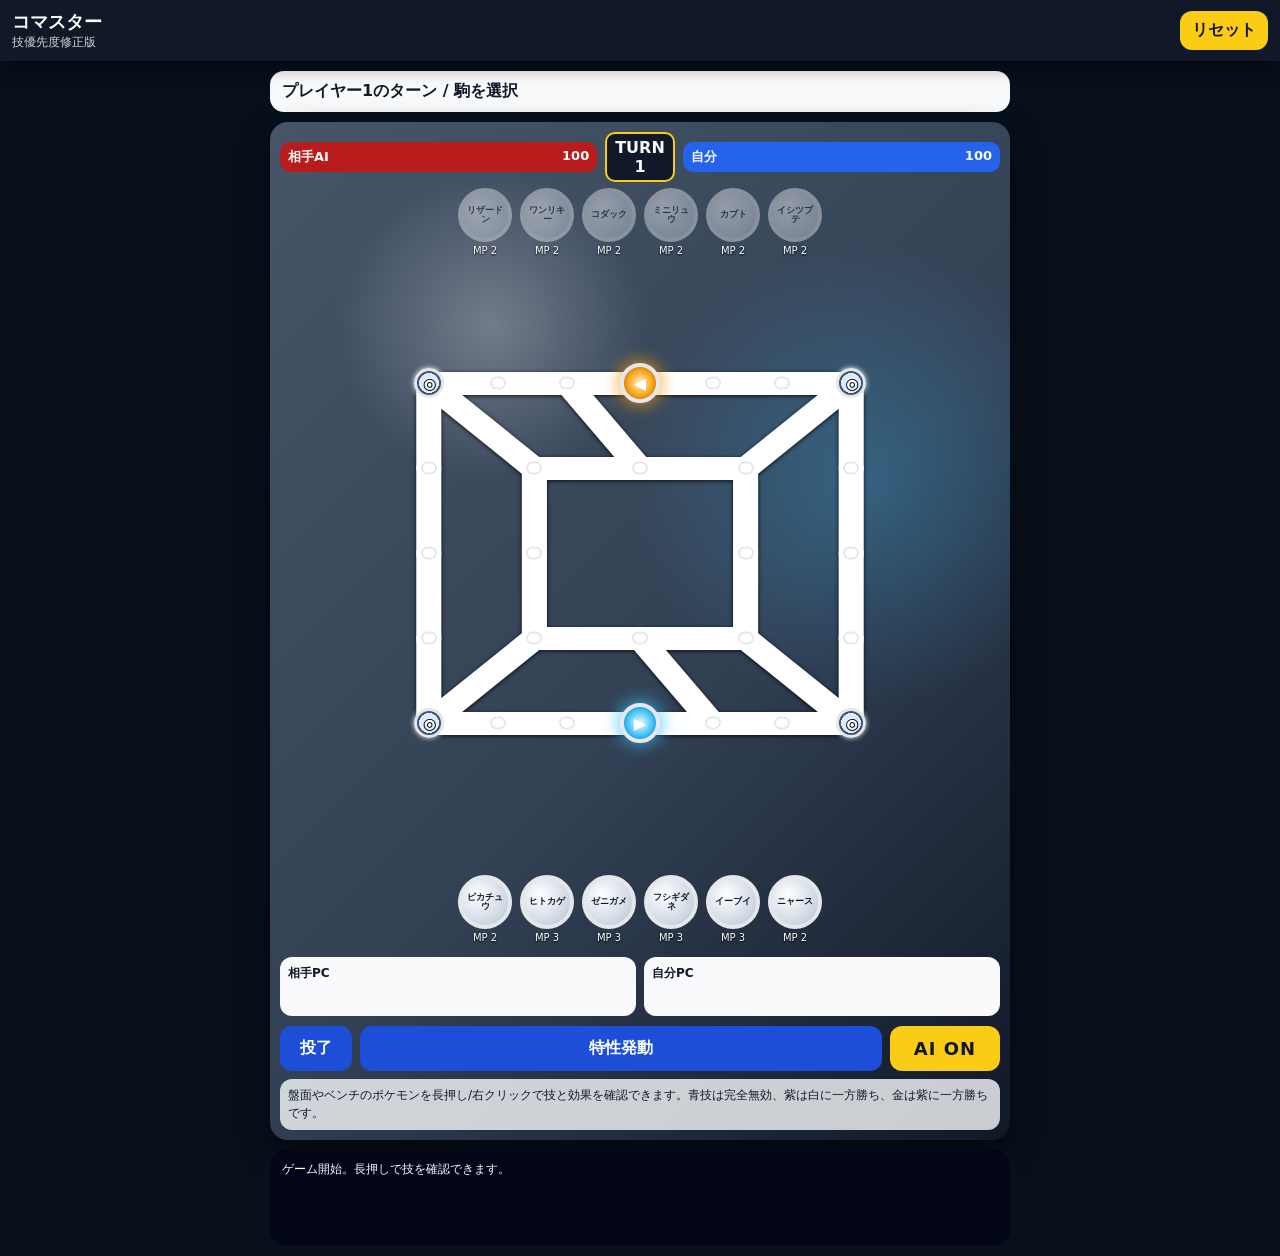
==== play.html @ 5769ec3e "Fix move priority effects and add long-press figure info" ====
<!doctype html>
<html lang="ja">
<head>
<meta charset="utf-8">
<meta name="viewport" content="width=device-width,initial-scale=1,viewport-fit=cover">
<title>コマスター オフライン</title>
<style>
*{box-sizing:border-box}body{margin:0;background:#07101b;color:#f8fafc;font-family:system-ui,-apple-system,BlinkMacSystemFont,"Segoe UI",sans-serif}button{font:inherit}header{position:sticky;top:0;z-index:10;display:flex;justify-content:space-between;align-items:center;gap:10px;padding:10px 12px;background:#111827;color:white;box-shadow:0 4px 18px #0008}h1{font-size:18px;margin:0}.sub{font-size:12px;opacity:.8}.reset{border:0;border-radius:12px;padding:9px 12px;background:#facc15;color:#111827;font-weight:900}.app{max-width:760px;margin:auto;padding:10px;display:grid;gap:10px}.status{background:#f8fafc;color:#111827;border-radius:14px;padding:10px 12px;font-weight:900}.field{border-radius:18px;overflow:hidden;padding:10px;background:radial-gradient(circle at 30% 20%,#ffffff44,transparent 16%),radial-gradient(circle at 80% 35%,#38bdf844,transparent 26%),linear-gradient(135deg,#475569,#334155 55%,#111827);box-shadow:0 10px 30px #0008}.scorebar{display:grid;grid-template-columns:1fr auto 1fr;gap:8px;align-items:center}.score{display:flex;justify-content:space-between;border-radius:10px;padding:6px 8px;font-size:13px;font-weight:900}.score.p2{background:#b91c1c}.score.p1{background:#2563eb}.turn{border:2px solid #facc15;background:#111827;border-radius:10px;text-align:center;padding:4px 8px;font-weight:900}.bench{min-height:70px;display:flex;justify-content:center;gap:8px;flex-wrap:wrap;padding:6px 0}.slot{width:54px}.benchBtn{width:54px;height:54px;border-radius:999px;border:4px solid #e5e7eb;background:radial-gradient(circle at 35% 35%,#fff,#cbd5e1 72%,#94a3b8);color:#111827;font-size:9px;font-weight:900;line-height:1.05;padding:4px}.benchBtn.active{outline:4px solid #facc15}.benchBtn:disabled{opacity:.45}.meta{text-align:center;font-size:10px;margin-top:3px;text-shadow:0 1px 2px #000}.board{position:relative;aspect-ratio:100/92;max-width:660px;margin:auto}.lines{position:absolute;inset:0;width:100%;height:100%;pointer-events:none;filter:drop-shadow(0 1px 2px #000c)}.edge{stroke:#fff;stroke-width:3.8;stroke-linecap:round}.node{position:absolute;transform:translate(-50%,-50%);width:13px;height:13px;border-radius:999px;background:#fff;border:2px solid #e5e7eb;box-shadow:0 0 5px #fff;z-index:2}.node.spawn{width:30px;height:30px;border-width:3px;background:radial-gradient(circle,#fff 0 28%,#dbeafe 29% 58%,#475569 59%)}.node.goal{width:40px;height:40px;border-width:4px;background:radial-gradient(circle,#fef3c7,#f59e0b 60%,#92400e);display:grid;place-items:center;color:#fff;font-weight:900;box-shadow:0 0 18px #f59e0b}.node.goal.player{background:radial-gradient(circle,#ecfeff,#38bdf8 60%,#075985);box-shadow:0 0 18px #38bdf8}.node.reach{outline:4px solid #60a5fa;outline-offset:3px}.node.attack{outline:4px solid #fb7185;outline-offset:3px}.fig{position:absolute;transform:translate(-50%,-50%);width:52px;height:52px;border-radius:999px;border:4px solid #cbd5e1;display:grid;place-items:center;text-align:center;padding:4px;color:#fff;font-size:9px;font-weight:900;line-height:1.02;box-shadow:0 10px 18px #0008,inset 0 -7px 10px #0005;z-index:4;touch-action:none}.fig.p1{background:linear-gradient(#60a5fa,#2563eb)}.fig.p2{background:linear-gradient(#fb7185,#dc2626)}.fig.sel{outline:5px solid #facc15}.fig.attackable{outline:5px solid #fb7185}.fig.waiting{filter:grayscale(.55);opacity:.75}.mp{position:absolute;right:-3px;bottom:-3px;min-width:21px;height:21px;border-radius:999px;background:#0ea5e9;border:2px solid #fff;display:grid;place-items:center;font-size:12px}.mark{position:absolute;left:-6px;top:-6px;border-radius:999px;background:#111827dd;border:1px solid #fff;padding:2px 4px;font-size:9px}.pcRows{display:grid;grid-template-columns:1fr 1fr;gap:8px;margin-top:8px}.pcBox{background:#f8fafc;color:#111827;border-radius:12px;padding:8px}.pcTitle{font-size:12px;font-weight:900}.chips{display:flex;gap:6px;flex-wrap:wrap;min-height:26px}.chips span{background:#e5e7eb;border-radius:999px;padding:4px 8px;font-size:11px;font-weight:900}.actions{display:grid;grid-template-columns:72px 1fr 110px;gap:8px;margin-top:10px}.action{border:0;border-radius:12px;padding:12px 8px;font-weight:900}.surrender,.ability{background:#1d4ed8;color:#fff}.ai{background:#facc15;color:#111827;font-size:18px;letter-spacing:1px}.hint{background:#f8fafccc;color:#111827;border-radius:12px;padding:8px;font-size:12px;line-height:1.45;margin-top:8px}.log{background:#020617;border-radius:16px;padding:12px;min-height:96px;white-space:pre-wrap;font:12px ui-monospace,SFMono-Regular,Menlo,Consolas,monospace;line-height:1.45}.overlay{position:fixed;inset:0;display:none;align-items:center;justify-content:center;padding:14px;z-index:50;background:#000b}.box{width:min(720px,100%);max-height:92vh;overflow:auto;background:#f8fafc;color:#111827;border-radius:22px;padding:14px;box-shadow:0 22px 60px #000b}.title{text-align:center;font-size:18px;font-weight:900;margin-bottom:10px}.wheels{display:grid;grid-template-columns:1fr 1fr;gap:10px}.card{background:#e5e7eb;border-radius:18px;padding:10px;text-align:center}.name{font-weight:900;margin-bottom:8px}.wwrap{position:relative;width:min(36vw,180px);aspect-ratio:1;margin:auto}.pointer{position:absolute;left:50%;top:-4px;transform:translateX(-50%);width:0;height:0;border-left:10px solid transparent;border-right:10px solid transparent;border-top:18px solid #111827;z-index:5}.wheel{position:absolute;inset:0;border-radius:999px;border:8px solid #111827;transition:transform 1.45s cubic-bezier(.12,.8,.18,1);box-shadow:inset 0 0 0 4px #fff,0 8px 18px #0004;overflow:hidden}.wheel:after{content:"";position:absolute;inset:38%;border-radius:999px;background:#111827;border:4px solid #fff;z-index:4}.wlabel{position:absolute;left:50%;top:50%;width:68px;margin-left:-34px;margin-top:-7px;padding:1px 3px;border-radius:999px;background:#ffffffbf;color:#111827;font-size:7px;font-weight:900;line-height:1.05;text-align:center;z-index:3;white-space:nowrap;overflow:hidden;text-overflow:ellipsis}.res{min-height:34px;font-size:13px;font-weight:900;margin-top:8px}.segs{text-align:left;margin-top:8px;font-size:11px;line-height:1.35}.seg{display:flex;align-items:center;gap:5px;border-top:1px solid #cbd5e1;padding:3px 0}.sw{width:10px;height:10px;border-radius:999px;border:1px solid #334155;flex:0 0 auto}.result{text-align:center;font-weight:900;margin:12px 0}.primary{width:100%;border:0;border-radius:14px;padding:12px;background:#facc15;color:#111827;font-weight:900}.infoBody{font-size:13px;line-height:1.5}.infoBody h3{margin:10px 0 5px}.infoMove{border-top:1px solid #cbd5e1;padding:6px 0}.locked .benchBtn,.locked .node,.locked .fig,.locked .reset{pointer-events:none}@media(max-width:480px){.slot{width:49px}.benchBtn{width:49px;height:49px;font-size:8px}.fig{width:46px;height:46px;font-size:8px}.wheels{grid-template-columns:1fr}.wwrap{width:170px}.wlabel{font-size:7px;width:62px;margin-left:-31px}.actions{grid-template-columns:64px 1fr 92px}.ai{font-size:15px}}
</style>
</head>
<body>
<header><div><h1>コマスター</h1><div class="sub">技優先度修正版</div></div><button id="reset" class="reset">リセット</button></header>
<main class="app"><div id="status" class="status"></div><section class="field"><div class="scorebar"><div class="score p2"><span>相手AI</span><span>100</span></div><div class="turn">TURN<br><span id="turnCount">1</span></div><div class="score p1"><span>自分</span><span>100</span></div></div><div id="topBench" class="bench"></div><div id="board" class="board"></div><div id="bottomBench" class="bench"></div><div class="pcRows"><div class="pcBox"><div class="pcTitle">相手PC</div><div id="p2pc" class="chips"></div></div><div class="pcBox"><div class="pcTitle">自分PC</div><div id="p1pc" class="chips"></div></div></div><div class="actions"><button class="action surrender" disabled>投了</button><button id="skipAction" class="action ability" disabled>特性発動</button><button id="aiBtn" class="action ai">AI ON</button></div><div class="hint">盤面やベンチのポケモンを長押し/右クリックで技と効果を確認できます。青技は完全無効、紫は白に一方勝ち、金は紫に一方勝ちです。</div></section><div id="log" class="log"></div></main>
<div id="ro" class="overlay"><div class="box"><div class="title">バトルルーレット</div><div class="wheels"><div class="card"><div id="an" class="name"></div><div class="wwrap"><div class="pointer"></div><div id="aw" class="wheel"></div></div><div id="ar" class="res"></div><div id="as" class="segs"></div></div><div class="card"><div id="dn" class="name"></div><div class="wwrap"><div class="pointer"></div><div id="dw" class="wheel"></div></div><div id="dr" class="res"></div><div id="ds" class="segs"></div></div></div><div id="br" class="result">ルーレット回転中...</div><button id="cont" class="primary" style="display:none">続ける</button></div></div>
<div id="info" class="overlay"><div class="box"><div class="title" id="infoTitle">フィギュア情報</div><div id="infoBody" class="infoBody"></div><button id="infoClose" class="primary">閉じる</button></div></div>
<script>
const NODES={ot1:[18,20],ot2:[28.5,20],ot3:[39,20],ot4:[50,20],ot5:[61,20],ot6:[71.5,20],ot7:[82,20],ol2:[18,34],ol3:[18,48],ol4:[18,62],or2:[82,34],or3:[82,48],or4:[82,62],it1:[34,34],it2:[50,34],it3:[66,34],im1:[34,48],im3:[66,48],ib1:[34,62],ib2:[50,62],ib3:[66,62],ob1:[18,76],ob2:[28.5,76],ob3:[39,76],ob4:[50,76],ob5:[61,76],ob6:[71.5,76],ob7:[82,76]};
const EDGES=[['ot1','ot2'],['ot2','ot3'],['ot3','ot4'],['ot4','ot5'],['ot5','ot6'],['ot6','ot7'],['ot1','ol2'],['ol2','ol3'],['ol3','ol4'],['ol4','ob1'],['ot7','or2'],['or2','or3'],['or3','or4'],['or4','ob7'],['ob1','ob2'],['ob2','ob3'],['ob3','ob4'],['ob4','ob5'],['ob5','ob6'],['ob6','ob7'],['it1','it2'],['it2','it3'],['it1','im1'],['im1','ib1'],['it3','im3'],['im3','ib3'],['ib1','ib2'],['ib2','ib3'],['ot1','it1'],['ot7','it3'],['ob1','ib1'],['ob7','ib3'],['ot3','it2'],['ob5','ib2']];
const SPAWN={p1:['ob1','ob7'],p2:['ot1','ot7']},TARGET={p1:'ot4',p2:'ob4'},CORNERS={p1:['ot1','ot7'],p2:['ob1','ob7']};function M(c,n,d,s,e){return{c,n,d,s,e:e||null}}
const F={pikachu:{n:'ピカチュウ',mp:2,r:'R',w:[M('gold','でんこうせっか',50,20),M('white','かみなり',100,12),M('purple','でんじは',2,20,{condition:'paralyze'}),M('white','でんきショック',30,40),M('miss','ミス',0,4)]},charmander:{n:'ヒトカゲ',mp:3,r:'UC',w:[M('white','ほのおのしっぽ',40,24),M('purple','えんまく',1,28,{wait:1}),M('white','ひっかく',10,32),M('miss','ミス',0,12)]},squirtle:{n:'ゼニガメ',mp:3,r:'UC',w:[M('miss','ミス',0,12),M('white','あわ',30,44),M('blue','からにこもる',0,40,{selfWait:1})]},bulbasaur:{n:'フシギダネ',mp:3,r:'UC',w:[M('purple','どくのこな',1,24,{condition:'poison'}),M('white','タネばくだん',50,20),M('purple','ねむりごな',1,24,{condition:'sleep'}),M('miss','ミス',0,28)]},eevee:{n:'イーブイ',mp:3,r:'R',w:[M('blue','かわす',0,8),M('white','たいあたり',30,24),M('white','きあいだめ',0,28,{focus:true,noKo:true,boost:2}),M('gold','でんこうせっか',20,16),M('blue','かわす',0,12),M('miss','ミス',0,8)]},meowth:{n:'ニャース',mp:2,r:'R',w:[M('purple','ねこだまし',3,32,{swap:true}),M('white','ひっかく',40,36),M('blue','かわす',0,20),M('miss','ミス',0,8)]},charizard:{n:'リザードン',mp:2,r:'EX',w:[M('miss','ミス',0,8),M('white','ほのおのうず',60,56,{chain:true}),M('miss','ミス',0,4),M('white','ドラゴンテール',100,28,{bench:true})]},machop:{n:'ワンリキー',mp:2,r:'C',w:[M('miss','ミス',0,8),M('white','きあいパンチ',40,56),M('miss','ミス',0,4),M('blue','かわす',0,28)]},psyduck:{n:'コダック',mp:2,r:'UC',w:[M('white','みずのはどう',60,24,{condition:'confuse'}),M('white','ちょうねんりき',40,32),M('purple','かなしばり',2,28,{wait:1}),M('miss','ミス',0,12)]},dratini:{n:'ミニリュウ',mp:2,r:'R',w:[M('white','りゅうのいかり',80,20),M('purple','つきとばす',2,24,{bench:true}),M('miss','ミス',0,8),M('white','フリーズテール',30,44,{condition:'frozen'})]},kabuto:{n:'カブト',mp:2,r:'UC',w:[M('miss','ミス',0,4),M('blue','まもる',0,16,{selfWait:1}),M('white','マッドショット',40,40,{mpMinus:1}),M('blue','まもる',0,16,{selfWait:1}),M('gold','アクアジェット',30,20)]},geodude:{n:'イシツブテ',mp:2,r:'C',w:[M('purple','じばく',3,24,{selfko:true}),M('white','ころがる',30,40,{chain:true}),M('white','いわおとし',40,24),M('miss','ミス',0,8)]}};
const DECKS={p1:['pikachu','charmander','squirtle','bulbasaur','eevee','meowth'],p2:['charizard','machop','psyduck','dratini','kabuto','geodude']};let seq=1,s,aiEnabled=true,aiTimer=null;const $=q=>document.querySelector(q);function turnLabel(id){return id==='p1'?'プレイヤー1':'AI'}function other(p){return p==='p1'?'p2':'p1'}function neigh(id){return EDGES.filter(e=>e[0]===id||e[1]===id).map(e=>e[0]===id?e[1]:e[0])}function freshStatus(){return{condition:null,mpMinus:0}}function piece(fig,owner){return{id:owner+'-'+seq++,owner,fig,n:F[fig].n,mp:F[fig].mp,pos:null,wait:0,status:freshStatus(),focusGuard:false}}function player(id){return{bench:DECKS[id].map(t=>piece(t,id)),field:[],pc:[]}}function all(){return[...s.p1.field,...s.p2.field]}function at(node){return all().find(p=>p.pos===node)}function byid(id){return[...s.p1.bench,...s.p2.bench,...s.p1.field,...s.p2.field,...s.p1.pc,...s.p2.pc].find(p=>p.id===id)}function addlog(t){s.log.unshift(t)}function clear(){s.sel=null;s.reach=[];s.attack=[]}
function init(){seq=1;s={p1:player('p1'),p2:player('p2'),turn:'p1',sel:null,reach:[],attack:[],pending:null,win:null,locked:false,turnCount:1,log:['ゲーム開始。長押しで技を確認できます。']};checkWaitWin();render()}function canAct(p){return p.wait<=0&&p.status.condition!=='sleep'&&p.status.condition!=='frozen'}function effectiveMp(p){if(!canAct(p))return 0;return Math.max(0,p.mp-(p.status.mpMinus||0)-(s.turnCount===1&&s.turn==='p1'?1:0))}function futureMp(p){return Math.max(0,p.mp-(p.status.mpMinus||0))}function occupiedExcept(target){return new Set(all().filter(p=>p.pos!==target).map(p=>p.pos))}function reachableMap(start,mp,blocked){const vis=new Map([[start,0]]),q=[start];while(q.length){const c=q.shift(),d=vis.get(c);if(d>=mp)continue;for(const n of neigh(c)){if(blocked.has(n)||vis.has(n))continue;vis.set(n,d+1);q.push(n)}}return vis}function reachableFrom(start,mp,blocked){const vis=reachableMap(start,mp,blocked);vis.delete(start);return[...vis.keys()]}function reachableMove(p){return reachableFrom(p.pos,effectiveMp(p),occupiedExcept(null))}function adjacentEnemies(p){return all().filter(o=>o.owner!==p.owner&&p.pos&&neigh(p.pos).includes(o.pos))}function entryTargets(p){return entryTargetsForPlayer(p,s.turn)}function entryTargetsForPlayer(p,playerId){const total=Math.max(0,p.mp-(s.turnCount===1&&playerId==='p1'?1:0));if(total<=0||p.wait>0)return[];const r=new Set();for(const sp of SPAWN[playerId]){if(at(sp))continue;r.add(sp);for(const n of reachableFrom(sp,total-1,occupiedExcept(null)))r.add(n)}return[...r]}function canPieceAct(p){return canAct(p)&&(reachableMove(p).length>0||adjacentEnemies(p).length>0)}function hasAnyMove(playerId){if(s[playerId].bench.some(p=>entryTargetsForPlayer(p,playerId).length>0))return true;return s[playerId].field.some(canPieceAct)}function checkWaitWin(){if(s.win)return;const current=s.turn;if(!hasAnyMove(current)){s.win=other(current);clear();addlog(turnLabel(current)+'は動けません。'+turnLabel(s.win)+'の勝利です！')}}function tickWait(owner){for(const p of [...s[owner].bench,...s[owner].field])if(p.wait>0)p.wait--}function end(){const prev=s.turn;s.pending=null;tickWait(prev);clear();s.turn=other(prev);s.turnCount++;checkWaitWin()}
function addWait(p,n=1){p.wait=Math.max(p.wait,p.owner===s.turn?n+1:n)}function selectBench(id){if(s.win||s.locked||s.pending||s.turn!=='p1')return;const p=s.p1.bench.find(x=>x.id===id);if(!p||p.wait>0)return addlog(p?p.n+'は待機中です。':'');const targets=entryTargets(p);if(!targets.length){addlog(p.n+'は今は出撃できません。');return}s.sel={type:'bench',id};s.reach=targets;s.attack=[];addlog(p.n+'を選択。出撃先を選んでください。');render()}function selectField(id){if(s.win||s.locked||s.pending||s.turn!=='p1')return;const p=s.p1.field.find(x=>x.id===id);if(!p)return;if(!canAct(p)){addlog(p.n+'は状態異常/ウェイトで動けません。');return}s.sel={type:'field',id};s.reach=reachableMove(p);s.attack=adjacentEnemies(p).map(o=>o.pos);addlog(p.n+'を選択。移動後に隣接敵を選択できます。');render()}function clickNode(n){if(s.win||s.locked)return;const t=at(n);if(s.pending&&s.pending.phase==='chooseEnemy'){if(t&&canChoosePendingEnemy(t))startBattleWith(t.id);return}if(t&&t.owner===s.turn&&s.turn==='p1'){selectField(t.id);return}if(!s.sel)return;if(s.sel.type==='bench'&&s.reach.includes(n)){deploy(n);return}if(s.sel.type==='field'&&s.reach.includes(n)&&!t){move(n);return}if(s.sel.type==='field'&&t&&t.owner!==s.turn){const a=byid(s.sel.id);if(a&&neigh(a.pos).includes(t.pos))startBattleWith(t.id);else addlog('まず敵の隣へ移動してください。')}}function clickFigure(p){if(s.win||s.locked)return;if(s.pending&&s.pending.phase==='chooseEnemy'){if(canChoosePendingEnemy(p))startBattleWith(p.id);else addlog('隣接している敵を選んでください。');return}if(p.owner===s.turn&&s.turn==='p1'){selectField(p.id);return}if(s.sel&&s.sel.type==='field'){const a=byid(s.sel.id);if(a&&neigh(a.pos).includes(p.pos)){startBattleWith(p.id);return}}addlog('まず移動して敵の隣に着いてください。')}
function deploy(n){const pl=s[s.turn],p=pl.bench.find(x=>x.id===s.sel.id);pl.bench=pl.bench.filter(x=>x.id!==p.id);p.pos=n;pl.field.push(p);addlog(turnLabel(p.owner)+'の'+p.n+'が出撃しました。');if(n===TARGET[p.owner]){s.win=p.owner;clear();addlog(turnLabel(p.owner)+'の勝利です！');render();return}resolveSurrounds();end();render()}function move(n){const p=byid(s.sel.id);p.pos=n;addlog(turnLabel(p.owner)+'の'+p.n+'が移動しました。');afterMove(p)}function afterMove(p){if(p.pos===TARGET[p.owner]){s.win=p.owner;clear();addlog(turnLabel(p.owner)+'の勝利です！');render();return}resolveSurrounds();if(!s[p.owner].field.includes(p)){end();render();return}const enemies=adjacentEnemies(p);if(enemies.length){s.pending={phase:'chooseEnemy',a:p.id};s.sel=null;s.reach=[];s.attack=enemies.map(e=>e.pos);addlog('隣接している敵を選ぶとバトルします。戦わない場合は「バトルしない」。');render();if(p.owner==='p2'&&aiEnabled)setTimeout(()=>aiChooseEnemy(),420);return}end();render()}function canChoosePendingEnemy(p){const a=byid(s.pending&&s.pending.a);return a&&p&&p.owner!==a.owner&&neigh(a.pos).includes(p.pos)}function startBattleWith(defid){const a=s.pending?byid(s.pending.a):byid(s.sel&&s.sel.id),d=byid(defid);if(!a||!d||!neigh(a.pos).includes(d.pos)){addlog('隣接していないのでバトルできません。');return}s.pending={phase:'battle',a:a.id,d:d.id};clear();startBattle()}
function removeField(p){s[p.owner].field=s[p.owner].field.filter(x=>x.id!==p.id);p.pos=null}function resetOnBench(p){p.status=freshStatus();p.focusGuard=false}function sendToBench(p){removeField(p);resetOnBench(p);addWait(p);s[p.owner].bench.push(p);addlog(p.n+'はベンチへ戻されました。状態異常は消えました。')}function pc(p){const pl=s[p.owner];removeField(p);resetOnBench(p);if(pl.pc.length>=2){const out=pl.pc.shift();resetOnBench(out);addWait(out);pl.bench.push(out);addlog(out.n+'がPCからベンチへ戻りました。')}pl.pc.push(p);addlog(turnLabel(p.owner)+'の'+p.n+'はPCへ送られました。')}function resolveSurrounds(){let changed=true;while(changed){changed=false;for(const p of [...all()]){const ns=neigh(p.pos);if(ns.length&&ns.every(n=>{const o=at(n);return o&&o.owner!==p.owner})){addlog(p.n+'は包囲されました。');pc(p);changed=true;break}}}}
function cloneSeg(x){return{c:x.c,n:x.n,d:x.d,s:x.s,e:x.e?{...x.e}:null,boost:1}}function spinRaw(w){let total=w.reduce((a,b)=>a+b.s,0),r=Math.random()*total,acc=0;for(const seg of w){const st=acc/total*360;acc+=seg.s;const en=acc/total*360;if((r-=seg.s)<=0)return{seg:cloneSeg(seg),center:(st+en)/2,chain:[]}}const last=w[w.length-1];return{seg:cloneSeg(last),center:350,chain:[]}}function spinFor(p){let r=spinRaw(F[p.fig].w);if(p.status.condition==='paralyze'&&(r.seg.c==='white'||r.seg.c==='gold')){addlog(p.n+'はマヒで技がミスになりました。');r.seg={c:'miss',n:'ミス',d:0,s:r.seg.s,e:null,boost:1}}if(p.status.condition==='confuse'){const old=r.seg.n;r=spinRaw(F[p.fig].w);addlog(p.n+'は混乱してルーレットを回し直しました。'+old+' → '+r.seg.n)}return r}function resolveMoveSpin(p){let r=spinFor(p);if(r.seg.e&&r.seg.e.focus){p.focusGuard=true;addlog(p.n+'のきあいだめ。負けても気絶せず、次の攻撃を強化します。');const next=spinFor(p);next.chain=[r.seg.n];if(next.seg.c==='white'||next.seg.c==='gold'){next.seg.boost=r.seg.e.boost||2;addlog(next.seg.n+'のダメージが'+next.seg.boost+'倍になります。')}else next.seg.noKo=true;return next}return r}
function baseValue(seg,p){let v=seg.d||0;if(seg.boost)v*=seg.boost;if(p.status.condition==='poison'&&(seg.c==='white'||seg.c==='gold'))v=Math.max(0,v-20);if(p.status.condition==='burn'&&(seg.c==='white'||seg.c==='gold'))v=Math.max(0,v-10);return v}function isDamage(seg){return seg.c==='white'||seg.c==='gold'}function isKoAttack(seg,p){return isDamage(seg)&&baseValue(seg,p)>0}function compare(a,b,ap,bp){const A=a.c,B=b.c,av=baseValue(a,ap),bv=baseValue(b,bp);if(A==='blue'||B==='blue')return{winner:'draw',ko:false,blue:true,mode:'blue-null'};if(A==='miss'&&B==='miss')return{winner:'draw',ko:false,mode:'null'};if(A==='miss')return{winner:'def',ko:isKoAttack(b,bp),mode:'oneway'};if(B==='miss')return{winner:'atk',ko:isKoAttack(a,ap),mode:'oneway'};if(A==='gold'&&B==='purple')return{winner:'atk',ko:isKoAttack(a,ap),mode:'oneway'};if(B==='gold'&&A==='purple')return{winner:'def',ko:isKoAttack(b,bp),mode:'oneway'};if(A==='purple'||B==='purple'){if(A==='purple'&&B==='purple'){if(av===bv)return{winner:'draw',ko:false,mode:'null'};return{winner:av>bv?'atk':'def',ko:false,mode:'oneway'}}return{winner:A==='purple'?'atk':'def',ko:false,mode:'oneway'}}if(av===bv)return{winner:'draw',ko:false,mode:'damage-draw'};const win=av>bv?'atk':'def';return{winner:win,ko:isKoAttack(win==='atk'?a:b,win==='atk'?ap:bp),mode:'damage'}}const condJP={paralyze:'マヒ',poison:'どく',sleep:'ねむり',frozen:'こおり',burn:'やけど',confuse:'混乱'};function setCondition(p,c){p.status.condition=c;addlog(p.n+'は'+condJP[c]+'になりました。')}function applySelfOnly(seg,user){if(seg.e&&seg.e.selfWait){addWait(user,seg.e.selfWait);addlog(user.n+'にウェイトがつきました。')}}function applyMoveEffect(seg,user,target,context){const e=seg.e;if(!e)return false;let handled=false;if(e.selfWait){addWait(user,e.selfWait);addlog(user.n+'にウェイトがつきました。')}if(e.condition&&target){setCondition(target,e.condition);handled=true}if(e.wait&&target){addWait(target,e.wait);addlog(target.n+'にウェイトがつきました。');handled=true}if(e.mpMinus&&target){target.status.mpMinus=Math.max(target.status.mpMinus,e.mpMinus);addlog(target.n+'にMP-'+e.mpMinus+'がつきました。');handled=true}if(e.swap&&target&&user.pos&&target.pos){const a=user.pos;user.pos=target.pos;target.pos=a;addlog(user.n+'と'+target.n+'の場所が入れ替わりました。');handled=true}if(e.bench&&target&&s[target.owner].field.includes(target)){sendToBench(target);handled=true}if(e.selfko&&target){addlog(seg.n+'！両方PCへ送られます。');pc(user);if(s[target.owner].field.includes(target))pc(target);handled=true}if(e.chain&&context&&context.winner){addlog(seg.n+'の追加効果。連続スピンは簡易処理中です。')}return handled}function wakeOnAttacked(p){if(p.status.condition==='sleep'||p.status.condition==='frozen'){addlog(p.n+'は攻撃されて'+condJP[p.status.condition]+'が解けました。');p.status.condition=null}}
function segText(t,p){if(t.c==='miss')return t.n;if(t.c==='blue')return t.n+' [青]';if(t.c==='purple')return t.n+' [紫 ★'+t.d+']';if(t.c==='gold')return t.n+' [金 '+baseValue(t,p)+']';return t.n+' [白 '+baseValue(t,p)+']'}function colorOf(c){return{miss:'#ef4444',white:'#f8fafc',gold:'#facc15',purple:'#a855f7',blue:'#38bdf8'}[c]||'#fff'}function gradient(w){let total=w.reduce((a,b)=>a+b.s,0),acc=0,parts=[];for(const seg of w){const st=acc/total*360;acc+=seg.s;const en=acc/total*360;parts.push(colorOf(seg.c)+' '+st+'deg '+en+'deg')}return'conic-gradient('+parts.join(',')+')'}function labelHtml(w){let total=w.reduce((a,b)=>a+b.s,0),acc=0,out='';for(const seg of w){const st=acc/total*360;acc+=seg.s;const c=(st+acc/total*360)/2;out+='<span class="wlabel" style="transform:rotate('+c+'deg) translateY(-58px) rotate('+(-c)+'deg)">'+seg.n+'</span>'}return out}function effText(e){if(!e)return'追加効果なし';let a=[];if(e.focus)a.push('再スピン/負けても気絶しない/次ダメージ強化');if(e.condition)a.push(condJP[e.condition]+'付与');if(e.wait)a.push('相手にウェイト');if(e.selfWait)a.push('自分にウェイト');if(e.mpMinus)a.push('相手にMP-'+e.mpMinus);if(e.bench)a.push('相手をベンチへ戻す');if(e.swap)a.push('場所を入れ替え');if(e.selfko)a.push('両方PC');if(e.chain)a.push('連続スピン');return a.join('・')}function segList(w,p){return w.map(seg=>'<div class="seg"><span class="sw" style="background:'+colorOf(seg.c)+'"></span><span>'+segText(cloneSeg(seg),p)+' / '+seg.s+(seg.e?' / '+effText(seg.e):'')+'</span></div>').join('')}
function startBattle(){const a=byid(s.pending&&s.pending.a),d=byid(s.pending&&s.pending.d);if(!a||!d||!neigh(a.pos).includes(d.pos)){addlog('隣接していないのでバトルできません。');end();render();return}const as=resolveMoveSpin(a),ds=resolveMoveSpin(d),out=compare(as.seg,ds.seg,a,d);s.locked=true;render();showRoulette(a,d,as,ds,out,()=>{addlog(a.n+': '+segText(as.seg,a)+' / '+d.n+': '+segText(ds.seg,d));if(out.blue){applySelfOnly(as.seg,a);applySelfOnly(ds.seg,d);addlog('青技が最優先。相手の技と効果はすべて無効です。')}else if(out.winner==='draw'){addlog('無効試合です。どちらの相手向け効果も発動しません。');if(out.mode==='damage-draw'){applySelfOnly(as.seg,a);applySelfOnly(ds.seg,d)}}else{const atkWins=out.winner==='atk',winP=atkWins?a:d,loseP=atkWins?d:a,winSeg=atkWins?as.seg:ds.seg,loseSeg=atkWins?ds.seg:as.seg;if(out.mode==='damage'){wakeOnAttacked(d);wakeOnAttacked(a)}else{wakeOnAttacked(loseP)}applyMoveEffect(winSeg,winP,loseP,{winner:true});if(out.mode==='damage'&&isDamage(loseSeg)){applySelfOnly(loseSeg,loseP)}if(out.ko&&s[loseP.owner].field.includes(loseP)){if(loseP.focusGuard||loseSeg.noKo){addlog(loseP.n+'は技効果で気絶しません。')}else if(!(winSeg.e&&(winSeg.e.bench||winSeg.e.selfko))){addlog(winP.n+'の勝ちです。');pc(loseP)}}else addlog(winP.n+'の判定勝ちです。')}a.focusGuard=false;d.focusGuard=false;s.pending=null;resolveSurrounds();s.locked=false;end();render()})}function showRoulette(a,d,as,ds,out,apply){const aw=$('#aw'),dw=$('#dw'),btn=$('#cont');$('#an').textContent=a.n+' / MP'+a.mp+' / '+F[a.fig].r;$('#dn').textContent=d.n+' / MP'+d.mp+' / '+F[d.fig].r;$('#ar').textContent='';$('#dr').textContent='';$('#as').innerHTML=segList(F[a.fig].w,a);$('#ds').innerHTML=segList(F[d.fig].w,d);$('#br').textContent='ルーレット回転中...';btn.style.display='none';aw.style.transition='none';dw.style.transition='none';aw.style.transform='rotate(0deg)';dw.style.transform='rotate(0deg)';aw.style.background=gradient(F[a.fig].w);dw.style.background=gradient(F[d.fig].w);aw.innerHTML=labelHtml(F[a.fig].w);dw.innerHTML=labelHtml(F[d.fig].w);$('#ro').style.display='flex';setTimeout(()=>{aw.style.transition='transform 1.45s cubic-bezier(.12,.8,.18,1)';dw.style.transition='transform 1.45s cubic-bezier(.12,.8,.18,1)';aw.style.transform='rotate('+(1440+360-as.center)+'deg)';dw.style.transform='rotate('+(1440+360-ds.center)+'deg)'},50);setTimeout(()=>{$('#ar').textContent=(as.chain&&as.chain.length?as.chain.join('→')+'→':'')+segText(as.seg,a);$('#dr').textContent=(ds.chain&&ds.chain.length?ds.chain.join('→')+'→':'')+segText(ds.seg,d);$('#br').textContent=out.blue?'青技で完全無効':out.winner==='draw'?'無効試合':out.winner==='atk'?a.n+'の判定勝ち':d.n+'の判定勝ち';btn.style.display='block';btn.onclick=()=>{$('#ro').style.display='none';apply()};if(a.owner==='p2'&&aiEnabled)setTimeout(()=>{if($('#ro').style.display==='flex')btn.click()},850)},1650)}
function shortestDist(from,to){if(from===to)return 0;const vis=new Map([[from,0]]),q=[from];while(q.length){const c=q.shift(),d=vis.get(c);for(const n of neigh(c)){if(vis.has(n))continue;if(n===to)return d+1;vis.set(n,d+1);q.push(n)}}return 99}function segProbList(p){const w=F[p.fig].w,total=w.reduce((a,b)=>a+b.s,0);return w.map(x=>({seg:cloneSeg(x),prob:x.s/total}))}function battleScore(a,d){let score=0;for(const A of segProbList(a))for(const D of segProbList(d)){const o=compare(A.seg,D.seg,a,d),p=A.prob*D.prob;if(o.blue)score+=0;else if(o.winner==='atk')score+=p*(o.ko?140:42);else if(o.winner==='def')score-=p*(o.ko?155:38)}score+=(F[a.fig].r==='EX'?12:0)-(F[d.fig].r==='EX'?8:0);return score}function mpCornerThreat(p,owner,node=p.pos){return p&&p.mp>=3&&CORNERS[owner].includes(node)}function nextWinThreatFor(owner){for(const p of s[owner].field){if(!canAct(p)||!p.pos)continue;if(reachableMove(p).includes(TARGET[owner]))return 100000;if(futureMp(p)>=shortestDist(p.pos,TARGET[owner]))return mpCornerThreat(p,owner)?22000:7000}for(const p of s[owner].bench){if(entryTargetsForPlayer(p,owner).includes(TARGET[owner]))return 100000;for(const n of entryTargetsForPlayer(p,owner))if(p.mp>=shortestDist(n,TARGET[owner]))return mpCornerThreat(p,owner,n)?18000:5000}return 0}function boardEval(owner){const enemy=other(owner);let v=0;for(const p of s[owner].field){v+=80-shortestDist(p.pos,TARGET[owner])*14;if(mpCornerThreat(p,owner))v+=9000;if(SPAWN[enemy].includes(p.pos))v+=850;if(['it1','it2','it3','im1','im3','ib1','ib2','ib3'].includes(p.pos))v+=160}for(const p of s[enemy].field){v-=70-shortestDist(p.pos,TARGET[enemy])*12;if(mpCornerThreat(p,enemy))v-=9500;if(SPAWN[owner].includes(p.pos))v-=750}v+=s[enemy].pc.length*500-s[owner].pc.length*520;v+=s[owner].field.length*90-s[enemy].field.length*90;return v}function surroundGainForMove(p,node){const old=p.pos;p.pos=node;let gain=0;for(const e of s[other(p.owner)].field){const ns=neigh(e.pos);if(ns.length&&ns.every(n=>{const o=at(n);return o&&o.owner===p.owner}))gain+=2200}p.pos=old;return gain}function dangerAt(p,node){const old=p.pos;p.pos=node;let risk=0;for(const e of s[other(p.owner)].field)if(neigh(e.pos).includes(node))risk=Math.max(risk,battleScore(e,p));p.pos=old;return Math.max(0,risk)*12}
function genPlans(owner){let plans=[];for(const p of s[owner].field){if(!canAct(p))continue;for(const e of adjacentEnemies(p))plans.push({type:'battle',p,d:e});for(const n of reachableMove(p))plans.push({type:'move',p,n})}for(const p of s[owner].bench)for(const n of entryTargetsForPlayer(p,owner))plans.push({type:'deploy',p,n});return plans}function withPlan(plan,fn){if(plan.type==='move'){const old=plan.p.pos;plan.p.pos=plan.n;const r=fn();plan.p.pos=old;return r}if(plan.type==='deploy'){const pl=s[plan.p.owner],oldPos=plan.p.pos;pl.bench=pl.bench.filter(x=>x.id!==plan.p.id);pl.field.push(plan.p);plan.p.pos=plan.n;const r=fn();pl.field=pl.field.filter(x=>x.id!==plan.p.id);pl.bench.push(plan.p);plan.p.pos=oldPos;return r}return fn()}function planBaseScore(plan,owner){const enemy=other(owner);if((plan.type==='move'||plan.type==='deploy')&&plan.n===TARGET[owner])return 999999;if(plan.type==='battle'){let sc=battleScore(plan.p,plan.d)+450;if(mpCornerThreat(plan.d,enemy))sc+=7000;if(reachableMove(plan.d).includes(TARGET[enemy]))sc+=15000;return sc}return withPlan(plan,()=>{let sc=boardEval(owner);if(mpCornerThreat(plan.p,owner,plan.p.pos))sc+=18000;if(futureMp(plan.p)>=shortestDist(plan.p.pos,TARGET[owner]))sc+=6000;if(SPAWN[enemy].includes(plan.p.pos))sc+=1200;sc+=surroundGainForMove(plan.p,plan.p.pos);sc-=dangerAt(plan.p,plan.p.pos);const myThreat=nextWinThreatFor(owner),enemyThreat=nextWinThreatFor(enemy);sc+=myThreat*.7;sc-=enemyThreat*.9;return sc})}function scorePlan(plan,owner,depth=1){let base=planBaseScore(plan,owner);if(base>900000)return base;return withPlan(plan,()=>{const enemy=other(owner);const myWin=nextWinThreatFor(owner),enemyWin=nextWinThreatFor(enemy);if(myWin>=100000)return base+90000;if(enemyWin>=100000&&myWin<100000)base-=85000;if(myWin>enemyWin)base+=12000;if(depth<=0)return base;let oppBest=-999999;for(const op of genPlans(enemy)){oppBest=Math.max(oppBest,planBaseScore(op,enemy));if(oppBest>900000)break}base-=oppBest*.62;return base})}function chooseAiPlan(){const plans=genPlans('p2');let best=null;for(const p of plans){const sc=scorePlan(p,'p2',1);if(!best||sc>best.score)best={...p,score:sc}}return best}
function aiTurn(){if(!aiEnabled||s.turn!=='p2'||s.win||s.locked||s.pending)return;const plan=chooseAiPlan();if(!plan){addlog('AIは動けません。');end();render();return}if(plan.type==='deploy'){s.sel={type:'bench',id:plan.p.id};addlog('AI思考: '+plan.p.n+'を出撃。評価 '+Math.round(plan.score));deploy(plan.n);return}if(plan.type==='battle'){s.pending={phase:'battle',a:plan.p.id,d:plan.d.id};addlog('AI思考: '+plan.p.n+'で'+plan.d.n+'にバトル。評価 '+Math.round(plan.score));startBattle();return}if(plan.type==='move'){s.sel={type:'field',id:plan.p.id};plan.p.pos=plan.n;addlog('AI思考: '+plan.p.n+'が移動。評価 '+Math.round(plan.score));afterMove(plan.p);return}}function aiChooseEnemy(){if(!s.pending||s.pending.phase!=='chooseEnemy'||s.turn!=='p2')return;const a=byid(s.pending.a);let best=null;for(const e of adjacentEnemies(a)){const sc=battleScore(a,e)+(mpCornerThreat(e,'p1')?9000:0);if(!best||sc>best.sc)best={e,sc}}if(best&&best.sc>-35){addlog('AIは'+best.e.n+'にバトルを仕掛けます。');startBattleWith(best.e.id)}else{addlog('AIはバトルしないを選びました。');end();render()}}function scheduleAi(){clearTimeout(aiTimer);if(aiEnabled&&s.turn==='p2'&&!s.win&&!s.locked&&!s.pending)aiTimer=setTimeout(aiTurn,650)}
function statusMarks(p){let m='';if(p.wait>0)m+='待';if(p.status.condition==='paralyze')m+='麻';if(p.status.condition==='poison')m+='毒';if(p.status.condition==='sleep')m+='眠';if(p.status.condition==='frozen')m+='氷';if(p.status.condition==='burn')m+='火';if(p.status.condition==='confuse')m+='混';if(p.status.mpMinus)m+='M-';return m}function showPieceInfo(p){const data=F[p.fig];$('#infoTitle').textContent=p.n+' の情報';$('#infoBody').innerHTML='<p><b>所有:</b> '+turnLabel(p.owner)+' / <b>MP:</b> '+p.mp+' / <b>レア:</b> '+data.r+'</p><p><b>現在位置:</b> '+(p.pos||'ベンチ')+' / <b>状態:</b> '+(statusMarks(p)||'なし')+'</p><h3>技</h3>'+data.w.map(seg=>'<div class="infoMove"><b style="color:'+colorOf(seg.c)+'">●</b> '+segText(cloneSeg(seg),p)+'<br><span>範囲: '+seg.s+' / 効果: '+effText(seg.e)+'</span></div>').join('')+'<h3>優先度メモ</h3><p>青: 完全無効。紫: 白に一方勝ち。金: 紫に一方勝ち。白/金同士: 数値勝負。</p>';$('#info').style.display='flex'}function bindLongPress(el,p){let t=null,moved=false;const open=e=>{e.preventDefault();e.stopPropagation();showPieceInfo(p)};el.oncontextmenu=open;el.addEventListener('pointerdown',e=>{moved=false;t=setTimeout(()=>open(e),560)});el.addEventListener('pointermove',()=>{moved=true;if(t)clearTimeout(t)});['pointerup','pointercancel','pointerleave'].forEach(ev=>el.addEventListener(ev,()=>{if(t)clearTimeout(t)}))}
function render(){document.body.classList.toggle('locked',s.locked);$('#turnCount').textContent=s.turnCount;renderStatus();renderBoard();renderBenches();renderPc();renderActions();$('#log').textContent=s.log.slice(0,18).join('\n');scheduleAi()}function renderStatus(){const selected=s.sel?byid(s.sel.id):null;$('#status').textContent=s.win?turnLabel(s.win)+'の勝利です！':s.locked?'バトル中...':s.pending&&s.pending.phase==='chooseEnemy'?'隣接敵を選択中 / バトルしないも選べます':s.turn==='p2'?'AI思考中...':selected?turnLabel(s.turn)+'のターン / 選択中: '+selected.n:turnLabel(s.turn)+'のターン / 駒を選択'}function renderActions(){const b=$('#skipAction');if(s.pending&&s.pending.phase==='chooseEnemy'&&s.turn==='p1'){b.disabled=false;b.textContent='バトルしない'}else{b.disabled=true;b.textContent='特性発動'}$('#aiBtn').textContent=aiEnabled?'AI ON':'AI OFF'}function renderBoard(){const b=$('#board');b.innerHTML='';let svg='<svg class="lines" viewBox="0 0 100 100" preserveAspectRatio="none">';for(const [a,c] of EDGES)svg+='<line class="edge" x1="'+NODES[a][0]+'" y1="'+NODES[a][1]+'" x2="'+NODES[c][0]+'" y2="'+NODES[c][1]+'" />';svg+='</svg>';b.insertAdjacentHTML('beforeend',svg);for(const id of Object.keys(NODES)){const [x,y]=NODES[id];const bt=document.createElement('button');bt.className='node';if(SPAWN.p1.includes(id)||SPAWN.p2.includes(id))bt.classList.add('spawn');if(id==='ot4'||id==='ob4'){bt.classList.add('goal');if(id==='ob4')bt.classList.add('player')}if(s.reach.includes(id))bt.classList.add('reach');if(s.attack.includes(id))bt.classList.add('attack');bt.style.left=x+'%';bt.style.top=y+'%';bt.textContent=id==='ot4'?'◀':id==='ob4'?'▶':(SPAWN.p1.includes(id)||SPAWN.p2.includes(id))?'◎':'';bt.onclick=()=>clickNode(id);b.append(bt)}for(const p of all()){const [x,y]=NODES[p.pos];const el=document.createElement('div');el.className='fig '+p.owner+(s.sel&&s.sel.id===p.id?' sel':'')+(s.attack.includes(p.pos)?' attackable':'')+(!canAct(p)?' waiting':'');el.style.left=x+'%';el.style.top=y+'%';el.innerHTML='<span>'+p.n+'</span><span class="mp">'+effectiveMp(p)+'</span>'+(statusMarks(p)?'<span class="mark">'+statusMarks(p)+'</span>':'');el.onclick=()=>clickFigure(p);bindLongPress(el,p);b.append(el)}}function renderBenchRow(elId,owner){const row=$(elId);row.innerHTML='';for(const p of s[owner].bench){const slot=document.createElement('div');slot.className='slot';const btn=document.createElement('button');btn.className='benchBtn'+(s.sel&&s.sel.id===p.id?' active':'');btn.disabled=owner!==s.turn||s.turn!=='p1'||p.wait>0||!!s.win||s.locked||!!s.pending;btn.textContent=p.n;btn.onclick=()=>selectBench(p.id);bindLongPress(btn,p);const meta=document.createElement('div');meta.className='meta';meta.textContent='MP '+p.mp+(p.wait?' / 待機':'');slot.append(btn,meta);row.append(slot)}}function renderBenches(){renderBenchRow('#topBench','p2');renderBenchRow('#bottomBench','p1')}function renderPc(){for(const id of ['p1','p2']){const box=$('#'+id+'pc');box.innerHTML='';for(const p of s[id].pc){const chip=document.createElement('span');chip.textContent=p.n;box.append(chip)}}}
$('#reset').onclick=init;$('#skipAction').onclick=()=>{if(s.pending&&s.pending.phase==='chooseEnemy'&&s.turn==='p1'){addlog('バトルしないを選びました。');end();render()}};$('#aiBtn').onclick=()=>{aiEnabled=!aiEnabled;addlog(aiEnabled?'AIをONにしました。':'AIをOFFにしました。');render()};$('#infoClose').onclick=()=>$('#info').style.display='none';init();
</script>
</body>
</html>
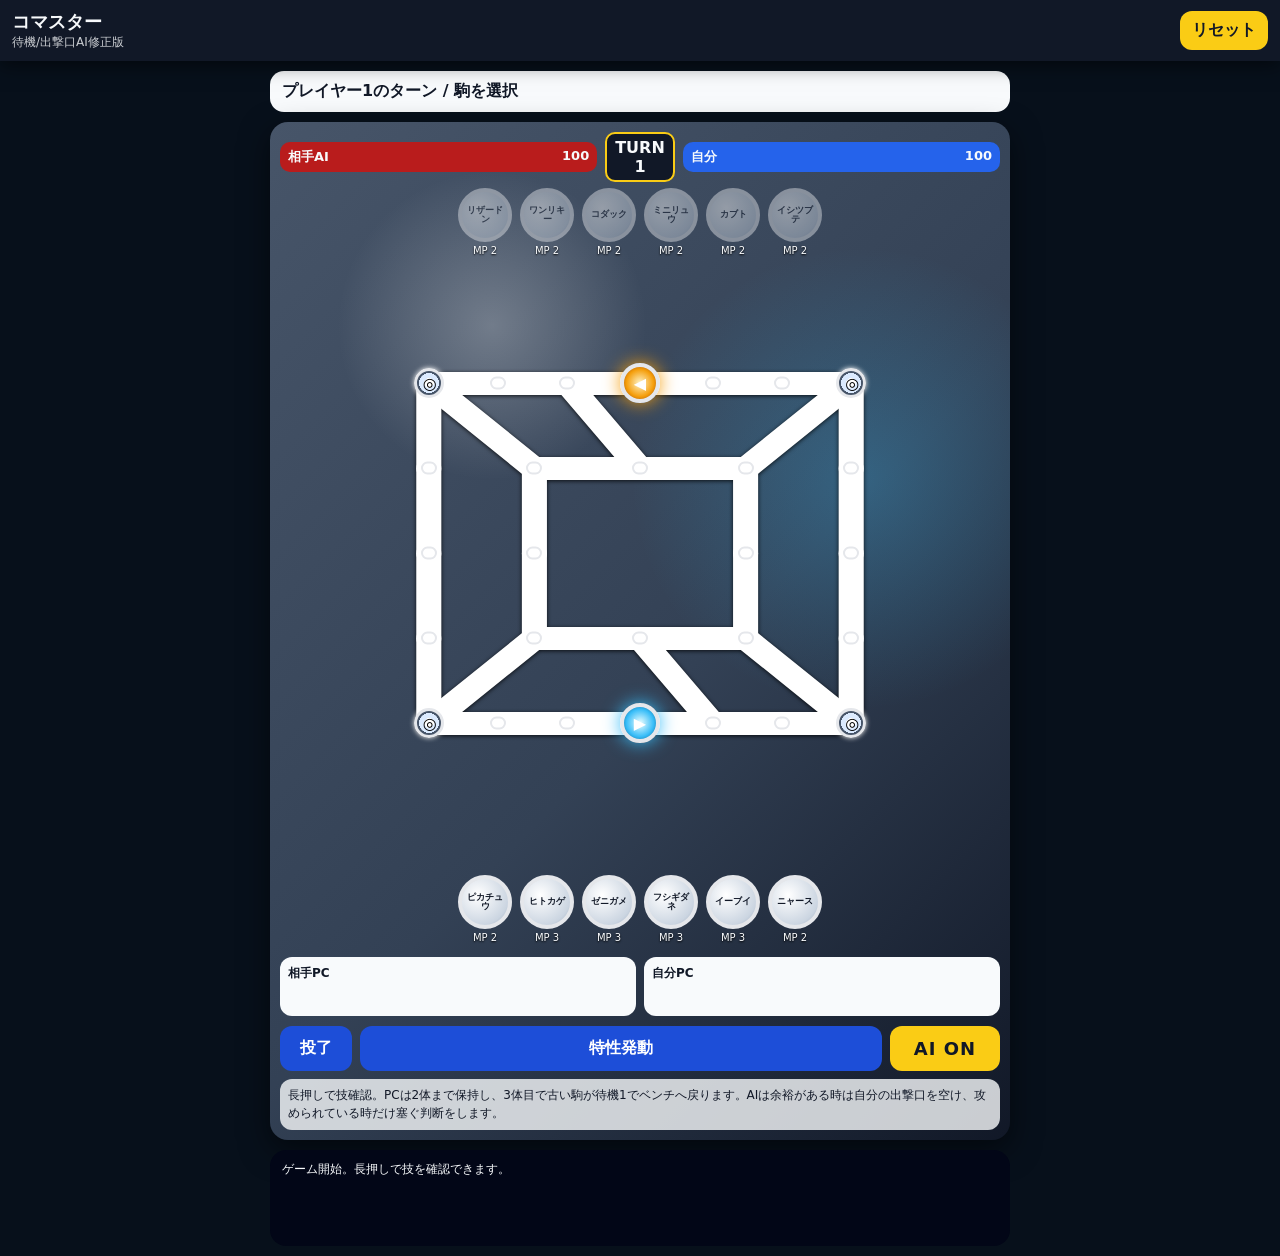
==== commit 77726897: "Fix PC wait timing and conditional entry point AI" ====
--- a/play.html
+++ b/play.html
@@ -5,12 +5,12 @@
 <meta name="viewport" content="width=device-width,initial-scale=1,viewport-fit=cover">
 <title>コマスター オフライン</title>
 <style>
-*{box-sizing:border-box}body{margin:0;background:#07101b;color:#f8fafc;font-family:system-ui,-apple-system,BlinkMacSystemFont,"Segoe UI",sans-serif}button{font:inherit}header{position:sticky;top:0;z-index:10;display:flex;justify-content:space-between;align-items:center;gap:10px;padding:10px 12px;background:#111827;color:white;box-shadow:0 4px 18px #0008}h1{font-size:18px;margin:0}.sub{font-size:12px;opacity:.8}.reset{border:0;border-radius:12px;padding:9px 12px;background:#facc15;color:#111827;font-weight:900}.app{max-width:760px;margin:auto;padding:10px;display:grid;gap:10px}.status{background:#f8fafc;color:#111827;border-radius:14px;padding:10px 12px;font-weight:900}.field{border-radius:18px;overflow:hidden;padding:10px;background:radial-gradient(circle at 30% 20%,#ffffff44,transparent 16%),radial-gradient(circle at 80% 35%,#38bdf844,transparent 26%),linear-gradient(135deg,#475569,#334155 55%,#111827);box-shadow:0 10px 30px #0008}.scorebar{display:grid;grid-template-columns:1fr auto 1fr;gap:8px;align-items:center}.score{display:flex;justify-content:space-between;border-radius:10px;padding:6px 8px;font-size:13px;font-weight:900}.score.p2{background:#b91c1c}.score.p1{background:#2563eb}.turn{border:2px solid #facc15;background:#111827;border-radius:10px;text-align:center;padding:4px 8px;font-weight:900}.bench{min-height:70px;display:flex;justify-content:center;gap:8px;flex-wrap:wrap;padding:6px 0}.slot{width:54px}.benchBtn{width:54px;height:54px;border-radius:999px;border:4px solid #e5e7eb;background:radial-gradient(circle at 35% 35%,#fff,#cbd5e1 72%,#94a3b8);color:#111827;font-size:9px;font-weight:900;line-height:1.05;padding:4px}.benchBtn.active{outline:4px solid #facc15}.benchBtn:disabled{opacity:.45}.meta{text-align:center;font-size:10px;margin-top:3px;text-shadow:0 1px 2px #000}.board{position:relative;aspect-ratio:100/92;max-width:660px;margin:auto}.lines{position:absolute;inset:0;width:100%;height:100%;pointer-events:none;filter:drop-shadow(0 1px 2px #000c)}.edge{stroke:#fff;stroke-width:3.8;stroke-linecap:round}.node{position:absolute;transform:translate(-50%,-50%);width:13px;height:13px;border-radius:999px;background:#fff;border:2px solid #e5e7eb;box-shadow:0 0 5px #fff;z-index:2}.node.spawn{width:30px;height:30px;border-width:3px;background:radial-gradient(circle,#fff 0 28%,#dbeafe 29% 58%,#475569 59%)}.node.goal{width:40px;height:40px;border-width:4px;background:radial-gradient(circle,#fef3c7,#f59e0b 60%,#92400e);display:grid;place-items:center;color:#fff;font-weight:900;box-shadow:0 0 18px #f59e0b}.node.goal.player{background:radial-gradient(circle,#ecfeff,#38bdf8 60%,#075985);box-shadow:0 0 18px #38bdf8}.node.reach{outline:4px solid #60a5fa;outline-offset:3px}.node.attack{outline:4px solid #fb7185;outline-offset:3px}.fig{position:absolute;transform:translate(-50%,-50%);width:52px;height:52px;border-radius:999px;border:4px solid #cbd5e1;display:grid;place-items:center;text-align:center;padding:4px;color:#fff;font-size:9px;font-weight:900;line-height:1.02;box-shadow:0 10px 18px #0008,inset 0 -7px 10px #0005;z-index:4;touch-action:none}.fig.p1{background:linear-gradient(#60a5fa,#2563eb)}.fig.p2{background:linear-gradient(#fb7185,#dc2626)}.fig.sel{outline:5px solid #facc15}.fig.attackable{outline:5px solid #fb7185}.fig.waiting{filter:grayscale(.55);opacity:.75}.mp{position:absolute;right:-3px;bottom:-3px;min-width:21px;height:21px;border-radius:999px;background:#0ea5e9;border:2px solid #fff;display:grid;place-items:center;font-size:12px}.mark{position:absolute;left:-6px;top:-6px;border-radius:999px;background:#111827dd;border:1px solid #fff;padding:2px 4px;font-size:9px}.pcRows{display:grid;grid-template-columns:1fr 1fr;gap:8px;margin-top:8px}.pcBox{background:#f8fafc;color:#111827;border-radius:12px;padding:8px}.pcTitle{font-size:12px;font-weight:900}.chips{display:flex;gap:6px;flex-wrap:wrap;min-height:26px}.chips span{background:#e5e7eb;border-radius:999px;padding:4px 8px;font-size:11px;font-weight:900}.actions{display:grid;grid-template-columns:72px 1fr 110px;gap:8px;margin-top:10px}.action{border:0;border-radius:12px;padding:12px 8px;font-weight:900}.surrender,.ability{background:#1d4ed8;color:#fff}.ai{background:#facc15;color:#111827;font-size:18px;letter-spacing:1px}.hint{background:#f8fafccc;color:#111827;border-radius:12px;padding:8px;font-size:12px;line-height:1.45;margin-top:8px}.log{background:#020617;border-radius:16px;padding:12px;min-height:96px;white-space:pre-wrap;font:12px ui-monospace,SFMono-Regular,Menlo,Consolas,monospace;line-height:1.45}.overlay{position:fixed;inset:0;display:none;align-items:center;justify-content:center;padding:14px;z-index:50;background:#000b}.box{width:min(720px,100%);max-height:92vh;overflow:auto;background:#f8fafc;color:#111827;border-radius:22px;padding:14px;box-shadow:0 22px 60px #000b}.title{text-align:center;font-size:18px;font-weight:900;margin-bottom:10px}.wheels{display:grid;grid-template-columns:1fr 1fr;gap:10px}.card{background:#e5e7eb;border-radius:18px;padding:10px;text-align:center}.name{font-weight:900;margin-bottom:8px}.wwrap{position:relative;width:min(36vw,180px);aspect-ratio:1;margin:auto}.pointer{position:absolute;left:50%;top:-4px;transform:translateX(-50%);width:0;height:0;border-left:10px solid transparent;border-right:10px solid transparent;border-top:18px solid #111827;z-index:5}.wheel{position:absolute;inset:0;border-radius:999px;border:8px solid #111827;transition:transform 1.45s cubic-bezier(.12,.8,.18,1);box-shadow:inset 0 0 0 4px #fff,0 8px 18px #0004;overflow:hidden}.wheel:after{content:"";position:absolute;inset:38%;border-radius:999px;background:#111827;border:4px solid #fff;z-index:4}.wlabel{position:absolute;left:50%;top:50%;width:68px;margin-left:-34px;margin-top:-7px;padding:1px 3px;border-radius:999px;background:#ffffffbf;color:#111827;font-size:7px;font-weight:900;line-height:1.05;text-align:center;z-index:3;white-space:nowrap;overflow:hidden;text-overflow:ellipsis}.res{min-height:34px;font-size:13px;font-weight:900;margin-top:8px}.segs{text-align:left;margin-top:8px;font-size:11px;line-height:1.35}.seg{display:flex;align-items:center;gap:5px;border-top:1px solid #cbd5e1;padding:3px 0}.sw{width:10px;height:10px;border-radius:999px;border:1px solid #334155;flex:0 0 auto}.result{text-align:center;font-weight:900;margin:12px 0}.primary{width:100%;border:0;border-radius:14px;padding:12px;background:#facc15;color:#111827;font-weight:900}.infoBody{font-size:13px;line-height:1.5}.infoBody h3{margin:10px 0 5px}.infoMove{border-top:1px solid #cbd5e1;padding:6px 0}.locked .benchBtn,.locked .node,.locked .fig,.locked .reset{pointer-events:none}@media(max-width:480px){.slot{width:49px}.benchBtn{width:49px;height:49px;font-size:8px}.fig{width:46px;height:46px;font-size:8px}.wheels{grid-template-columns:1fr}.wwrap{width:170px}.wlabel{font-size:7px;width:62px;margin-left:-31px}.actions{grid-template-columns:64px 1fr 92px}.ai{font-size:15px}}
+*{box-sizing:border-box}body{margin:0;background:#07101b;color:#f8fafc;font-family:system-ui,-apple-system,BlinkMacSystemFont,"Segoe UI",sans-serif}button{font:inherit}header{position:sticky;top:0;z-index:10;display:flex;justify-content:space-between;align-items:center;padding:10px 12px;background:#111827;box-shadow:0 4px 18px #0008}h1{font-size:18px;margin:0}.sub{font-size:12px;opacity:.8}.reset{border:0;border-radius:12px;padding:9px 12px;background:#facc15;color:#111827;font-weight:900}.app{max-width:760px;margin:auto;padding:10px;display:grid;gap:10px}.status{background:#f8fafc;color:#111827;border-radius:14px;padding:10px 12px;font-weight:900}.field{border-radius:18px;overflow:hidden;padding:10px;background:radial-gradient(circle at 30% 20%,#ffffff44,transparent 16%),radial-gradient(circle at 80% 35%,#38bdf844,transparent 26%),linear-gradient(135deg,#475569,#334155 55%,#111827);box-shadow:0 10px 30px #0008}.scorebar{display:grid;grid-template-columns:1fr auto 1fr;gap:8px;align-items:center}.score{display:flex;justify-content:space-between;border-radius:10px;padding:6px 8px;font-size:13px;font-weight:900}.score.p2{background:#b91c1c}.score.p1{background:#2563eb}.turn{border:2px solid #facc15;background:#111827;border-radius:10px;text-align:center;padding:4px 8px;font-weight:900}.bench{min-height:70px;display:flex;justify-content:center;gap:8px;flex-wrap:wrap;padding:6px 0}.slot{width:54px}.benchBtn{width:54px;height:54px;border-radius:999px;border:4px solid #e5e7eb;background:radial-gradient(circle at 35% 35%,#fff,#cbd5e1 72%,#94a3b8);color:#111827;font-size:9px;font-weight:900;line-height:1.05;padding:4px;touch-action:none}.benchBtn.active{outline:4px solid #facc15}.benchBtn:disabled{opacity:.45}.meta{text-align:center;font-size:10px;margin-top:3px;text-shadow:0 1px 2px #000}.board{position:relative;aspect-ratio:100/92;max-width:660px;margin:auto}.lines{position:absolute;inset:0;width:100%;height:100%;pointer-events:none;filter:drop-shadow(0 1px 2px #000c)}.edge{stroke:#fff;stroke-width:3.8;stroke-linecap:round}.node{position:absolute;transform:translate(-50%,-50%);width:13px;height:13px;border-radius:999px;background:#fff;border:2px solid #e5e7eb;box-shadow:0 0 5px #fff;z-index:2}.node.spawn{width:30px;height:30px;border-width:3px;background:radial-gradient(circle,#fff 0 28%,#dbeafe 29% 58%,#475569 59%)}.node.goal{width:40px;height:40px;border-width:4px;background:radial-gradient(circle,#fef3c7,#f59e0b 60%,#92400e);display:grid;place-items:center;color:#fff;font-weight:900;box-shadow:0 0 18px #f59e0b}.node.goal.player{background:radial-gradient(circle,#ecfeff,#38bdf8 60%,#075985);box-shadow:0 0 18px #38bdf8}.node.reach{outline:4px solid #60a5fa;outline-offset:3px}.node.attack{outline:4px solid #fb7185;outline-offset:3px}.fig{position:absolute;transform:translate(-50%,-50%);width:52px;height:52px;border-radius:999px;border:4px solid #cbd5e1;display:grid;place-items:center;text-align:center;padding:4px;color:#fff;font-size:9px;font-weight:900;line-height:1.02;box-shadow:0 10px 18px #0008,inset 0 -7px 10px #0005;z-index:4;touch-action:none}.fig.p1{background:linear-gradient(#60a5fa,#2563eb)}.fig.p2{background:linear-gradient(#fb7185,#dc2626)}.fig.sel{outline:5px solid #facc15}.fig.attackable{outline:5px solid #fb7185}.fig.waiting{filter:grayscale(.55);opacity:.75}.mp{position:absolute;right:-3px;bottom:-3px;min-width:21px;height:21px;border-radius:999px;background:#0ea5e9;border:2px solid #fff;display:grid;place-items:center;font-size:12px}.mark{position:absolute;left:-6px;top:-6px;border-radius:999px;background:#111827dd;border:1px solid #fff;padding:2px 4px;font-size:9px}.pcRows{display:grid;grid-template-columns:1fr 1fr;gap:8px;margin-top:8px}.pcBox{background:#f8fafc;color:#111827;border-radius:12px;padding:8px}.pcTitle{font-size:12px;font-weight:900}.chips{display:flex;gap:6px;flex-wrap:wrap;min-height:26px}.chips span{background:#e5e7eb;border-radius:999px;padding:4px 8px;font-size:11px;font-weight:900}.actions{display:grid;grid-template-columns:72px 1fr 110px;gap:8px;margin-top:10px}.action{border:0;border-radius:12px;padding:12px 8px;font-weight:900}.surrender,.ability{background:#1d4ed8;color:#fff}.ai{background:#facc15;color:#111827;font-size:18px;letter-spacing:1px}.hint{background:#f8fafccc;color:#111827;border-radius:12px;padding:8px;font-size:12px;line-height:1.45;margin-top:8px}.log{background:#020617;border-radius:16px;padding:12px;min-height:96px;white-space:pre-wrap;font:12px ui-monospace,SFMono-Regular,Menlo,Consolas,monospace;line-height:1.45}.overlay{position:fixed;inset:0;display:none;align-items:center;justify-content:center;padding:14px;z-index:50;background:#000b}.box{width:min(720px,100%);max-height:92vh;overflow:auto;background:#f8fafc;color:#111827;border-radius:22px;padding:14px;box-shadow:0 22px 60px #000b}.title{text-align:center;font-size:18px;font-weight:900;margin-bottom:10px}.wheels{display:grid;grid-template-columns:1fr 1fr;gap:10px}.card{background:#e5e7eb;border-radius:18px;padding:10px;text-align:center}.name{font-weight:900;margin-bottom:8px}.wwrap{position:relative;width:min(36vw,180px);aspect-ratio:1;margin:auto}.pointer{position:absolute;left:50%;top:-4px;transform:translateX(-50%);width:0;height:0;border-left:10px solid transparent;border-right:10px solid transparent;border-top:18px solid #111827;z-index:5}.wheel{position:absolute;inset:0;border-radius:999px;border:8px solid #111827;transition:transform 1.45s cubic-bezier(.12,.8,.18,1);box-shadow:inset 0 0 0 4px #fff,0 8px 18px #0004;overflow:hidden}.wheel:after{content:"";position:absolute;inset:38%;border-radius:999px;background:#111827;border:4px solid #fff;z-index:4}.wlabel{position:absolute;left:50%;top:50%;width:68px;margin-left:-34px;margin-top:-7px;padding:1px 3px;border-radius:999px;background:#ffffffbf;color:#111827;font-size:7px;font-weight:900;line-height:1.05;text-align:center;z-index:3;white-space:nowrap;overflow:hidden;text-overflow:ellipsis}.res{min-height:34px;font-size:13px;font-weight:900;margin-top:8px}.segs{text-align:left;margin-top:8px;font-size:11px;line-height:1.35}.seg{display:flex;align-items:center;gap:5px;border-top:1px solid #cbd5e1;padding:3px 0}.sw{width:10px;height:10px;border-radius:999px;border:1px solid #334155;flex:0 0 auto}.result{text-align:center;font-weight:900;margin:12px 0}.primary{width:100%;border:0;border-radius:14px;padding:12px;background:#facc15;color:#111827;font-weight:900}.infoBody{font-size:13px;line-height:1.5}.infoBody h3{margin:10px 0 5px}.infoMove{border-top:1px solid #cbd5e1;padding:6px 0}.locked .benchBtn,.locked .node,.locked .fig,.locked .reset{pointer-events:none}@media(max-width:480px){.slot{width:49px}.benchBtn{width:49px;height:49px;font-size:8px}.fig{width:46px;height:46px;font-size:8px}.wheels{grid-template-columns:1fr}.wwrap{width:170px}.wlabel{font-size:7px;width:62px;margin-left:-31px}.actions{grid-template-columns:64px 1fr 92px}.ai{font-size:15px}}
 </style>
 </head>
 <body>
-<header><div><h1>コマスター</h1><div class="sub">技優先度修正版</div></div><button id="reset" class="reset">リセット</button></header>
-<main class="app"><div id="status" class="status"></div><section class="field"><div class="scorebar"><div class="score p2"><span>相手AI</span><span>100</span></div><div class="turn">TURN<br><span id="turnCount">1</span></div><div class="score p1"><span>自分</span><span>100</span></div></div><div id="topBench" class="bench"></div><div id="board" class="board"></div><div id="bottomBench" class="bench"></div><div class="pcRows"><div class="pcBox"><div class="pcTitle">相手PC</div><div id="p2pc" class="chips"></div></div><div class="pcBox"><div class="pcTitle">自分PC</div><div id="p1pc" class="chips"></div></div></div><div class="actions"><button class="action surrender" disabled>投了</button><button id="skipAction" class="action ability" disabled>特性発動</button><button id="aiBtn" class="action ai">AI ON</button></div><div class="hint">盤面やベンチのポケモンを長押し/右クリックで技と効果を確認できます。青技は完全無効、紫は白に一方勝ち、金は紫に一方勝ちです。</div></section><div id="log" class="log"></div></main>
+<header><div><h1>コマスター</h1><div class="sub">待機/出撃口AI修正版</div></div><button id="reset" class="reset">リセット</button></header>
+<main class="app"><div id="status" class="status"></div><section class="field"><div class="scorebar"><div class="score p2"><span>相手AI</span><span>100</span></div><div class="turn">TURN<br><span id="turnCount">1</span></div><div class="score p1"><span>自分</span><span>100</span></div></div><div id="topBench" class="bench"></div><div id="board" class="board"></div><div id="bottomBench" class="bench"></div><div class="pcRows"><div class="pcBox"><div class="pcTitle">相手PC</div><div id="p2pc" class="chips"></div></div><div class="pcBox"><div class="pcTitle">自分PC</div><div id="p1pc" class="chips"></div></div></div><div class="actions"><button class="action surrender" disabled>投了</button><button id="skipAction" class="action ability" disabled>特性発動</button><button id="aiBtn" class="action ai">AI ON</button></div><div class="hint">長押しで技確認。PCは2体まで保持し、3体目で古い駒が待機1でベンチへ戻ります。AIは余裕がある時は自分の出撃口を空け、攻められている時だけ塞ぐ判断をします。</div></section><div id="log" class="log"></div></main>
 <div id="ro" class="overlay"><div class="box"><div class="title">バトルルーレット</div><div class="wheels"><div class="card"><div id="an" class="name"></div><div class="wwrap"><div class="pointer"></div><div id="aw" class="wheel"></div></div><div id="ar" class="res"></div><div id="as" class="segs"></div></div><div class="card"><div id="dn" class="name"></div><div class="wwrap"><div class="pointer"></div><div id="dw" class="wheel"></div></div><div id="dr" class="res"></div><div id="ds" class="segs"></div></div></div><div id="br" class="result">ルーレット回転中...</div><button id="cont" class="primary" style="display:none">続ける</button></div></div>
 <div id="info" class="overlay"><div class="box"><div class="title" id="infoTitle">フィギュア情報</div><div id="infoBody" class="infoBody"></div><button id="infoClose" class="primary">閉じる</button></div></div>
 <script>
@@ -18,19 +18,20 @@
 const EDGES=[['ot1','ot2'],['ot2','ot3'],['ot3','ot4'],['ot4','ot5'],['ot5','ot6'],['ot6','ot7'],['ot1','ol2'],['ol2','ol3'],['ol3','ol4'],['ol4','ob1'],['ot7','or2'],['or2','or3'],['or3','or4'],['or4','ob7'],['ob1','ob2'],['ob2','ob3'],['ob3','ob4'],['ob4','ob5'],['ob5','ob6'],['ob6','ob7'],['it1','it2'],['it2','it3'],['it1','im1'],['im1','ib1'],['it3','im3'],['im3','ib3'],['ib1','ib2'],['ib2','ib3'],['ot1','it1'],['ot7','it3'],['ob1','ib1'],['ob7','ib3'],['ot3','it2'],['ob5','ib2']];
 const SPAWN={p1:['ob1','ob7'],p2:['ot1','ot7']},TARGET={p1:'ot4',p2:'ob4'},CORNERS={p1:['ot1','ot7'],p2:['ob1','ob7']};function M(c,n,d,s,e){return{c,n,d,s,e:e||null}}
 const F={pikachu:{n:'ピカチュウ',mp:2,r:'R',w:[M('gold','でんこうせっか',50,20),M('white','かみなり',100,12),M('purple','でんじは',2,20,{condition:'paralyze'}),M('white','でんきショック',30,40),M('miss','ミス',0,4)]},charmander:{n:'ヒトカゲ',mp:3,r:'UC',w:[M('white','ほのおのしっぽ',40,24),M('purple','えんまく',1,28,{wait:1}),M('white','ひっかく',10,32),M('miss','ミス',0,12)]},squirtle:{n:'ゼニガメ',mp:3,r:'UC',w:[M('miss','ミス',0,12),M('white','あわ',30,44),M('blue','からにこもる',0,40,{selfWait:1})]},bulbasaur:{n:'フシギダネ',mp:3,r:'UC',w:[M('purple','どくのこな',1,24,{condition:'poison'}),M('white','タネばくだん',50,20),M('purple','ねむりごな',1,24,{condition:'sleep'}),M('miss','ミス',0,28)]},eevee:{n:'イーブイ',mp:3,r:'R',w:[M('blue','かわす',0,8),M('white','たいあたり',30,24),M('white','きあいだめ',0,28,{focus:true,noKo:true,boost:2}),M('gold','でんこうせっか',20,16),M('blue','かわす',0,12),M('miss','ミス',0,8)]},meowth:{n:'ニャース',mp:2,r:'R',w:[M('purple','ねこだまし',3,32,{swap:true}),M('white','ひっかく',40,36),M('blue','かわす',0,20),M('miss','ミス',0,8)]},charizard:{n:'リザードン',mp:2,r:'EX',w:[M('miss','ミス',0,8),M('white','ほのおのうず',60,56,{chain:true}),M('miss','ミス',0,4),M('white','ドラゴンテール',100,28,{bench:true})]},machop:{n:'ワンリキー',mp:2,r:'C',w:[M('miss','ミス',0,8),M('white','きあいパンチ',40,56),M('miss','ミス',0,4),M('blue','かわす',0,28)]},psyduck:{n:'コダック',mp:2,r:'UC',w:[M('white','みずのはどう',60,24,{condition:'confuse'}),M('white','ちょうねんりき',40,32),M('purple','かなしばり',2,28,{wait:1}),M('miss','ミス',0,12)]},dratini:{n:'ミニリュウ',mp:2,r:'R',w:[M('white','りゅうのいかり',80,20),M('purple','つきとばす',2,24,{bench:true}),M('miss','ミス',0,8),M('white','フリーズテール',30,44,{condition:'frozen'})]},kabuto:{n:'カブト',mp:2,r:'UC',w:[M('miss','ミス',0,4),M('blue','まもる',0,16,{selfWait:1}),M('white','マッドショット',40,40,{mpMinus:1}),M('blue','まもる',0,16,{selfWait:1}),M('gold','アクアジェット',30,20)]},geodude:{n:'イシツブテ',mp:2,r:'C',w:[M('purple','じばく',3,24,{selfko:true}),M('white','ころがる',30,40,{chain:true}),M('white','いわおとし',40,24),M('miss','ミス',0,8)]}};
-const DECKS={p1:['pikachu','charmander','squirtle','bulbasaur','eevee','meowth'],p2:['charizard','machop','psyduck','dratini','kabuto','geodude']};let seq=1,s,aiEnabled=true,aiTimer=null;const $=q=>document.querySelector(q);function turnLabel(id){return id==='p1'?'プレイヤー1':'AI'}function other(p){return p==='p1'?'p2':'p1'}function neigh(id){return EDGES.filter(e=>e[0]===id||e[1]===id).map(e=>e[0]===id?e[1]:e[0])}function freshStatus(){return{condition:null,mpMinus:0}}function piece(fig,owner){return{id:owner+'-'+seq++,owner,fig,n:F[fig].n,mp:F[fig].mp,pos:null,wait:0,status:freshStatus(),focusGuard:false}}function player(id){return{bench:DECKS[id].map(t=>piece(t,id)),field:[],pc:[]}}function all(){return[...s.p1.field,...s.p2.field]}function at(node){return all().find(p=>p.pos===node)}function byid(id){return[...s.p1.bench,...s.p2.bench,...s.p1.field,...s.p2.field,...s.p1.pc,...s.p2.pc].find(p=>p.id===id)}function addlog(t){s.log.unshift(t)}function clear(){s.sel=null;s.reach=[];s.attack=[]}
-function init(){seq=1;s={p1:player('p1'),p2:player('p2'),turn:'p1',sel:null,reach:[],attack:[],pending:null,win:null,locked:false,turnCount:1,log:['ゲーム開始。長押しで技を確認できます。']};checkWaitWin();render()}function canAct(p){return p.wait<=0&&p.status.condition!=='sleep'&&p.status.condition!=='frozen'}function effectiveMp(p){if(!canAct(p))return 0;return Math.max(0,p.mp-(p.status.mpMinus||0)-(s.turnCount===1&&s.turn==='p1'?1:0))}function futureMp(p){return Math.max(0,p.mp-(p.status.mpMinus||0))}function occupiedExcept(target){return new Set(all().filter(p=>p.pos!==target).map(p=>p.pos))}function reachableMap(start,mp,blocked){const vis=new Map([[start,0]]),q=[start];while(q.length){const c=q.shift(),d=vis.get(c);if(d>=mp)continue;for(const n of neigh(c)){if(blocked.has(n)||vis.has(n))continue;vis.set(n,d+1);q.push(n)}}return vis}function reachableFrom(start,mp,blocked){const vis=reachableMap(start,mp,blocked);vis.delete(start);return[...vis.keys()]}function reachableMove(p){return reachableFrom(p.pos,effectiveMp(p),occupiedExcept(null))}function adjacentEnemies(p){return all().filter(o=>o.owner!==p.owner&&p.pos&&neigh(p.pos).includes(o.pos))}function entryTargets(p){return entryTargetsForPlayer(p,s.turn)}function entryTargetsForPlayer(p,playerId){const total=Math.max(0,p.mp-(s.turnCount===1&&playerId==='p1'?1:0));if(total<=0||p.wait>0)return[];const r=new Set();for(const sp of SPAWN[playerId]){if(at(sp))continue;r.add(sp);for(const n of reachableFrom(sp,total-1,occupiedExcept(null)))r.add(n)}return[...r]}function canPieceAct(p){return canAct(p)&&(reachableMove(p).length>0||adjacentEnemies(p).length>0)}function hasAnyMove(playerId){if(s[playerId].bench.some(p=>entryTargetsForPlayer(p,playerId).length>0))return true;return s[playerId].field.some(canPieceAct)}function checkWaitWin(){if(s.win)return;const current=s.turn;if(!hasAnyMove(current)){s.win=other(current);clear();addlog(turnLabel(current)+'は動けません。'+turnLabel(s.win)+'の勝利です！')}}function tickWait(owner){for(const p of [...s[owner].bench,...s[owner].field])if(p.wait>0)p.wait--}function end(){const prev=s.turn;s.pending=null;tickWait(prev);clear();s.turn=other(prev);s.turnCount++;checkWaitWin()}
-function addWait(p,n=1){p.wait=Math.max(p.wait,p.owner===s.turn?n+1:n)}function selectBench(id){if(s.win||s.locked||s.pending||s.turn!=='p1')return;const p=s.p1.bench.find(x=>x.id===id);if(!p||p.wait>0)return addlog(p?p.n+'は待機中です。':'');const targets=entryTargets(p);if(!targets.length){addlog(p.n+'は今は出撃できません。');return}s.sel={type:'bench',id};s.reach=targets;s.attack=[];addlog(p.n+'を選択。出撃先を選んでください。');render()}function selectField(id){if(s.win||s.locked||s.pending||s.turn!=='p1')return;const p=s.p1.field.find(x=>x.id===id);if(!p)return;if(!canAct(p)){addlog(p.n+'は状態異常/ウェイトで動けません。');return}s.sel={type:'field',id};s.reach=reachableMove(p);s.attack=adjacentEnemies(p).map(o=>o.pos);addlog(p.n+'を選択。移動後に隣接敵を選択できます。');render()}function clickNode(n){if(s.win||s.locked)return;const t=at(n);if(s.pending&&s.pending.phase==='chooseEnemy'){if(t&&canChoosePendingEnemy(t))startBattleWith(t.id);return}if(t&&t.owner===s.turn&&s.turn==='p1'){selectField(t.id);return}if(!s.sel)return;if(s.sel.type==='bench'&&s.reach.includes(n)){deploy(n);return}if(s.sel.type==='field'&&s.reach.includes(n)&&!t){move(n);return}if(s.sel.type==='field'&&t&&t.owner!==s.turn){const a=byid(s.sel.id);if(a&&neigh(a.pos).includes(t.pos))startBattleWith(t.id);else addlog('まず敵の隣へ移動してください。')}}function clickFigure(p){if(s.win||s.locked)return;if(s.pending&&s.pending.phase==='chooseEnemy'){if(canChoosePendingEnemy(p))startBattleWith(p.id);else addlog('隣接している敵を選んでください。');return}if(p.owner===s.turn&&s.turn==='p1'){selectField(p.id);return}if(s.sel&&s.sel.type==='field'){const a=byid(s.sel.id);if(a&&neigh(a.pos).includes(p.pos)){startBattleWith(p.id);return}}addlog('まず移動して敵の隣に着いてください。')}
+const DECKS={p1:['pikachu','charmander','squirtle','bulbasaur','eevee','meowth'],p2:['charizard','machop','psyduck','dratini','kabuto','geodude']};
+let seq=1,s,aiEnabled=true,aiTimer=null;const $=q=>document.querySelector(q);function turnLabel(id){return id==='p1'?'プレイヤー1':'AI'}function other(p){return p==='p1'?'p2':'p1'}function neigh(id){return EDGES.filter(e=>e[0]===id||e[1]===id).map(e=>e[0]===id?e[1]:e[0])}function freshStatus(){return{condition:null,mpMinus:0}}function piece(fig,owner){return{id:owner+'-'+seq++,owner,fig,n:F[fig].n,mp:F[fig].mp,pos:null,wait:0,status:freshStatus(),focusGuard:false}}function player(id){return{bench:DECKS[id].map(t=>piece(t,id)),field:[],pc:[]}}function all(){return[...s.p1.field,...s.p2.field]}function at(node){return all().find(p=>p.pos===node)}function byid(id){return[...s.p1.bench,...s.p2.bench,...s.p1.field,...s.p2.field,...s.p1.pc,...s.p2.pc].find(p=>p.id===id)}function addlog(t){s.log.unshift(t)}function clear(){s.sel=null;s.reach=[];s.attack=[]}
+function init(){seq=1;s={p1:player('p1'),p2:player('p2'),turn:'p1',sel:null,reach:[],attack:[],pending:null,win:null,locked:false,turnCount:1,log:['ゲーム開始。長押しで技を確認できます。']};checkWaitWin();render()}function canAct(p){return p.wait<=0&&p.status.condition!=='sleep'&&p.status.condition!=='frozen'}function futureMp(p){return Math.max(0,p.mp-(p.status.mpMinus||0))}function effectiveMp(p){if(!canAct(p))return 0;return Math.max(0,futureMp(p)-(s.turnCount===1&&s.turn==='p1'?1:0))}function occupiedExcept(){return new Set(all().map(p=>p.pos))}function reachableMap(start,mp,blocked){const vis=new Map([[start,0]]),q=[start];while(q.length){const c=q.shift(),d=vis.get(c);if(d>=mp)continue;for(const n of neigh(c)){if(blocked.has(n)||vis.has(n))continue;vis.set(n,d+1);q.push(n)}}return vis}function reachableFrom(start,mp,blocked){const vis=reachableMap(start,mp,blocked);vis.delete(start);return[...vis.keys()]}function reachableMove(p){const b=occupiedExcept();b.delete(p.pos);return reachableFrom(p.pos,effectiveMp(p),b)}function adjacentEnemies(p){return all().filter(o=>o.owner!==p.owner&&p.pos&&neigh(p.pos).includes(o.pos))}function entryTargets(p){return entryTargetsForPlayer(p,s.turn)}function entryTargetsForPlayer(p,playerId){const total=Math.max(0,p.mp-(s.turnCount===1&&playerId==='p1'?1:0));if(total<=0||p.wait>0)return[];const r=new Set();for(const sp of SPAWN[playerId]){if(at(sp))continue;r.add(sp);const b=occupiedExcept();for(const n of reachableFrom(sp,total-1,b))r.add(n)}return[...r]}function canPieceAct(p){return canAct(p)&&(reachableMove(p).length>0||adjacentEnemies(p).length>0)}function hasAnyMove(playerId){return s[playerId].bench.some(p=>entryTargetsForPlayer(p,playerId).length>0)||s[playerId].field.some(canPieceAct)}function checkWaitWin(){if(s.win)return;const current=s.turn;if(!hasAnyMove(current)){s.win=other(current);clear();addlog(turnLabel(current)+'は動けません。'+turnLabel(s.win)+'の勝利です！')}}function tickWait(owner){for(const p of [...s[owner].bench,...s[owner].field])if(p.wait>0)p.wait--}function end(){const prev=s.turn;s.pending=null;tickWait(prev);clear();s.turn=other(prev);s.turnCount++;checkWaitWin()}
+function addWait(p,n=1){p.wait=Math.max(p.wait,p.owner===s.turn?n+1:n)}function addBenchWait(p,n=1){p.wait=Math.max(p.wait,n)}function selectBench(id){if(s.win||s.locked||s.pending||s.turn!=='p1')return;const p=s.p1.bench.find(x=>x.id===id);if(!p||p.wait>0)return addlog(p?p.n+'は待機中です。':'');const targets=entryTargets(p);if(!targets.length){addlog(p.n+'は今は出撃できません。');return}s.sel={type:'bench',id};s.reach=targets;s.attack=[];addlog(p.n+'を選択。出撃先を選んでください。');render()}function selectField(id){if(s.win||s.locked||s.pending||s.turn!=='p1')return;const p=s.p1.field.find(x=>x.id===id);if(!p)return;if(!canAct(p)){addlog(p.n+'は状態異常/ウェイトで動けません。');return}s.sel={type:'field',id};s.reach=reachableMove(p);s.attack=adjacentEnemies(p).map(o=>o.pos);addlog(p.n+'を選択。移動後に隣接敵を選択できます。');render()}function clickNode(n){if(s.win||s.locked)return;const t=at(n);if(s.pending&&s.pending.phase==='chooseEnemy'){if(t&&canChoosePendingEnemy(t))startBattleWith(t.id);return}if(t&&t.owner===s.turn&&s.turn==='p1'){selectField(t.id);return}if(!s.sel)return;if(s.sel.type==='bench'&&s.reach.includes(n)){deploy(n);return}if(s.sel.type==='field'&&s.reach.includes(n)&&!t){move(n);return}if(s.sel.type==='field'&&t&&t.owner!==s.turn){const a=byid(s.sel.id);if(a&&neigh(a.pos).includes(t.pos))startBattleWith(t.id);else addlog('まず敵の隣へ移動してください。')}}function clickFigure(p){if(s.win||s.locked)return;if(s.pending&&s.pending.phase==='chooseEnemy'){if(canChoosePendingEnemy(p))startBattleWith(p.id);else addlog('隣接している敵を選んでください。');return}if(p.owner===s.turn&&s.turn==='p1'){selectField(p.id);return}if(s.sel&&s.sel.type==='field'){const a=byid(s.sel.id);if(a&&neigh(a.pos).includes(p.pos)){startBattleWith(p.id);return}}addlog('まず移動して敵の隣に着いてください。')}
 function deploy(n){const pl=s[s.turn],p=pl.bench.find(x=>x.id===s.sel.id);pl.bench=pl.bench.filter(x=>x.id!==p.id);p.pos=n;pl.field.push(p);addlog(turnLabel(p.owner)+'の'+p.n+'が出撃しました。');if(n===TARGET[p.owner]){s.win=p.owner;clear();addlog(turnLabel(p.owner)+'の勝利です！');render();return}resolveSurrounds();end();render()}function move(n){const p=byid(s.sel.id);p.pos=n;addlog(turnLabel(p.owner)+'の'+p.n+'が移動しました。');afterMove(p)}function afterMove(p){if(p.pos===TARGET[p.owner]){s.win=p.owner;clear();addlog(turnLabel(p.owner)+'の勝利です！');render();return}resolveSurrounds();if(!s[p.owner].field.includes(p)){end();render();return}const enemies=adjacentEnemies(p);if(enemies.length){s.pending={phase:'chooseEnemy',a:p.id};s.sel=null;s.reach=[];s.attack=enemies.map(e=>e.pos);addlog('隣接している敵を選ぶとバトルします。戦わない場合は「バトルしない」。');render();if(p.owner==='p2'&&aiEnabled)setTimeout(()=>aiChooseEnemy(),420);return}end();render()}function canChoosePendingEnemy(p){const a=byid(s.pending&&s.pending.a);return a&&p&&p.owner!==a.owner&&neigh(a.pos).includes(p.pos)}function startBattleWith(defid){const a=s.pending?byid(s.pending.a):byid(s.sel&&s.sel.id),d=byid(defid);if(!a||!d||!neigh(a.pos).includes(d.pos)){addlog('隣接していないのでバトルできません。');return}s.pending={phase:'battle',a:a.id,d:d.id};clear();startBattle()}
-function removeField(p){s[p.owner].field=s[p.owner].field.filter(x=>x.id!==p.id);p.pos=null}function resetOnBench(p){p.status=freshStatus();p.focusGuard=false}function sendToBench(p){removeField(p);resetOnBench(p);addWait(p);s[p.owner].bench.push(p);addlog(p.n+'はベンチへ戻されました。状態異常は消えました。')}function pc(p){const pl=s[p.owner];removeField(p);resetOnBench(p);if(pl.pc.length>=2){const out=pl.pc.shift();resetOnBench(out);addWait(out);pl.bench.push(out);addlog(out.n+'がPCからベンチへ戻りました。')}pl.pc.push(p);addlog(turnLabel(p.owner)+'の'+p.n+'はPCへ送られました。')}function resolveSurrounds(){let changed=true;while(changed){changed=false;for(const p of [...all()]){const ns=neigh(p.pos);if(ns.length&&ns.every(n=>{const o=at(n);return o&&o.owner!==p.owner})){addlog(p.n+'は包囲されました。');pc(p);changed=true;break}}}}
+function removeField(p){s[p.owner].field=s[p.owner].field.filter(x=>x.id!==p.id);p.pos=null}function resetOnBench(p){p.status=freshStatus();p.focusGuard=false}function sendToBench(p){removeField(p);resetOnBench(p);addBenchWait(p);s[p.owner].bench.push(p);addlog(p.n+'はベンチへ戻されました。状態異常は消えました。')}function pc(p){const pl=s[p.owner];removeField(p);resetOnBench(p);if(pl.pc.length>=2){const out=pl.pc.shift();resetOnBench(out);addBenchWait(out);pl.bench.push(out);addlog(out.n+'がPCから待機1でベンチへ戻りました。')}pl.pc.push(p);addlog(turnLabel(p.owner)+'の'+p.n+'はPCへ送られました。')}function resolveSurrounds(){let changed=true;while(changed){changed=false;for(const p of [...all()]){const ns=neigh(p.pos);if(ns.length&&ns.every(n=>{const o=at(n);return o&&o.owner!==p.owner})){addlog(p.n+'は包囲されました。');pc(p);changed=true;break}}}}
 function cloneSeg(x){return{c:x.c,n:x.n,d:x.d,s:x.s,e:x.e?{...x.e}:null,boost:1}}function spinRaw(w){let total=w.reduce((a,b)=>a+b.s,0),r=Math.random()*total,acc=0;for(const seg of w){const st=acc/total*360;acc+=seg.s;const en=acc/total*360;if((r-=seg.s)<=0)return{seg:cloneSeg(seg),center:(st+en)/2,chain:[]}}const last=w[w.length-1];return{seg:cloneSeg(last),center:350,chain:[]}}function spinFor(p){let r=spinRaw(F[p.fig].w);if(p.status.condition==='paralyze'&&(r.seg.c==='white'||r.seg.c==='gold')){addlog(p.n+'はマヒで技がミスになりました。');r.seg={c:'miss',n:'ミス',d:0,s:r.seg.s,e:null,boost:1}}if(p.status.condition==='confuse'){const old=r.seg.n;r=spinRaw(F[p.fig].w);addlog(p.n+'は混乱してルーレットを回し直しました。'+old+' → '+r.seg.n)}return r}function resolveMoveSpin(p){let r=spinFor(p);if(r.seg.e&&r.seg.e.focus){p.focusGuard=true;addlog(p.n+'のきあいだめ。負けても気絶せず、次の攻撃を強化します。');const next=spinFor(p);next.chain=[r.seg.n];if(next.seg.c==='white'||next.seg.c==='gold'){next.seg.boost=r.seg.e.boost||2;addlog(next.seg.n+'のダメージが'+next.seg.boost+'倍になります。')}else next.seg.noKo=true;return next}return r}
 function baseValue(seg,p){let v=seg.d||0;if(seg.boost)v*=seg.boost;if(p.status.condition==='poison'&&(seg.c==='white'||seg.c==='gold'))v=Math.max(0,v-20);if(p.status.condition==='burn'&&(seg.c==='white'||seg.c==='gold'))v=Math.max(0,v-10);return v}function isDamage(seg){return seg.c==='white'||seg.c==='gold'}function isKoAttack(seg,p){return isDamage(seg)&&baseValue(seg,p)>0}function compare(a,b,ap,bp){const A=a.c,B=b.c,av=baseValue(a,ap),bv=baseValue(b,bp);if(A==='blue'||B==='blue')return{winner:'draw',ko:false,blue:true,mode:'blue-null'};if(A==='miss'&&B==='miss')return{winner:'draw',ko:false,mode:'null'};if(A==='miss')return{winner:'def',ko:isKoAttack(b,bp),mode:'oneway'};if(B==='miss')return{winner:'atk',ko:isKoAttack(a,ap),mode:'oneway'};if(A==='gold'&&B==='purple')return{winner:'atk',ko:isKoAttack(a,ap),mode:'oneway'};if(B==='gold'&&A==='purple')return{winner:'def',ko:isKoAttack(b,bp),mode:'oneway'};if(A==='purple'||B==='purple'){if(A==='purple'&&B==='purple'){if(av===bv)return{winner:'draw',ko:false,mode:'null'};return{winner:av>bv?'atk':'def',ko:false,mode:'oneway'}}return{winner:A==='purple'?'atk':'def',ko:false,mode:'oneway'}}if(av===bv)return{winner:'draw',ko:false,mode:'damage-draw'};const win=av>bv?'atk':'def';return{winner:win,ko:isKoAttack(win==='atk'?a:b,win==='atk'?ap:bp),mode:'damage'}}const condJP={paralyze:'マヒ',poison:'どく',sleep:'ねむり',frozen:'こおり',burn:'やけど',confuse:'混乱'};function setCondition(p,c){p.status.condition=c;addlog(p.n+'は'+condJP[c]+'になりました。')}function applySelfOnly(seg,user){if(seg.e&&seg.e.selfWait){addWait(user,seg.e.selfWait);addlog(user.n+'にウェイトがつきました。')}}function applyMoveEffect(seg,user,target,context){const e=seg.e;if(!e)return false;let handled=false;if(e.selfWait){addWait(user,e.selfWait);addlog(user.n+'にウェイトがつきました。')}if(e.condition&&target){setCondition(target,e.condition);handled=true}if(e.wait&&target){addWait(target,e.wait);addlog(target.n+'にウェイトがつきました。');handled=true}if(e.mpMinus&&target){target.status.mpMinus=Math.max(target.status.mpMinus,e.mpMinus);addlog(target.n+'にMP-'+e.mpMinus+'がつきました。');handled=true}if(e.swap&&target&&user.pos&&target.pos){const a=user.pos;user.pos=target.pos;target.pos=a;addlog(user.n+'と'+target.n+'の場所が入れ替わりました。');handled=true}if(e.bench&&target&&s[target.owner].field.includes(target)){sendToBench(target);handled=true}if(e.selfko&&target){addlog(seg.n+'！両方PCへ送られます。');pc(user);if(s[target.owner].field.includes(target))pc(target);handled=true}if(e.chain&&context&&context.winner){addlog(seg.n+'の追加効果。連続スピンは簡易処理中です。')}return handled}function wakeOnAttacked(p){if(p.status.condition==='sleep'||p.status.condition==='frozen'){addlog(p.n+'は攻撃されて'+condJP[p.status.condition]+'が解けました。');p.status.condition=null}}
 function segText(t,p){if(t.c==='miss')return t.n;if(t.c==='blue')return t.n+' [青]';if(t.c==='purple')return t.n+' [紫 ★'+t.d+']';if(t.c==='gold')return t.n+' [金 '+baseValue(t,p)+']';return t.n+' [白 '+baseValue(t,p)+']'}function colorOf(c){return{miss:'#ef4444',white:'#f8fafc',gold:'#facc15',purple:'#a855f7',blue:'#38bdf8'}[c]||'#fff'}function gradient(w){let total=w.reduce((a,b)=>a+b.s,0),acc=0,parts=[];for(const seg of w){const st=acc/total*360;acc+=seg.s;const en=acc/total*360;parts.push(colorOf(seg.c)+' '+st+'deg '+en+'deg')}return'conic-gradient('+parts.join(',')+')'}function labelHtml(w){let total=w.reduce((a,b)=>a+b.s,0),acc=0,out='';for(const seg of w){const st=acc/total*360;acc+=seg.s;const c=(st+acc/total*360)/2;out+='<span class="wlabel" style="transform:rotate('+c+'deg) translateY(-58px) rotate('+(-c)+'deg)">'+seg.n+'</span>'}return out}function effText(e){if(!e)return'追加効果なし';let a=[];if(e.focus)a.push('再スピン/負けても気絶しない/次ダメージ強化');if(e.condition)a.push(condJP[e.condition]+'付与');if(e.wait)a.push('相手にウェイト');if(e.selfWait)a.push('自分にウェイト');if(e.mpMinus)a.push('相手にMP-'+e.mpMinus);if(e.bench)a.push('相手をベンチへ戻す');if(e.swap)a.push('場所を入れ替え');if(e.selfko)a.push('両方PC');if(e.chain)a.push('連続スピン');return a.join('・')}function segList(w,p){return w.map(seg=>'<div class="seg"><span class="sw" style="background:'+colorOf(seg.c)+'"></span><span>'+segText(cloneSeg(seg),p)+' / '+seg.s+(seg.e?' / '+effText(seg.e):'')+'</span></div>').join('')}
 function startBattle(){const a=byid(s.pending&&s.pending.a),d=byid(s.pending&&s.pending.d);if(!a||!d||!neigh(a.pos).includes(d.pos)){addlog('隣接していないのでバトルできません。');end();render();return}const as=resolveMoveSpin(a),ds=resolveMoveSpin(d),out=compare(as.seg,ds.seg,a,d);s.locked=true;render();showRoulette(a,d,as,ds,out,()=>{addlog(a.n+': '+segText(as.seg,a)+' / '+d.n+': '+segText(ds.seg,d));if(out.blue){applySelfOnly(as.seg,a);applySelfOnly(ds.seg,d);addlog('青技が最優先。相手の技と効果はすべて無効です。')}else if(out.winner==='draw'){addlog('無効試合です。どちらの相手向け効果も発動しません。');if(out.mode==='damage-draw'){applySelfOnly(as.seg,a);applySelfOnly(ds.seg,d)}}else{const atkWins=out.winner==='atk',winP=atkWins?a:d,loseP=atkWins?d:a,winSeg=atkWins?as.seg:ds.seg,loseSeg=atkWins?ds.seg:as.seg;if(out.mode==='damage'){wakeOnAttacked(d);wakeOnAttacked(a)}else{wakeOnAttacked(loseP)}applyMoveEffect(winSeg,winP,loseP,{winner:true});if(out.mode==='damage'&&isDamage(loseSeg)){applySelfOnly(loseSeg,loseP)}if(out.ko&&s[loseP.owner].field.includes(loseP)){if(loseP.focusGuard||loseSeg.noKo){addlog(loseP.n+'は技効果で気絶しません。')}else if(!(winSeg.e&&(winSeg.e.bench||winSeg.e.selfko))){addlog(winP.n+'の勝ちです。');pc(loseP)}}else addlog(winP.n+'の判定勝ちです。')}a.focusGuard=false;d.focusGuard=false;s.pending=null;resolveSurrounds();s.locked=false;end();render()})}function showRoulette(a,d,as,ds,out,apply){const aw=$('#aw'),dw=$('#dw'),btn=$('#cont');$('#an').textContent=a.n+' / MP'+a.mp+' / '+F[a.fig].r;$('#dn').textContent=d.n+' / MP'+d.mp+' / '+F[d.fig].r;$('#ar').textContent='';$('#dr').textContent='';$('#as').innerHTML=segList(F[a.fig].w,a);$('#ds').innerHTML=segList(F[d.fig].w,d);$('#br').textContent='ルーレット回転中...';btn.style.display='none';aw.style.transition='none';dw.style.transition='none';aw.style.transform='rotate(0deg)';dw.style.transform='rotate(0deg)';aw.style.background=gradient(F[a.fig].w);dw.style.background=gradient(F[d.fig].w);aw.innerHTML=labelHtml(F[a.fig].w);dw.innerHTML=labelHtml(F[d.fig].w);$('#ro').style.display='flex';setTimeout(()=>{aw.style.transition='transform 1.45s cubic-bezier(.12,.8,.18,1)';dw.style.transition='transform 1.45s cubic-bezier(.12,.8,.18,1)';aw.style.transform='rotate('+(1440+360-as.center)+'deg)';dw.style.transform='rotate('+(1440+360-ds.center)+'deg)'},50);setTimeout(()=>{$('#ar').textContent=(as.chain&&as.chain.length?as.chain.join('→')+'→':'')+segText(as.seg,a);$('#dr').textContent=(ds.chain&&ds.chain.length?ds.chain.join('→')+'→':'')+segText(ds.seg,d);$('#br').textContent=out.blue?'青技で完全無効':out.winner==='draw'?'無効試合':out.winner==='atk'?a.n+'の判定勝ち':d.n+'の判定勝ち';btn.style.display='block';btn.onclick=()=>{$('#ro').style.display='none';apply()};if(a.owner==='p2'&&aiEnabled)setTimeout(()=>{if($('#ro').style.display==='flex')btn.click()},850)},1650)}
-function shortestDist(from,to){if(from===to)return 0;const vis=new Map([[from,0]]),q=[from];while(q.length){const c=q.shift(),d=vis.get(c);for(const n of neigh(c)){if(vis.has(n))continue;if(n===to)return d+1;vis.set(n,d+1);q.push(n)}}return 99}function segProbList(p){const w=F[p.fig].w,total=w.reduce((a,b)=>a+b.s,0);return w.map(x=>({seg:cloneSeg(x),prob:x.s/total}))}function battleScore(a,d){let score=0;for(const A of segProbList(a))for(const D of segProbList(d)){const o=compare(A.seg,D.seg,a,d),p=A.prob*D.prob;if(o.blue)score+=0;else if(o.winner==='atk')score+=p*(o.ko?140:42);else if(o.winner==='def')score-=p*(o.ko?155:38)}score+=(F[a.fig].r==='EX'?12:0)-(F[d.fig].r==='EX'?8:0);return score}function mpCornerThreat(p,owner,node=p.pos){return p&&p.mp>=3&&CORNERS[owner].includes(node)}function nextWinThreatFor(owner){for(const p of s[owner].field){if(!canAct(p)||!p.pos)continue;if(reachableMove(p).includes(TARGET[owner]))return 100000;if(futureMp(p)>=shortestDist(p.pos,TARGET[owner]))return mpCornerThreat(p,owner)?22000:7000}for(const p of s[owner].bench){if(entryTargetsForPlayer(p,owner).includes(TARGET[owner]))return 100000;for(const n of entryTargetsForPlayer(p,owner))if(p.mp>=shortestDist(n,TARGET[owner]))return mpCornerThreat(p,owner,n)?18000:5000}return 0}function boardEval(owner){const enemy=other(owner);let v=0;for(const p of s[owner].field){v+=80-shortestDist(p.pos,TARGET[owner])*14;if(mpCornerThreat(p,owner))v+=9000;if(SPAWN[enemy].includes(p.pos))v+=850;if(['it1','it2','it3','im1','im3','ib1','ib2','ib3'].includes(p.pos))v+=160}for(const p of s[enemy].field){v-=70-shortestDist(p.pos,TARGET[enemy])*12;if(mpCornerThreat(p,enemy))v-=9500;if(SPAWN[owner].includes(p.pos))v-=750}v+=s[enemy].pc.length*500-s[owner].pc.length*520;v+=s[owner].field.length*90-s[enemy].field.length*90;return v}function surroundGainForMove(p,node){const old=p.pos;p.pos=node;let gain=0;for(const e of s[other(p.owner)].field){const ns=neigh(e.pos);if(ns.length&&ns.every(n=>{const o=at(n);return o&&o.owner===p.owner}))gain+=2200}p.pos=old;return gain}function dangerAt(p,node){const old=p.pos;p.pos=node;let risk=0;for(const e of s[other(p.owner)].field)if(neigh(e.pos).includes(node))risk=Math.max(risk,battleScore(e,p));p.pos=old;return Math.max(0,risk)*12}
-function genPlans(owner){let plans=[];for(const p of s[owner].field){if(!canAct(p))continue;for(const e of adjacentEnemies(p))plans.push({type:'battle',p,d:e});for(const n of reachableMove(p))plans.push({type:'move',p,n})}for(const p of s[owner].bench)for(const n of entryTargetsForPlayer(p,owner))plans.push({type:'deploy',p,n});return plans}function withPlan(plan,fn){if(plan.type==='move'){const old=plan.p.pos;plan.p.pos=plan.n;const r=fn();plan.p.pos=old;return r}if(plan.type==='deploy'){const pl=s[plan.p.owner],oldPos=plan.p.pos;pl.bench=pl.bench.filter(x=>x.id!==plan.p.id);pl.field.push(plan.p);plan.p.pos=plan.n;const r=fn();pl.field=pl.field.filter(x=>x.id!==plan.p.id);pl.bench.push(plan.p);plan.p.pos=oldPos;return r}return fn()}function planBaseScore(plan,owner){const enemy=other(owner);if((plan.type==='move'||plan.type==='deploy')&&plan.n===TARGET[owner])return 999999;if(plan.type==='battle'){let sc=battleScore(plan.p,plan.d)+450;if(mpCornerThreat(plan.d,enemy))sc+=7000;if(reachableMove(plan.d).includes(TARGET[enemy]))sc+=15000;return sc}return withPlan(plan,()=>{let sc=boardEval(owner);if(mpCornerThreat(plan.p,owner,plan.p.pos))sc+=18000;if(futureMp(plan.p)>=shortestDist(plan.p.pos,TARGET[owner]))sc+=6000;if(SPAWN[enemy].includes(plan.p.pos))sc+=1200;sc+=surroundGainForMove(plan.p,plan.p.pos);sc-=dangerAt(plan.p,plan.p.pos);const myThreat=nextWinThreatFor(owner),enemyThreat=nextWinThreatFor(enemy);sc+=myThreat*.7;sc-=enemyThreat*.9;return sc})}function scorePlan(plan,owner,depth=1){let base=planBaseScore(plan,owner);if(base>900000)return base;return withPlan(plan,()=>{const enemy=other(owner);const myWin=nextWinThreatFor(owner),enemyWin=nextWinThreatFor(enemy);if(myWin>=100000)return base+90000;if(enemyWin>=100000&&myWin<100000)base-=85000;if(myWin>enemyWin)base+=12000;if(depth<=0)return base;let oppBest=-999999;for(const op of genPlans(enemy)){oppBest=Math.max(oppBest,planBaseScore(op,enemy));if(oppBest>900000)break}base-=oppBest*.62;return base})}function chooseAiPlan(){const plans=genPlans('p2');let best=null;for(const p of plans){const sc=scorePlan(p,'p2',1);if(!best||sc>best.score)best={...p,score:sc}}return best}
+function shortestDist(from,to){if(from===to)return 0;const vis=new Map([[from,0]]),q=[from];while(q.length){const c=q.shift(),d=vis.get(c);for(const n of neigh(c)){if(vis.has(n))continue;if(n===to)return d+1;vis.set(n,d+1);q.push(n)}}return 99}function segProbList(p){const w=F[p.fig].w,total=w.reduce((a,b)=>a+b.s,0);return w.map(x=>({seg:cloneSeg(x),prob:x.s/total}))}function battleScore(a,d){let score=0;for(const A of segProbList(a))for(const D of segProbList(d)){const o=compare(A.seg,D.seg,a,d),p=A.prob*D.prob;if(o.blue)score+=0;else if(o.winner==='atk')score+=p*(o.ko?140:42);else if(o.winner==='def')score-=p*(o.ko?155:38)}score+=(F[a.fig].r==='EX'?12:0)-(F[d.fig].r==='EX'?8:0);return score}function activeMp(p){return canAct(p)?futureMp(p):0}function mpCornerThreat(p,owner,node=p.pos){return p&&activeMp(p)>=3&&CORNERS[owner].includes(node)&&activeMp(p)>=shortestDist(node,TARGET[owner])}function nextWinThreatFor(owner){for(const p of s[owner].field){if(!canAct(p)||!p.pos)continue;if(reachableMove(p).includes(TARGET[owner]))return 100000;if(activeMp(p)>=shortestDist(p.pos,TARGET[owner]))return mpCornerThreat(p,owner)?22000:7000}for(const p of s[owner].bench){if(entryTargetsForPlayer(p,owner).includes(TARGET[owner]))return 100000;for(const n of entryTargetsForPlayer(p,owner))if(p.mp>=shortestDist(n,TARGET[owner]))return mpCornerThreat(p,owner,n)?18000:5000}return 0}function defensePressure(owner){const enemy=other(owner),goal=TARGET[enemy];let v=0;for(const e of s[enemy].field){const d=shortestDist(e.pos,goal);if(d<=1)v+=2200;else if(d<=2)v+=900;if(activeMp(e)>=d)v+=2200}const th=nextWinThreatFor(enemy);if(th>=100000)v+=7000;else if(th>0)v+=1100;return v}function entryPointScore(owner,node){const enemy=other(owner);let sc=0;if(SPAWN[owner].includes(node)){const pressure=defensePressure(owner);sc+=pressure>1800?Math.min(2200,600+pressure*.18):-900}if(SPAWN[enemy].includes(node)){const ready=s[enemy].bench.filter(p=>p.wait<=0).length;sc+=260+s[enemy].pc.length*430+ready*45;if(nextWinThreatFor(owner)>0)sc+=420}return sc}function boardEval(owner){const enemy=other(owner);let v=0;for(const p of s[owner].field){v+=80-shortestDist(p.pos,TARGET[owner])*14;if(mpCornerThreat(p,owner))v+=9000;if(['it1','it2','it3','im1','im3','ib1','ib2','ib3'].includes(p.pos))v+=160;v+=entryPointScore(owner,p.pos)}for(const p of s[enemy].field){v-=70-shortestDist(p.pos,TARGET[enemy])*12;if(mpCornerThreat(p,enemy))v-=9500;v-=entryPointScore(enemy,p.pos)}v+=s[enemy].pc.length*500-s[owner].pc.length*520;v+=s[owner].field.length*90-s[enemy].field.length*90;return v}function surroundGainForMove(p,node){const old=p.pos;p.pos=node;let gain=0;for(const e of s[other(p.owner)].field){const ns=neigh(e.pos);if(ns.length&&ns.every(n=>{const o=at(n);return o&&o.owner===p.owner}))gain+=2200}p.pos=old;return gain}function dangerAt(p,node){const old=p.pos;p.pos=node;let risk=0;for(const e of s[other(p.owner)].field)if(neigh(e.pos).includes(node))risk=Math.max(risk,battleScore(e,p));p.pos=old;return Math.max(0,risk)*12}
+function genPlans(owner){let plans=[];for(const p of s[owner].field){if(!canAct(p))continue;for(const e of adjacentEnemies(p))plans.push({type:'battle',p,d:e});for(const n of reachableMove(p))plans.push({type:'move',p,n})}for(const p of s[owner].bench)for(const n of entryTargetsForPlayer(p,owner))plans.push({type:'deploy',p,n});return plans}function withPlan(plan,fn){if(plan.type==='move'){const old=plan.p.pos;plan.p.pos=plan.n;const r=fn();plan.p.pos=old;return r}if(plan.type==='deploy'){const pl=s[plan.p.owner],oldPos=plan.p.pos;pl.bench=pl.bench.filter(x=>x.id!==plan.p.id);pl.field.push(plan.p);plan.p.pos=plan.n;const r=fn();pl.field=pl.field.filter(x=>x.id!==plan.p.id);pl.bench.push(plan.p);plan.p.pos=oldPos;return r}return fn()}function planBaseScore(plan,owner){const enemy=other(owner);if((plan.type==='move'||plan.type==='deploy')&&plan.n===TARGET[owner])return 999999;if(plan.type==='battle'){let sc=battleScore(plan.p,plan.d)+450;if(mpCornerThreat(plan.d,enemy))sc+=7000;if(reachableMove(plan.d).includes(TARGET[enemy]))sc+=15000;return sc}return withPlan(plan,()=>{let sc=boardEval(owner);if(mpCornerThreat(plan.p,owner,plan.p.pos))sc+=18000;if(activeMp(plan.p)>=shortestDist(plan.p.pos,TARGET[owner]))sc+=6000;sc+=surroundGainForMove(plan.p,plan.p.pos);sc-=dangerAt(plan.p,plan.p.pos);const myThreat=nextWinThreatFor(owner),enemyThreat=nextWinThreatFor(enemy);sc+=myThreat*.7;sc-=enemyThreat*.9;return sc})}function scorePlan(plan,owner,depth=1){let base=planBaseScore(plan,owner);if(base>900000)return base;return withPlan(plan,()=>{const enemy=other(owner);const myWin=nextWinThreatFor(owner),enemyWin=nextWinThreatFor(enemy);if(myWin>=100000)return base+90000;if(enemyWin>=100000&&myWin<100000)base-=85000;if(myWin>enemyWin)base+=12000;if(depth<=0)return base;let oppBest=-999999;for(const op of genPlans(enemy)){oppBest=Math.max(oppBest,planBaseScore(op,enemy));if(oppBest>900000)break}base-=oppBest*.62;return base})}function chooseAiPlan(){const plans=genPlans('p2');let best=null;for(const p of plans){const sc=scorePlan(p,'p2',1);if(!best||sc>best.score)best={...p,score:sc}}return best}
 function aiTurn(){if(!aiEnabled||s.turn!=='p2'||s.win||s.locked||s.pending)return;const plan=chooseAiPlan();if(!plan){addlog('AIは動けません。');end();render();return}if(plan.type==='deploy'){s.sel={type:'bench',id:plan.p.id};addlog('AI思考: '+plan.p.n+'を出撃。評価 '+Math.round(plan.score));deploy(plan.n);return}if(plan.type==='battle'){s.pending={phase:'battle',a:plan.p.id,d:plan.d.id};addlog('AI思考: '+plan.p.n+'で'+plan.d.n+'にバトル。評価 '+Math.round(plan.score));startBattle();return}if(plan.type==='move'){s.sel={type:'field',id:plan.p.id};plan.p.pos=plan.n;addlog('AI思考: '+plan.p.n+'が移動。評価 '+Math.round(plan.score));afterMove(plan.p);return}}function aiChooseEnemy(){if(!s.pending||s.pending.phase!=='chooseEnemy'||s.turn!=='p2')return;const a=byid(s.pending.a);let best=null;for(const e of adjacentEnemies(a)){const sc=battleScore(a,e)+(mpCornerThreat(e,'p1')?9000:0);if(!best||sc>best.sc)best={e,sc}}if(best&&best.sc>-35){addlog('AIは'+best.e.n+'にバトルを仕掛けます。');startBattleWith(best.e.id)}else{addlog('AIはバトルしないを選びました。');end();render()}}function scheduleAi(){clearTimeout(aiTimer);if(aiEnabled&&s.turn==='p2'&&!s.win&&!s.locked&&!s.pending)aiTimer=setTimeout(aiTurn,650)}
-function statusMarks(p){let m='';if(p.wait>0)m+='待';if(p.status.condition==='paralyze')m+='麻';if(p.status.condition==='poison')m+='毒';if(p.status.condition==='sleep')m+='眠';if(p.status.condition==='frozen')m+='氷';if(p.status.condition==='burn')m+='火';if(p.status.condition==='confuse')m+='混';if(p.status.mpMinus)m+='M-';return m}function showPieceInfo(p){const data=F[p.fig];$('#infoTitle').textContent=p.n+' の情報';$('#infoBody').innerHTML='<p><b>所有:</b> '+turnLabel(p.owner)+' / <b>MP:</b> '+p.mp+' / <b>レア:</b> '+data.r+'</p><p><b>現在位置:</b> '+(p.pos||'ベンチ')+' / <b>状態:</b> '+(statusMarks(p)||'なし')+'</p><h3>技</h3>'+data.w.map(seg=>'<div class="infoMove"><b style="color:'+colorOf(seg.c)+'">●</b> '+segText(cloneSeg(seg),p)+'<br><span>範囲: '+seg.s+' / 効果: '+effText(seg.e)+'</span></div>').join('')+'<h3>優先度メモ</h3><p>青: 完全無効。紫: 白に一方勝ち。金: 紫に一方勝ち。白/金同士: 数値勝負。</p>';$('#info').style.display='flex'}function bindLongPress(el,p){let t=null,moved=false;const open=e=>{e.preventDefault();e.stopPropagation();showPieceInfo(p)};el.oncontextmenu=open;el.addEventListener('pointerdown',e=>{moved=false;t=setTimeout(()=>open(e),560)});el.addEventListener('pointermove',()=>{moved=true;if(t)clearTimeout(t)});['pointerup','pointercancel','pointerleave'].forEach(ev=>el.addEventListener(ev,()=>{if(t)clearTimeout(t)}))}
+function statusMarks(p){let m='';if(p.wait>0)m+='待';if(p.status.condition==='paralyze')m+='麻';if(p.status.condition==='poison')m+='毒';if(p.status.condition==='sleep')m+='眠';if(p.status.condition==='frozen')m+='氷';if(p.status.condition==='burn')m+='火';if(p.status.condition==='confuse')m+='混';if(p.status.mpMinus)m+='M-';return m}function showPieceInfo(p){const data=F[p.fig];$('#infoTitle').textContent=p.n+' の情報';$('#infoBody').innerHTML='<p><b>所有:</b> '+turnLabel(p.owner)+' / <b>MP:</b> '+p.mp+' / <b>レア:</b> '+data.r+'</p><p><b>現在位置:</b> '+(p.pos||'ベンチ')+' / <b>状態:</b> '+(statusMarks(p)||'なし')+'</p><h3>技</h3>'+data.w.map(seg=>'<div class="infoMove"><b style="color:'+colorOf(seg.c)+'">●</b> '+segText(cloneSeg(seg),p)+'<br><span>範囲: '+seg.s+' / 効果: '+effText(seg.e)+'</span></div>').join('')+'<h3>優先度メモ</h3><p>青: 完全無効。紫: 白に一方勝ち。金: 紫に一方勝ち。白/金同士: 数値勝負。</p>';$('#info').style.display='flex'}function bindLongPress(el,p){let t=null;const open=e=>{e.preventDefault();e.stopPropagation();showPieceInfo(p)};el.oncontextmenu=open;el.addEventListener('pointerdown',e=>{t=setTimeout(()=>open(e),560)});['pointerup','pointercancel','pointerleave','pointermove'].forEach(ev=>el.addEventListener(ev,()=>{if(t)clearTimeout(t)}))}
 function render(){document.body.classList.toggle('locked',s.locked);$('#turnCount').textContent=s.turnCount;renderStatus();renderBoard();renderBenches();renderPc();renderActions();$('#log').textContent=s.log.slice(0,18).join('\n');scheduleAi()}function renderStatus(){const selected=s.sel?byid(s.sel.id):null;$('#status').textContent=s.win?turnLabel(s.win)+'の勝利です！':s.locked?'バトル中...':s.pending&&s.pending.phase==='chooseEnemy'?'隣接敵を選択中 / バトルしないも選べます':s.turn==='p2'?'AI思考中...':selected?turnLabel(s.turn)+'のターン / 選択中: '+selected.n:turnLabel(s.turn)+'のターン / 駒を選択'}function renderActions(){const b=$('#skipAction');if(s.pending&&s.pending.phase==='chooseEnemy'&&s.turn==='p1'){b.disabled=false;b.textContent='バトルしない'}else{b.disabled=true;b.textContent='特性発動'}$('#aiBtn').textContent=aiEnabled?'AI ON':'AI OFF'}function renderBoard(){const b=$('#board');b.innerHTML='';let svg='<svg class="lines" viewBox="0 0 100 100" preserveAspectRatio="none">';for(const [a,c] of EDGES)svg+='<line class="edge" x1="'+NODES[a][0]+'" y1="'+NODES[a][1]+'" x2="'+NODES[c][0]+'" y2="'+NODES[c][1]+'" />';svg+='</svg>';b.insertAdjacentHTML('beforeend',svg);for(const id of Object.keys(NODES)){const [x,y]=NODES[id];const bt=document.createElement('button');bt.className='node';if(SPAWN.p1.includes(id)||SPAWN.p2.includes(id))bt.classList.add('spawn');if(id==='ot4'||id==='ob4'){bt.classList.add('goal');if(id==='ob4')bt.classList.add('player')}if(s.reach.includes(id))bt.classList.add('reach');if(s.attack.includes(id))bt.classList.add('attack');bt.style.left=x+'%';bt.style.top=y+'%';bt.textContent=id==='ot4'?'◀':id==='ob4'?'▶':(SPAWN.p1.includes(id)||SPAWN.p2.includes(id))?'◎':'';bt.onclick=()=>clickNode(id);b.append(bt)}for(const p of all()){const [x,y]=NODES[p.pos];const el=document.createElement('div');el.className='fig '+p.owner+(s.sel&&s.sel.id===p.id?' sel':'')+(s.attack.includes(p.pos)?' attackable':'')+(!canAct(p)?' waiting':'');el.style.left=x+'%';el.style.top=y+'%';el.innerHTML='<span>'+p.n+'</span><span class="mp">'+effectiveMp(p)+'</span>'+(statusMarks(p)?'<span class="mark">'+statusMarks(p)+'</span>':'');el.onclick=()=>clickFigure(p);bindLongPress(el,p);b.append(el)}}function renderBenchRow(elId,owner){const row=$(elId);row.innerHTML='';for(const p of s[owner].bench){const slot=document.createElement('div');slot.className='slot';const btn=document.createElement('button');btn.className='benchBtn'+(s.sel&&s.sel.id===p.id?' active':'');btn.disabled=owner!==s.turn||s.turn!=='p1'||p.wait>0||!!s.win||s.locked||!!s.pending;btn.textContent=p.n;btn.onclick=()=>selectBench(p.id);bindLongPress(btn,p);const meta=document.createElement('div');meta.className='meta';meta.textContent='MP '+p.mp+(p.wait?' / 待機':'');slot.append(btn,meta);row.append(slot)}}function renderBenches(){renderBenchRow('#topBench','p2');renderBenchRow('#bottomBench','p1')}function renderPc(){for(const id of ['p1','p2']){const box=$('#'+id+'pc');box.innerHTML='';for(const p of s[id].pc){const chip=document.createElement('span');chip.textContent=p.n;box.append(chip)}}}
 $('#reset').onclick=init;$('#skipAction').onclick=()=>{if(s.pending&&s.pending.phase==='chooseEnemy'&&s.turn==='p1'){addlog('バトルしないを選びました。');end();render()}};$('#aiBtn').onclick=()=>{aiEnabled=!aiEnabled;addlog(aiEnabled?'AIをONにしました。':'AIをOFFにしました。');render()};$('#infoClose').onclick=()=>$('#info').style.display='none';init();
 </script>
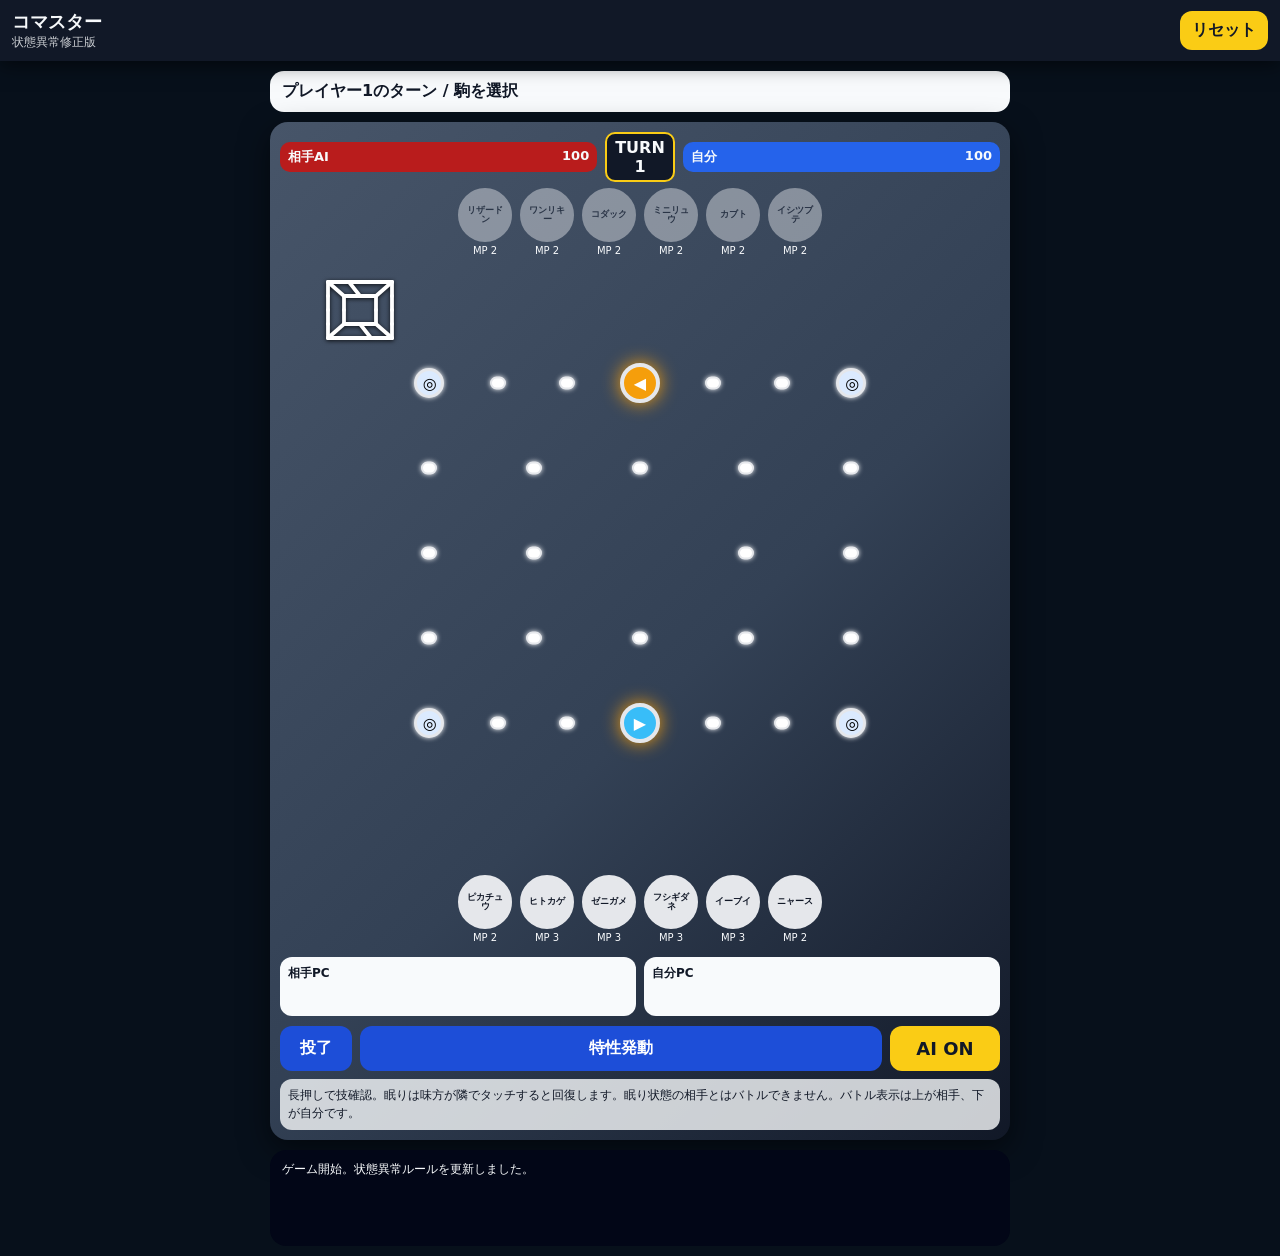
==== commit 10415a68: "Implement sleep wake rule, status ailments, and player-bottom battle UI" ====
--- a/play.html
+++ b/play.html
@@ -1,39 +1 @@
-<!doctype html>
-<html lang="ja">
-<head>
-<meta charset="utf-8">
-<meta name="viewport" content="width=device-width,initial-scale=1,viewport-fit=cover">
-<title>コマスター オフライン</title>
-<style>
-*{box-sizing:border-box}body{margin:0;background:#07101b;color:#f8fafc;font-family:system-ui,-apple-system,BlinkMacSystemFont,"Segoe UI",sans-serif}button{font:inherit}header{position:sticky;top:0;z-index:10;display:flex;justify-content:space-between;align-items:center;padding:10px 12px;background:#111827;box-shadow:0 4px 18px #0008}h1{font-size:18px;margin:0}.sub{font-size:12px;opacity:.8}.reset{border:0;border-radius:12px;padding:9px 12px;background:#facc15;color:#111827;font-weight:900}.app{max-width:760px;margin:auto;padding:10px;display:grid;gap:10px}.status{background:#f8fafc;color:#111827;border-radius:14px;padding:10px 12px;font-weight:900}.field{border-radius:18px;overflow:hidden;padding:10px;background:radial-gradient(circle at 30% 20%,#ffffff44,transparent 16%),radial-gradient(circle at 80% 35%,#38bdf844,transparent 26%),linear-gradient(135deg,#475569,#334155 55%,#111827);box-shadow:0 10px 30px #0008}.scorebar{display:grid;grid-template-columns:1fr auto 1fr;gap:8px;align-items:center}.score{display:flex;justify-content:space-between;border-radius:10px;padding:6px 8px;font-size:13px;font-weight:900}.score.p2{background:#b91c1c}.score.p1{background:#2563eb}.turn{border:2px solid #facc15;background:#111827;border-radius:10px;text-align:center;padding:4px 8px;font-weight:900}.bench{min-height:70px;display:flex;justify-content:center;gap:8px;flex-wrap:wrap;padding:6px 0}.slot{width:54px}.benchBtn{width:54px;height:54px;border-radius:999px;border:4px solid #e5e7eb;background:radial-gradient(circle at 35% 35%,#fff,#cbd5e1 72%,#94a3b8);color:#111827;font-size:9px;font-weight:900;line-height:1.05;padding:4px;touch-action:none}.benchBtn.active{outline:4px solid #facc15}.benchBtn:disabled{opacity:.45}.meta{text-align:center;font-size:10px;margin-top:3px;text-shadow:0 1px 2px #000}.board{position:relative;aspect-ratio:100/92;max-width:660px;margin:auto}.lines{position:absolute;inset:0;width:100%;height:100%;pointer-events:none;filter:drop-shadow(0 1px 2px #000c)}.edge{stroke:#fff;stroke-width:3.8;stroke-linecap:round}.node{position:absolute;transform:translate(-50%,-50%);width:13px;height:13px;border-radius:999px;background:#fff;border:2px solid #e5e7eb;box-shadow:0 0 5px #fff;z-index:2}.node.spawn{width:30px;height:30px;border-width:3px;background:radial-gradient(circle,#fff 0 28%,#dbeafe 29% 58%,#475569 59%)}.node.goal{width:40px;height:40px;border-width:4px;background:radial-gradient(circle,#fef3c7,#f59e0b 60%,#92400e);display:grid;place-items:center;color:#fff;font-weight:900;box-shadow:0 0 18px #f59e0b}.node.goal.player{background:radial-gradient(circle,#ecfeff,#38bdf8 60%,#075985);box-shadow:0 0 18px #38bdf8}.node.reach{outline:4px solid #60a5fa;outline-offset:3px}.node.attack{outline:4px solid #fb7185;outline-offset:3px}.fig{position:absolute;transform:translate(-50%,-50%);width:52px;height:52px;border-radius:999px;border:4px solid #cbd5e1;display:grid;place-items:center;text-align:center;padding:4px;color:#fff;font-size:9px;font-weight:900;line-height:1.02;box-shadow:0 10px 18px #0008,inset 0 -7px 10px #0005;z-index:4;touch-action:none}.fig.p1{background:linear-gradient(#60a5fa,#2563eb)}.fig.p2{background:linear-gradient(#fb7185,#dc2626)}.fig.sel{outline:5px solid #facc15}.fig.attackable{outline:5px solid #fb7185}.fig.waiting{filter:grayscale(.55);opacity:.75}.mp{position:absolute;right:-3px;bottom:-3px;min-width:21px;height:21px;border-radius:999px;background:#0ea5e9;border:2px solid #fff;display:grid;place-items:center;font-size:12px}.mark{position:absolute;left:-6px;top:-6px;border-radius:999px;background:#111827dd;border:1px solid #fff;padding:2px 4px;font-size:9px}.pcRows{display:grid;grid-template-columns:1fr 1fr;gap:8px;margin-top:8px}.pcBox{background:#f8fafc;color:#111827;border-radius:12px;padding:8px}.pcTitle{font-size:12px;font-weight:900}.chips{display:flex;gap:6px;flex-wrap:wrap;min-height:26px}.chips span{background:#e5e7eb;border-radius:999px;padding:4px 8px;font-size:11px;font-weight:900}.actions{display:grid;grid-template-columns:72px 1fr 110px;gap:8px;margin-top:10px}.action{border:0;border-radius:12px;padding:12px 8px;font-weight:900}.surrender,.ability{background:#1d4ed8;color:#fff}.ai{background:#facc15;color:#111827;font-size:18px;letter-spacing:1px}.hint{background:#f8fafccc;color:#111827;border-radius:12px;padding:8px;font-size:12px;line-height:1.45;margin-top:8px}.log{background:#020617;border-radius:16px;padding:12px;min-height:96px;white-space:pre-wrap;font:12px ui-monospace,SFMono-Regular,Menlo,Consolas,monospace;line-height:1.45}.overlay{position:fixed;inset:0;display:none;align-items:center;justify-content:center;padding:14px;z-index:50;background:#000b}.box{width:min(720px,100%);max-height:92vh;overflow:auto;background:#f8fafc;color:#111827;border-radius:22px;padding:14px;box-shadow:0 22px 60px #000b}.title{text-align:center;font-size:18px;font-weight:900;margin-bottom:10px}.wheels{display:grid;grid-template-columns:1fr 1fr;gap:10px}.card{background:#e5e7eb;border-radius:18px;padding:10px;text-align:center}.name{font-weight:900;margin-bottom:8px}.wwrap{position:relative;width:min(36vw,180px);aspect-ratio:1;margin:auto}.pointer{position:absolute;left:50%;top:-4px;transform:translateX(-50%);width:0;height:0;border-left:10px solid transparent;border-right:10px solid transparent;border-top:18px solid #111827;z-index:5}.wheel{position:absolute;inset:0;border-radius:999px;border:8px solid #111827;transition:transform 1.45s cubic-bezier(.12,.8,.18,1);box-shadow:inset 0 0 0 4px #fff,0 8px 18px #0004;overflow:hidden}.wheel:after{content:"";position:absolute;inset:38%;border-radius:999px;background:#111827;border:4px solid #fff;z-index:4}.wlabel{position:absolute;left:50%;top:50%;width:68px;margin-left:-34px;margin-top:-7px;padding:1px 3px;border-radius:999px;background:#ffffffbf;color:#111827;font-size:7px;font-weight:900;line-height:1.05;text-align:center;z-index:3;white-space:nowrap;overflow:hidden;text-overflow:ellipsis}.res{min-height:34px;font-size:13px;font-weight:900;margin-top:8px}.segs{text-align:left;margin-top:8px;font-size:11px;line-height:1.35}.seg{display:flex;align-items:center;gap:5px;border-top:1px solid #cbd5e1;padding:3px 0}.sw{width:10px;height:10px;border-radius:999px;border:1px solid #334155;flex:0 0 auto}.result{text-align:center;font-weight:900;margin:12px 0}.primary{width:100%;border:0;border-radius:14px;padding:12px;background:#facc15;color:#111827;font-weight:900}.infoBody{font-size:13px;line-height:1.5}.infoBody h3{margin:10px 0 5px}.infoMove{border-top:1px solid #cbd5e1;padding:6px 0}.locked .benchBtn,.locked .node,.locked .fig,.locked .reset{pointer-events:none}@media(max-width:480px){.slot{width:49px}.benchBtn{width:49px;height:49px;font-size:8px}.fig{width:46px;height:46px;font-size:8px}.wheels{grid-template-columns:1fr}.wwrap{width:170px}.wlabel{font-size:7px;width:62px;margin-left:-31px}.actions{grid-template-columns:64px 1fr 92px}.ai{font-size:15px}}
-</style>
-</head>
-<body>
-<header><div><h1>コマスター</h1><div class="sub">待機/出撃口AI修正版</div></div><button id="reset" class="reset">リセット</button></header>
-<main class="app"><div id="status" class="status"></div><section class="field"><div class="scorebar"><div class="score p2"><span>相手AI</span><span>100</span></div><div class="turn">TURN<br><span id="turnCount">1</span></div><div class="score p1"><span>自分</span><span>100</span></div></div><div id="topBench" class="bench"></div><div id="board" class="board"></div><div id="bottomBench" class="bench"></div><div class="pcRows"><div class="pcBox"><div class="pcTitle">相手PC</div><div id="p2pc" class="chips"></div></div><div class="pcBox"><div class="pcTitle">自分PC</div><div id="p1pc" class="chips"></div></div></div><div class="actions"><button class="action surrender" disabled>投了</button><button id="skipAction" class="action ability" disabled>特性発動</button><button id="aiBtn" class="action ai">AI ON</button></div><div class="hint">長押しで技確認。PCは2体まで保持し、3体目で古い駒が待機1でベンチへ戻ります。AIは余裕がある時は自分の出撃口を空け、攻められている時だけ塞ぐ判断をします。</div></section><div id="log" class="log"></div></main>
-<div id="ro" class="overlay"><div class="box"><div class="title">バトルルーレット</div><div class="wheels"><div class="card"><div id="an" class="name"></div><div class="wwrap"><div class="pointer"></div><div id="aw" class="wheel"></div></div><div id="ar" class="res"></div><div id="as" class="segs"></div></div><div class="card"><div id="dn" class="name"></div><div class="wwrap"><div class="pointer"></div><div id="dw" class="wheel"></div></div><div id="dr" class="res"></div><div id="ds" class="segs"></div></div></div><div id="br" class="result">ルーレット回転中...</div><button id="cont" class="primary" style="display:none">続ける</button></div></div>
-<div id="info" class="overlay"><div class="box"><div class="title" id="infoTitle">フィギュア情報</div><div id="infoBody" class="infoBody"></div><button id="infoClose" class="primary">閉じる</button></div></div>
-<script>
-const NODES={ot1:[18,20],ot2:[28.5,20],ot3:[39,20],ot4:[50,20],ot5:[61,20],ot6:[71.5,20],ot7:[82,20],ol2:[18,34],ol3:[18,48],ol4:[18,62],or2:[82,34],or3:[82,48],or4:[82,62],it1:[34,34],it2:[50,34],it3:[66,34],im1:[34,48],im3:[66,48],ib1:[34,62],ib2:[50,62],ib3:[66,62],ob1:[18,76],ob2:[28.5,76],ob3:[39,76],ob4:[50,76],ob5:[61,76],ob6:[71.5,76],ob7:[82,76]};
-const EDGES=[['ot1','ot2'],['ot2','ot3'],['ot3','ot4'],['ot4','ot5'],['ot5','ot6'],['ot6','ot7'],['ot1','ol2'],['ol2','ol3'],['ol3','ol4'],['ol4','ob1'],['ot7','or2'],['or2','or3'],['or3','or4'],['or4','ob7'],['ob1','ob2'],['ob2','ob3'],['ob3','ob4'],['ob4','ob5'],['ob5','ob6'],['ob6','ob7'],['it1','it2'],['it2','it3'],['it1','im1'],['im1','ib1'],['it3','im3'],['im3','ib3'],['ib1','ib2'],['ib2','ib3'],['ot1','it1'],['ot7','it3'],['ob1','ib1'],['ob7','ib3'],['ot3','it2'],['ob5','ib2']];
-const SPAWN={p1:['ob1','ob7'],p2:['ot1','ot7']},TARGET={p1:'ot4',p2:'ob4'},CORNERS={p1:['ot1','ot7'],p2:['ob1','ob7']};function M(c,n,d,s,e){return{c,n,d,s,e:e||null}}
-const F={pikachu:{n:'ピカチュウ',mp:2,r:'R',w:[M('gold','でんこうせっか',50,20),M('white','かみなり',100,12),M('purple','でんじは',2,20,{condition:'paralyze'}),M('white','でんきショック',30,40),M('miss','ミス',0,4)]},charmander:{n:'ヒトカゲ',mp:3,r:'UC',w:[M('white','ほのおのしっぽ',40,24),M('purple','えんまく',1,28,{wait:1}),M('white','ひっかく',10,32),M('miss','ミス',0,12)]},squirtle:{n:'ゼニガメ',mp:3,r:'UC',w:[M('miss','ミス',0,12),M('white','あわ',30,44),M('blue','からにこもる',0,40,{selfWait:1})]},bulbasaur:{n:'フシギダネ',mp:3,r:'UC',w:[M('purple','どくのこな',1,24,{condition:'poison'}),M('white','タネばくだん',50,20),M('purple','ねむりごな',1,24,{condition:'sleep'}),M('miss','ミス',0,28)]},eevee:{n:'イーブイ',mp:3,r:'R',w:[M('blue','かわす',0,8),M('white','たいあたり',30,24),M('white','きあいだめ',0,28,{focus:true,noKo:true,boost:2}),M('gold','でんこうせっか',20,16),M('blue','かわす',0,12),M('miss','ミス',0,8)]},meowth:{n:'ニャース',mp:2,r:'R',w:[M('purple','ねこだまし',3,32,{swap:true}),M('white','ひっかく',40,36),M('blue','かわす',0,20),M('miss','ミス',0,8)]},charizard:{n:'リザードン',mp:2,r:'EX',w:[M('miss','ミス',0,8),M('white','ほのおのうず',60,56,{chain:true}),M('miss','ミス',0,4),M('white','ドラゴンテール',100,28,{bench:true})]},machop:{n:'ワンリキー',mp:2,r:'C',w:[M('miss','ミス',0,8),M('white','きあいパンチ',40,56),M('miss','ミス',0,4),M('blue','かわす',0,28)]},psyduck:{n:'コダック',mp:2,r:'UC',w:[M('white','みずのはどう',60,24,{condition:'confuse'}),M('white','ちょうねんりき',40,32),M('purple','かなしばり',2,28,{wait:1}),M('miss','ミス',0,12)]},dratini:{n:'ミニリュウ',mp:2,r:'R',w:[M('white','りゅうのいかり',80,20),M('purple','つきとばす',2,24,{bench:true}),M('miss','ミス',0,8),M('white','フリーズテール',30,44,{condition:'frozen'})]},kabuto:{n:'カブト',mp:2,r:'UC',w:[M('miss','ミス',0,4),M('blue','まもる',0,16,{selfWait:1}),M('white','マッドショット',40,40,{mpMinus:1}),M('blue','まもる',0,16,{selfWait:1}),M('gold','アクアジェット',30,20)]},geodude:{n:'イシツブテ',mp:2,r:'C',w:[M('purple','じばく',3,24,{selfko:true}),M('white','ころがる',30,40,{chain:true}),M('white','いわおとし',40,24),M('miss','ミス',0,8)]}};
-const DECKS={p1:['pikachu','charmander','squirtle','bulbasaur','eevee','meowth'],p2:['charizard','machop','psyduck','dratini','kabuto','geodude']};
-let seq=1,s,aiEnabled=true,aiTimer=null;const $=q=>document.querySelector(q);function turnLabel(id){return id==='p1'?'プレイヤー1':'AI'}function other(p){return p==='p1'?'p2':'p1'}function neigh(id){return EDGES.filter(e=>e[0]===id||e[1]===id).map(e=>e[0]===id?e[1]:e[0])}function freshStatus(){return{condition:null,mpMinus:0}}function piece(fig,owner){return{id:owner+'-'+seq++,owner,fig,n:F[fig].n,mp:F[fig].mp,pos:null,wait:0,status:freshStatus(),focusGuard:false}}function player(id){return{bench:DECKS[id].map(t=>piece(t,id)),field:[],pc:[]}}function all(){return[...s.p1.field,...s.p2.field]}function at(node){return all().find(p=>p.pos===node)}function byid(id){return[...s.p1.bench,...s.p2.bench,...s.p1.field,...s.p2.field,...s.p1.pc,...s.p2.pc].find(p=>p.id===id)}function addlog(t){s.log.unshift(t)}function clear(){s.sel=null;s.reach=[];s.attack=[]}
-function init(){seq=1;s={p1:player('p1'),p2:player('p2'),turn:'p1',sel:null,reach:[],attack:[],pending:null,win:null,locked:false,turnCount:1,log:['ゲーム開始。長押しで技を確認できます。']};checkWaitWin();render()}function canAct(p){return p.wait<=0&&p.status.condition!=='sleep'&&p.status.condition!=='frozen'}function futureMp(p){return Math.max(0,p.mp-(p.status.mpMinus||0))}function effectiveMp(p){if(!canAct(p))return 0;return Math.max(0,futureMp(p)-(s.turnCount===1&&s.turn==='p1'?1:0))}function occupiedExcept(){return new Set(all().map(p=>p.pos))}function reachableMap(start,mp,blocked){const vis=new Map([[start,0]]),q=[start];while(q.length){const c=q.shift(),d=vis.get(c);if(d>=mp)continue;for(const n of neigh(c)){if(blocked.has(n)||vis.has(n))continue;vis.set(n,d+1);q.push(n)}}return vis}function reachableFrom(start,mp,blocked){const vis=reachableMap(start,mp,blocked);vis.delete(start);return[...vis.keys()]}function reachableMove(p){const b=occupiedExcept();b.delete(p.pos);return reachableFrom(p.pos,effectiveMp(p),b)}function adjacentEnemies(p){return all().filter(o=>o.owner!==p.owner&&p.pos&&neigh(p.pos).includes(o.pos))}function entryTargets(p){return entryTargetsForPlayer(p,s.turn)}function entryTargetsForPlayer(p,playerId){const total=Math.max(0,p.mp-(s.turnCount===1&&playerId==='p1'?1:0));if(total<=0||p.wait>0)return[];const r=new Set();for(const sp of SPAWN[playerId]){if(at(sp))continue;r.add(sp);const b=occupiedExcept();for(const n of reachableFrom(sp,total-1,b))r.add(n)}return[...r]}function canPieceAct(p){return canAct(p)&&(reachableMove(p).length>0||adjacentEnemies(p).length>0)}function hasAnyMove(playerId){return s[playerId].bench.some(p=>entryTargetsForPlayer(p,playerId).length>0)||s[playerId].field.some(canPieceAct)}function checkWaitWin(){if(s.win)return;const current=s.turn;if(!hasAnyMove(current)){s.win=other(current);clear();addlog(turnLabel(current)+'は動けません。'+turnLabel(s.win)+'の勝利です！')}}function tickWait(owner){for(const p of [...s[owner].bench,...s[owner].field])if(p.wait>0)p.wait--}function end(){const prev=s.turn;s.pending=null;tickWait(prev);clear();s.turn=other(prev);s.turnCount++;checkWaitWin()}
-function addWait(p,n=1){p.wait=Math.max(p.wait,p.owner===s.turn?n+1:n)}function addBenchWait(p,n=1){p.wait=Math.max(p.wait,n)}function selectBench(id){if(s.win||s.locked||s.pending||s.turn!=='p1')return;const p=s.p1.bench.find(x=>x.id===id);if(!p||p.wait>0)return addlog(p?p.n+'は待機中です。':'');const targets=entryTargets(p);if(!targets.length){addlog(p.n+'は今は出撃できません。');return}s.sel={type:'bench',id};s.reach=targets;s.attack=[];addlog(p.n+'を選択。出撃先を選んでください。');render()}function selectField(id){if(s.win||s.locked||s.pending||s.turn!=='p1')return;const p=s.p1.field.find(x=>x.id===id);if(!p)return;if(!canAct(p)){addlog(p.n+'は状態異常/ウェイトで動けません。');return}s.sel={type:'field',id};s.reach=reachableMove(p);s.attack=adjacentEnemies(p).map(o=>o.pos);addlog(p.n+'を選択。移動後に隣接敵を選択できます。');render()}function clickNode(n){if(s.win||s.locked)return;const t=at(n);if(s.pending&&s.pending.phase==='chooseEnemy'){if(t&&canChoosePendingEnemy(t))startBattleWith(t.id);return}if(t&&t.owner===s.turn&&s.turn==='p1'){selectField(t.id);return}if(!s.sel)return;if(s.sel.type==='bench'&&s.reach.includes(n)){deploy(n);return}if(s.sel.type==='field'&&s.reach.includes(n)&&!t){move(n);return}if(s.sel.type==='field'&&t&&t.owner!==s.turn){const a=byid(s.sel.id);if(a&&neigh(a.pos).includes(t.pos))startBattleWith(t.id);else addlog('まず敵の隣へ移動してください。')}}function clickFigure(p){if(s.win||s.locked)return;if(s.pending&&s.pending.phase==='chooseEnemy'){if(canChoosePendingEnemy(p))startBattleWith(p.id);else addlog('隣接している敵を選んでください。');return}if(p.owner===s.turn&&s.turn==='p1'){selectField(p.id);return}if(s.sel&&s.sel.type==='field'){const a=byid(s.sel.id);if(a&&neigh(a.pos).includes(p.pos)){startBattleWith(p.id);return}}addlog('まず移動して敵の隣に着いてください。')}
-function deploy(n){const pl=s[s.turn],p=pl.bench.find(x=>x.id===s.sel.id);pl.bench=pl.bench.filter(x=>x.id!==p.id);p.pos=n;pl.field.push(p);addlog(turnLabel(p.owner)+'の'+p.n+'が出撃しました。');if(n===TARGET[p.owner]){s.win=p.owner;clear();addlog(turnLabel(p.owner)+'の勝利です！');render();return}resolveSurrounds();end();render()}function move(n){const p=byid(s.sel.id);p.pos=n;addlog(turnLabel(p.owner)+'の'+p.n+'が移動しました。');afterMove(p)}function afterMove(p){if(p.pos===TARGET[p.owner]){s.win=p.owner;clear();addlog(turnLabel(p.owner)+'の勝利です！');render();return}resolveSurrounds();if(!s[p.owner].field.includes(p)){end();render();return}const enemies=adjacentEnemies(p);if(enemies.length){s.pending={phase:'chooseEnemy',a:p.id};s.sel=null;s.reach=[];s.attack=enemies.map(e=>e.pos);addlog('隣接している敵を選ぶとバトルします。戦わない場合は「バトルしない」。');render();if(p.owner==='p2'&&aiEnabled)setTimeout(()=>aiChooseEnemy(),420);return}end();render()}function canChoosePendingEnemy(p){const a=byid(s.pending&&s.pending.a);return a&&p&&p.owner!==a.owner&&neigh(a.pos).includes(p.pos)}function startBattleWith(defid){const a=s.pending?byid(s.pending.a):byid(s.sel&&s.sel.id),d=byid(defid);if(!a||!d||!neigh(a.pos).includes(d.pos)){addlog('隣接していないのでバトルできません。');return}s.pending={phase:'battle',a:a.id,d:d.id};clear();startBattle()}
-function removeField(p){s[p.owner].field=s[p.owner].field.filter(x=>x.id!==p.id);p.pos=null}function resetOnBench(p){p.status=freshStatus();p.focusGuard=false}function sendToBench(p){removeField(p);resetOnBench(p);addBenchWait(p);s[p.owner].bench.push(p);addlog(p.n+'はベンチへ戻されました。状態異常は消えました。')}function pc(p){const pl=s[p.owner];removeField(p);resetOnBench(p);if(pl.pc.length>=2){const out=pl.pc.shift();resetOnBench(out);addBenchWait(out);pl.bench.push(out);addlog(out.n+'がPCから待機1でベンチへ戻りました。')}pl.pc.push(p);addlog(turnLabel(p.owner)+'の'+p.n+'はPCへ送られました。')}function resolveSurrounds(){let changed=true;while(changed){changed=false;for(const p of [...all()]){const ns=neigh(p.pos);if(ns.length&&ns.every(n=>{const o=at(n);return o&&o.owner!==p.owner})){addlog(p.n+'は包囲されました。');pc(p);changed=true;break}}}}
-function cloneSeg(x){return{c:x.c,n:x.n,d:x.d,s:x.s,e:x.e?{...x.e}:null,boost:1}}function spinRaw(w){let total=w.reduce((a,b)=>a+b.s,0),r=Math.random()*total,acc=0;for(const seg of w){const st=acc/total*360;acc+=seg.s;const en=acc/total*360;if((r-=seg.s)<=0)return{seg:cloneSeg(seg),center:(st+en)/2,chain:[]}}const last=w[w.length-1];return{seg:cloneSeg(last),center:350,chain:[]}}function spinFor(p){let r=spinRaw(F[p.fig].w);if(p.status.condition==='paralyze'&&(r.seg.c==='white'||r.seg.c==='gold')){addlog(p.n+'はマヒで技がミスになりました。');r.seg={c:'miss',n:'ミス',d:0,s:r.seg.s,e:null,boost:1}}if(p.status.condition==='confuse'){const old=r.seg.n;r=spinRaw(F[p.fig].w);addlog(p.n+'は混乱してルーレットを回し直しました。'+old+' → '+r.seg.n)}return r}function resolveMoveSpin(p){let r=spinFor(p);if(r.seg.e&&r.seg.e.focus){p.focusGuard=true;addlog(p.n+'のきあいだめ。負けても気絶せず、次の攻撃を強化します。');const next=spinFor(p);next.chain=[r.seg.n];if(next.seg.c==='white'||next.seg.c==='gold'){next.seg.boost=r.seg.e.boost||2;addlog(next.seg.n+'のダメージが'+next.seg.boost+'倍になります。')}else next.seg.noKo=true;return next}return r}
-function baseValue(seg,p){let v=seg.d||0;if(seg.boost)v*=seg.boost;if(p.status.condition==='poison'&&(seg.c==='white'||seg.c==='gold'))v=Math.max(0,v-20);if(p.status.condition==='burn'&&(seg.c==='white'||seg.c==='gold'))v=Math.max(0,v-10);return v}function isDamage(seg){return seg.c==='white'||seg.c==='gold'}function isKoAttack(seg,p){return isDamage(seg)&&baseValue(seg,p)>0}function compare(a,b,ap,bp){const A=a.c,B=b.c,av=baseValue(a,ap),bv=baseValue(b,bp);if(A==='blue'||B==='blue')return{winner:'draw',ko:false,blue:true,mode:'blue-null'};if(A==='miss'&&B==='miss')return{winner:'draw',ko:false,mode:'null'};if(A==='miss')return{winner:'def',ko:isKoAttack(b,bp),mode:'oneway'};if(B==='miss')return{winner:'atk',ko:isKoAttack(a,ap),mode:'oneway'};if(A==='gold'&&B==='purple')return{winner:'atk',ko:isKoAttack(a,ap),mode:'oneway'};if(B==='gold'&&A==='purple')return{winner:'def',ko:isKoAttack(b,bp),mode:'oneway'};if(A==='purple'||B==='purple'){if(A==='purple'&&B==='purple'){if(av===bv)return{winner:'draw',ko:false,mode:'null'};return{winner:av>bv?'atk':'def',ko:false,mode:'oneway'}}return{winner:A==='purple'?'atk':'def',ko:false,mode:'oneway'}}if(av===bv)return{winner:'draw',ko:false,mode:'damage-draw'};const win=av>bv?'atk':'def';return{winner:win,ko:isKoAttack(win==='atk'?a:b,win==='atk'?ap:bp),mode:'damage'}}const condJP={paralyze:'マヒ',poison:'どく',sleep:'ねむり',frozen:'こおり',burn:'やけど',confuse:'混乱'};function setCondition(p,c){p.status.condition=c;addlog(p.n+'は'+condJP[c]+'になりました。')}function applySelfOnly(seg,user){if(seg.e&&seg.e.selfWait){addWait(user,seg.e.selfWait);addlog(user.n+'にウェイトがつきました。')}}function applyMoveEffect(seg,user,target,context){const e=seg.e;if(!e)return false;let handled=false;if(e.selfWait){addWait(user,e.selfWait);addlog(user.n+'にウェイトがつきました。')}if(e.condition&&target){setCondition(target,e.condition);handled=true}if(e.wait&&target){addWait(target,e.wait);addlog(target.n+'にウェイトがつきました。');handled=true}if(e.mpMinus&&target){target.status.mpMinus=Math.max(target.status.mpMinus,e.mpMinus);addlog(target.n+'にMP-'+e.mpMinus+'がつきました。');handled=true}if(e.swap&&target&&user.pos&&target.pos){const a=user.pos;user.pos=target.pos;target.pos=a;addlog(user.n+'と'+target.n+'の場所が入れ替わりました。');handled=true}if(e.bench&&target&&s[target.owner].field.includes(target)){sendToBench(target);handled=true}if(e.selfko&&target){addlog(seg.n+'！両方PCへ送られます。');pc(user);if(s[target.owner].field.includes(target))pc(target);handled=true}if(e.chain&&context&&context.winner){addlog(seg.n+'の追加効果。連続スピンは簡易処理中です。')}return handled}function wakeOnAttacked(p){if(p.status.condition==='sleep'||p.status.condition==='frozen'){addlog(p.n+'は攻撃されて'+condJP[p.status.condition]+'が解けました。');p.status.condition=null}}
-function segText(t,p){if(t.c==='miss')return t.n;if(t.c==='blue')return t.n+' [青]';if(t.c==='purple')return t.n+' [紫 ★'+t.d+']';if(t.c==='gold')return t.n+' [金 '+baseValue(t,p)+']';return t.n+' [白 '+baseValue(t,p)+']'}function colorOf(c){return{miss:'#ef4444',white:'#f8fafc',gold:'#facc15',purple:'#a855f7',blue:'#38bdf8'}[c]||'#fff'}function gradient(w){let total=w.reduce((a,b)=>a+b.s,0),acc=0,parts=[];for(const seg of w){const st=acc/total*360;acc+=seg.s;const en=acc/total*360;parts.push(colorOf(seg.c)+' '+st+'deg '+en+'deg')}return'conic-gradient('+parts.join(',')+')'}function labelHtml(w){let total=w.reduce((a,b)=>a+b.s,0),acc=0,out='';for(const seg of w){const st=acc/total*360;acc+=seg.s;const c=(st+acc/total*360)/2;out+='<span class="wlabel" style="transform:rotate('+c+'deg) translateY(-58px) rotate('+(-c)+'deg)">'+seg.n+'</span>'}return out}function effText(e){if(!e)return'追加効果なし';let a=[];if(e.focus)a.push('再スピン/負けても気絶しない/次ダメージ強化');if(e.condition)a.push(condJP[e.condition]+'付与');if(e.wait)a.push('相手にウェイト');if(e.selfWait)a.push('自分にウェイト');if(e.mpMinus)a.push('相手にMP-'+e.mpMinus);if(e.bench)a.push('相手をベンチへ戻す');if(e.swap)a.push('場所を入れ替え');if(e.selfko)a.push('両方PC');if(e.chain)a.push('連続スピン');return a.join('・')}function segList(w,p){return w.map(seg=>'<div class="seg"><span class="sw" style="background:'+colorOf(seg.c)+'"></span><span>'+segText(cloneSeg(seg),p)+' / '+seg.s+(seg.e?' / '+effText(seg.e):'')+'</span></div>').join('')}
-function startBattle(){const a=byid(s.pending&&s.pending.a),d=byid(s.pending&&s.pending.d);if(!a||!d||!neigh(a.pos).includes(d.pos)){addlog('隣接していないのでバトルできません。');end();render();return}const as=resolveMoveSpin(a),ds=resolveMoveSpin(d),out=compare(as.seg,ds.seg,a,d);s.locked=true;render();showRoulette(a,d,as,ds,out,()=>{addlog(a.n+': '+segText(as.seg,a)+' / '+d.n+': '+segText(ds.seg,d));if(out.blue){applySelfOnly(as.seg,a);applySelfOnly(ds.seg,d);addlog('青技が最優先。相手の技と効果はすべて無効です。')}else if(out.winner==='draw'){addlog('無効試合です。どちらの相手向け効果も発動しません。');if(out.mode==='damage-draw'){applySelfOnly(as.seg,a);applySelfOnly(ds.seg,d)}}else{const atkWins=out.winner==='atk',winP=atkWins?a:d,loseP=atkWins?d:a,winSeg=atkWins?as.seg:ds.seg,loseSeg=atkWins?ds.seg:as.seg;if(out.mode==='damage'){wakeOnAttacked(d);wakeOnAttacked(a)}else{wakeOnAttacked(loseP)}applyMoveEffect(winSeg,winP,loseP,{winner:true});if(out.mode==='damage'&&isDamage(loseSeg)){applySelfOnly(loseSeg,loseP)}if(out.ko&&s[loseP.owner].field.includes(loseP)){if(loseP.focusGuard||loseSeg.noKo){addlog(loseP.n+'は技効果で気絶しません。')}else if(!(winSeg.e&&(winSeg.e.bench||winSeg.e.selfko))){addlog(winP.n+'の勝ちです。');pc(loseP)}}else addlog(winP.n+'の判定勝ちです。')}a.focusGuard=false;d.focusGuard=false;s.pending=null;resolveSurrounds();s.locked=false;end();render()})}function showRoulette(a,d,as,ds,out,apply){const aw=$('#aw'),dw=$('#dw'),btn=$('#cont');$('#an').textContent=a.n+' / MP'+a.mp+' / '+F[a.fig].r;$('#dn').textContent=d.n+' / MP'+d.mp+' / '+F[d.fig].r;$('#ar').textContent='';$('#dr').textContent='';$('#as').innerHTML=segList(F[a.fig].w,a);$('#ds').innerHTML=segList(F[d.fig].w,d);$('#br').textContent='ルーレット回転中...';btn.style.display='none';aw.style.transition='none';dw.style.transition='none';aw.style.transform='rotate(0deg)';dw.style.transform='rotate(0deg)';aw.style.background=gradient(F[a.fig].w);dw.style.background=gradient(F[d.fig].w);aw.innerHTML=labelHtml(F[a.fig].w);dw.innerHTML=labelHtml(F[d.fig].w);$('#ro').style.display='flex';setTimeout(()=>{aw.style.transition='transform 1.45s cubic-bezier(.12,.8,.18,1)';dw.style.transition='transform 1.45s cubic-bezier(.12,.8,.18,1)';aw.style.transform='rotate('+(1440+360-as.center)+'deg)';dw.style.transform='rotate('+(1440+360-ds.center)+'deg)'},50);setTimeout(()=>{$('#ar').textContent=(as.chain&&as.chain.length?as.chain.join('→')+'→':'')+segText(as.seg,a);$('#dr').textContent=(ds.chain&&ds.chain.length?ds.chain.join('→')+'→':'')+segText(ds.seg,d);$('#br').textContent=out.blue?'青技で完全無効':out.winner==='draw'?'無効試合':out.winner==='atk'?a.n+'の判定勝ち':d.n+'の判定勝ち';btn.style.display='block';btn.onclick=()=>{$('#ro').style.display='none';apply()};if(a.owner==='p2'&&aiEnabled)setTimeout(()=>{if($('#ro').style.display==='flex')btn.click()},850)},1650)}
-function shortestDist(from,to){if(from===to)return 0;const vis=new Map([[from,0]]),q=[from];while(q.length){const c=q.shift(),d=vis.get(c);for(const n of neigh(c)){if(vis.has(n))continue;if(n===to)return d+1;vis.set(n,d+1);q.push(n)}}return 99}function segProbList(p){const w=F[p.fig].w,total=w.reduce((a,b)=>a+b.s,0);return w.map(x=>({seg:cloneSeg(x),prob:x.s/total}))}function battleScore(a,d){let score=0;for(const A of segProbList(a))for(const D of segProbList(d)){const o=compare(A.seg,D.seg,a,d),p=A.prob*D.prob;if(o.blue)score+=0;else if(o.winner==='atk')score+=p*(o.ko?140:42);else if(o.winner==='def')score-=p*(o.ko?155:38)}score+=(F[a.fig].r==='EX'?12:0)-(F[d.fig].r==='EX'?8:0);return score}function activeMp(p){return canAct(p)?futureMp(p):0}function mpCornerThreat(p,owner,node=p.pos){return p&&activeMp(p)>=3&&CORNERS[owner].includes(node)&&activeMp(p)>=shortestDist(node,TARGET[owner])}function nextWinThreatFor(owner){for(const p of s[owner].field){if(!canAct(p)||!p.pos)continue;if(reachableMove(p).includes(TARGET[owner]))return 100000;if(activeMp(p)>=shortestDist(p.pos,TARGET[owner]))return mpCornerThreat(p,owner)?22000:7000}for(const p of s[owner].bench){if(entryTargetsForPlayer(p,owner).includes(TARGET[owner]))return 100000;for(const n of entryTargetsForPlayer(p,owner))if(p.mp>=shortestDist(n,TARGET[owner]))return mpCornerThreat(p,owner,n)?18000:5000}return 0}function defensePressure(owner){const enemy=other(owner),goal=TARGET[enemy];let v=0;for(const e of s[enemy].field){const d=shortestDist(e.pos,goal);if(d<=1)v+=2200;else if(d<=2)v+=900;if(activeMp(e)>=d)v+=2200}const th=nextWinThreatFor(enemy);if(th>=100000)v+=7000;else if(th>0)v+=1100;return v}function entryPointScore(owner,node){const enemy=other(owner);let sc=0;if(SPAWN[owner].includes(node)){const pressure=defensePressure(owner);sc+=pressure>1800?Math.min(2200,600+pressure*.18):-900}if(SPAWN[enemy].includes(node)){const ready=s[enemy].bench.filter(p=>p.wait<=0).length;sc+=260+s[enemy].pc.length*430+ready*45;if(nextWinThreatFor(owner)>0)sc+=420}return sc}function boardEval(owner){const enemy=other(owner);let v=0;for(const p of s[owner].field){v+=80-shortestDist(p.pos,TARGET[owner])*14;if(mpCornerThreat(p,owner))v+=9000;if(['it1','it2','it3','im1','im3','ib1','ib2','ib3'].includes(p.pos))v+=160;v+=entryPointScore(owner,p.pos)}for(const p of s[enemy].field){v-=70-shortestDist(p.pos,TARGET[enemy])*12;if(mpCornerThreat(p,enemy))v-=9500;v-=entryPointScore(enemy,p.pos)}v+=s[enemy].pc.length*500-s[owner].pc.length*520;v+=s[owner].field.length*90-s[enemy].field.length*90;return v}function surroundGainForMove(p,node){const old=p.pos;p.pos=node;let gain=0;for(const e of s[other(p.owner)].field){const ns=neigh(e.pos);if(ns.length&&ns.every(n=>{const o=at(n);return o&&o.owner===p.owner}))gain+=2200}p.pos=old;return gain}function dangerAt(p,node){const old=p.pos;p.pos=node;let risk=0;for(const e of s[other(p.owner)].field)if(neigh(e.pos).includes(node))risk=Math.max(risk,battleScore(e,p));p.pos=old;return Math.max(0,risk)*12}
-function genPlans(owner){let plans=[];for(const p of s[owner].field){if(!canAct(p))continue;for(const e of adjacentEnemies(p))plans.push({type:'battle',p,d:e});for(const n of reachableMove(p))plans.push({type:'move',p,n})}for(const p of s[owner].bench)for(const n of entryTargetsForPlayer(p,owner))plans.push({type:'deploy',p,n});return plans}function withPlan(plan,fn){if(plan.type==='move'){const old=plan.p.pos;plan.p.pos=plan.n;const r=fn();plan.p.pos=old;return r}if(plan.type==='deploy'){const pl=s[plan.p.owner],oldPos=plan.p.pos;pl.bench=pl.bench.filter(x=>x.id!==plan.p.id);pl.field.push(plan.p);plan.p.pos=plan.n;const r=fn();pl.field=pl.field.filter(x=>x.id!==plan.p.id);pl.bench.push(plan.p);plan.p.pos=oldPos;return r}return fn()}function planBaseScore(plan,owner){const enemy=other(owner);if((plan.type==='move'||plan.type==='deploy')&&plan.n===TARGET[owner])return 999999;if(plan.type==='battle'){let sc=battleScore(plan.p,plan.d)+450;if(mpCornerThreat(plan.d,enemy))sc+=7000;if(reachableMove(plan.d).includes(TARGET[enemy]))sc+=15000;return sc}return withPlan(plan,()=>{let sc=boardEval(owner);if(mpCornerThreat(plan.p,owner,plan.p.pos))sc+=18000;if(activeMp(plan.p)>=shortestDist(plan.p.pos,TARGET[owner]))sc+=6000;sc+=surroundGainForMove(plan.p,plan.p.pos);sc-=dangerAt(plan.p,plan.p.pos);const myThreat=nextWinThreatFor(owner),enemyThreat=nextWinThreatFor(enemy);sc+=myThreat*.7;sc-=enemyThreat*.9;return sc})}function scorePlan(plan,owner,depth=1){let base=planBaseScore(plan,owner);if(base>900000)return base;return withPlan(plan,()=>{const enemy=other(owner);const myWin=nextWinThreatFor(owner),enemyWin=nextWinThreatFor(enemy);if(myWin>=100000)return base+90000;if(enemyWin>=100000&&myWin<100000)base-=85000;if(myWin>enemyWin)base+=12000;if(depth<=0)return base;let oppBest=-999999;for(const op of genPlans(enemy)){oppBest=Math.max(oppBest,planBaseScore(op,enemy));if(oppBest>900000)break}base-=oppBest*.62;return base})}function chooseAiPlan(){const plans=genPlans('p2');let best=null;for(const p of plans){const sc=scorePlan(p,'p2',1);if(!best||sc>best.score)best={...p,score:sc}}return best}
-function aiTurn(){if(!aiEnabled||s.turn!=='p2'||s.win||s.locked||s.pending)return;const plan=chooseAiPlan();if(!plan){addlog('AIは動けません。');end();render();return}if(plan.type==='deploy'){s.sel={type:'bench',id:plan.p.id};addlog('AI思考: '+plan.p.n+'を出撃。評価 '+Math.round(plan.score));deploy(plan.n);return}if(plan.type==='battle'){s.pending={phase:'battle',a:plan.p.id,d:plan.d.id};addlog('AI思考: '+plan.p.n+'で'+plan.d.n+'にバトル。評価 '+Math.round(plan.score));startBattle();return}if(plan.type==='move'){s.sel={type:'field',id:plan.p.id};plan.p.pos=plan.n;addlog('AI思考: '+plan.p.n+'が移動。評価 '+Math.round(plan.score));afterMove(plan.p);return}}function aiChooseEnemy(){if(!s.pending||s.pending.phase!=='chooseEnemy'||s.turn!=='p2')return;const a=byid(s.pending.a);let best=null;for(const e of adjacentEnemies(a)){const sc=battleScore(a,e)+(mpCornerThreat(e,'p1')?9000:0);if(!best||sc>best.sc)best={e,sc}}if(best&&best.sc>-35){addlog('AIは'+best.e.n+'にバトルを仕掛けます。');startBattleWith(best.e.id)}else{addlog('AIはバトルしないを選びました。');end();render()}}function scheduleAi(){clearTimeout(aiTimer);if(aiEnabled&&s.turn==='p2'&&!s.win&&!s.locked&&!s.pending)aiTimer=setTimeout(aiTurn,650)}
-function statusMarks(p){let m='';if(p.wait>0)m+='待';if(p.status.condition==='paralyze')m+='麻';if(p.status.condition==='poison')m+='毒';if(p.status.condition==='sleep')m+='眠';if(p.status.condition==='frozen')m+='氷';if(p.status.condition==='burn')m+='火';if(p.status.condition==='confuse')m+='混';if(p.status.mpMinus)m+='M-';return m}function showPieceInfo(p){const data=F[p.fig];$('#infoTitle').textContent=p.n+' の情報';$('#infoBody').innerHTML='<p><b>所有:</b> '+turnLabel(p.owner)+' / <b>MP:</b> '+p.mp+' / <b>レア:</b> '+data.r+'</p><p><b>現在位置:</b> '+(p.pos||'ベンチ')+' / <b>状態:</b> '+(statusMarks(p)||'なし')+'</p><h3>技</h3>'+data.w.map(seg=>'<div class="infoMove"><b style="color:'+colorOf(seg.c)+'">●</b> '+segText(cloneSeg(seg),p)+'<br><span>範囲: '+seg.s+' / 効果: '+effText(seg.e)+'</span></div>').join('')+'<h3>優先度メモ</h3><p>青: 完全無効。紫: 白に一方勝ち。金: 紫に一方勝ち。白/金同士: 数値勝負。</p>';$('#info').style.display='flex'}function bindLongPress(el,p){let t=null;const open=e=>{e.preventDefault();e.stopPropagation();showPieceInfo(p)};el.oncontextmenu=open;el.addEventListener('pointerdown',e=>{t=setTimeout(()=>open(e),560)});['pointerup','pointercancel','pointerleave','pointermove'].forEach(ev=>el.addEventListener(ev,()=>{if(t)clearTimeout(t)}))}
-function render(){document.body.classList.toggle('locked',s.locked);$('#turnCount').textContent=s.turnCount;renderStatus();renderBoard();renderBenches();renderPc();renderActions();$('#log').textContent=s.log.slice(0,18).join('\n');scheduleAi()}function renderStatus(){const selected=s.sel?byid(s.sel.id):null;$('#status').textContent=s.win?turnLabel(s.win)+'の勝利です！':s.locked?'バトル中...':s.pending&&s.pending.phase==='chooseEnemy'?'隣接敵を選択中 / バトルしないも選べます':s.turn==='p2'?'AI思考中...':selected?turnLabel(s.turn)+'のターン / 選択中: '+selected.n:turnLabel(s.turn)+'のターン / 駒を選択'}function renderActions(){const b=$('#skipAction');if(s.pending&&s.pending.phase==='chooseEnemy'&&s.turn==='p1'){b.disabled=false;b.textContent='バトルしない'}else{b.disabled=true;b.textContent='特性発動'}$('#aiBtn').textContent=aiEnabled?'AI ON':'AI OFF'}function renderBoard(){const b=$('#board');b.innerHTML='';let svg='<svg class="lines" viewBox="0 0 100 100" preserveAspectRatio="none">';for(const [a,c] of EDGES)svg+='<line class="edge" x1="'+NODES[a][0]+'" y1="'+NODES[a][1]+'" x2="'+NODES[c][0]+'" y2="'+NODES[c][1]+'" />';svg+='</svg>';b.insertAdjacentHTML('beforeend',svg);for(const id of Object.keys(NODES)){const [x,y]=NODES[id];const bt=document.createElement('button');bt.className='node';if(SPAWN.p1.includes(id)||SPAWN.p2.includes(id))bt.classList.add('spawn');if(id==='ot4'||id==='ob4'){bt.classList.add('goal');if(id==='ob4')bt.classList.add('player')}if(s.reach.includes(id))bt.classList.add('reach');if(s.attack.includes(id))bt.classList.add('attack');bt.style.left=x+'%';bt.style.top=y+'%';bt.textContent=id==='ot4'?'◀':id==='ob4'?'▶':(SPAWN.p1.includes(id)||SPAWN.p2.includes(id))?'◎':'';bt.onclick=()=>clickNode(id);b.append(bt)}for(const p of all()){const [x,y]=NODES[p.pos];const el=document.createElement('div');el.className='fig '+p.owner+(s.sel&&s.sel.id===p.id?' sel':'')+(s.attack.includes(p.pos)?' attackable':'')+(!canAct(p)?' waiting':'');el.style.left=x+'%';el.style.top=y+'%';el.innerHTML='<span>'+p.n+'</span><span class="mp">'+effectiveMp(p)+'</span>'+(statusMarks(p)?'<span class="mark">'+statusMarks(p)+'</span>':'');el.onclick=()=>clickFigure(p);bindLongPress(el,p);b.append(el)}}function renderBenchRow(elId,owner){const row=$(elId);row.innerHTML='';for(const p of s[owner].bench){const slot=document.createElement('div');slot.className='slot';const btn=document.createElement('button');btn.className='benchBtn'+(s.sel&&s.sel.id===p.id?' active':'');btn.disabled=owner!==s.turn||s.turn!=='p1'||p.wait>0||!!s.win||s.locked||!!s.pending;btn.textContent=p.n;btn.onclick=()=>selectBench(p.id);bindLongPress(btn,p);const meta=document.createElement('div');meta.className='meta';meta.textContent='MP '+p.mp+(p.wait?' / 待機':'');slot.append(btn,meta);row.append(slot)}}function renderBenches(){renderBenchRow('#topBench','p2');renderBenchRow('#bottomBench','p1')}function renderPc(){for(const id of ['p1','p2']){const box=$('#'+id+'pc');box.innerHTML='';for(const p of s[id].pc){const chip=document.createElement('span');chip.textContent=p.n;box.append(chip)}}}
-$('#reset').onclick=init;$('#skipAction').onclick=()=>{if(s.pending&&s.pending.phase==='chooseEnemy'&&s.turn==='p1'){addlog('バトルしないを選びました。');end();render()}};$('#aiBtn').onclick=()=>{aiEnabled=!aiEnabled;addlog(aiEnabled?'AIをONにしました。':'AIをOFFにしました。');render()};$('#infoClose').onclick=()=>$('#info').style.display='none';init();
-</script>
-</body>
-</html>+<!doctype html><html lang=ja><head><meta charset=utf-8><meta name=viewport content='width=device-width,initial-scale=1,viewport-fit=cover'><title>コマスター オフライン</title><style>*{box-sizing:border-box}body{margin:0;background:#07101b;color:#f8fafc;font-family:system-ui,sans-serif}button{font:inherit}header{position:sticky;top:0;z-index:10;display:flex;justify-content:space-between;align-items:center;padding:10px 12px;background:#111827;box-shadow:0 4px 18px #0008}h1{font-size:18px;margin:0}.sub{font-size:12px;opacity:.8}.reset{border:0;border-radius:12px;padding:9px 12px;background:#facc15;color:#111827;font-weight:900}.app{max-width:760px;margin:auto;padding:10px;display:grid;gap:10px}.status{background:#f8fafc;color:#111827;border-radius:14px;padding:10px 12px;font-weight:900}.field{border-radius:18px;overflow:hidden;padding:10px;background:linear-gradient(135deg,#475569,#334155 55%,#111827);box-shadow:0 10px 30px #0008}.scorebar{display:grid;grid-template-columns:1fr auto 1fr;gap:8px;align-items:center}.score{display:flex;justify-content:space-between;border-radius:10px;padding:6px 8px;font-size:13px;font-weight:900}.score.p2{background:#b91c1c}.score.p1{background:#2563eb}.turn{border:2px solid #facc15;background:#111827;border-radius:10px;text-align:center;padding:4px 8px;font-weight:900}.bench{min-height:70px;display:flex;justify-content:center;gap:8px;flex-wrap:wrap;padding:6px 0}.slot{width:54px}.benchBtn{width:54px;height:54px;border-radius:999px;border:4px solid #e5e7eb;background:#e5e7eb;color:#111827;font-size:9px;font-weight:900;line-height:1.05;padding:4px;touch-action:none}.benchBtn.active{outline:4px solid #facc15}.benchBtn:disabled{opacity:.45}.meta{text-align:center;font-size:10px;margin-top:3px}.board{position:relative;aspect-ratio:100/92;max-width:660px;margin:auto}.lines{position:absolute;inset:0;width:100%;height:100%;pointer-events:none;filter:drop-shadow(0 1px 2px #000c)}.edge{stroke:#fff;stroke-width:3.8;stroke-linecap:round}.node{position:absolute;transform:translate(-50%,-50%);width:13px;height:13px;border-radius:999px;background:#fff;border:2px solid #e5e7eb;box-shadow:0 0 5px #fff;z-index:2}.node.spawn{width:30px;height:30px;border-width:3px;background:#dbeafe}.node.goal{width:40px;height:40px;border-width:4px;background:#f59e0b;display:grid;place-items:center;color:#fff;font-weight:900;box-shadow:0 0 18px #f59e0b}.node.goal.player{background:#38bdf8}.node.reach{outline:4px solid #60a5fa;outline-offset:3px}.node.attack{outline:4px solid #fb7185;outline-offset:3px}.fig{position:absolute;transform:translate(-50%,-50%);width:52px;height:52px;border-radius:999px;border:4px solid #cbd5e1;display:grid;place-items:center;text-align:center;padding:4px;color:#fff;font-size:9px;font-weight:900;line-height:1.02;box-shadow:0 10px 18px #0008;z-index:4;touch-action:none}.fig.p1{background:#2563eb}.fig.p2{background:#dc2626}.fig.sel{outline:5px solid #facc15}.fig.attackable{outline:5px solid #fb7185}.fig.waiting{filter:grayscale(.55);opacity:.75}.mp{position:absolute;right:-3px;bottom:-3px;min-width:21px;height:21px;border-radius:999px;background:#0ea5e9;border:2px solid #fff;display:grid;place-items:center;font-size:12px}.mark{position:absolute;left:-6px;top:-6px;border-radius:999px;background:#111827dd;border:1px solid #fff;padding:2px 4px;font-size:9px}.pcRows{display:grid;grid-template-columns:1fr 1fr;gap:8px;margin-top:8px}.pcBox{background:#f8fafc;color:#111827;border-radius:12px;padding:8px}.pcTitle{font-size:12px;font-weight:900}.chips{display:flex;gap:6px;flex-wrap:wrap;min-height:26px}.chips span{background:#e5e7eb;border-radius:999px;padding:4px 8px;font-size:11px;font-weight:900}.actions{display:grid;grid-template-columns:72px 1fr 110px;gap:8px;margin-top:10px}.action{border:0;border-radius:12px;padding:12px 8px;font-weight:900}.surrender,.ability{background:#1d4ed8;color:#fff}.ai{background:#facc15;color:#111827;font-size:18px}.hint{background:#f8fafccc;color:#111827;border-radius:12px;padding:8px;font-size:12px;line-height:1.45;margin-top:8px}.log{background:#020617;border-radius:16px;padding:12px;min-height:96px;white-space:pre-wrap;font:12px ui-monospace,monospace;line-height:1.45}.overlay{position:fixed;inset:0;display:none;align-items:center;justify-content:center;padding:14px;z-index:50;background:#000b}.box{width:min(720px,100%);max-height:92vh;overflow:auto;background:#f8fafc;color:#111827;border-radius:22px;padding:14px;box-shadow:0 22px 60px #000b}.title{text-align:center;font-size:18px;font-weight:900;margin-bottom:10px}.battleStack{display:grid;gap:10px}.card{background:#e5e7eb;border-radius:18px;padding:10px;text-align:center}.name{font-weight:900;margin-bottom:8px}.wwrap{position:relative;width:min(48vw,190px);aspect-ratio:1;margin:auto}.pointer{position:absolute;left:50%;top:-4px;transform:translateX(-50%);width:0;height:0;border-left:10px solid transparent;border-right:10px solid transparent;border-top:18px solid #111827;z-index:5}.wheel{position:absolute;inset:0;border-radius:999px;border:8px solid #111827;transition:transform 1.45s cubic-bezier(.12,.8,.18,1);box-shadow:inset 0 0 0 4px #fff,0 8px 18px #0004;overflow:hidden}.wheel:after{content:'';position:absolute;inset:38%;border-radius:999px;background:#111827;border:4px solid #fff;z-index:4}.wlabel{position:absolute;left:50%;top:50%;width:68px;margin-left:-34px;margin-top:-7px;padding:1px 3px;border-radius:999px;background:#ffffffbf;color:#111827;font-size:7px;font-weight:900;line-height:1.05;text-align:center;z-index:3;white-space:nowrap;overflow:hidden;text-overflow:ellipsis}.res{min-height:24px;font-size:13px;font-weight:900;margin-top:8px}.segs{text-align:left;margin-top:8px;font-size:11px;line-height:1.35}.seg{display:flex;align-items:center;gap:5px;border-top:1px solid #cbd5e1;padding:3px 0}.sw{width:10px;height:10px;border-radius:999px;border:1px solid #334155;flex:0 0 auto}.result{text-align:center;font-weight:900;margin:12px 0}.primary{width:100%;border:0;border-radius:14px;padding:12px;background:#facc15;color:#111827;font-weight:900}.infoBody{font-size:13px;line-height:1.5}.infoBody h3{margin:10px 0 5px}.infoMove{border-top:1px solid #cbd5e1;padding:6px 0}.locked .benchBtn,.locked .node,.locked .fig,.locked .reset{pointer-events:none}@media(max-width:480px){.slot{width:49px}.benchBtn{width:49px;height:49px;font-size:8px}.fig{width:46px;height:46px;font-size:8px}.wwrap{width:170px}.wlabel{font-size:7px;width:62px;margin-left:-31px}.actions{grid-template-columns:64px 1fr 92px}.ai{font-size:15px}}</style></head><body><header><div><h1>コマスター</h1><div class=sub>状態異常修正版</div></div><button id=reset class=reset>リセット</button></header><main class=app><div id=status class=status></div><section class=field><div class=scorebar><div class='score p2'><span>相手AI</span><span>100</span></div><div class=turn>TURN<br><span id=turnCount>1</span></div><div class='score p1'><span>自分</span><span>100</span></div></div><div id=topBench class=bench></div><div id=board class=board></div><div id=bottomBench class=bench></div><div class=pcRows><div class=pcBox><div class=pcTitle>相手PC</div><div id=p2pc class=chips></div></div><div class=pcBox><div class=pcTitle>自分PC</div><div id=p1pc class=chips></div></div></div><div class=actions><button class='action surrender' disabled>投了</button><button id=skipAction class='action ability' disabled>特性発動</button><button id=aiBtn class='action ai'>AI ON</button></div><div class=hint>長押しで技確認。眠りは味方が隣でタッチすると回復します。眠り状態の相手とはバトルできません。バトル表示は上が相手、下が自分です。</div></section><div id=log class=log></div></main><div id=ro class=overlay><div class=box><div class=title>バトルルーレット</div><div class=battleStack><div class=card><div id=tn class=name></div><div class=wwrap><div class=pointer></div><div id=tw class=wheel></div></div><div id=tr class=res></div><div id=ts class=segs></div></div><div class=card><div id=bn class=name></div><div class=wwrap><div class=pointer></div><div id=bw class=wheel></div></div><div id=brr class=res></div><div id=bs class=segs></div></div></div><div id=br class=result>ルーレット回転中...</div><button id=cont class=primary style=display:none>続ける</button></div></div><div id=info class=overlay><div class=box><div class=title id=infoTitle>フィギュア情報</div><div id=infoBody class=infoBody></div><button id=infoClose class=primary>閉じる</button></div></div><script>const NODES={ot1:[18,20],ot2:[28.5,20],ot3:[39,20],ot4:[50,20],ot5:[61,20],ot6:[71.5,20],ot7:[82,20],ol2:[18,34],ol3:[18,48],ol4:[18,62],or2:[82,34],or3:[82,48],or4:[82,62],it1:[34,34],it2:[50,34],it3:[66,34],im1:[34,48],im3:[66,48],ib1:[34,62],ib2:[50,62],ib3:[66,62],ob1:[18,76],ob2:[28.5,76],ob3:[39,76],ob4:[50,76],ob5:[61,76],ob6:[71.5,76],ob7:[82,76]};const EDGES=[['ot1','ot2'],['ot2','ot3'],['ot3','ot4'],['ot4','ot5'],['ot5','ot6'],['ot6','ot7'],['ot1','ol2'],['ol2','ol3'],['ol3','ol4'],['ol4','ob1'],['ot7','or2'],['or2','or3'],['or3','or4'],['or4','ob7'],['ob1','ob2'],['ob2','ob3'],['ob3','ob4'],['ob4','ob5'],['ob5','ob6'],['ob6','ob7'],['it1','it2'],['it2','it3'],['it1','im1'],['im1','ib1'],['it3','im3'],['im3','ib3'],['ib1','ib2'],['ib2','ib3'],['ot1','it1'],['ot7','it3'],['ob1','ib1'],['ob7','ib3'],['ot3','it2'],['ob5','ib2']];const SPAWN={p1:['ob1','ob7'],p2:['ot1','ot7']},TARGET={p1:'ot4',p2:'ob4'},CORNERS={p1:['ot1','ot7'],p2:['ob1','ob7']};function M(c,n,d,s,e){return{c,n,d,s,e:e||null}}const F={pikachu:{n:'ピカチュウ',mp:2,r:'R',w:[M('gold','でんこうせっか',50,20),M('white','かみなり',100,12),M('purple','でんじは',2,20,{condition:'paralyze'}),M('white','でんきショック',30,40),M('miss','ミス',0,4)]},charmander:{n:'ヒトカゲ',mp:3,r:'UC',w:[M('white','ほのおのしっぽ',40,24),M('purple','えんまく',1,28,{wait:1}),M('white','ひっかく',10,32),M('miss','ミス',0,12)]},squirtle:{n:'ゼニガメ',mp:3,r:'UC',w:[M('miss','ミス',0,12),M('white','あわ',30,44),M('blue','からにこもる',0,40,{selfWait:1})]},bulbasaur:{n:'フシギダネ',mp:3,r:'UC',w:[M('purple','どくのこな',1,24,{condition:'poison'}),M('white','タネばくだん',50,20),M('purple','ねむりごな',1,24,{condition:'sleep'}),M('miss','ミス',0,28)]},eevee:{n:'イーブイ',mp:3,r:'R',w:[M('blue','かわす',0,8),M('white','たいあたり',30,24),M('white','きあいだめ',0,28,{focus:true,noKo:true,boost:2}),M('gold','でんこうせっか',20,16),M('blue','かわす',0,12),M('miss','ミス',0,8)]},meowth:{n:'ニャース',mp:2,r:'R',w:[M('purple','ねこだまし',3,32,{swap:true}),M('white','ひっかく',40,36),M('blue','かわす',0,20),M('miss','ミス',0,8)]},charizard:{n:'リザードン',mp:2,r:'EX',w:[M('miss','ミス',0,8),M('white','ほのおのうず',60,56,{chain:true}),M('miss','ミス',0,4),M('white','ドラゴンテール',100,28,{bench:true})]},machop:{n:'ワンリキー',mp:2,r:'C',w:[M('miss','ミス',0,8),M('white','きあいパンチ',40,56),M('miss','ミス',0,4),M('blue','かわす',0,28)]},psyduck:{n:'コダック',mp:2,r:'UC',w:[M('white','みずのはどう',60,24,{condition:'confuse'}),M('white','ちょうねんりき',40,32),M('purple','かなしばり',2,28,{wait:1}),M('miss','ミス',0,12)]},dratini:{n:'ミニリュウ',mp:2,r:'R',w:[M('white','りゅうのいかり',80,20),M('purple','つきとばす',2,24,{bench:true}),M('miss','ミス',0,8),M('white','フリーズテール',30,44,{condition:'frozen'})]},kabuto:{n:'カブト',mp:2,r:'UC',w:[M('miss','ミス',0,4),M('blue','まもる',0,16,{selfWait:1}),M('white','マッドショット',40,40,{mpMinus:1}),M('blue','まもる',0,16,{selfWait:1}),M('gold','アクアジェット',30,20)]},geodude:{n:'イシツブテ',mp:2,r:'C',w:[M('purple','じばく',3,24,{selfko:true}),M('white','ころがる',30,40,{chain:true}),M('white','いわおとし',40,24),M('miss','ミス',0,8)]}};const DECKS={p1:['pikachu','charmander','squirtle','bulbasaur','eevee','meowth'],p2:['charizard','machop','psyduck','dratini','kabuto','geodude']};let seq=1,s,aiEnabled=true,aiTimer=null;const $=q=>document.querySelector(q);function turnLabel(id){return id==='p1'?'プレイヤー1':'AI'}function other(p){return p==='p1'?'p2':'p1'}function neigh(id){return EDGES.filter(e=>e[0]===id||e[1]===id).map(e=>e[0]===id?e[1]:e[0])}function freshStatus(){return{condition:null,mpMinus:0}}function piece(fig,owner){return{id:owner+'-'+seq++,owner,fig,n:F[fig].n,mp:F[fig].mp,pos:null,wait:0,status:freshStatus(),focusGuard:false}}function player(id){return{bench:DECKS[id].map(t=>piece(t,id)),field:[],pc:[]}}function all(){return[...s.p1.field,...s.p2.field]}function at(node){return all().find(p=>p.pos===node)}function byid(id){return[...s.p1.bench,...s.p2.bench,...s.p1.field,...s.p2.field,...s.p1.pc,...s.p2.pc].find(p=>p.id===id)}function addlog(t){s.log.unshift(t)}function clear(){s.sel=null;s.reach=[];s.attack=[]}function init(){seq=1;s={p1:player('p1'),p2:player('p2'),turn:'p1',sel:null,reach:[],attack:[],pending:null,win:null,locked:false,turnCount:1,log:['ゲーム開始。状態異常ルールを更新しました。']};checkWaitWin();render()}function canAct(p){return p.wait<=0&&p.status.condition!=='sleep'&&p.status.condition!=='frozen'}function isPassThrough(p){return p.status.condition==='sleep'}function futureMp(p){return Math.max(0,p.mp-(p.status.mpMinus||0))}function effectiveMp(p){if(!canAct(p))return 0;return Math.max(0,futureMp(p)-(s.turnCount===1&&s.turn==='p1'?1:0))}function occupiedAll(){return new Set(all().map(p=>p.pos))}function moveBlockedExcept(self){return new Set(all().filter(p=>p!==self&&!isPassThrough(p)).map(p=>p.pos))}function reachableMap(start,mp,blocked){const vis=new Map([[start,0]]),q=[start];while(q.length){const c=q.shift(),d=vis.get(c);if(d>=mp)continue;for(const n of neigh(c)){if(blocked.has(n)||vis.has(n))continue;vis.set(n,d+1);q.push(n)}}return vis}function reachableFrom(start,mp,blocked){const vis=reachableMap(start,mp,blocked);vis.delete(start);return[...vis.keys()]}function reachableMove(p){const stops=occupiedAll();stops.delete(p.pos);return reachableFrom(p.pos,effectiveMp(p),moveBlockedExcept(p)).filter(n=>!stops.has(n))}function adjacentEnemies(p){return all().filter(o=>o.owner!==p.owner&&p.pos&&neigh(p.pos).includes(o.pos))}function entryTargets(p){return entryTargetsForPlayer(p,s.turn)}function entryTargetsForPlayer(p,playerId){const total=Math.max(0,p.mp-(s.turnCount===1&&playerId==='p1'?1:0));if(total<=0||p.wait>0)return[];const r=new Set(),stops=occupiedAll(),passBlock=new Set(all().filter(o=>!isPassThrough(o)).map(o=>o.pos));for(const sp of SPAWN[playerId]){if(at(sp))continue;r.add(sp);for(const n of reachableFrom(sp,total-1,passBlock))if(!stops.has(n))r.add(n)}return[...r]}function canPieceAct(p){return canAct(p)&&(reachableMove(p).length>0||adjacentEnemies(p).some(e=>e.status.condition!=='sleep'))}function hasAnyMove(playerId){return s[playerId].bench.some(p=>entryTargetsForPlayer(p,playerId).length>0)||s[playerId].field.some(canPieceAct)||s[playerId].field.some(canWakeByAlly)}function checkWaitWin(){if(s.win)return;const current=s.turn;if(!hasAnyMove(current)){s.win=other(current);clear();addlog(turnLabel(current)+'は動けません。'+turnLabel(s.win)+'の勝利です！')}}function tickWait(owner){for(const p of [...s[owner].bench,...s[owner].field])if(p.wait>0)p.wait--}function end(){const prev=s.turn;s.pending=null;tickWait(prev);clear();s.turn=other(prev);s.turnCount++;checkWaitWin()}function addWait(p,n=1){p.wait=Math.max(p.wait,p.owner===s.turn?n+1:n)}function addBenchWait(p,n=1){p.wait=Math.max(p.wait,n)}function wake(p){if(p.status.condition==='sleep'||p.status.condition==='frozen'){addlog(p.n+'は味方にタッチされて'+condJP[p.status.condition]+'が治りました。');p.status.condition=null;return true}return false}function canWakeByAlly(p){return p.status.condition==='sleep'&&s[p.owner].field.some(a=>a!==p&&canAct(a)&&neigh(a.pos).includes(p.pos))}function tryWake(p){if(p.owner===s.turn&&canWakeByAlly(p)){wake(p);end();render();return true}return false}function selectBench(id){if(s.win||s.locked||s.pending||s.turn!=='p1')return;const p=s.p1.bench.find(x=>x.id===id);if(!p||p.wait>0)return addlog(p?p.n+'は待機中です。':'');const targets=entryTargets(p);if(!targets.length){addlog(p.n+'は今は出撃できません。');return}s.sel={type:'bench',id};s.reach=targets;s.attack=[];addlog(p.n+'を選択。出撃先を選んでください。');render()}function selectField(id){if(s.win||s.locked||s.pending||s.turn!=='p1')return;const p=s.p1.field.find(x=>x.id===id);if(!p)return;if(tryWake(p))return;if(!canAct(p)){addlog(p.n+'は状態異常/ウェイトで動けません。');return}s.sel={type:'field',id};s.reach=reachableMove(p);s.attack=adjacentEnemies(p).filter(e=>e.status.condition!=='sleep').map(o=>o.pos);addlog(p.n+'を選択。移動後に隣接敵を選択できます。');render()}function clickNode(n){if(s.win||s.locked)return;const t=at(n);if(s.pending&&s.pending.phase==='chooseEnemy'){if(t&&canChoosePendingEnemy(t))startBattleWith(t.id);return}if(t&&t.owner===s.turn&&s.turn==='p1'){selectField(t.id);return}if(!s.sel)return;if(s.sel.type==='bench'&&s.reach.includes(n)){deploy(n);return}if(s.sel.type==='field'&&s.reach.includes(n)&&!t){move(n);return}if(s.sel.type==='field'&&t&&t.owner!==s.turn){const a=byid(s.sel.id);if(t.status.condition==='sleep'){addlog('ねむり状態の相手とはバトルできません。');return}if(a&&neigh(a.pos).includes(t.pos))startBattleWith(t.id);else addlog('まず敵の隣へ移動してください。')}}function clickFigure(p){if(s.win||s.locked)return;if(tryWake(p))return;if(s.pending&&s.pending.phase==='chooseEnemy'){if(canChoosePendingEnemy(p))startBattleWith(p.id);else addlog('隣接している敵を選んでください。');return}if(p.owner===s.turn&&s.turn==='p1'){selectField(p.id);return}if(s.sel&&s.sel.type==='field'){const a=byid(s.sel.id);if(p.status.condition==='sleep'){addlog('ねむり状態の相手とはバトルできません。');return}if(a&&neigh(a.pos).includes(p.pos)){startBattleWith(p.id);return}}addlog('まず移動して敵の隣に着いてください。')}function deploy(n){const pl=s[s.turn],p=pl.bench.find(x=>x.id===s.sel.id);pl.bench=pl.bench.filter(x=>x.id!==p.id);p.pos=n;pl.field.push(p);addlog(turnLabel(p.owner)+'の'+p.n+'が出撃しました。');if(n===TARGET[p.owner]){s.win=p.owner;clear();addlog(turnLabel(p.owner)+'の勝利です！');render();return}resolveSurrounds();end();render()}function move(n){const p=byid(s.sel.id);p.pos=n;addlog(turnLabel(p.owner)+'の'+p.n+'が移動しました。');afterMove(p)}function afterMove(p){if(p.pos===TARGET[p.owner]){s.win=p.owner;clear();addlog(turnLabel(p.owner)+'の勝利です！');render();return}resolveSurrounds();if(!s[p.owner].field.includes(p)){end();render();return}const enemies=adjacentEnemies(p).filter(e=>e.status.condition!=='sleep');if(enemies.length){s.pending={phase:'chooseEnemy',a:p.id};s.sel=null;s.reach=[];s.attack=enemies.map(e=>e.pos);addlog('隣接している敵を選ぶとバトルします。戦わない場合は「バトルしない」。');render();if(p.owner==='p2'&&aiEnabled)setTimeout(()=>aiChooseEnemy(),420);return}end();render()}function canChoosePendingEnemy(p){const a=byid(s.pending&&s.pending.a);return a&&p&&p.owner!==a.owner&&p.status.condition!=='sleep'&&neigh(a.pos).includes(p.pos)}function startBattleWith(defid){const a=s.pending?byid(s.pending.a):byid(s.sel&&s.sel.id),d=byid(defid);if(!a||!d||!neigh(a.pos).includes(d.pos)){addlog('隣接していないのでバトルできません。');return}if(a.status.condition==='sleep'||d.status.condition==='sleep'){addlog('ねむり状態ではバトルできません。');return}s.pending={phase:'battle',a:a.id,d:d.id};clear();startBattle()}function removeField(p){s[p.owner].field=s[p.owner].field.filter(x=>x.id!==p.id);p.pos=null}function resetOnBench(p){p.status=freshStatus();p.focusGuard=false}function sendToBench(p){removeField(p);resetOnBench(p);addBenchWait(p);s[p.owner].bench.push(p);addlog(p.n+'はベンチへ戻されました。状態異常は消えました。')}function pc(p){const pl=s[p.owner];removeField(p);resetOnBench(p);if(pl.pc.length>=2){const out=pl.pc.shift();resetOnBench(out);addBenchWait(out);pl.bench.push(out);addlog(out.n+'がPCから待機1でベンチへ戻りました。')}pl.pc.push(p);addlog(turnLabel(p.owner)+'の'+p.n+'はPCへ送られました。')}function resolveSurrounds(){let changed=true;while(changed){changed=false;for(const p of [...all()]){const ns=neigh(p.pos);if(ns.length&&ns.every(n=>{const o=at(n);return o&&o.owner!==p.owner})){addlog(p.n+'は包囲されました。');pc(p);changed=true;break}}}}function cloneSeg(x){return{c:x.c,n:x.n,d:x.d,s:x.s,e:x.e?{...x.e}:null,boost:1}}function wheelFor(p){let w=F[p.fig].w.map(cloneSeg);if(p.status.condition==='paralyze'){const valid=w.filter(x=>x.c!=='miss'),min=Math.min(...valid.map(x=>x.s));for(const seg of w)if(seg.c!=='miss'&&seg.s===min){seg.c='miss';seg.n='ミス';seg.d=0;seg.e=null;seg.paralyzed=true}addlog(p.n+'はマヒで最小幅の技がミス扱いです。')}return w}function spinRaw(w){let total=w.reduce((a,b)=>a+b.s,0),r=Math.random()*total,acc=0;for(let i=0;i<w.length;i++){const seg=w[i],st=acc/total*360;acc+=seg.s;const en=acc/total*360;if((r-=seg.s)<=0)return{seg:cloneSeg(seg),center:(st+en)/2,index:i,wheel:w,chain:[]}}const last=w[w.length-1];return{seg:cloneSeg(last),center:350,index:w.length-1,wheel:w,chain:[]}}function spinFor(p){const w=wheelFor(p);let r=spinRaw(w);if(p.status.condition==='confuse'&&w.length>1){const old=r.seg.n,ni=(r.index+1)%w.length;r.seg=cloneSeg(w[ni]);r.index=ni;r.chain=[old,'こんらん'];addlog(p.n+'は混乱で技がずれました。'+old+' → '+r.seg.n)}return r}function resolveMoveSpin(p){let r=spinFor(p);if(r.seg.e&&r.seg.e.focus){p.focusGuard=true;addlog(p.n+'のきあいだめ。負けても気絶せず、次の攻撃を強化します。');const next=spinFor(p);next.chain=[r.seg.n];if(next.seg.c==='white'||next.seg.c==='gold'){next.seg.boost=r.seg.e.boost||2;addlog(next.seg.n+'のダメージが'+next.seg.boost+'倍になります。')}else next.seg.noKo=true;return next}return r}function baseValue(seg,p){let v=seg.d||0;if(seg.boost)v*=seg.boost;if(p.status.condition==='poison'&&(seg.c==='white'||seg.c==='gold'))v=Math.max(0,v-20);if(p.status.condition==='toxic'&&(seg.c==='white'||seg.c==='gold'))v=Math.max(0,v-40);if(p.status.condition==='burn'&&(seg.c==='white'||seg.c==='gold'))v=Math.max(0,v-10);return v}function isDamage(seg){return seg.c==='white'||seg.c==='gold'}function isKoAttack(seg,p){return isDamage(seg)&&baseValue(seg,p)>0}function compare(a,b,ap,bp){const A=a.c,B=b.c,av=baseValue(a,ap),bv=baseValue(b,bp);if(A==='blue'||B==='blue')return{winner:'draw',ko:false,blue:true,mode:A==='blue'&&B==='blue'?'blue-both':'blue-null'};if(A==='miss'&&B==='miss')return{winner:'draw',ko:false,mode:'null'};if(A==='miss')return{winner:'def',ko:isKoAttack(b,bp),mode:'oneway'};if(B==='miss')return{winner:'atk',ko:isKoAttack(a,ap),mode:'oneway'};if(A==='gold'&&B==='purple')return{winner:'atk',ko:isKoAttack(a,ap),mode:'oneway'};if(B==='gold'&&A==='purple')return{winner:'def',ko:isKoAttack(b,bp),mode:'oneway'};if(A==='purple'||B==='purple'){if(A==='purple'&&B==='purple'){if(av===bv)return{winner:'draw',ko:false,mode:'null'};return{winner:av>bv?'atk':'def',ko:false,mode:'oneway'}}return{winner:A==='purple'?'atk':'def',ko:false,mode:'oneway'}}if(av===bv)return{winner:'draw',ko:false,mode:'damage-draw'};const win=av>bv?'atk':'def';return{winner:win,ko:isKoAttack(win==='atk'?a:b,win==='atk'?ap:bp),mode:'damage'}}const condJP={paralyze:'マヒ',poison:'どく',toxic:'どくどく',sleep:'ねむり',frozen:'こおり',burn:'やけど',confuse:'混乱'};function setCondition(p,c){p.status.condition=c;addlog(p.n+'は'+condJP[c]+'になりました。')}function applySelfOnly(seg,user){if(seg.e&&seg.e.selfWait){addWait(user,seg.e.selfWait);addlog(user.n+'にウェイトがつきました。')}}function applyMoveEffect(seg,user,target,context){const e=seg.e;if(!e)return false;let handled=false;if(e.selfWait){addWait(user,e.selfWait);addlog(user.n+'にウェイトがつきました。')}if(e.condition&&target){setCondition(target,e.condition);handled=true}if(e.wait&&target){addWait(target,e.wait);addlog(target.n+'にウェイトがつきました。');handled=true}if(e.mpMinus&&target){target.status.mpMinus=Math.max(target.status.mpMinus,e.mpMinus);addlog(target.n+'にMP-'+e.mpMinus+'がつきました。');handled=true}if(e.swap&&target&&user.pos&&target.pos){const a=user.pos;user.pos=target.pos;target.pos=a;addlog(user.n+'と'+target.n+'の場所が入れ替わりました。');handled=true}if(e.bench&&target&&s[target.owner].field.includes(target)){sendToBench(target);handled=true}if(e.selfko&&target){addlog(seg.n+'！両方PCへ送られます。');pc(user);if(s[target.owner].field.includes(target))pc(target);handled=true}if(e.chain&&context&&context.winner){addlog(seg.n+'の追加効果。連続スピンは簡易処理中です。')}return handled}function segText(t,p){if(t.c==='miss')return t.n;if(t.c==='blue')return t.n+' [青]';if(t.c==='purple')return t.n+' [紫 ★'+t.d+']';if(t.c==='gold')return t.n+' [金 '+baseValue(t,p)+']';return t.n+' [白 '+baseValue(t,p)+']'}function colorOf(c){return{miss:'#ef4444',white:'#f8fafc',gold:'#facc15',purple:'#a855f7',blue:'#38bdf8'}[c]||'#fff'}function gradient(w){let total=w.reduce((a,b)=>a+b.s,0),acc=0,parts=[];for(const seg of w){const st=acc/total*360;acc+=seg.s;const en=acc/total*360;parts.push(colorOf(seg.c)+' '+st+'deg '+en+'deg')}return'conic-gradient('+parts.join(',')+')'}function labelHtml(w){let total=w.reduce((a,b)=>a+b.s,0),acc=0,out='';for(const seg of w){const st=acc/total*360;acc+=seg.s;const c=(st+acc/total*360)/2;out+='<span class=wlabel style=transform:rotate('+c+'deg) translateY(-58px) rotate('+(-c)+'deg)>'+seg.n+'</span>'}return out}function effText(e){if(!e)return'追加効果なし';let a=[];if(e.focus)a.push('再スピン/負けても気絶しない/次ダメージ強化');if(e.condition)a.push(condJP[e.condition]+'付与');if(e.wait)a.push('相手にウェイト');if(e.selfWait)a.push('自分にウェイト');if(e.mpMinus)a.push('相手にMP-'+e.mpMinus);if(e.bench)a.push('相手をベンチへ戻す');if(e.swap)a.push('場所を入れ替え');if(e.selfko)a.push('両方PC');if(e.chain)a.push('連続スピン');return a.join('・')}function segList(w,p){return w.map(seg=>'<div class=seg><span class=sw style=background:'+colorOf(seg.c)+'></span><span>'+segText(cloneSeg(seg),p)+' / '+seg.s+(seg.paralyzed?' / マヒでミス化':'')+(seg.e?' / '+effText(seg.e):'')+'</span></div>').join('')}function startBattle(){const a=byid(s.pending&&s.pending.a),d=byid(s.pending&&s.pending.d);if(!a||!d||!neigh(a.pos).includes(d.pos)){addlog('隣接していないのでバトルできません。');end();render();return}if(a.status.condition==='sleep'||d.status.condition==='sleep'){addlog('ねむり状態ではバトルできません。');s.pending=null;render();return}const as=resolveMoveSpin(a),ds=resolveMoveSpin(d),out=compare(as.seg,ds.seg,a,d);s.locked=true;render();showRoulette(a,d,as,ds,out,()=>{addlog(a.n+': '+segText(as.seg,a)+' / '+d.n+': '+segText(ds.seg,d));if(out.blue){if(out.mode!=='blue-both'){const blueP=as.seg.c==='blue'?a:d,blueSeg=as.seg.c==='blue'?as.seg:ds.seg;applySelfOnly(blueSeg,blueP)}addlog(out.mode==='blue-both'?'青技同士で打ち消し。追加効果は発生しません。':'青技が最優先。相手の技と効果はすべて無効です。')}else if(out.winner==='draw'){addlog('無効試合です。どちらの相手向け効果も発動しません。');if(out.mode==='damage-draw'){applyMoveEffect(as.seg,a,d,{draw:true});applyMoveEffect(ds.seg,d,a,{draw:true})}}else{const atkWins=out.winner==='atk',winP=atkWins?a:d,loseP=atkWins?d:a,winSeg=atkWins?as.seg:ds.seg,loseSeg=atkWins?ds.seg:as.seg;applyMoveEffect(winSeg,winP,loseP,{winner:true});if(out.mode==='damage'&&isDamage(loseSeg)){applyMoveEffect(loseSeg,loseP,winP,{loserDamage:true})}if(out.ko&&s[loseP.owner].field.includes(loseP)){if(loseP.focusGuard||loseSeg.noKo){addlog(loseP.n+'は技効果で気絶しません。')}else if(!(winSeg.e&&(winSeg.e.bench||winSeg.e.selfko))){addlog(winP.n+'の勝ちです。');pc(loseP)}}else addlog(winP.n+'の判定勝ちです。')}a.focusGuard=false;d.focusGuard=false;s.pending=null;resolveSurrounds();s.locked=false;end();render()})}function showRoulette(a,d,as,ds,out,apply){const topP=a.owner==='p2'?a:d,botP=a.owner==='p1'?a:d,topR=topP===a?as:ds,botR=botP===a?as:ds,tw=$('#tw'),bw=$('#bw'),btn=$('#cont');$('#tn').textContent='相手: '+topP.n+' / MP'+topP.mp+' / '+F[topP.fig].r;$('#bn').textContent='自分: '+botP.n+' / MP'+botP.mp+' / '+F[botP.fig].r;$('#tr').textContent='';$('#brr').textContent='';$('#ts').innerHTML=segList(topR.wheel||wheelFor(topP),topP);$('#bs').innerHTML=segList(botR.wheel||wheelFor(botP),botP);$('#br').textContent='ルーレット回転中...';btn.style.display='none';for(const w of [tw,bw]){w.style.transition='none';w.style.transform='rotate(0deg)'}tw.style.background=gradient(topR.wheel||F[topP.fig].w);bw.style.background=gradient(botR.wheel||F[botP.fig].w);tw.innerHTML=labelHtml(topR.wheel||F[topP.fig].w);bw.innerHTML=labelHtml(botR.wheel||F[botP.fig].w);$('#ro').style.display='flex';setTimeout(()=>{tw.style.transition='transform 1.45s cubic-bezier(.12,.8,.18,1)';bw.style.transition='transform 1.45s cubic-bezier(.12,.8,.18,1)';tw.style.transform='rotate('+(1440+360-topR.center)+'deg)';bw.style.transform='rotate('+(1440+360-botR.center)+'deg)'},50);setTimeout(()=>{$('#tr').textContent=(topR.chain&&topR.chain.length?topR.chain.join('→')+'→':'')+segText(topR.seg,topP);$('#brr').textContent=(botR.chain&&botR.chain.length?botR.chain.join('→')+'→':'')+segText(botR.seg,botP);$('#br').textContent=out.blue?'青技で完全無効':out.winner==='draw'?'無効試合':out.winner==='atk'?a.n+'の判定勝ち':d.n+'の判定勝ち';btn.style.display='block';btn.onclick=()=>{$('#ro').style.display='none';apply()};if(a.owner==='p2'&&aiEnabled)setTimeout(()=>{if($('#ro').style.display==='flex')btn.click()},850)},1650)}function shortestDist(from,to){if(from===to)return 0;const vis=new Map([[from,0]]),q=[from];while(q.length){const c=q.shift(),d=vis.get(c);for(const n of neigh(c)){if(vis.has(n))continue;if(n===to)return d+1;vis.set(n,d+1);q.push(n)}}return 99}function segProbList(p){const w=wheelFor(p),total=w.reduce((a,b)=>a+b.s,0);return w.map(x=>({seg:cloneSeg(x),prob:x.s/total}))}function battleScore(a,d){let score=0;for(const A of segProbList(a))for(const D of segProbList(d)){const o=compare(A.seg,D.seg,a,d),p=A.prob*D.prob;if(o.blue)score+=0;else if(o.winner==='atk')score+=p*(o.ko?140:42);else if(o.winner==='def')score-=p*(o.ko?155:38)}return score+(F[a.fig].r==='EX'?12:0)-(F[d.fig].r==='EX'?8:0)}function activeMp(p){return canAct(p)?futureMp(p):0}function mpCornerThreat(p,owner,node=p.pos){return p&&activeMp(p)>=3&&CORNERS[owner].includes(node)&&activeMp(p)>=shortestDist(node,TARGET[owner])}function nextWinThreatFor(owner){for(const p of s[owner].field){if(!canAct(p)||!p.pos)continue;if(reachableMove(p).includes(TARGET[owner]))return 100000;if(activeMp(p)>=shortestDist(p.pos,TARGET[owner]))return mpCornerThreat(p,owner)?22000:7000}for(const p of s[owner].bench){if(entryTargetsForPlayer(p,owner).includes(TARGET[owner]))return 100000;for(const n of entryTargetsForPlayer(p,owner))if(p.mp>=shortestDist(n,TARGET[owner]))return mpCornerThreat(p,owner,n)?18000:5000}return 0}function defensePressure(owner){const enemy=other(owner),goal=TARGET[enemy];let v=0;for(const e of s[enemy].field){const d=shortestDist(e.pos,goal);if(d<=1)v+=2200;else if(d<=2)v+=900;if(activeMp(e)>=d)v+=2200}const th=nextWinThreatFor(enemy);if(th>=100000)v+=7000;else if(th>0)v+=1100;return v}function entryPointScore(owner,node){const enemy=other(owner);let sc=0;if(SPAWN[owner].includes(node)){const pressure=defensePressure(owner);sc+=pressure>1800?Math.min(2200,600+pressure*.18):-900}if(SPAWN[enemy].includes(node)){const ready=s[enemy].bench.filter(p=>p.wait<=0).length;sc+=260+s[enemy].pc.length*430+ready*45;if(nextWinThreatFor(owner)>0)sc+=420}return sc}function boardEval(owner){const enemy=other(owner);let v=0;for(const p of s[owner].field){v+=80-shortestDist(p.pos,TARGET[owner])*14;if(mpCornerThreat(p,owner))v+=9000;if(['it1','it2','it3','im1','im3','ib1','ib2','ib3'].includes(p.pos))v+=160;v+=entryPointScore(owner,p.pos)}for(const p of s[enemy].field){v-=70-shortestDist(p.pos,TARGET[enemy])*12;if(mpCornerThreat(p,enemy))v-=9500;v-=entryPointScore(enemy,p.pos)}v+=s[enemy].pc.length*500-s[owner].pc.length*520;v+=s[owner].field.length*90-s[enemy].field.length*90;return v}function surroundGainForMove(p,node){const old=p.pos;p.pos=node;let gain=0;for(const e of s[other(p.owner)].field){const ns=neigh(e.pos);if(ns.length&&ns.every(n=>{const o=at(n);return o&&o.owner===p.owner}))gain+=2200}p.pos=old;return gain}function dangerAt(p,node){const old=p.pos;p.pos=node;let risk=0;for(const e of s[other(p.owner)].field)if(e.status.condition!=='sleep'&&neigh(e.pos).includes(node))risk=Math.max(risk,battleScore(e,p));p.pos=old;return Math.max(0,risk)*12}function genPlans(owner){let plans=[];for(const p of s[owner].field){if(canWakeByAlly(p))plans.push({type:'wake',p});if(!canAct(p))continue;for(const e of adjacentEnemies(p).filter(x=>x.status.condition!=='sleep'))plans.push({type:'battle',p,d:e});for(const n of reachableMove(p))plans.push({type:'move',p,n})}for(const p of s[owner].bench)for(const n of entryTargetsForPlayer(p,owner))plans.push({type:'deploy',p,n});return plans}function withPlan(plan,fn){if(plan.type==='move'){const old=plan.p.pos;plan.p.pos=plan.n;const r=fn();plan.p.pos=old;return r}if(plan.type==='deploy'){const pl=s[plan.p.owner],oldPos=plan.p.pos;pl.bench=pl.bench.filter(x=>x.id!==plan.p.id);pl.field.push(plan.p);plan.p.pos=plan.n;const r=fn();pl.field=pl.field.filter(x=>x.id!==plan.p.id);pl.bench.push(plan.p);plan.p.pos=oldPos;return r}return fn()}function planBaseScore(plan,owner){const enemy=other(owner);if(plan.type==='wake')return 2500;if((plan.type==='move'||plan.type==='deploy')&&plan.n===TARGET[owner])return 999999;if(plan.type==='battle'){let sc=battleScore(plan.p,plan.d)+450;if(mpCornerThreat(plan.d,enemy))sc+=7000;if(reachableMove(plan.d).includes(TARGET[enemy]))sc+=15000;return sc}return withPlan(plan,()=>{let sc=boardEval(owner);if(mpCornerThreat(plan.p,owner,plan.p.pos))sc+=18000;if(activeMp(plan.p)>=shortestDist(plan.p.pos,TARGET[owner]))sc+=6000;sc+=surroundGainForMove(plan.p,plan.p.pos);sc-=dangerAt(plan.p,plan.p.pos);const myThreat=nextWinThreatFor(owner),enemyThreat=nextWinThreatFor(enemy);sc+=myThreat*.7;sc-=enemyThreat*.9;return sc})}function scorePlan(plan,owner){let base=planBaseScore(plan,owner);if(base>900000)return base;return withPlan(plan,()=>{const enemy=other(owner),myWin=nextWinThreatFor(owner),enemyWin=nextWinThreatFor(enemy);if(myWin>=100000)return base+90000;if(enemyWin>=100000&&myWin<100000)base-=85000;if(myWin>enemyWin)base+=12000;let oppBest=-999999;for(const op of genPlans(enemy)){oppBest=Math.max(oppBest,planBaseScore(op,enemy));if(oppBest>900000)break}return base-oppBest*.62})}function chooseAiPlan(){const plans=genPlans('p2');let best=null;for(const p of plans){const sc=scorePlan(p,'p2');if(!best||sc>best.score)best={...p,score:sc}}return best}function aiTurn(){if(!aiEnabled||s.turn!=='p2'||s.win||s.locked||s.pending)return;const plan=chooseAiPlan();if(!plan){addlog('AIは動けません。');end();render();return}if(plan.type==='wake'){wake(plan.p);end();render();return}if(plan.type==='deploy'){s.sel={type:'bench',id:plan.p.id};addlog('AI思考: '+plan.p.n+'を出撃。評価 '+Math.round(plan.score));deploy(plan.n);return}if(plan.type==='battle'){s.pending={phase:'battle',a:plan.p.id,d:plan.d.id};addlog('AI思考: '+plan.p.n+'で'+plan.d.n+'にバトル。評価 '+Math.round(plan.score));startBattle();return}if(plan.type==='move'){s.sel={type:'field',id:plan.p.id};plan.p.pos=plan.n;addlog('AI思考: '+plan.p.n+'が移動。評価 '+Math.round(plan.score));afterMove(plan.p);return}}function aiChooseEnemy(){if(!s.pending||s.pending.phase!=='chooseEnemy'||s.turn!=='p2')return;const a=byid(s.pending.a);let best=null;for(const e of adjacentEnemies(a).filter(x=>x.status.condition!=='sleep')){const sc=battleScore(a,e)+(mpCornerThreat(e,'p1')?9000:0);if(!best||sc>best.sc)best={e,sc}}if(best&&best.sc>-35){addlog('AIは'+best.e.n+'にバトルを仕掛けます。');startBattleWith(best.e.id)}else{addlog('AIはバトルしないを選びました。');end();render()}}function scheduleAi(){clearTimeout(aiTimer);if(aiEnabled&&s.turn==='p2'&&!s.win&&!s.locked&&!s.pending)aiTimer=setTimeout(aiTurn,650)}function statusMarks(p){let m='';if(p.wait>0)m+='待';if(p.status.condition==='paralyze')m+='麻';if(p.status.condition==='poison')m+='毒';if(p.status.condition==='toxic')m+='猛';if(p.status.condition==='sleep')m+='眠';if(p.status.condition==='frozen')m+='氷';if(p.status.condition==='burn')m+='火';if(p.status.condition==='confuse')m+='混';if(p.status.mpMinus)m+='M-';return m}function showPieceInfo(p){const data=F[p.fig];$('#infoTitle').textContent=p.n+' の情報';$('#infoBody').innerHTML='<p><b>所有:</b> '+turnLabel(p.owner)+' / <b>MP:</b> '+p.mp+' / <b>レア:</b> '+data.r+'</p><p><b>現在位置:</b> '+(p.pos||'ベンチ')+' / <b>状態:</b> '+(statusMarks(p)||'なし')+'</p><h3>技</h3>'+segList(wheelFor(p),p)+'<h3>状態メモ</h3><p>どく:-20 / どくどく:-40 / マヒ:最小幅技がミス / こんらん:技が隣にずれる / ねむり:行動不能・通過可・味方タッチで回復・バトル不可</p>';$('#info').style.display='flex'}function bindLongPress(el,p){let t=null;const open=e=>{e.preventDefault();e.stopPropagation();showPieceInfo(p)};el.oncontextmenu=open;el.addEventListener('pointerdown',e=>{t=setTimeout(()=>open(e),560)});['pointerup','pointercancel','pointerleave','pointermove'].forEach(ev=>el.addEventListener(ev,()=>{if(t)clearTimeout(t)}))}function render(){document.body.classList.toggle('locked',s.locked);$('#turnCount').textContent=s.turnCount;renderStatus();renderBoard();renderBenches();renderPc();renderActions();$('#log').textContent=s.log.slice(0,18).join('\n');scheduleAi()}function renderStatus(){const selected=s.sel?byid(s.sel.id):null;$('#status').textContent=s.win?turnLabel(s.win)+'の勝利です！':s.locked?'バトル中...':s.pending&&s.pending.phase==='chooseEnemy'?'隣接敵を選択中 / バトルしないも選べます':s.turn==='p2'?'AI思考中...':selected?turnLabel(s.turn)+'のターン / 選択中: '+selected.n:turnLabel(s.turn)+'のターン / 駒を選択'}function renderActions(){const b=$('#skipAction');if(s.pending&&s.pending.phase==='chooseEnemy'&&s.turn==='p1'){b.disabled=false;b.textContent='バトルしない'}else{b.disabled=true;b.textContent='特性発動'}$('#aiBtn').textContent=aiEnabled?'AI ON':'AI OFF'}function renderBoard(){const b=$('#board');b.innerHTML='';let svg='<svg class=lines viewBox=0 0 100 100 preserveAspectRatio=none>';for(const [a,c] of EDGES)svg+='<line class=edge x1='+NODES[a][0]+' y1='+NODES[a][1]+' x2='+NODES[c][0]+' y2='+NODES[c][1]+' />';svg+='</svg>';b.insertAdjacentHTML('beforeend',svg);for(const id of Object.keys(NODES)){const [x,y]=NODES[id];const bt=document.createElement('button');bt.className='node';if(SPAWN.p1.includes(id)||SPAWN.p2.includes(id))bt.classList.add('spawn');if(id==='ot4'||id==='ob4'){bt.classList.add('goal');if(id==='ob4')bt.classList.add('player')}if(s.reach.includes(id))bt.classList.add('reach');if(s.attack.includes(id))bt.classList.add('attack');bt.style.left=x+'%';bt.style.top=y+'%';bt.textContent=id==='ot4'?'◀':id==='ob4'?'▶':(SPAWN.p1.includes(id)||SPAWN.p2.includes(id))?'◎':'';bt.onclick=()=>clickNode(id);b.append(bt)}for(const p of all()){const [x,y]=NODES[p.pos];const el=document.createElement('div');el.className='fig '+p.owner+(s.sel&&s.sel.id===p.id?' sel':'')+(s.attack.includes(p.pos)?' attackable':'')+(!canAct(p)?' waiting':'');el.style.left=x+'%';el.style.top=y+'%';el.innerHTML='<span>'+p.n+'</span><span class=mp>'+effectiveMp(p)+'</span>'+(statusMarks(p)?'<span class=mark>'+statusMarks(p)+'</span>':'');el.onclick=()=>clickFigure(p);bindLongPress(el,p);b.append(el)}}function renderBenchRow(elId,owner){const row=$(elId);row.innerHTML='';for(const p of s[owner].bench){const slot=document.createElement('div');slot.className='slot';const btn=document.createElement('button');btn.className='benchBtn'+(s.sel&&s.sel.id===p.id?' active':'');btn.disabled=owner!==s.turn||s.turn!=='p1'||p.wait>0||!!s.win||s.locked||!!s.pending;btn.textContent=p.n;btn.onclick=()=>selectBench(p.id);bindLongPress(btn,p);const meta=document.createElement('div');meta.className='meta';meta.textContent='MP '+p.mp+(p.wait?' / 待機':'');slot.append(btn,meta);row.append(slot)}}function renderBenches(){renderBenchRow('#topBench','p2');renderBenchRow('#bottomBench','p1')}function renderPc(){for(const id of ['p1','p2']){const box=$('#'+id+'pc');box.innerHTML='';for(const p of s[id].pc){const chip=document.createElement('span');chip.textContent=p.n;box.append(chip)}}}$('#reset').onclick=init;$('#skipAction').onclick=()=>{if(s.pending&&s.pending.phase==='chooseEnemy'&&s.turn==='p1'){addlog('バトルしないを選びました。');end();render()}};$('#aiBtn').onclick=()=>{aiEnabled=!aiEnabled;addlog(aiEnabled?'AIをONにしました。':'AIをOFFにしました。');render()};$('#infoClose').onclick=()=>$('#info').style.display='none';init();</script></body></html>
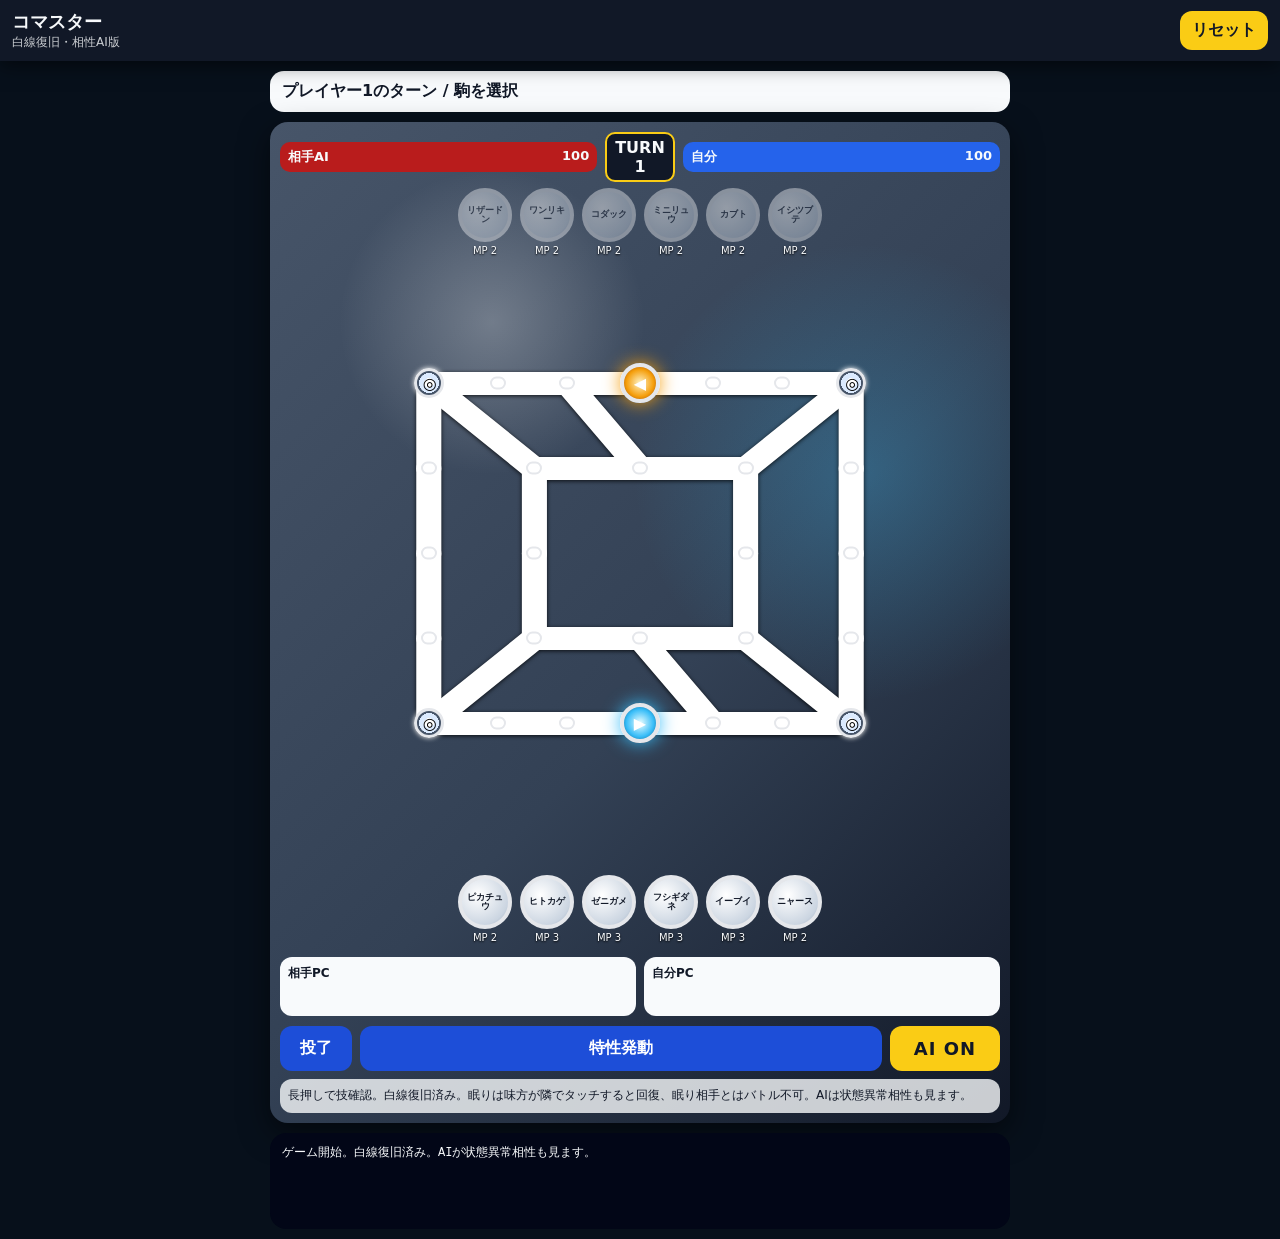
==== commit 5f248980: "Restore board lines and add status matchup AI" ====
--- a/play.html
+++ b/play.html
@@ -1 +1,39 @@
-<!doctype html><html lang=ja><head><meta charset=utf-8><meta name=viewport content='width=device-width,initial-scale=1,viewport-fit=cover'><title>コマスター オフライン</title><style>*{box-sizing:border-box}body{margin:0;background:#07101b;color:#f8fafc;font-family:system-ui,sans-serif}button{font:inherit}header{position:sticky;top:0;z-index:10;display:flex;justify-content:space-between;align-items:center;padding:10px 12px;background:#111827;box-shadow:0 4px 18px #0008}h1{font-size:18px;margin:0}.sub{font-size:12px;opacity:.8}.reset{border:0;border-radius:12px;padding:9px 12px;background:#facc15;color:#111827;font-weight:900}.app{max-width:760px;margin:auto;padding:10px;display:grid;gap:10px}.status{background:#f8fafc;color:#111827;border-radius:14px;padding:10px 12px;font-weight:900}.field{border-radius:18px;overflow:hidden;padding:10px;background:linear-gradient(135deg,#475569,#334155 55%,#111827);box-shadow:0 10px 30px #0008}.scorebar{display:grid;grid-template-columns:1fr auto 1fr;gap:8px;align-items:center}.score{display:flex;justify-content:space-between;border-radius:10px;padding:6px 8px;font-size:13px;font-weight:900}.score.p2{background:#b91c1c}.score.p1{background:#2563eb}.turn{border:2px solid #facc15;background:#111827;border-radius:10px;text-align:center;padding:4px 8px;font-weight:900}.bench{min-height:70px;display:flex;justify-content:center;gap:8px;flex-wrap:wrap;padding:6px 0}.slot{width:54px}.benchBtn{width:54px;height:54px;border-radius:999px;border:4px solid #e5e7eb;background:#e5e7eb;color:#111827;font-size:9px;font-weight:900;line-height:1.05;padding:4px;touch-action:none}.benchBtn.active{outline:4px solid #facc15}.benchBtn:disabled{opacity:.45}.meta{text-align:center;font-size:10px;margin-top:3px}.board{position:relative;aspect-ratio:100/92;max-width:660px;margin:auto}.lines{position:absolute;inset:0;width:100%;height:100%;pointer-events:none;filter:drop-shadow(0 1px 2px #000c)}.edge{stroke:#fff;stroke-width:3.8;stroke-linecap:round}.node{position:absolute;transform:translate(-50%,-50%);width:13px;height:13px;border-radius:999px;background:#fff;border:2px solid #e5e7eb;box-shadow:0 0 5px #fff;z-index:2}.node.spawn{width:30px;height:30px;border-width:3px;background:#dbeafe}.node.goal{width:40px;height:40px;border-width:4px;background:#f59e0b;display:grid;place-items:center;color:#fff;font-weight:900;box-shadow:0 0 18px #f59e0b}.node.goal.player{background:#38bdf8}.node.reach{outline:4px solid #60a5fa;outline-offset:3px}.node.attack{outline:4px solid #fb7185;outline-offset:3px}.fig{position:absolute;transform:translate(-50%,-50%);width:52px;height:52px;border-radius:999px;border:4px solid #cbd5e1;display:grid;place-items:center;text-align:center;padding:4px;color:#fff;font-size:9px;font-weight:900;line-height:1.02;box-shadow:0 10px 18px #0008;z-index:4;touch-action:none}.fig.p1{background:#2563eb}.fig.p2{background:#dc2626}.fig.sel{outline:5px solid #facc15}.fig.attackable{outline:5px solid #fb7185}.fig.waiting{filter:grayscale(.55);opacity:.75}.mp{position:absolute;right:-3px;bottom:-3px;min-width:21px;height:21px;border-radius:999px;background:#0ea5e9;border:2px solid #fff;display:grid;place-items:center;font-size:12px}.mark{position:absolute;left:-6px;top:-6px;border-radius:999px;background:#111827dd;border:1px solid #fff;padding:2px 4px;font-size:9px}.pcRows{display:grid;grid-template-columns:1fr 1fr;gap:8px;margin-top:8px}.pcBox{background:#f8fafc;color:#111827;border-radius:12px;padding:8px}.pcTitle{font-size:12px;font-weight:900}.chips{display:flex;gap:6px;flex-wrap:wrap;min-height:26px}.chips span{background:#e5e7eb;border-radius:999px;padding:4px 8px;font-size:11px;font-weight:900}.actions{display:grid;grid-template-columns:72px 1fr 110px;gap:8px;margin-top:10px}.action{border:0;border-radius:12px;padding:12px 8px;font-weight:900}.surrender,.ability{background:#1d4ed8;color:#fff}.ai{background:#facc15;color:#111827;font-size:18px}.hint{background:#f8fafccc;color:#111827;border-radius:12px;padding:8px;font-size:12px;line-height:1.45;margin-top:8px}.log{background:#020617;border-radius:16px;padding:12px;min-height:96px;white-space:pre-wrap;font:12px ui-monospace,monospace;line-height:1.45}.overlay{position:fixed;inset:0;display:none;align-items:center;justify-content:center;padding:14px;z-index:50;background:#000b}.box{width:min(720px,100%);max-height:92vh;overflow:auto;background:#f8fafc;color:#111827;border-radius:22px;padding:14px;box-shadow:0 22px 60px #000b}.title{text-align:center;font-size:18px;font-weight:900;margin-bottom:10px}.battleStack{display:grid;gap:10px}.card{background:#e5e7eb;border-radius:18px;padding:10px;text-align:center}.name{font-weight:900;margin-bottom:8px}.wwrap{position:relative;width:min(48vw,190px);aspect-ratio:1;margin:auto}.pointer{position:absolute;left:50%;top:-4px;transform:translateX(-50%);width:0;height:0;border-left:10px solid transparent;border-right:10px solid transparent;border-top:18px solid #111827;z-index:5}.wheel{position:absolute;inset:0;border-radius:999px;border:8px solid #111827;transition:transform 1.45s cubic-bezier(.12,.8,.18,1);box-shadow:inset 0 0 0 4px #fff,0 8px 18px #0004;overflow:hidden}.wheel:after{content:'';position:absolute;inset:38%;border-radius:999px;background:#111827;border:4px solid #fff;z-index:4}.wlabel{position:absolute;left:50%;top:50%;width:68px;margin-left:-34px;margin-top:-7px;padding:1px 3px;border-radius:999px;background:#ffffffbf;color:#111827;font-size:7px;font-weight:900;line-height:1.05;text-align:center;z-index:3;white-space:nowrap;overflow:hidden;text-overflow:ellipsis}.res{min-height:24px;font-size:13px;font-weight:900;margin-top:8px}.segs{text-align:left;margin-top:8px;font-size:11px;line-height:1.35}.seg{display:flex;align-items:center;gap:5px;border-top:1px solid #cbd5e1;padding:3px 0}.sw{width:10px;height:10px;border-radius:999px;border:1px solid #334155;flex:0 0 auto}.result{text-align:center;font-weight:900;margin:12px 0}.primary{width:100%;border:0;border-radius:14px;padding:12px;background:#facc15;color:#111827;font-weight:900}.infoBody{font-size:13px;line-height:1.5}.infoBody h3{margin:10px 0 5px}.infoMove{border-top:1px solid #cbd5e1;padding:6px 0}.locked .benchBtn,.locked .node,.locked .fig,.locked .reset{pointer-events:none}@media(max-width:480px){.slot{width:49px}.benchBtn{width:49px;height:49px;font-size:8px}.fig{width:46px;height:46px;font-size:8px}.wwrap{width:170px}.wlabel{font-size:7px;width:62px;margin-left:-31px}.actions{grid-template-columns:64px 1fr 92px}.ai{font-size:15px}}</style></head><body><header><div><h1>コマスター</h1><div class=sub>状態異常修正版</div></div><button id=reset class=reset>リセット</button></header><main class=app><div id=status class=status></div><section class=field><div class=scorebar><div class='score p2'><span>相手AI</span><span>100</span></div><div class=turn>TURN<br><span id=turnCount>1</span></div><div class='score p1'><span>自分</span><span>100</span></div></div><div id=topBench class=bench></div><div id=board class=board></div><div id=bottomBench class=bench></div><div class=pcRows><div class=pcBox><div class=pcTitle>相手PC</div><div id=p2pc class=chips></div></div><div class=pcBox><div class=pcTitle>自分PC</div><div id=p1pc class=chips></div></div></div><div class=actions><button class='action surrender' disabled>投了</button><button id=skipAction class='action ability' disabled>特性発動</button><button id=aiBtn class='action ai'>AI ON</button></div><div class=hint>長押しで技確認。眠りは味方が隣でタッチすると回復します。眠り状態の相手とはバトルできません。バトル表示は上が相手、下が自分です。</div></section><div id=log class=log></div></main><div id=ro class=overlay><div class=box><div class=title>バトルルーレット</div><div class=battleStack><div class=card><div id=tn class=name></div><div class=wwrap><div class=pointer></div><div id=tw class=wheel></div></div><div id=tr class=res></div><div id=ts class=segs></div></div><div class=card><div id=bn class=name></div><div class=wwrap><div class=pointer></div><div id=bw class=wheel></div></div><div id=brr class=res></div><div id=bs class=segs></div></div></div><div id=br class=result>ルーレット回転中...</div><button id=cont class=primary style=display:none>続ける</button></div></div><div id=info class=overlay><div class=box><div class=title id=infoTitle>フィギュア情報</div><div id=infoBody class=infoBody></div><button id=infoClose class=primary>閉じる</button></div></div><script>const NODES={ot1:[18,20],ot2:[28.5,20],ot3:[39,20],ot4:[50,20],ot5:[61,20],ot6:[71.5,20],ot7:[82,20],ol2:[18,34],ol3:[18,48],ol4:[18,62],or2:[82,34],or3:[82,48],or4:[82,62],it1:[34,34],it2:[50,34],it3:[66,34],im1:[34,48],im3:[66,48],ib1:[34,62],ib2:[50,62],ib3:[66,62],ob1:[18,76],ob2:[28.5,76],ob3:[39,76],ob4:[50,76],ob5:[61,76],ob6:[71.5,76],ob7:[82,76]};const EDGES=[['ot1','ot2'],['ot2','ot3'],['ot3','ot4'],['ot4','ot5'],['ot5','ot6'],['ot6','ot7'],['ot1','ol2'],['ol2','ol3'],['ol3','ol4'],['ol4','ob1'],['ot7','or2'],['or2','or3'],['or3','or4'],['or4','ob7'],['ob1','ob2'],['ob2','ob3'],['ob3','ob4'],['ob4','ob5'],['ob5','ob6'],['ob6','ob7'],['it1','it2'],['it2','it3'],['it1','im1'],['im1','ib1'],['it3','im3'],['im3','ib3'],['ib1','ib2'],['ib2','ib3'],['ot1','it1'],['ot7','it3'],['ob1','ib1'],['ob7','ib3'],['ot3','it2'],['ob5','ib2']];const SPAWN={p1:['ob1','ob7'],p2:['ot1','ot7']},TARGET={p1:'ot4',p2:'ob4'},CORNERS={p1:['ot1','ot7'],p2:['ob1','ob7']};function M(c,n,d,s,e){return{c,n,d,s,e:e||null}}const F={pikachu:{n:'ピカチュウ',mp:2,r:'R',w:[M('gold','でんこうせっか',50,20),M('white','かみなり',100,12),M('purple','でんじは',2,20,{condition:'paralyze'}),M('white','でんきショック',30,40),M('miss','ミス',0,4)]},charmander:{n:'ヒトカゲ',mp:3,r:'UC',w:[M('white','ほのおのしっぽ',40,24),M('purple','えんまく',1,28,{wait:1}),M('white','ひっかく',10,32),M('miss','ミス',0,12)]},squirtle:{n:'ゼニガメ',mp:3,r:'UC',w:[M('miss','ミス',0,12),M('white','あわ',30,44),M('blue','からにこもる',0,40,{selfWait:1})]},bulbasaur:{n:'フシギダネ',mp:3,r:'UC',w:[M('purple','どくのこな',1,24,{condition:'poison'}),M('white','タネばくだん',50,20),M('purple','ねむりごな',1,24,{condition:'sleep'}),M('miss','ミス',0,28)]},eevee:{n:'イーブイ',mp:3,r:'R',w:[M('blue','かわす',0,8),M('white','たいあたり',30,24),M('white','きあいだめ',0,28,{focus:true,noKo:true,boost:2}),M('gold','でんこうせっか',20,16),M('blue','かわす',0,12),M('miss','ミス',0,8)]},meowth:{n:'ニャース',mp:2,r:'R',w:[M('purple','ねこだまし',3,32,{swap:true}),M('white','ひっかく',40,36),M('blue','かわす',0,20),M('miss','ミス',0,8)]},charizard:{n:'リザードン',mp:2,r:'EX',w:[M('miss','ミス',0,8),M('white','ほのおのうず',60,56,{chain:true}),M('miss','ミス',0,4),M('white','ドラゴンテール',100,28,{bench:true})]},machop:{n:'ワンリキー',mp:2,r:'C',w:[M('miss','ミス',0,8),M('white','きあいパンチ',40,56),M('miss','ミス',0,4),M('blue','かわす',0,28)]},psyduck:{n:'コダック',mp:2,r:'UC',w:[M('white','みずのはどう',60,24,{condition:'confuse'}),M('white','ちょうねんりき',40,32),M('purple','かなしばり',2,28,{wait:1}),M('miss','ミス',0,12)]},dratini:{n:'ミニリュウ',mp:2,r:'R',w:[M('white','りゅうのいかり',80,20),M('purple','つきとばす',2,24,{bench:true}),M('miss','ミス',0,8),M('white','フリーズテール',30,44,{condition:'frozen'})]},kabuto:{n:'カブト',mp:2,r:'UC',w:[M('miss','ミス',0,4),M('blue','まもる',0,16,{selfWait:1}),M('white','マッドショット',40,40,{mpMinus:1}),M('blue','まもる',0,16,{selfWait:1}),M('gold','アクアジェット',30,20)]},geodude:{n:'イシツブテ',mp:2,r:'C',w:[M('purple','じばく',3,24,{selfko:true}),M('white','ころがる',30,40,{chain:true}),M('white','いわおとし',40,24),M('miss','ミス',0,8)]}};const DECKS={p1:['pikachu','charmander','squirtle','bulbasaur','eevee','meowth'],p2:['charizard','machop','psyduck','dratini','kabuto','geodude']};let seq=1,s,aiEnabled=true,aiTimer=null;const $=q=>document.querySelector(q);function turnLabel(id){return id==='p1'?'プレイヤー1':'AI'}function other(p){return p==='p1'?'p2':'p1'}function neigh(id){return EDGES.filter(e=>e[0]===id||e[1]===id).map(e=>e[0]===id?e[1]:e[0])}function freshStatus(){return{condition:null,mpMinus:0}}function piece(fig,owner){return{id:owner+'-'+seq++,owner,fig,n:F[fig].n,mp:F[fig].mp,pos:null,wait:0,status:freshStatus(),focusGuard:false}}function player(id){return{bench:DECKS[id].map(t=>piece(t,id)),field:[],pc:[]}}function all(){return[...s.p1.field,...s.p2.field]}function at(node){return all().find(p=>p.pos===node)}function byid(id){return[...s.p1.bench,...s.p2.bench,...s.p1.field,...s.p2.field,...s.p1.pc,...s.p2.pc].find(p=>p.id===id)}function addlog(t){s.log.unshift(t)}function clear(){s.sel=null;s.reach=[];s.attack=[]}function init(){seq=1;s={p1:player('p1'),p2:player('p2'),turn:'p1',sel:null,reach:[],attack:[],pending:null,win:null,locked:false,turnCount:1,log:['ゲーム開始。状態異常ルールを更新しました。']};checkWaitWin();render()}function canAct(p){return p.wait<=0&&p.status.condition!=='sleep'&&p.status.condition!=='frozen'}function isPassThrough(p){return p.status.condition==='sleep'}function futureMp(p){return Math.max(0,p.mp-(p.status.mpMinus||0))}function effectiveMp(p){if(!canAct(p))return 0;return Math.max(0,futureMp(p)-(s.turnCount===1&&s.turn==='p1'?1:0))}function occupiedAll(){return new Set(all().map(p=>p.pos))}function moveBlockedExcept(self){return new Set(all().filter(p=>p!==self&&!isPassThrough(p)).map(p=>p.pos))}function reachableMap(start,mp,blocked){const vis=new Map([[start,0]]),q=[start];while(q.length){const c=q.shift(),d=vis.get(c);if(d>=mp)continue;for(const n of neigh(c)){if(blocked.has(n)||vis.has(n))continue;vis.set(n,d+1);q.push(n)}}return vis}function reachableFrom(start,mp,blocked){const vis=reachableMap(start,mp,blocked);vis.delete(start);return[...vis.keys()]}function reachableMove(p){const stops=occupiedAll();stops.delete(p.pos);return reachableFrom(p.pos,effectiveMp(p),moveBlockedExcept(p)).filter(n=>!stops.has(n))}function adjacentEnemies(p){return all().filter(o=>o.owner!==p.owner&&p.pos&&neigh(p.pos).includes(o.pos))}function entryTargets(p){return entryTargetsForPlayer(p,s.turn)}function entryTargetsForPlayer(p,playerId){const total=Math.max(0,p.mp-(s.turnCount===1&&playerId==='p1'?1:0));if(total<=0||p.wait>0)return[];const r=new Set(),stops=occupiedAll(),passBlock=new Set(all().filter(o=>!isPassThrough(o)).map(o=>o.pos));for(const sp of SPAWN[playerId]){if(at(sp))continue;r.add(sp);for(const n of reachableFrom(sp,total-1,passBlock))if(!stops.has(n))r.add(n)}return[...r]}function canPieceAct(p){return canAct(p)&&(reachableMove(p).length>0||adjacentEnemies(p).some(e=>e.status.condition!=='sleep'))}function hasAnyMove(playerId){return s[playerId].bench.some(p=>entryTargetsForPlayer(p,playerId).length>0)||s[playerId].field.some(canPieceAct)||s[playerId].field.some(canWakeByAlly)}function checkWaitWin(){if(s.win)return;const current=s.turn;if(!hasAnyMove(current)){s.win=other(current);clear();addlog(turnLabel(current)+'は動けません。'+turnLabel(s.win)+'の勝利です！')}}function tickWait(owner){for(const p of [...s[owner].bench,...s[owner].field])if(p.wait>0)p.wait--}function end(){const prev=s.turn;s.pending=null;tickWait(prev);clear();s.turn=other(prev);s.turnCount++;checkWaitWin()}function addWait(p,n=1){p.wait=Math.max(p.wait,p.owner===s.turn?n+1:n)}function addBenchWait(p,n=1){p.wait=Math.max(p.wait,n)}function wake(p){if(p.status.condition==='sleep'||p.status.condition==='frozen'){addlog(p.n+'は味方にタッチされて'+condJP[p.status.condition]+'が治りました。');p.status.condition=null;return true}return false}function canWakeByAlly(p){return p.status.condition==='sleep'&&s[p.owner].field.some(a=>a!==p&&canAct(a)&&neigh(a.pos).includes(p.pos))}function tryWake(p){if(p.owner===s.turn&&canWakeByAlly(p)){wake(p);end();render();return true}return false}function selectBench(id){if(s.win||s.locked||s.pending||s.turn!=='p1')return;const p=s.p1.bench.find(x=>x.id===id);if(!p||p.wait>0)return addlog(p?p.n+'は待機中です。':'');const targets=entryTargets(p);if(!targets.length){addlog(p.n+'は今は出撃できません。');return}s.sel={type:'bench',id};s.reach=targets;s.attack=[];addlog(p.n+'を選択。出撃先を選んでください。');render()}function selectField(id){if(s.win||s.locked||s.pending||s.turn!=='p1')return;const p=s.p1.field.find(x=>x.id===id);if(!p)return;if(tryWake(p))return;if(!canAct(p)){addlog(p.n+'は状態異常/ウェイトで動けません。');return}s.sel={type:'field',id};s.reach=reachableMove(p);s.attack=adjacentEnemies(p).filter(e=>e.status.condition!=='sleep').map(o=>o.pos);addlog(p.n+'を選択。移動後に隣接敵を選択できます。');render()}function clickNode(n){if(s.win||s.locked)return;const t=at(n);if(s.pending&&s.pending.phase==='chooseEnemy'){if(t&&canChoosePendingEnemy(t))startBattleWith(t.id);return}if(t&&t.owner===s.turn&&s.turn==='p1'){selectField(t.id);return}if(!s.sel)return;if(s.sel.type==='bench'&&s.reach.includes(n)){deploy(n);return}if(s.sel.type==='field'&&s.reach.includes(n)&&!t){move(n);return}if(s.sel.type==='field'&&t&&t.owner!==s.turn){const a=byid(s.sel.id);if(t.status.condition==='sleep'){addlog('ねむり状態の相手とはバトルできません。');return}if(a&&neigh(a.pos).includes(t.pos))startBattleWith(t.id);else addlog('まず敵の隣へ移動してください。')}}function clickFigure(p){if(s.win||s.locked)return;if(tryWake(p))return;if(s.pending&&s.pending.phase==='chooseEnemy'){if(canChoosePendingEnemy(p))startBattleWith(p.id);else addlog('隣接している敵を選んでください。');return}if(p.owner===s.turn&&s.turn==='p1'){selectField(p.id);return}if(s.sel&&s.sel.type==='field'){const a=byid(s.sel.id);if(p.status.condition==='sleep'){addlog('ねむり状態の相手とはバトルできません。');return}if(a&&neigh(a.pos).includes(p.pos)){startBattleWith(p.id);return}}addlog('まず移動して敵の隣に着いてください。')}function deploy(n){const pl=s[s.turn],p=pl.bench.find(x=>x.id===s.sel.id);pl.bench=pl.bench.filter(x=>x.id!==p.id);p.pos=n;pl.field.push(p);addlog(turnLabel(p.owner)+'の'+p.n+'が出撃しました。');if(n===TARGET[p.owner]){s.win=p.owner;clear();addlog(turnLabel(p.owner)+'の勝利です！');render();return}resolveSurrounds();end();render()}function move(n){const p=byid(s.sel.id);p.pos=n;addlog(turnLabel(p.owner)+'の'+p.n+'が移動しました。');afterMove(p)}function afterMove(p){if(p.pos===TARGET[p.owner]){s.win=p.owner;clear();addlog(turnLabel(p.owner)+'の勝利です！');render();return}resolveSurrounds();if(!s[p.owner].field.includes(p)){end();render();return}const enemies=adjacentEnemies(p).filter(e=>e.status.condition!=='sleep');if(enemies.length){s.pending={phase:'chooseEnemy',a:p.id};s.sel=null;s.reach=[];s.attack=enemies.map(e=>e.pos);addlog('隣接している敵を選ぶとバトルします。戦わない場合は「バトルしない」。');render();if(p.owner==='p2'&&aiEnabled)setTimeout(()=>aiChooseEnemy(),420);return}end();render()}function canChoosePendingEnemy(p){const a=byid(s.pending&&s.pending.a);return a&&p&&p.owner!==a.owner&&p.status.condition!=='sleep'&&neigh(a.pos).includes(p.pos)}function startBattleWith(defid){const a=s.pending?byid(s.pending.a):byid(s.sel&&s.sel.id),d=byid(defid);if(!a||!d||!neigh(a.pos).includes(d.pos)){addlog('隣接していないのでバトルできません。');return}if(a.status.condition==='sleep'||d.status.condition==='sleep'){addlog('ねむり状態ではバトルできません。');return}s.pending={phase:'battle',a:a.id,d:d.id};clear();startBattle()}function removeField(p){s[p.owner].field=s[p.owner].field.filter(x=>x.id!==p.id);p.pos=null}function resetOnBench(p){p.status=freshStatus();p.focusGuard=false}function sendToBench(p){removeField(p);resetOnBench(p);addBenchWait(p);s[p.owner].bench.push(p);addlog(p.n+'はベンチへ戻されました。状態異常は消えました。')}function pc(p){const pl=s[p.owner];removeField(p);resetOnBench(p);if(pl.pc.length>=2){const out=pl.pc.shift();resetOnBench(out);addBenchWait(out);pl.bench.push(out);addlog(out.n+'がPCから待機1でベンチへ戻りました。')}pl.pc.push(p);addlog(turnLabel(p.owner)+'の'+p.n+'はPCへ送られました。')}function resolveSurrounds(){let changed=true;while(changed){changed=false;for(const p of [...all()]){const ns=neigh(p.pos);if(ns.length&&ns.every(n=>{const o=at(n);return o&&o.owner!==p.owner})){addlog(p.n+'は包囲されました。');pc(p);changed=true;break}}}}function cloneSeg(x){return{c:x.c,n:x.n,d:x.d,s:x.s,e:x.e?{...x.e}:null,boost:1}}function wheelFor(p){let w=F[p.fig].w.map(cloneSeg);if(p.status.condition==='paralyze'){const valid=w.filter(x=>x.c!=='miss'),min=Math.min(...valid.map(x=>x.s));for(const seg of w)if(seg.c!=='miss'&&seg.s===min){seg.c='miss';seg.n='ミス';seg.d=0;seg.e=null;seg.paralyzed=true}addlog(p.n+'はマヒで最小幅の技がミス扱いです。')}return w}function spinRaw(w){let total=w.reduce((a,b)=>a+b.s,0),r=Math.random()*total,acc=0;for(let i=0;i<w.length;i++){const seg=w[i],st=acc/total*360;acc+=seg.s;const en=acc/total*360;if((r-=seg.s)<=0)return{seg:cloneSeg(seg),center:(st+en)/2,index:i,wheel:w,chain:[]}}const last=w[w.length-1];return{seg:cloneSeg(last),center:350,index:w.length-1,wheel:w,chain:[]}}function spinFor(p){const w=wheelFor(p);let r=spinRaw(w);if(p.status.condition==='confuse'&&w.length>1){const old=r.seg.n,ni=(r.index+1)%w.length;r.seg=cloneSeg(w[ni]);r.index=ni;r.chain=[old,'こんらん'];addlog(p.n+'は混乱で技がずれました。'+old+' → '+r.seg.n)}return r}function resolveMoveSpin(p){let r=spinFor(p);if(r.seg.e&&r.seg.e.focus){p.focusGuard=true;addlog(p.n+'のきあいだめ。負けても気絶せず、次の攻撃を強化します。');const next=spinFor(p);next.chain=[r.seg.n];if(next.seg.c==='white'||next.seg.c==='gold'){next.seg.boost=r.seg.e.boost||2;addlog(next.seg.n+'のダメージが'+next.seg.boost+'倍になります。')}else next.seg.noKo=true;return next}return r}function baseValue(seg,p){let v=seg.d||0;if(seg.boost)v*=seg.boost;if(p.status.condition==='poison'&&(seg.c==='white'||seg.c==='gold'))v=Math.max(0,v-20);if(p.status.condition==='toxic'&&(seg.c==='white'||seg.c==='gold'))v=Math.max(0,v-40);if(p.status.condition==='burn'&&(seg.c==='white'||seg.c==='gold'))v=Math.max(0,v-10);return v}function isDamage(seg){return seg.c==='white'||seg.c==='gold'}function isKoAttack(seg,p){return isDamage(seg)&&baseValue(seg,p)>0}function compare(a,b,ap,bp){const A=a.c,B=b.c,av=baseValue(a,ap),bv=baseValue(b,bp);if(A==='blue'||B==='blue')return{winner:'draw',ko:false,blue:true,mode:A==='blue'&&B==='blue'?'blue-both':'blue-null'};if(A==='miss'&&B==='miss')return{winner:'draw',ko:false,mode:'null'};if(A==='miss')return{winner:'def',ko:isKoAttack(b,bp),mode:'oneway'};if(B==='miss')return{winner:'atk',ko:isKoAttack(a,ap),mode:'oneway'};if(A==='gold'&&B==='purple')return{winner:'atk',ko:isKoAttack(a,ap),mode:'oneway'};if(B==='gold'&&A==='purple')return{winner:'def',ko:isKoAttack(b,bp),mode:'oneway'};if(A==='purple'||B==='purple'){if(A==='purple'&&B==='purple'){if(av===bv)return{winner:'draw',ko:false,mode:'null'};return{winner:av>bv?'atk':'def',ko:false,mode:'oneway'}}return{winner:A==='purple'?'atk':'def',ko:false,mode:'oneway'}}if(av===bv)return{winner:'draw',ko:false,mode:'damage-draw'};const win=av>bv?'atk':'def';return{winner:win,ko:isKoAttack(win==='atk'?a:b,win==='atk'?ap:bp),mode:'damage'}}const condJP={paralyze:'マヒ',poison:'どく',toxic:'どくどく',sleep:'ねむり',frozen:'こおり',burn:'やけど',confuse:'混乱'};function setCondition(p,c){p.status.condition=c;addlog(p.n+'は'+condJP[c]+'になりました。')}function applySelfOnly(seg,user){if(seg.e&&seg.e.selfWait){addWait(user,seg.e.selfWait);addlog(user.n+'にウェイトがつきました。')}}function applyMoveEffect(seg,user,target,context){const e=seg.e;if(!e)return false;let handled=false;if(e.selfWait){addWait(user,e.selfWait);addlog(user.n+'にウェイトがつきました。')}if(e.condition&&target){setCondition(target,e.condition);handled=true}if(e.wait&&target){addWait(target,e.wait);addlog(target.n+'にウェイトがつきました。');handled=true}if(e.mpMinus&&target){target.status.mpMinus=Math.max(target.status.mpMinus,e.mpMinus);addlog(target.n+'にMP-'+e.mpMinus+'がつきました。');handled=true}if(e.swap&&target&&user.pos&&target.pos){const a=user.pos;user.pos=target.pos;target.pos=a;addlog(user.n+'と'+target.n+'の場所が入れ替わりました。');handled=true}if(e.bench&&target&&s[target.owner].field.includes(target)){sendToBench(target);handled=true}if(e.selfko&&target){addlog(seg.n+'！両方PCへ送られます。');pc(user);if(s[target.owner].field.includes(target))pc(target);handled=true}if(e.chain&&context&&context.winner){addlog(seg.n+'の追加効果。連続スピンは簡易処理中です。')}return handled}function segText(t,p){if(t.c==='miss')return t.n;if(t.c==='blue')return t.n+' [青]';if(t.c==='purple')return t.n+' [紫 ★'+t.d+']';if(t.c==='gold')return t.n+' [金 '+baseValue(t,p)+']';return t.n+' [白 '+baseValue(t,p)+']'}function colorOf(c){return{miss:'#ef4444',white:'#f8fafc',gold:'#facc15',purple:'#a855f7',blue:'#38bdf8'}[c]||'#fff'}function gradient(w){let total=w.reduce((a,b)=>a+b.s,0),acc=0,parts=[];for(const seg of w){const st=acc/total*360;acc+=seg.s;const en=acc/total*360;parts.push(colorOf(seg.c)+' '+st+'deg '+en+'deg')}return'conic-gradient('+parts.join(',')+')'}function labelHtml(w){let total=w.reduce((a,b)=>a+b.s,0),acc=0,out='';for(const seg of w){const st=acc/total*360;acc+=seg.s;const c=(st+acc/total*360)/2;out+='<span class=wlabel style=transform:rotate('+c+'deg) translateY(-58px) rotate('+(-c)+'deg)>'+seg.n+'</span>'}return out}function effText(e){if(!e)return'追加効果なし';let a=[];if(e.focus)a.push('再スピン/負けても気絶しない/次ダメージ強化');if(e.condition)a.push(condJP[e.condition]+'付与');if(e.wait)a.push('相手にウェイト');if(e.selfWait)a.push('自分にウェイト');if(e.mpMinus)a.push('相手にMP-'+e.mpMinus);if(e.bench)a.push('相手をベンチへ戻す');if(e.swap)a.push('場所を入れ替え');if(e.selfko)a.push('両方PC');if(e.chain)a.push('連続スピン');return a.join('・')}function segList(w,p){return w.map(seg=>'<div class=seg><span class=sw style=background:'+colorOf(seg.c)+'></span><span>'+segText(cloneSeg(seg),p)+' / '+seg.s+(seg.paralyzed?' / マヒでミス化':'')+(seg.e?' / '+effText(seg.e):'')+'</span></div>').join('')}function startBattle(){const a=byid(s.pending&&s.pending.a),d=byid(s.pending&&s.pending.d);if(!a||!d||!neigh(a.pos).includes(d.pos)){addlog('隣接していないのでバトルできません。');end();render();return}if(a.status.condition==='sleep'||d.status.condition==='sleep'){addlog('ねむり状態ではバトルできません。');s.pending=null;render();return}const as=resolveMoveSpin(a),ds=resolveMoveSpin(d),out=compare(as.seg,ds.seg,a,d);s.locked=true;render();showRoulette(a,d,as,ds,out,()=>{addlog(a.n+': '+segText(as.seg,a)+' / '+d.n+': '+segText(ds.seg,d));if(out.blue){if(out.mode!=='blue-both'){const blueP=as.seg.c==='blue'?a:d,blueSeg=as.seg.c==='blue'?as.seg:ds.seg;applySelfOnly(blueSeg,blueP)}addlog(out.mode==='blue-both'?'青技同士で打ち消し。追加効果は発生しません。':'青技が最優先。相手の技と効果はすべて無効です。')}else if(out.winner==='draw'){addlog('無効試合です。どちらの相手向け効果も発動しません。');if(out.mode==='damage-draw'){applyMoveEffect(as.seg,a,d,{draw:true});applyMoveEffect(ds.seg,d,a,{draw:true})}}else{const atkWins=out.winner==='atk',winP=atkWins?a:d,loseP=atkWins?d:a,winSeg=atkWins?as.seg:ds.seg,loseSeg=atkWins?ds.seg:as.seg;applyMoveEffect(winSeg,winP,loseP,{winner:true});if(out.mode==='damage'&&isDamage(loseSeg)){applyMoveEffect(loseSeg,loseP,winP,{loserDamage:true})}if(out.ko&&s[loseP.owner].field.includes(loseP)){if(loseP.focusGuard||loseSeg.noKo){addlog(loseP.n+'は技効果で気絶しません。')}else if(!(winSeg.e&&(winSeg.e.bench||winSeg.e.selfko))){addlog(winP.n+'の勝ちです。');pc(loseP)}}else addlog(winP.n+'の判定勝ちです。')}a.focusGuard=false;d.focusGuard=false;s.pending=null;resolveSurrounds();s.locked=false;end();render()})}function showRoulette(a,d,as,ds,out,apply){const topP=a.owner==='p2'?a:d,botP=a.owner==='p1'?a:d,topR=topP===a?as:ds,botR=botP===a?as:ds,tw=$('#tw'),bw=$('#bw'),btn=$('#cont');$('#tn').textContent='相手: '+topP.n+' / MP'+topP.mp+' / '+F[topP.fig].r;$('#bn').textContent='自分: '+botP.n+' / MP'+botP.mp+' / '+F[botP.fig].r;$('#tr').textContent='';$('#brr').textContent='';$('#ts').innerHTML=segList(topR.wheel||wheelFor(topP),topP);$('#bs').innerHTML=segList(botR.wheel||wheelFor(botP),botP);$('#br').textContent='ルーレット回転中...';btn.style.display='none';for(const w of [tw,bw]){w.style.transition='none';w.style.transform='rotate(0deg)'}tw.style.background=gradient(topR.wheel||F[topP.fig].w);bw.style.background=gradient(botR.wheel||F[botP.fig].w);tw.innerHTML=labelHtml(topR.wheel||F[topP.fig].w);bw.innerHTML=labelHtml(botR.wheel||F[botP.fig].w);$('#ro').style.display='flex';setTimeout(()=>{tw.style.transition='transform 1.45s cubic-bezier(.12,.8,.18,1)';bw.style.transition='transform 1.45s cubic-bezier(.12,.8,.18,1)';tw.style.transform='rotate('+(1440+360-topR.center)+'deg)';bw.style.transform='rotate('+(1440+360-botR.center)+'deg)'},50);setTimeout(()=>{$('#tr').textContent=(topR.chain&&topR.chain.length?topR.chain.join('→')+'→':'')+segText(topR.seg,topP);$('#brr').textContent=(botR.chain&&botR.chain.length?botR.chain.join('→')+'→':'')+segText(botR.seg,botP);$('#br').textContent=out.blue?'青技で完全無効':out.winner==='draw'?'無効試合':out.winner==='atk'?a.n+'の判定勝ち':d.n+'の判定勝ち';btn.style.display='block';btn.onclick=()=>{$('#ro').style.display='none';apply()};if(a.owner==='p2'&&aiEnabled)setTimeout(()=>{if($('#ro').style.display==='flex')btn.click()},850)},1650)}function shortestDist(from,to){if(from===to)return 0;const vis=new Map([[from,0]]),q=[from];while(q.length){const c=q.shift(),d=vis.get(c);for(const n of neigh(c)){if(vis.has(n))continue;if(n===to)return d+1;vis.set(n,d+1);q.push(n)}}return 99}function segProbList(p){const w=wheelFor(p),total=w.reduce((a,b)=>a+b.s,0);return w.map(x=>({seg:cloneSeg(x),prob:x.s/total}))}function battleScore(a,d){let score=0;for(const A of segProbList(a))for(const D of segProbList(d)){const o=compare(A.seg,D.seg,a,d),p=A.prob*D.prob;if(o.blue)score+=0;else if(o.winner==='atk')score+=p*(o.ko?140:42);else if(o.winner==='def')score-=p*(o.ko?155:38)}return score+(F[a.fig].r==='EX'?12:0)-(F[d.fig].r==='EX'?8:0)}function activeMp(p){return canAct(p)?futureMp(p):0}function mpCornerThreat(p,owner,node=p.pos){return p&&activeMp(p)>=3&&CORNERS[owner].includes(node)&&activeMp(p)>=shortestDist(node,TARGET[owner])}function nextWinThreatFor(owner){for(const p of s[owner].field){if(!canAct(p)||!p.pos)continue;if(reachableMove(p).includes(TARGET[owner]))return 100000;if(activeMp(p)>=shortestDist(p.pos,TARGET[owner]))return mpCornerThreat(p,owner)?22000:7000}for(const p of s[owner].bench){if(entryTargetsForPlayer(p,owner).includes(TARGET[owner]))return 100000;for(const n of entryTargetsForPlayer(p,owner))if(p.mp>=shortestDist(n,TARGET[owner]))return mpCornerThreat(p,owner,n)?18000:5000}return 0}function defensePressure(owner){const enemy=other(owner),goal=TARGET[enemy];let v=0;for(const e of s[enemy].field){const d=shortestDist(e.pos,goal);if(d<=1)v+=2200;else if(d<=2)v+=900;if(activeMp(e)>=d)v+=2200}const th=nextWinThreatFor(enemy);if(th>=100000)v+=7000;else if(th>0)v+=1100;return v}function entryPointScore(owner,node){const enemy=other(owner);let sc=0;if(SPAWN[owner].includes(node)){const pressure=defensePressure(owner);sc+=pressure>1800?Math.min(2200,600+pressure*.18):-900}if(SPAWN[enemy].includes(node)){const ready=s[enemy].bench.filter(p=>p.wait<=0).length;sc+=260+s[enemy].pc.length*430+ready*45;if(nextWinThreatFor(owner)>0)sc+=420}return sc}function boardEval(owner){const enemy=other(owner);let v=0;for(const p of s[owner].field){v+=80-shortestDist(p.pos,TARGET[owner])*14;if(mpCornerThreat(p,owner))v+=9000;if(['it1','it2','it3','im1','im3','ib1','ib2','ib3'].includes(p.pos))v+=160;v+=entryPointScore(owner,p.pos)}for(const p of s[enemy].field){v-=70-shortestDist(p.pos,TARGET[enemy])*12;if(mpCornerThreat(p,enemy))v-=9500;v-=entryPointScore(enemy,p.pos)}v+=s[enemy].pc.length*500-s[owner].pc.length*520;v+=s[owner].field.length*90-s[enemy].field.length*90;return v}function surroundGainForMove(p,node){const old=p.pos;p.pos=node;let gain=0;for(const e of s[other(p.owner)].field){const ns=neigh(e.pos);if(ns.length&&ns.every(n=>{const o=at(n);return o&&o.owner===p.owner}))gain+=2200}p.pos=old;return gain}function dangerAt(p,node){const old=p.pos;p.pos=node;let risk=0;for(const e of s[other(p.owner)].field)if(e.status.condition!=='sleep'&&neigh(e.pos).includes(node))risk=Math.max(risk,battleScore(e,p));p.pos=old;return Math.max(0,risk)*12}function genPlans(owner){let plans=[];for(const p of s[owner].field){if(canWakeByAlly(p))plans.push({type:'wake',p});if(!canAct(p))continue;for(const e of adjacentEnemies(p).filter(x=>x.status.condition!=='sleep'))plans.push({type:'battle',p,d:e});for(const n of reachableMove(p))plans.push({type:'move',p,n})}for(const p of s[owner].bench)for(const n of entryTargetsForPlayer(p,owner))plans.push({type:'deploy',p,n});return plans}function withPlan(plan,fn){if(plan.type==='move'){const old=plan.p.pos;plan.p.pos=plan.n;const r=fn();plan.p.pos=old;return r}if(plan.type==='deploy'){const pl=s[plan.p.owner],oldPos=plan.p.pos;pl.bench=pl.bench.filter(x=>x.id!==plan.p.id);pl.field.push(plan.p);plan.p.pos=plan.n;const r=fn();pl.field=pl.field.filter(x=>x.id!==plan.p.id);pl.bench.push(plan.p);plan.p.pos=oldPos;return r}return fn()}function planBaseScore(plan,owner){const enemy=other(owner);if(plan.type==='wake')return 2500;if((plan.type==='move'||plan.type==='deploy')&&plan.n===TARGET[owner])return 999999;if(plan.type==='battle'){let sc=battleScore(plan.p,plan.d)+450;if(mpCornerThreat(plan.d,enemy))sc+=7000;if(reachableMove(plan.d).includes(TARGET[enemy]))sc+=15000;return sc}return withPlan(plan,()=>{let sc=boardEval(owner);if(mpCornerThreat(plan.p,owner,plan.p.pos))sc+=18000;if(activeMp(plan.p)>=shortestDist(plan.p.pos,TARGET[owner]))sc+=6000;sc+=surroundGainForMove(plan.p,plan.p.pos);sc-=dangerAt(plan.p,plan.p.pos);const myThreat=nextWinThreatFor(owner),enemyThreat=nextWinThreatFor(enemy);sc+=myThreat*.7;sc-=enemyThreat*.9;return sc})}function scorePlan(plan,owner){let base=planBaseScore(plan,owner);if(base>900000)return base;return withPlan(plan,()=>{const enemy=other(owner),myWin=nextWinThreatFor(owner),enemyWin=nextWinThreatFor(enemy);if(myWin>=100000)return base+90000;if(enemyWin>=100000&&myWin<100000)base-=85000;if(myWin>enemyWin)base+=12000;let oppBest=-999999;for(const op of genPlans(enemy)){oppBest=Math.max(oppBest,planBaseScore(op,enemy));if(oppBest>900000)break}return base-oppBest*.62})}function chooseAiPlan(){const plans=genPlans('p2');let best=null;for(const p of plans){const sc=scorePlan(p,'p2');if(!best||sc>best.score)best={...p,score:sc}}return best}function aiTurn(){if(!aiEnabled||s.turn!=='p2'||s.win||s.locked||s.pending)return;const plan=chooseAiPlan();if(!plan){addlog('AIは動けません。');end();render();return}if(plan.type==='wake'){wake(plan.p);end();render();return}if(plan.type==='deploy'){s.sel={type:'bench',id:plan.p.id};addlog('AI思考: '+plan.p.n+'を出撃。評価 '+Math.round(plan.score));deploy(plan.n);return}if(plan.type==='battle'){s.pending={phase:'battle',a:plan.p.id,d:plan.d.id};addlog('AI思考: '+plan.p.n+'で'+plan.d.n+'にバトル。評価 '+Math.round(plan.score));startBattle();return}if(plan.type==='move'){s.sel={type:'field',id:plan.p.id};plan.p.pos=plan.n;addlog('AI思考: '+plan.p.n+'が移動。評価 '+Math.round(plan.score));afterMove(plan.p);return}}function aiChooseEnemy(){if(!s.pending||s.pending.phase!=='chooseEnemy'||s.turn!=='p2')return;const a=byid(s.pending.a);let best=null;for(const e of adjacentEnemies(a).filter(x=>x.status.condition!=='sleep')){const sc=battleScore(a,e)+(mpCornerThreat(e,'p1')?9000:0);if(!best||sc>best.sc)best={e,sc}}if(best&&best.sc>-35){addlog('AIは'+best.e.n+'にバトルを仕掛けます。');startBattleWith(best.e.id)}else{addlog('AIはバトルしないを選びました。');end();render()}}function scheduleAi(){clearTimeout(aiTimer);if(aiEnabled&&s.turn==='p2'&&!s.win&&!s.locked&&!s.pending)aiTimer=setTimeout(aiTurn,650)}function statusMarks(p){let m='';if(p.wait>0)m+='待';if(p.status.condition==='paralyze')m+='麻';if(p.status.condition==='poison')m+='毒';if(p.status.condition==='toxic')m+='猛';if(p.status.condition==='sleep')m+='眠';if(p.status.condition==='frozen')m+='氷';if(p.status.condition==='burn')m+='火';if(p.status.condition==='confuse')m+='混';if(p.status.mpMinus)m+='M-';return m}function showPieceInfo(p){const data=F[p.fig];$('#infoTitle').textContent=p.n+' の情報';$('#infoBody').innerHTML='<p><b>所有:</b> '+turnLabel(p.owner)+' / <b>MP:</b> '+p.mp+' / <b>レア:</b> '+data.r+'</p><p><b>現在位置:</b> '+(p.pos||'ベンチ')+' / <b>状態:</b> '+(statusMarks(p)||'なし')+'</p><h3>技</h3>'+segList(wheelFor(p),p)+'<h3>状態メモ</h3><p>どく:-20 / どくどく:-40 / マヒ:最小幅技がミス / こんらん:技が隣にずれる / ねむり:行動不能・通過可・味方タッチで回復・バトル不可</p>';$('#info').style.display='flex'}function bindLongPress(el,p){let t=null;const open=e=>{e.preventDefault();e.stopPropagation();showPieceInfo(p)};el.oncontextmenu=open;el.addEventListener('pointerdown',e=>{t=setTimeout(()=>open(e),560)});['pointerup','pointercancel','pointerleave','pointermove'].forEach(ev=>el.addEventListener(ev,()=>{if(t)clearTimeout(t)}))}function render(){document.body.classList.toggle('locked',s.locked);$('#turnCount').textContent=s.turnCount;renderStatus();renderBoard();renderBenches();renderPc();renderActions();$('#log').textContent=s.log.slice(0,18).join('\n');scheduleAi()}function renderStatus(){const selected=s.sel?byid(s.sel.id):null;$('#status').textContent=s.win?turnLabel(s.win)+'の勝利です！':s.locked?'バトル中...':s.pending&&s.pending.phase==='chooseEnemy'?'隣接敵を選択中 / バトルしないも選べます':s.turn==='p2'?'AI思考中...':selected?turnLabel(s.turn)+'のターン / 選択中: '+selected.n:turnLabel(s.turn)+'のターン / 駒を選択'}function renderActions(){const b=$('#skipAction');if(s.pending&&s.pending.phase==='chooseEnemy'&&s.turn==='p1'){b.disabled=false;b.textContent='バトルしない'}else{b.disabled=true;b.textContent='特性発動'}$('#aiBtn').textContent=aiEnabled?'AI ON':'AI OFF'}function renderBoard(){const b=$('#board');b.innerHTML='';let svg='<svg class=lines viewBox=0 0 100 100 preserveAspectRatio=none>';for(const [a,c] of EDGES)svg+='<line class=edge x1='+NODES[a][0]+' y1='+NODES[a][1]+' x2='+NODES[c][0]+' y2='+NODES[c][1]+' />';svg+='</svg>';b.insertAdjacentHTML('beforeend',svg);for(const id of Object.keys(NODES)){const [x,y]=NODES[id];const bt=document.createElement('button');bt.className='node';if(SPAWN.p1.includes(id)||SPAWN.p2.includes(id))bt.classList.add('spawn');if(id==='ot4'||id==='ob4'){bt.classList.add('goal');if(id==='ob4')bt.classList.add('player')}if(s.reach.includes(id))bt.classList.add('reach');if(s.attack.includes(id))bt.classList.add('attack');bt.style.left=x+'%';bt.style.top=y+'%';bt.textContent=id==='ot4'?'◀':id==='ob4'?'▶':(SPAWN.p1.includes(id)||SPAWN.p2.includes(id))?'◎':'';bt.onclick=()=>clickNode(id);b.append(bt)}for(const p of all()){const [x,y]=NODES[p.pos];const el=document.createElement('div');el.className='fig '+p.owner+(s.sel&&s.sel.id===p.id?' sel':'')+(s.attack.includes(p.pos)?' attackable':'')+(!canAct(p)?' waiting':'');el.style.left=x+'%';el.style.top=y+'%';el.innerHTML='<span>'+p.n+'</span><span class=mp>'+effectiveMp(p)+'</span>'+(statusMarks(p)?'<span class=mark>'+statusMarks(p)+'</span>':'');el.onclick=()=>clickFigure(p);bindLongPress(el,p);b.append(el)}}function renderBenchRow(elId,owner){const row=$(elId);row.innerHTML='';for(const p of s[owner].bench){const slot=document.createElement('div');slot.className='slot';const btn=document.createElement('button');btn.className='benchBtn'+(s.sel&&s.sel.id===p.id?' active':'');btn.disabled=owner!==s.turn||s.turn!=='p1'||p.wait>0||!!s.win||s.locked||!!s.pending;btn.textContent=p.n;btn.onclick=()=>selectBench(p.id);bindLongPress(btn,p);const meta=document.createElement('div');meta.className='meta';meta.textContent='MP '+p.mp+(p.wait?' / 待機':'');slot.append(btn,meta);row.append(slot)}}function renderBenches(){renderBenchRow('#topBench','p2');renderBenchRow('#bottomBench','p1')}function renderPc(){for(const id of ['p1','p2']){const box=$('#'+id+'pc');box.innerHTML='';for(const p of s[id].pc){const chip=document.createElement('span');chip.textContent=p.n;box.append(chip)}}}$('#reset').onclick=init;$('#skipAction').onclick=()=>{if(s.pending&&s.pending.phase==='chooseEnemy'&&s.turn==='p1'){addlog('バトルしないを選びました。');end();render()}};$('#aiBtn').onclick=()=>{aiEnabled=!aiEnabled;addlog(aiEnabled?'AIをONにしました。':'AIをOFFにしました。');render()};$('#infoClose').onclick=()=>$('#info').style.display='none';init();</script></body></html>+<!doctype html>
+<html lang="ja">
+<head>
+<meta charset="utf-8">
+<meta name="viewport" content="width=device-width,initial-scale=1,viewport-fit=cover">
+<title>コマスター オフライン</title>
+<style>
+*{box-sizing:border-box}body{margin:0;background:#07101b;color:#f8fafc;font-family:system-ui,-apple-system,BlinkMacSystemFont,"Segoe UI",sans-serif}button{font:inherit}header{position:sticky;top:0;z-index:10;display:flex;justify-content:space-between;align-items:center;padding:10px 12px;background:#111827;box-shadow:0 4px 18px #0008}h1{font-size:18px;margin:0}.sub{font-size:12px;opacity:.8}.reset{border:0;border-radius:12px;padding:9px 12px;background:#facc15;color:#111827;font-weight:900}.app{max-width:760px;margin:auto;padding:10px;display:grid;gap:10px}.status{background:#f8fafc;color:#111827;border-radius:14px;padding:10px 12px;font-weight:900}.field{border-radius:18px;overflow:hidden;padding:10px;background:radial-gradient(circle at 30% 20%,#ffffff44,transparent 16%),radial-gradient(circle at 80% 35%,#38bdf844,transparent 26%),linear-gradient(135deg,#475569,#334155 55%,#111827);box-shadow:0 10px 30px #0008}.scorebar{display:grid;grid-template-columns:1fr auto 1fr;gap:8px;align-items:center}.score{display:flex;justify-content:space-between;border-radius:10px;padding:6px 8px;font-size:13px;font-weight:900}.score.p2{background:#b91c1c}.score.p1{background:#2563eb}.turn{border:2px solid #facc15;background:#111827;border-radius:10px;text-align:center;padding:4px 8px;font-weight:900}.bench{min-height:70px;display:flex;justify-content:center;gap:8px;flex-wrap:wrap;padding:6px 0}.slot{width:54px}.benchBtn{width:54px;height:54px;border-radius:999px;border:4px solid #e5e7eb;background:radial-gradient(circle at 35% 35%,#fff,#cbd5e1 72%,#94a3b8);color:#111827;font-size:9px;font-weight:900;line-height:1.05;padding:4px;touch-action:none}.benchBtn.active{outline:4px solid #facc15}.benchBtn:disabled{opacity:.45}.meta{text-align:center;font-size:10px;margin-top:3px;text-shadow:0 1px 2px #000}.board{position:relative;aspect-ratio:100/92;max-width:660px;margin:auto}.lines{position:absolute;inset:0;width:100%;height:100%;pointer-events:none;filter:drop-shadow(0 1px 2px #000c)}.edge{stroke:#fff;stroke-width:3.8;stroke-linecap:round}.node{position:absolute;transform:translate(-50%,-50%);width:13px;height:13px;border-radius:999px;background:#fff;border:2px solid #e5e7eb;box-shadow:0 0 5px #fff;z-index:2}.node.spawn{width:30px;height:30px;border-width:3px;background:radial-gradient(circle,#fff 0 28%,#dbeafe 29% 58%,#475569 59%)}.node.goal{width:40px;height:40px;border-width:4px;background:radial-gradient(circle,#fef3c7,#f59e0b 60%,#92400e);display:grid;place-items:center;color:#fff;font-weight:900;box-shadow:0 0 18px #f59e0b}.node.goal.player{background:radial-gradient(circle,#ecfeff,#38bdf8 60%,#075985);box-shadow:0 0 18px #38bdf8}.node.reach{outline:4px solid #60a5fa;outline-offset:3px}.node.attack{outline:4px solid #fb7185;outline-offset:3px}.fig{position:absolute;transform:translate(-50%,-50%);width:52px;height:52px;border-radius:999px;border:4px solid #cbd5e1;display:grid;place-items:center;text-align:center;padding:4px;color:#fff;font-size:9px;font-weight:900;line-height:1.02;box-shadow:0 10px 18px #0008,inset 0 -7px 10px #0005;z-index:4;touch-action:none}.fig.p1{background:linear-gradient(#60a5fa,#2563eb)}.fig.p2{background:linear-gradient(#fb7185,#dc2626)}.fig.sel{outline:5px solid #facc15}.fig.attackable{outline:5px solid #fb7185}.fig.waiting{filter:grayscale(.55);opacity:.75}.mp{position:absolute;right:-3px;bottom:-3px;min-width:21px;height:21px;border-radius:999px;background:#0ea5e9;border:2px solid #fff;display:grid;place-items:center;font-size:12px}.mark{position:absolute;left:-6px;top:-6px;border-radius:999px;background:#111827dd;border:1px solid #fff;padding:2px 4px;font-size:9px}.pcRows{display:grid;grid-template-columns:1fr 1fr;gap:8px;margin-top:8px}.pcBox{background:#f8fafc;color:#111827;border-radius:12px;padding:8px}.pcTitle{font-size:12px;font-weight:900}.chips{display:flex;gap:6px;flex-wrap:wrap;min-height:26px}.chips span{background:#e5e7eb;border-radius:999px;padding:4px 8px;font-size:11px;font-weight:900}.actions{display:grid;grid-template-columns:72px 1fr 110px;gap:8px;margin-top:10px}.action{border:0;border-radius:12px;padding:12px 8px;font-weight:900}.surrender,.ability{background:#1d4ed8;color:#fff}.ai{background:#facc15;color:#111827;font-size:18px;letter-spacing:1px}.hint{background:#f8fafccc;color:#111827;border-radius:12px;padding:8px;font-size:12px;line-height:1.45;margin-top:8px}.log{background:#020617;border-radius:16px;padding:12px;min-height:96px;white-space:pre-wrap;font:12px ui-monospace,SFMono-Regular,Menlo,Consolas,monospace;line-height:1.45}.overlay{position:fixed;inset:0;display:none;align-items:center;justify-content:center;padding:14px;z-index:50;background:#000b}.box{width:min(720px,100%);max-height:92vh;overflow:auto;background:#f8fafc;color:#111827;border-radius:22px;padding:14px;box-shadow:0 22px 60px #000b}.title{text-align:center;font-size:18px;font-weight:900;margin-bottom:10px}.battleStack{display:grid;gap:10px}.card{background:#e5e7eb;border-radius:18px;padding:10px;text-align:center}.name{font-weight:900;margin-bottom:8px}.wwrap{position:relative;width:min(48vw,190px);aspect-ratio:1;margin:auto}.pointer{position:absolute;left:50%;top:-4px;transform:translateX(-50%);width:0;height:0;border-left:10px solid transparent;border-right:10px solid transparent;border-top:18px solid #111827;z-index:5}.wheel{position:absolute;inset:0;border-radius:999px;border:8px solid #111827;transition:transform 1.45s cubic-bezier(.12,.8,.18,1);box-shadow:inset 0 0 0 4px #fff,0 8px 18px #0004;overflow:hidden}.wheel:after{content:"";position:absolute;inset:38%;border-radius:999px;background:#111827;border:4px solid #fff;z-index:4}.wlabel{position:absolute;left:50%;top:50%;width:68px;margin-left:-34px;margin-top:-7px;padding:1px 3px;border-radius:999px;background:#ffffffbf;color:#111827;font-size:7px;font-weight:900;line-height:1.05;text-align:center;z-index:3;white-space:nowrap;overflow:hidden;text-overflow:ellipsis}.res{min-height:24px;font-size:13px;font-weight:900;margin-top:8px}.segs{text-align:left;margin-top:8px;font-size:11px;line-height:1.35}.seg{display:flex;align-items:center;gap:5px;border-top:1px solid #cbd5e1;padding:3px 0}.sw{width:10px;height:10px;border-radius:999px;border:1px solid #334155;flex:0 0 auto}.result{text-align:center;font-weight:900;margin:12px 0}.primary{width:100%;border:0;border-radius:14px;padding:12px;background:#facc15;color:#111827;font-weight:900}.infoBody{font-size:13px;line-height:1.5}.infoBody h3{margin:10px 0 5px}.infoMove{border-top:1px solid #cbd5e1;padding:6px 0}.locked .benchBtn,.locked .node,.locked .fig,.locked .reset{pointer-events:none}@media(max-width:480px){.slot{width:49px}.benchBtn{width:49px;height:49px;font-size:8px}.fig{width:46px;height:46px;font-size:8px}.wwrap{width:170px}.wlabel{font-size:7px;width:62px;margin-left:-31px}.actions{grid-template-columns:64px 1fr 92px}.ai{font-size:15px}}
+</style>
+</head>
+<body>
+<header><div><h1>コマスター</h1><div class="sub">白線復旧・相性AI版</div></div><button id="reset" class="reset">リセット</button></header>
+<main class="app"><div id="status" class="status"></div><section class="field"><div class="scorebar"><div class="score p2"><span>相手AI</span><span>100</span></div><div class="turn">TURN<br><span id="turnCount">1</span></div><div class="score p1"><span>自分</span><span>100</span></div></div><div id="topBench" class="bench"></div><div id="board" class="board"></div><div id="bottomBench" class="bench"></div><div class="pcRows"><div class="pcBox"><div class="pcTitle">相手PC</div><div id="p2pc" class="chips"></div></div><div class="pcBox"><div class="pcTitle">自分PC</div><div id="p1pc" class="chips"></div></div></div><div class="actions"><button class="action surrender" disabled>投了</button><button id="skipAction" class="action ability" disabled>特性発動</button><button id="aiBtn" class="action ai">AI ON</button></div><div class="hint">長押しで技確認。白線復旧済み。眠りは味方が隣でタッチすると回復、眠り相手とはバトル不可。AIは状態異常相性も見ます。</div></section><div id="log" class="log"></div></main>
+<div id="ro" class="overlay"><div class="box"><div class="title">バトルルーレット</div><div class="battleStack"><div class="card"><div id="tn" class="name"></div><div class="wwrap"><div class="pointer"></div><div id="tw" class="wheel"></div></div><div id="tr" class="res"></div><div id="ts" class="segs"></div></div><div class="card"><div id="bn" class="name"></div><div class="wwrap"><div class="pointer"></div><div id="bw" class="wheel"></div></div><div id="brr" class="res"></div><div id="bs" class="segs"></div></div></div><div id="br" class="result">ルーレット回転中...</div><button id="cont" class="primary" style="display:none">続ける</button></div></div>
+<div id="info" class="overlay"><div class="box"><div class="title" id="infoTitle">フィギュア情報</div><div id="infoBody" class="infoBody"></div><button id="infoClose" class="primary">閉じる</button></div></div>
+<script>
+const NODES={ot1:[18,20],ot2:[28.5,20],ot3:[39,20],ot4:[50,20],ot5:[61,20],ot6:[71.5,20],ot7:[82,20],ol2:[18,34],ol3:[18,48],ol4:[18,62],or2:[82,34],or3:[82,48],or4:[82,62],it1:[34,34],it2:[50,34],it3:[66,34],im1:[34,48],im3:[66,48],ib1:[34,62],ib2:[50,62],ib3:[66,62],ob1:[18,76],ob2:[28.5,76],ob3:[39,76],ob4:[50,76],ob5:[61,76],ob6:[71.5,76],ob7:[82,76]};
+const EDGES=[['ot1','ot2'],['ot2','ot3'],['ot3','ot4'],['ot4','ot5'],['ot5','ot6'],['ot6','ot7'],['ot1','ol2'],['ol2','ol3'],['ol3','ol4'],['ol4','ob1'],['ot7','or2'],['or2','or3'],['or3','or4'],['or4','ob7'],['ob1','ob2'],['ob2','ob3'],['ob3','ob4'],['ob4','ob5'],['ob5','ob6'],['ob6','ob7'],['it1','it2'],['it2','it3'],['it1','im1'],['im1','ib1'],['it3','im3'],['im3','ib3'],['ib1','ib2'],['ib2','ib3'],['ot1','it1'],['ot7','it3'],['ob1','ib1'],['ob7','ib3'],['ot3','it2'],['ob5','ib2']];
+const SPAWN={p1:['ob1','ob7'],p2:['ot1','ot7']},TARGET={p1:'ot4',p2:'ob4'},CORNERS={p1:['ot1','ot7'],p2:['ob1','ob7']};
+function M(c,n,d,s,e){return{c,n,d,s,e:e||null}}
+const F={pikachu:{n:'ピカチュウ',mp:2,r:'R',w:[M('gold','でんこうせっか',50,20),M('white','かみなり',100,12),M('purple','でんじは',2,20,{condition:'paralyze'}),M('white','でんきショック',30,40),M('miss','ミス',0,4)]},charmander:{n:'ヒトカゲ',mp:3,r:'UC',w:[M('white','ほのおのしっぽ',40,24),M('purple','えんまく',1,28,{wait:1}),M('white','ひっかく',10,32),M('miss','ミス',0,12)]},squirtle:{n:'ゼニガメ',mp:3,r:'UC',w:[M('miss','ミス',0,12),M('white','あわ',30,44),M('blue','からにこもる',0,40,{selfWait:1})]},bulbasaur:{n:'フシギダネ',mp:3,r:'UC',w:[M('purple','どくのこな',1,24,{condition:'poison'}),M('white','タネばくだん',50,20),M('purple','ねむりごな',1,24,{condition:'sleep'}),M('miss','ミス',0,28)]},eevee:{n:'イーブイ',mp:3,r:'R',w:[M('blue','かわす',0,8),M('white','たいあたり',30,24),M('white','きあいだめ',0,28,{focus:true,noKo:true,boost:2}),M('gold','でんこうせっか',20,16),M('blue','かわす',0,12),M('miss','ミス',0,8)]},meowth:{n:'ニャース',mp:2,r:'R',w:[M('purple','ねこだまし',3,32,{swap:true}),M('white','ひっかく',40,36),M('blue','かわす',0,20),M('miss','ミス',0,8)]},charizard:{n:'リザードン',mp:2,r:'EX',w:[M('miss','ミス',0,8),M('white','ほのおのうず',60,56,{chain:true}),M('miss','ミス',0,4),M('white','ドラゴンテール',100,28,{bench:true})]},machop:{n:'ワンリキー',mp:2,r:'C',w:[M('miss','ミス',0,8),M('white','きあいパンチ',40,56),M('miss','ミス',0,4),M('blue','かわす',0,28)]},psyduck:{n:'コダック',mp:2,r:'UC',w:[M('white','みずのはどう',60,24,{condition:'confuse'}),M('white','ちょうねんりき',40,32),M('purple','かなしばり',2,28,{wait:1}),M('miss','ミス',0,12)]},dratini:{n:'ミニリュウ',mp:2,r:'R',w:[M('white','りゅうのいかり',80,20),M('purple','つきとばす',2,24,{bench:true}),M('miss','ミス',0,8),M('white','フリーズテール',30,44,{condition:'frozen'})]},kabuto:{n:'カブト',mp:2,r:'UC',w:[M('miss','ミス',0,4),M('blue','まもる',0,16,{selfWait:1}),M('white','マッドショット',40,40,{mpMinus:1}),M('blue','まもる',0,16,{selfWait:1}),M('gold','アクアジェット',30,20)]},geodude:{n:'イシツブテ',mp:2,r:'C',w:[M('purple','じばく',3,24,{selfko:true}),M('white','ころがる',30,40,{chain:true}),M('white','いわおとし',40,24),M('miss','ミス',0,8)]}};
+const DECKS={p1:['pikachu','charmander','squirtle','bulbasaur','eevee','meowth'],p2:['charizard','machop','psyduck','dratini','kabuto','geodude']};
+let seq=1,s,aiEnabled=true,aiTimer=null;const $=q=>document.querySelector(q);
+function turnLabel(id){return id==='p1'?'プレイヤー1':'AI'}function other(p){return p==='p1'?'p2':'p1'}function neigh(id){return EDGES.filter(e=>e[0]===id||e[1]===id).map(e=>e[0]===id?e[1]:e[0])}function freshStatus(){return{condition:null,mpMinus:0}}function piece(fig,owner){return{id:owner+'-'+seq++,owner,fig,n:F[fig].n,mp:F[fig].mp,pos:null,wait:0,status:freshStatus(),focusGuard:false}}function player(id){return{bench:DECKS[id].map(t=>piece(t,id)),field:[],pc:[]}}function all(){return[...s.p1.field,...s.p2.field]}function at(node){return all().find(p=>p.pos===node)}function byid(id){return[...s.p1.bench,...s.p2.bench,...s.p1.field,...s.p2.field,...s.p1.pc,...s.p2.pc].find(p=>p.id===id)}function addlog(t){s.log.unshift(t)}function clear(){s.sel=null;s.reach=[];s.attack=[]}
+function init(){seq=1;s={p1:player('p1'),p2:player('p2'),turn:'p1',sel:null,reach:[],attack:[],pending:null,win:null,locked:false,turnCount:1,log:['ゲーム開始。白線復旧済み。AIが状態異常相性も見ます。']};checkWaitWin();render()}
+function canAct(p){return p.wait<=0&&p.status.condition!=='sleep'&&p.status.condition!=='frozen'}function isPassThrough(p){return p.status.condition==='sleep'}function futureMp(p){return Math.max(0,p.mp-(p.status.mpMinus||0))}function effectiveMp(p){if(!canAct(p))return 0;return Math.max(0,futureMp(p)-(s.turnCount===1&&s.turn==='p1'?1:0))}function occupiedAll(){return new Set(all().map(p=>p.pos))}function moveBlockedExcept(self){return new Set(all().filter(p=>p!==self&&!isPassThrough(p)).map(p=>p.pos))}function reachableMap(start,mp,blocked){const vis=new Map([[start,0]]),q=[start];while(q.length){const c=q.shift(),d=vis.get(c);if(d>=mp)continue;for(const n of neigh(c)){if(blocked.has(n)||vis.has(n))continue;vis.set(n,d+1);q.push(n)}}return vis}function reachableFrom(start,mp,blocked){const vis=reachableMap(start,mp,blocked);vis.delete(start);return[...vis.keys()]}function reachableMove(p){const stops=occupiedAll();stops.delete(p.pos);return reachableFrom(p.pos,effectiveMp(p),moveBlockedExcept(p)).filter(n=>!stops.has(n))}function adjacentEnemies(p){return all().filter(o=>o.owner!==p.owner&&p.pos&&neigh(p.pos).includes(o.pos))}function entryTargets(p){return entryTargetsForPlayer(p,s.turn)}function entryTargetsForPlayer(p,playerId){const total=Math.max(0,p.mp-(s.turnCount===1&&playerId==='p1'?1:0));if(total<=0||p.wait>0)return[];const r=new Set(),stops=occupiedAll(),passBlock=new Set(all().filter(o=>!isPassThrough(o)).map(o=>o.pos));for(const sp of SPAWN[playerId]){if(at(sp))continue;r.add(sp);for(const n of reachableFrom(sp,total-1,passBlock))if(!stops.has(n))r.add(n)}return[...r]}function canPieceAct(p){return canAct(p)&&(reachableMove(p).length>0||adjacentEnemies(p).some(e=>e.status.condition!=='sleep'))}function hasAnyMove(playerId){return s[playerId].bench.some(p=>entryTargetsForPlayer(p,playerId).length>0)||s[playerId].field.some(canPieceAct)||s[playerId].field.some(canWakeByAlly)}function checkWaitWin(){if(s.win)return;const current=s.turn;if(!hasAnyMove(current)){s.win=other(current);clear();addlog(turnLabel(current)+'は動けません。'+turnLabel(s.win)+'の勝利です！')}}function tickWait(owner){for(const p of [...s[owner].bench,...s[owner].field])if(p.wait>0)p.wait--}function end(){const prev=s.turn;s.pending=null;tickWait(prev);clear();s.turn=other(prev);s.turnCount++;checkWaitWin()}function addWait(p,n=1){p.wait=Math.max(p.wait,p.owner===s.turn?n+1:n)}function addBenchWait(p,n=1){p.wait=Math.max(p.wait,n)}
+const condJP={paralyze:'マヒ',poison:'どく',toxic:'どくどく',sleep:'ねむり',frozen:'こおり',burn:'やけど',confuse:'混乱'};
+function wake(p){if(p.status.condition==='sleep'||p.status.condition==='frozen'){addlog(p.n+'は味方にタッチされて'+condJP[p.status.condition]+'が治りました。');p.status.condition=null;return true}return false}function canWakeByAlly(p){return p.status.condition==='sleep'&&s[p.owner].field.some(a=>a!==p&&canAct(a)&&neigh(a.pos).includes(p.pos))}function tryWake(p){if(p.owner===s.turn&&canWakeByAlly(p)){wake(p);end();render();return true}return false}
+function selectBench(id){if(s.win||s.locked||s.pending||s.turn!=='p1')return;const p=s.p1.bench.find(x=>x.id===id);if(!p||p.wait>0)return addlog(p?p.n+'は待機中です。':'');const targets=entryTargets(p);if(!targets.length){addlog(p.n+'は今は出撃できません。');return}s.sel={type:'bench',id};s.reach=targets;s.attack=[];addlog(p.n+'を選択。出撃先を選んでください。');render()}function selectField(id){if(s.win||s.locked||s.pending||s.turn!=='p1')return;const p=s.p1.field.find(x=>x.id===id);if(!p)return;if(tryWake(p))return;if(!canAct(p)){addlog(p.n+'は状態異常/ウェイトで動けません。');return}s.sel={type:'field',id};s.reach=reachableMove(p);s.attack=adjacentEnemies(p).filter(e=>e.status.condition!=='sleep').map(o=>o.pos);addlog(p.n+'を選択。移動後に隣接敵を選択できます。');render()}function clickNode(n){if(s.win||s.locked)return;const t=at(n);if(s.pending&&s.pending.phase==='chooseEnemy'){if(t&&canChoosePendingEnemy(t))startBattleWith(t.id);return}if(t&&t.owner===s.turn&&s.turn==='p1'){selectField(t.id);return}if(!s.sel)return;if(s.sel.type==='bench'&&s.reach.includes(n)){deploy(n);return}if(s.sel.type==='field'&&s.reach.includes(n)&&!t){move(n);return}if(s.sel.type==='field'&&t&&t.owner!==s.turn){const a=byid(s.sel.id);if(t.status.condition==='sleep'){addlog('ねむり状態の相手とはバトルできません。');return}if(a&&neigh(a.pos).includes(t.pos))startBattleWith(t.id);else addlog('まず敵の隣へ移動してください。')}}function clickFigure(p){if(s.win||s.locked)return;if(tryWake(p))return;if(s.pending&&s.pending.phase==='chooseEnemy'){if(canChoosePendingEnemy(p))startBattleWith(p.id);else addlog('隣接している敵を選んでください。');return}if(p.owner===s.turn&&s.turn==='p1'){selectField(p.id);return}if(s.sel&&s.sel.type==='field'){const a=byid(s.sel.id);if(p.status.condition==='sleep'){addlog('ねむり状態の相手とはバトルできません。');return}if(a&&neigh(a.pos).includes(p.pos)){startBattleWith(p.id);return}}addlog('まず移動して敵の隣に着いてください。')}
+function deploy(n){const pl=s[s.turn],p=pl.bench.find(x=>x.id===s.sel.id);pl.bench=pl.bench.filter(x=>x.id!==p.id);p.pos=n;pl.field.push(p);addlog(turnLabel(p.owner)+'の'+p.n+'が出撃しました。');if(n===TARGET[p.owner]){s.win=p.owner;clear();addlog(turnLabel(p.owner)+'の勝利です！');render();return}resolveSurrounds();end();render()}function move(n){const p=byid(s.sel.id);p.pos=n;addlog(turnLabel(p.owner)+'の'+p.n+'が移動しました。');afterMove(p)}function afterMove(p){if(p.pos===TARGET[p.owner]){s.win=p.owner;clear();addlog(turnLabel(p.owner)+'の勝利です！');render();return}resolveSurrounds();if(!s[p.owner].field.includes(p)){end();render();return}const enemies=adjacentEnemies(p).filter(e=>e.status.condition!=='sleep');if(enemies.length){s.pending={phase:'chooseEnemy',a:p.id};s.sel=null;s.reach=[];s.attack=enemies.map(e=>e.pos);addlog('隣接している敵を選ぶとバトルします。戦わない場合は「バトルしない」。');render();if(p.owner==='p2'&&aiEnabled)setTimeout(()=>aiChooseEnemy(),420);return}end();render()}function canChoosePendingEnemy(p){const a=byid(s.pending&&s.pending.a);return a&&p&&p.owner!==a.owner&&p.status.condition!=='sleep'&&neigh(a.pos).includes(p.pos)}function startBattleWith(defid){const a=s.pending?byid(s.pending.a):byid(s.sel&&s.sel.id),d=byid(defid);if(!a||!d||!neigh(a.pos).includes(d.pos)){addlog('隣接していないのでバトルできません。');return}if(a.status.condition==='sleep'||d.status.condition==='sleep'){addlog('ねむり状態ではバトルできません。');return}s.pending={phase:'battle',a:a.id,d:d.id};clear();startBattle()}
+function removeField(p){s[p.owner].field=s[p.owner].field.filter(x=>x.id!==p.id);p.pos=null}function resetOnBench(p){p.status=freshStatus();p.focusGuard=false}function sendToBench(p){removeField(p);resetOnBench(p);addBenchWait(p);s[p.owner].bench.push(p);addlog(p.n+'はベンチへ戻されました。状態異常は消えました。')}function pc(p){const pl=s[p.owner];removeField(p);resetOnBench(p);if(pl.pc.length>=2){const out=pl.pc.shift();resetOnBench(out);addBenchWait(out);pl.bench.push(out);addlog(out.n+'がPCから待機1でベンチへ戻りました。')}pl.pc.push(p);addlog(turnLabel(p.owner)+'の'+p.n+'はPCへ送られました。')}function resolveSurrounds(){let changed=true;while(changed){changed=false;for(const p of [...all()]){const ns=neigh(p.pos);if(ns.length&&ns.every(n=>{const o=at(n);return o&&o.owner!==p.owner})){addlog(p.n+'は包囲されました。');pc(p);changed=true;break}}}}
+function cloneSeg(x){return{c:x.c,n:x.n,d:x.d,s:x.s,e:x.e?{...x.e}:null,boost:1}}function wheelFor(p,silent=false){let w=F[p.fig].w.map(cloneSeg);if(p.status.condition==='paralyze'){const valid=w.filter(x=>x.c!=='miss'),min=Math.min(...valid.map(x=>x.s));for(const seg of w)if(seg.c!=='miss'&&seg.s===min){seg.c='miss';seg.n='ミス';seg.d=0;seg.e=null;seg.paralyzed=true}if(!silent)addlog(p.n+'はマヒで最小幅の技がミス扱いです。')}return w}function spinRaw(w){let total=w.reduce((a,b)=>a+b.s,0),r=Math.random()*total,acc=0;for(let i=0;i<w.length;i++){const seg=w[i],st=acc/total*360;acc+=seg.s;const en=acc/total*360;if((r-=seg.s)<=0)return{seg:cloneSeg(seg),center:(st+en)/2,index:i,wheel:w,chain:[]}}const last=w[w.length-1];return{seg:cloneSeg(last),center:350,index:w.length-1,wheel:w,chain:[]}}function spinFor(p){const w=wheelFor(p);let r=spinRaw(w);if(p.status.condition==='confuse'&&w.length>1){const old=r.seg.n,ni=(r.index+1)%w.length;r.seg=cloneSeg(w[ni]);r.index=ni;r.chain=[old,'こんらん'];addlog(p.n+'は混乱で技がずれました。'+old+' → '+r.seg.n)}return r}function resolveMoveSpin(p){let r=spinFor(p);if(r.seg.e&&r.seg.e.focus){p.focusGuard=true;addlog(p.n+'のきあいだめ。負けても気絶せず、次の攻撃を強化します。');const next=spinFor(p);next.chain=[r.seg.n];if(next.seg.c==='white'||next.seg.c==='gold'){next.seg.boost=r.seg.e.boost||2;addlog(next.seg.n+'のダメージが'+next.seg.boost+'倍になります。')}else next.seg.noKo=true;return next}return r}function baseValue(seg,p){let v=seg.d||0;if(seg.boost)v*=seg.boost;if(p.status.condition==='poison'&&(seg.c==='white'||seg.c==='gold'))v=Math.max(0,v-20);if(p.status.condition==='toxic'&&(seg.c==='white'||seg.c==='gold'))v=Math.max(0,v-40);if(p.status.condition==='burn'&&(seg.c==='white'||seg.c==='gold'))v=Math.max(0,v-10);return v}function isDamage(seg){return seg.c==='white'||seg.c==='gold'}function isKoAttack(seg,p){return isDamage(seg)&&baseValue(seg,p)>0}function compare(a,b,ap,bp){const A=a.c,B=b.c,av=baseValue(a,ap),bv=baseValue(b,bp);if(A==='blue'||B==='blue')return{winner:'draw',ko:false,blue:true,mode:A==='blue'&&B==='blue'?'blue-both':'blue-null'};if(A==='miss'&&B==='miss')return{winner:'draw',ko:false,mode:'null'};if(A==='miss')return{winner:'def',ko:isKoAttack(b,bp),mode:'oneway'};if(B==='miss')return{winner:'atk',ko:isKoAttack(a,ap),mode:'oneway'};if(A==='gold'&&B==='purple')return{winner:'atk',ko:isKoAttack(a,ap),mode:'oneway'};if(B==='gold'&&A==='purple')return{winner:'def',ko:isKoAttack(b,bp),mode:'oneway'};if(A==='purple'||B==='purple'){if(A==='purple'&&B==='purple'){if(av===bv)return{winner:'draw',ko:false,mode:'null'};return{winner:av>bv?'atk':'def',ko:false,mode:'oneway'}}return{winner:A==='purple'?'atk':'def',ko:false,mode:'oneway'}}if(av===bv)return{winner:'draw',ko:false,mode:'damage-draw'};const win=av>bv?'atk':'def';return{winner:win,ko:isKoAttack(win==='atk'?a:b,win==='atk'?ap:bp),mode:'damage'}}function setCondition(p,c){p.status.condition=c;addlog(p.n+'は'+condJP[c]+'になりました。')}function applySelfOnly(seg,user){if(seg.e&&seg.e.selfWait){addWait(user,seg.e.selfWait);addlog(user.n+'にウェイトがつきました。')}}function applyMoveEffect(seg,user,target,context){const e=seg.e;if(!e)return false;let handled=false;if(e.selfWait){addWait(user,e.selfWait);addlog(user.n+'にウェイトがつきました。')}if(e.condition&&target){setCondition(target,e.condition);handled=true}if(e.wait&&target){addWait(target,e.wait);addlog(target.n+'にウェイトがつきました。');handled=true}if(e.mpMinus&&target){target.status.mpMinus=Math.max(target.status.mpMinus,e.mpMinus);addlog(target.n+'にMP-'+e.mpMinus+'がつきました。');handled=true}if(e.swap&&target&&user.pos&&target.pos){const a=user.pos;user.pos=target.pos;target.pos=a;addlog(user.n+'と'+target.n+'の場所が入れ替わりました。');handled=true}if(e.bench&&target&&s[target.owner].field.includes(target)){sendToBench(target);handled=true}if(e.selfko&&target){addlog(seg.n+'！両方PCへ送られます。');pc(user);if(s[target.owner].field.includes(target))pc(target);handled=true}if(e.chain&&context&&context.winner){addlog(seg.n+'の追加効果。連続スピンは簡易処理中です。')}return handled}
+function segText(t,p){if(t.c==='miss')return t.n;if(t.c==='blue')return t.n+' [青]';if(t.c==='purple')return t.n+' [紫 ★'+t.d+']';if(t.c==='gold')return t.n+' [金 '+baseValue(t,p)+']';return t.n+' [白 '+baseValue(t,p)+']'}function colorOf(c){return{miss:'#ef4444',white:'#f8fafc',gold:'#facc15',purple:'#a855f7',blue:'#38bdf8'}[c]||'#fff'}function gradient(w){let total=w.reduce((a,b)=>a+b.s,0),acc=0,parts=[];for(const seg of w){const st=acc/total*360;acc+=seg.s;const en=acc/total*360;parts.push(colorOf(seg.c)+' '+st+'deg '+en+'deg')}return'conic-gradient('+parts.join(',')+')'}function labelHtml(w){let total=w.reduce((a,b)=>a+b.s,0),acc=0,out='';for(const seg of w){const st=acc/total*360;acc+=seg.s;const c=(st+acc/total*360)/2;out+='<span class="wlabel" style="transform:rotate('+c+'deg) translateY(-58px) rotate('+(-c)+'deg)">'+seg.n+'</span>'}return out}function effText(e){if(!e)return'追加効果なし';let a=[];if(e.focus)a.push('再スピン/負けても気絶しない/次ダメージ強化');if(e.condition)a.push(condJP[e.condition]+'付与');if(e.wait)a.push('相手にウェイト');if(e.selfWait)a.push('自分にウェイト');if(e.mpMinus)a.push('相手にMP-'+e.mpMinus);if(e.bench)a.push('相手をベンチへ戻す');if(e.swap)a.push('場所を入れ替え');if(e.selfko)a.push('両方PC');if(e.chain)a.push('連続スピン');return a.join('・')}function segList(w,p){return w.map(seg=>'<div class="seg"><span class="sw" style="background:'+colorOf(seg.c)+'"></span><span>'+segText(cloneSeg(seg),p)+' / '+seg.s+(seg.paralyzed?' / マヒでミス化':'')+(seg.e?' / '+effText(seg.e):'')+'</span></div>').join('')}
+function startBattle(){const a=byid(s.pending&&s.pending.a),d=byid(s.pending&&s.pending.d);if(!a||!d||!neigh(a.pos).includes(d.pos)){addlog('隣接していないのでバトルできません。');end();render();return}if(a.status.condition==='sleep'||d.status.condition==='sleep'){addlog('ねむり状態ではバトルできません。');s.pending=null;render();return}const as=resolveMoveSpin(a),ds=resolveMoveSpin(d),out=compare(as.seg,ds.seg,a,d);s.locked=true;render();showRoulette(a,d,as,ds,out,()=>{addlog(a.n+': '+segText(as.seg,a)+' / '+d.n+': '+segText(ds.seg,d));if(out.blue){if(out.mode!=='blue-both'){const blueP=as.seg.c==='blue'?a:d,blueSeg=as.seg.c==='blue'?as.seg:ds.seg;applySelfOnly(blueSeg,blueP)}addlog(out.mode==='blue-both'?'青技同士で打ち消し。追加効果は発生しません。':'青技が最優先。相手の技と効果はすべて無効です。')}else if(out.winner==='draw'){addlog('無効試合です。どちらの相手向け効果も発動しません。');if(out.mode==='damage-draw'){applyMoveEffect(as.seg,a,d,{draw:true});applyMoveEffect(ds.seg,d,a,{draw:true})}}else{const atkWins=out.winner==='atk',winP=atkWins?a:d,loseP=atkWins?d:a,winSeg=atkWins?as.seg:ds.seg,loseSeg=atkWins?ds.seg:as.seg;applyMoveEffect(winSeg,winP,loseP,{winner:true});if(out.mode==='damage'&&isDamage(loseSeg)){applyMoveEffect(loseSeg,loseP,winP,{loserDamage:true})}if(out.ko&&s[loseP.owner].field.includes(loseP)){if(loseP.focusGuard||loseSeg.noKo){addlog(loseP.n+'は技効果で気絶しません。')}else if(!(winSeg.e&&(winSeg.e.bench||winSeg.e.selfko))){addlog(winP.n+'の勝ちです。');pc(loseP)}}else addlog(winP.n+'の判定勝ちです。')}a.focusGuard=false;d.focusGuard=false;s.pending=null;resolveSurrounds();s.locked=false;end();render()})}function showRoulette(a,d,as,ds,out,apply){const topP=a.owner==='p2'?a:d,botP=a.owner==='p1'?a:d,topR=topP===a?as:ds,botR=botP===a?as:ds,tw=$('#tw'),bw=$('#bw'),btn=$('#cont');$('#tn').textContent='相手: '+topP.n+' / MP'+topP.mp+' / '+F[topP.fig].r;$('#bn').textContent='自分: '+botP.n+' / MP'+botP.mp+' / '+F[botP.fig].r;$('#tr').textContent='';$('#brr').textContent='';$('#ts').innerHTML=segList(topR.wheel||wheelFor(topP),topP);$('#bs').innerHTML=segList(botR.wheel||wheelFor(botP),botP);$('#br').textContent='ルーレット回転中...';btn.style.display='none';for(const w of [tw,bw]){w.style.transition='none';w.style.transform='rotate(0deg)'}tw.style.background=gradient(topR.wheel||F[topP.fig].w);bw.style.background=gradient(botR.wheel||F[botP.fig].w);tw.innerHTML=labelHtml(topR.wheel||F[topP.fig].w);bw.innerHTML=labelHtml(botR.wheel||F[botP.fig].w);$('#ro').style.display='flex';setTimeout(()=>{tw.style.transition='transform 1.45s cubic-bezier(.12,.8,.18,1)';bw.style.transition='transform 1.45s cubic-bezier(.12,.8,.18,1)';tw.style.transform='rotate('+(1440+360-topR.center)+'deg)';bw.style.transform='rotate('+(1440+360-botR.center)+'deg)'},50);setTimeout(()=>{$('#tr').textContent=(topR.chain&&topR.chain.length?topR.chain.join('→')+'→':'')+segText(topR.seg,topP);$('#brr').textContent=(botR.chain&&botR.chain.length?botR.chain.join('→')+'→':'')+segText(botR.seg,botP);$('#br').textContent=out.blue?'青技で完全無効':out.winner==='draw'?'無効試合':out.winner==='atk'?a.n+'の判定勝ち':d.n+'の判定勝ち';btn.style.display='block';btn.onclick=()=>{$('#ro').style.display='none';apply()};if(a.owner==='p2'&&aiEnabled)setTimeout(()=>{if($('#ro').style.display==='flex')btn.click()},850)},1650)}
+function shortestDist(from,to){if(from===to)return 0;const vis=new Map([[from,0]]),q=[from];while(q.length){const c=q.shift(),d=vis.get(c);for(const n of neigh(c)){if(vis.has(n))continue;if(n===to)return d+1;vis.set(n,d+1);q.push(n)}}return 99}function segProbList(p){const w=wheelFor(p,true),total=w.reduce((a,b)=>a+b.s,0);return w.map(x=>({seg:cloneSeg(x),prob:x.s/total}))}function statusValue(seg){const e=seg.e;if(!e)return 0;let v=0;if(e.condition==='sleep')v+=260;if(e.condition==='paralyze')v+=210;if(e.condition==='confuse')v+=170;if(e.condition==='toxic')v+=190;if(e.condition==='poison')v+=100;if(e.condition==='frozen')v+=220;if(e.wait)v+=150*e.wait;if(e.mpMinus)v+=90*e.mpMinus;if(e.bench)v+=180;if(e.swap)v+=80;if(e.selfko)v+=120;return v}function statusThreat(p){let v=0;for(const x of segProbList(p))v+=x.prob*statusValue(x.seg);return v}function whiteBias(p){const w=wheelFor(p,true),total=w.reduce((a,b)=>a+b.s,0);let dmg=0,status=0;for(const seg of w){if(seg.c==='white'||seg.c==='gold')dmg+=seg.s;if(statusValue(seg)>0)status+=seg.s}return Math.max(0,dmg-status*.4)/total}function battleScore(a,d){let score=0;for(const A of segProbList(a))for(const D of segProbList(d)){const o=compare(A.seg,D.seg,a,d),p=A.prob*D.prob;if(o.blue)score+=0;else if(o.winner==='atk')score+=p*(o.ko?140:42+statusValue(A.seg));else if(o.winner==='def')score-=p*(o.ko?155:38+statusValue(D.seg));else if(o.mode==='damage-draw')score+=p*(statusValue(A.seg)-statusValue(D.seg))*.45}score+=(F[a.fig].r==='EX'?12:0)-(F[d.fig].r==='EX'?8:0);score+=statusThreat(a)*whiteBias(d)*.75;score-=statusThreat(d)*whiteBias(a)*.9;return score}function activeMp(p){return canAct(p)?futureMp(p):0}function mpCornerThreat(p,owner,node=p.pos){return p&&activeMp(p)>=3&&CORNERS[owner].includes(node)&&activeMp(p)>=shortestDist(node,TARGET[owner])}function nextWinThreatFor(owner){for(const p of s[owner].field){if(!canAct(p)||!p.pos)continue;if(reachableMove(p).includes(TARGET[owner]))return 100000;if(activeMp(p)>=shortestDist(p.pos,TARGET[owner]))return mpCornerThreat(p,owner)?22000:7000}for(const p of s[owner].bench){if(entryTargetsForPlayer(p,owner).includes(TARGET[owner]))return 100000;for(const n of entryTargetsForPlayer(p,owner))if(p.mp>=shortestDist(n,TARGET[owner]))return mpCornerThreat(p,owner,n)?18000:5000}return 0}function defensePressure(owner){const enemy=other(owner),goal=TARGET[enemy];let v=0;for(const e of s[enemy].field){const d=shortestDist(e.pos,goal);if(d<=1)v+=2200;else if(d<=2)v+=900;if(activeMp(e)>=d)v+=2200}const th=nextWinThreatFor(enemy);if(th>=100000)v+=7000;else if(th>0)v+=1100;return v}function entryPointScore(owner,node){const enemy=other(owner);let sc=0;if(SPAWN[owner].includes(node)){const pressure=defensePressure(owner);sc+=pressure>1800?Math.min(2200,600+pressure*.18):-900}if(SPAWN[enemy].includes(node)){const ready=s[enemy].bench.filter(p=>p.wait<=0).length;sc+=260+s[enemy].pc.length*430+ready*45;if(nextWinThreatFor(owner)>0)sc+=420}return sc}function boardEval(owner){const enemy=other(owner);let v=0;for(const p of s[owner].field){v+=80-shortestDist(p.pos,TARGET[owner])*14;if(mpCornerThreat(p,owner))v+=9000;if(['it1','it2','it3','im1','im3','ib1','ib2','ib3'].includes(p.pos))v+=160;v+=entryPointScore(owner,p.pos)}for(const p of s[enemy].field){v-=70-shortestDist(p.pos,TARGET[enemy])*12;if(mpCornerThreat(p,enemy))v-=9500;v-=entryPointScore(enemy,p.pos)}v+=s[enemy].pc.length*500-s[owner].pc.length*520;v+=s[owner].field.length*90-s[enemy].field.length*90;return v}function surroundGainForMove(p,node){const old=p.pos;p.pos=node;let gain=0;for(const e of s[other(p.owner)].field){const ns=neigh(e.pos);if(ns.length&&ns.every(n=>{const o=at(n);return o&&o.owner===p.owner}))gain+=2200}p.pos=old;return gain}function dangerAt(p,node){const old=p.pos;p.pos=node;let risk=0;for(const e of s[other(p.owner)].field)if(e.status.condition!=='sleep'&&neigh(e.pos).includes(node))risk=Math.max(risk,battleScore(e,p));p.pos=old;return Math.max(0,risk)*12}function genPlans(owner){let plans=[];for(const p of s[owner].field){if(canWakeByAlly(p))plans.push({type:'wake',p});if(!canAct(p))continue;for(const e of adjacentEnemies(p).filter(x=>x.status.condition!=='sleep'))plans.push({type:'battle',p,d:e});for(const n of reachableMove(p))plans.push({type:'move',p,n})}for(const p of s[owner].bench)for(const n of entryTargetsForPlayer(p,owner))plans.push({type:'deploy',p,n});return plans}function withPlan(plan,fn){if(plan.type==='move'){const old=plan.p.pos;plan.p.pos=plan.n;const r=fn();plan.p.pos=old;return r}if(plan.type==='deploy'){const pl=s[plan.p.owner],oldPos=plan.p.pos;pl.bench=pl.bench.filter(x=>x.id!==plan.p.id);pl.field.push(plan.p);plan.p.pos=plan.n;const r=fn();pl.field=pl.field.filter(x=>x.id!==plan.p.id);pl.bench.push(plan.p);plan.p.pos=oldPos;return r}return fn()}function matchupPlacementScore(p,node,owner){const enemy=other(owner);let best=0;for(const e of s[enemy].field){if(e.status.condition==='sleep')continue;if(neigh(e.pos).includes(node)){best=Math.max(best,battleScore(p,e));best-=Math.max(0,statusThreat(e)*whiteBias(p)*1.15-statusThreat(p)*whiteBias(e)*.75)}}return best}function planBaseScore(plan,owner){const enemy=other(owner);if(plan.type==='wake')return 2500;if((plan.type==='move'||plan.type==='deploy')&&plan.n===TARGET[owner])return 999999;if(plan.type==='battle'){let sc=battleScore(plan.p,plan.d)+450;if(mpCornerThreat(plan.d,enemy))sc+=7000;if(reachableMove(plan.d).includes(TARGET[enemy]))sc+=15000;return sc}return withPlan(plan,()=>{let sc=boardEval(owner);if(mpCornerThreat(plan.p,owner,plan.p.pos))sc+=18000;if(activeMp(plan.p)>=shortestDist(plan.p.pos,TARGET[owner]))sc+=6000;sc+=surroundGainForMove(plan.p,plan.p.pos);sc-=dangerAt(plan.p,plan.p.pos);sc+=matchupPlacementScore(plan.p,plan.p.pos,owner);const myThreat=nextWinThreatFor(owner),enemyThreat=nextWinThreatFor(enemy);sc+=myThreat*.7;sc-=enemyThreat*.9;return sc})}function scorePlan(plan,owner){let base=planBaseScore(plan,owner);if(base>900000)return base;return withPlan(plan,()=>{const enemy=other(owner),myWin=nextWinThreatFor(owner),enemyWin=nextWinThreatFor(enemy);if(myWin>=100000)return base+90000;if(enemyWin>=100000&&myWin<100000)base-=85000;if(myWin>enemyWin)base+=12000;let oppBest=-999999;for(const op of genPlans(enemy)){oppBest=Math.max(oppBest,planBaseScore(op,enemy));if(oppBest>900000)break}return base-oppBest*.62})}function chooseAiPlan(){const plans=genPlans('p2');let best=null;for(const p of plans){const sc=scorePlan(p,'p2');if(!best||sc>best.score)best={...p,score:sc}}return best}function aiTurn(){if(!aiEnabled||s.turn!=='p2'||s.win||s.locked||s.pending)return;const plan=chooseAiPlan();if(!plan){addlog('AIは動けません。');end();render();return}if(plan.type==='wake'){wake(plan.p);end();render();return}if(plan.type==='deploy'){s.sel={type:'bench',id:plan.p.id};addlog('AI思考: '+plan.p.n+'を出撃。評価 '+Math.round(plan.score));deploy(plan.n);return}if(plan.type==='battle'){s.pending={phase:'battle',a:plan.p.id,d:plan.d.id};addlog('AI思考: '+plan.p.n+'で'+plan.d.n+'にバトル。評価 '+Math.round(plan.score));startBattle();return}if(plan.type==='move'){s.sel={type:'field',id:plan.p.id};plan.p.pos=plan.n;addlog('AI思考: '+plan.p.n+'が移動。評価 '+Math.round(plan.score));afterMove(plan.p);return}}function aiChooseEnemy(){if(!s.pending||s.pending.phase!=='chooseEnemy'||s.turn!=='p2')return;const a=byid(s.pending.a);let best=null;for(const e of adjacentEnemies(a).filter(x=>x.status.condition!=='sleep')){const sc=battleScore(a,e)+(mpCornerThreat(e,'p1')?9000:0);if(!best||sc>best.sc)best={e,sc}}if(best&&best.sc>-35){addlog('AIは'+best.e.n+'にバトルを仕掛けます。');startBattleWith(best.e.id)}else{addlog('AIはバトルしないを選びました。');end();render()}}function scheduleAi(){clearTimeout(aiTimer);if(aiEnabled&&s.turn==='p2'&&!s.win&&!s.locked&&!s.pending)aiTimer=setTimeout(aiTurn,650)}
+function statusMarks(p){let m='';if(p.wait>0)m+='待';if(p.status.condition==='paralyze')m+='麻';if(p.status.condition==='poison')m+='毒';if(p.status.condition==='toxic')m+='猛';if(p.status.condition==='sleep')m+='眠';if(p.status.condition==='frozen')m+='氷';if(p.status.condition==='burn')m+='火';if(p.status.condition==='confuse')m+='混';if(p.status.mpMinus)m+='M-';return m}function showPieceInfo(p){const data=F[p.fig];$('#infoTitle').textContent=p.n+' の情報';$('#infoBody').innerHTML='<p><b>所有:</b> '+turnLabel(p.owner)+' / <b>MP:</b> '+p.mp+' / <b>レア:</b> '+data.r+'</p><p><b>現在位置:</b> '+(p.pos||'ベンチ')+' / <b>状態:</b> '+(statusMarks(p)||'なし')+'</p><h3>技</h3>'+segList(wheelFor(p),p)+'<h3>状態メモ</h3><p>どく:-20 / どくどく:-40 / マヒ:最小幅技がミス / こんらん:技が隣にずれる / ねむり:行動不能・通過可・味方タッチで回復・バトル不可</p>';$('#info').style.display='flex'}function bindLongPress(el,p){let t=null;const open=e=>{e.preventDefault();e.stopPropagation();showPieceInfo(p)};el.oncontextmenu=open;el.addEventListener('pointerdown',e=>{t=setTimeout(()=>open(e),560)});['pointerup','pointercancel','pointerleave','pointermove'].forEach(ev=>el.addEventListener(ev,()=>{if(t)clearTimeout(t)}))}function render(){document.body.classList.toggle('locked',s.locked);$('#turnCount').textContent=s.turnCount;renderStatus();renderBoard();renderBenches();renderPc();renderActions();$('#log').textContent=s.log.slice(0,18).join('\n');scheduleAi()}function renderStatus(){const selected=s.sel?byid(s.sel.id):null;$('#status').textContent=s.win?turnLabel(s.win)+'の勝利です！':s.locked?'バトル中...':s.pending&&s.pending.phase==='chooseEnemy'?'隣接敵を選択中 / バトルしないも選べます':s.turn==='p2'?'AI思考中...':selected?turnLabel(s.turn)+'のターン / 選択中: '+selected.n:turnLabel(s.turn)+'のターン / 駒を選択'}function renderActions(){const b=$('#skipAction');if(s.pending&&s.pending.phase==='chooseEnemy'&&s.turn==='p1'){b.disabled=false;b.textContent='バトルしない'}else{b.disabled=true;b.textContent='特性発動'}$('#aiBtn').textContent=aiEnabled?'AI ON':'AI OFF'}function renderBoard(){const b=$('#board');b.innerHTML='';const svg=document.createElementNS('http://www.w3.org/2000/svg','svg');svg.setAttribute('class','lines');svg.setAttribute('viewBox','0 0 100 100');svg.setAttribute('preserveAspectRatio','none');for(const [a,c] of EDGES){const line=document.createElementNS('http://www.w3.org/2000/svg','line');line.setAttribute('class','edge');line.setAttribute('x1',NODES[a][0]);line.setAttribute('y1',NODES[a][1]);line.setAttribute('x2',NODES[c][0]);line.setAttribute('y2',NODES[c][1]);svg.appendChild(line)}b.append(svg);for(const id of Object.keys(NODES)){const [x,y]=NODES[id];const bt=document.createElement('button');bt.className='node';if(SPAWN.p1.includes(id)||SPAWN.p2.includes(id))bt.classList.add('spawn');if(id==='ot4'||id==='ob4'){bt.classList.add('goal');if(id==='ob4')bt.classList.add('player')}if(s.reach.includes(id))bt.classList.add('reach');if(s.attack.includes(id))bt.classList.add('attack');bt.style.left=x+'%';bt.style.top=y+'%';bt.textContent=id==='ot4'?'◀':id==='ob4'?'▶':(SPAWN.p1.includes(id)||SPAWN.p2.includes(id))?'◎':'';bt.onclick=()=>clickNode(id);b.append(bt)}for(const p of all()){const [x,y]=NODES[p.pos];const el=document.createElement('div');el.className='fig '+p.owner+(s.sel&&s.sel.id===p.id?' sel':'')+(s.attack.includes(p.pos)?' attackable':'')+(!canAct(p)?' waiting':'');el.style.left=x+'%';el.style.top=y+'%';el.innerHTML='<span>'+p.n+'</span><span class="mp">'+effectiveMp(p)+'</span>'+(statusMarks(p)?'<span class="mark">'+statusMarks(p)+'</span>':'');el.onclick=()=>clickFigure(p);bindLongPress(el,p);b.append(el)}}function renderBenchRow(elId,owner){const row=$(elId);row.innerHTML='';for(const p of s[owner].bench){const slot=document.createElement('div');slot.className='slot';const btn=document.createElement('button');btn.className='benchBtn'+(s.sel&&s.sel.id===p.id?' active':'');btn.disabled=owner!==s.turn||s.turn!=='p1'||p.wait>0||!!s.win||s.locked||!!s.pending;btn.textContent=p.n;btn.onclick=()=>selectBench(p.id);bindLongPress(btn,p);const meta=document.createElement('div');meta.className='meta';meta.textContent='MP '+p.mp+(p.wait?' / 待機':'');slot.append(btn,meta);row.append(slot)}}function renderBenches(){renderBenchRow('#topBench','p2');renderBenchRow('#bottomBench','p1')}function renderPc(){for(const id of ['p1','p2']){const box=$('#'+id+'pc');box.innerHTML='';for(const p of s[id].pc){const chip=document.createElement('span');chip.textContent=p.n;box.append(chip)}}}
+$('#reset').onclick=init;$('#skipAction').onclick=()=>{if(s.pending&&s.pending.phase==='chooseEnemy'&&s.turn==='p1'){addlog('バトルしないを選びました。');end();render()}};$('#aiBtn').onclick=()=>{aiEnabled=!aiEnabled;addlog(aiEnabled?'AIをONにしました。':'AIをOFFにしました。');render()};$('#infoClose').onclick=()=>$('#info').style.display='none';init();
+</script>
+</body></html>
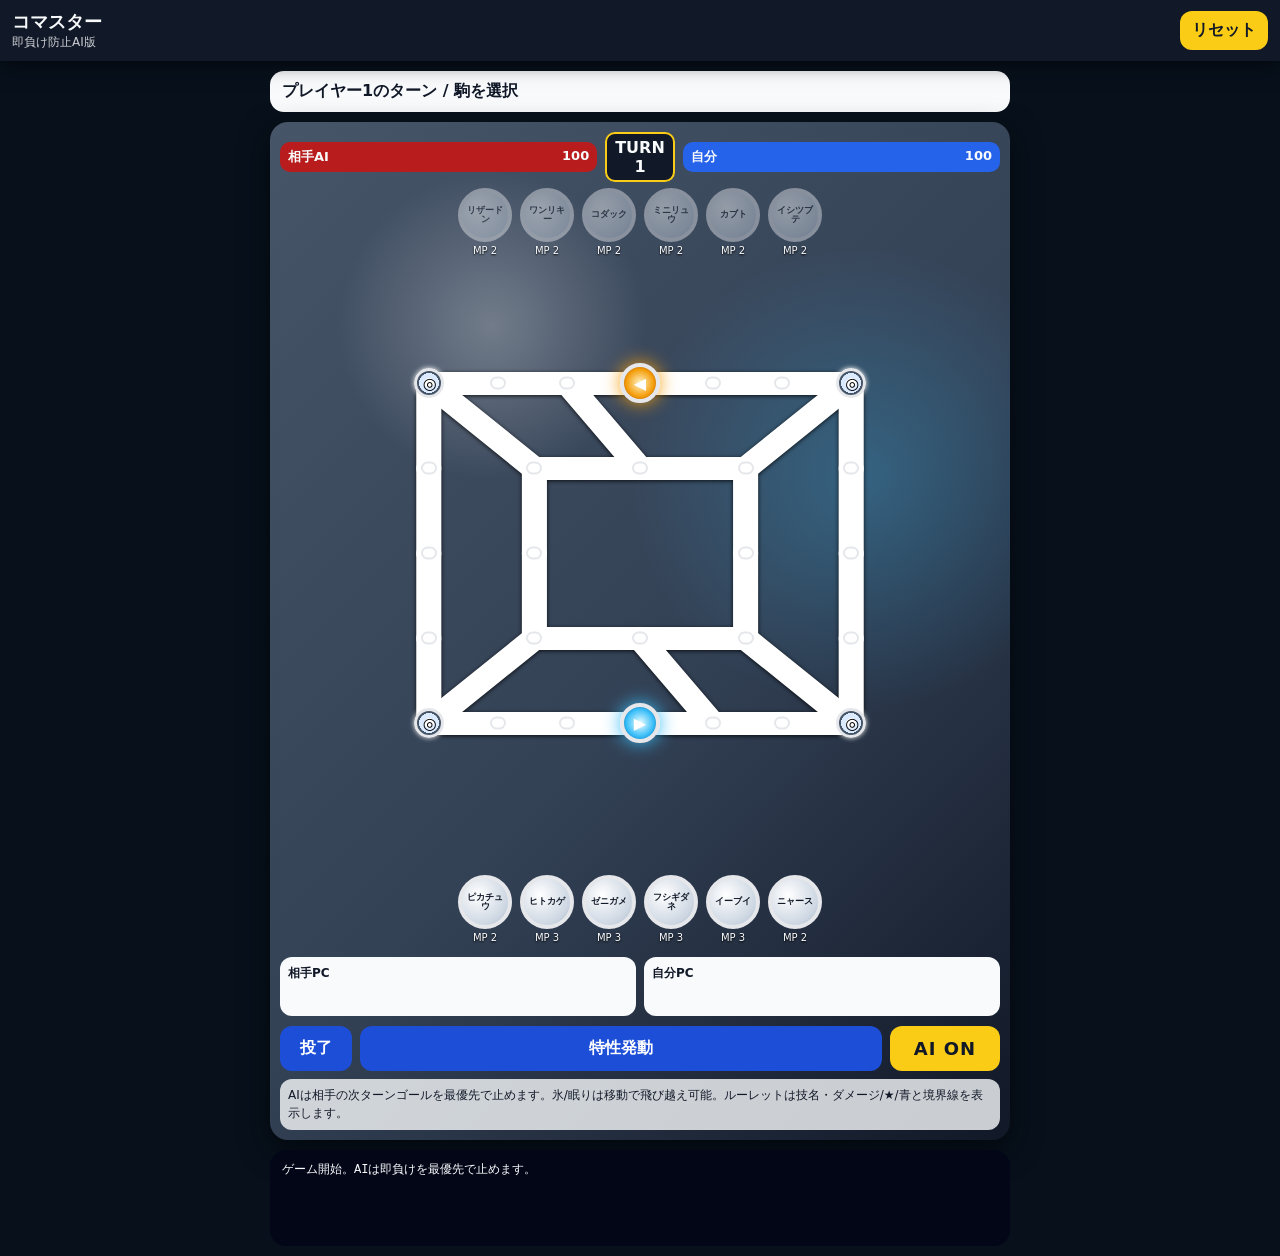
==== commit 46aa4890: "Prioritize blocking immediate goal losses and improve roulette labels" ====
--- a/play.html
+++ b/play.html
@@ -5,12 +5,12 @@
 <meta name="viewport" content="width=device-width,initial-scale=1,viewport-fit=cover">
 <title>コマスター オフライン</title>
 <style>
-*{box-sizing:border-box}body{margin:0;background:#07101b;color:#f8fafc;font-family:system-ui,-apple-system,BlinkMacSystemFont,"Segoe UI",sans-serif}button{font:inherit}header{position:sticky;top:0;z-index:10;display:flex;justify-content:space-between;align-items:center;padding:10px 12px;background:#111827;box-shadow:0 4px 18px #0008}h1{font-size:18px;margin:0}.sub{font-size:12px;opacity:.8}.reset{border:0;border-radius:12px;padding:9px 12px;background:#facc15;color:#111827;font-weight:900}.app{max-width:760px;margin:auto;padding:10px;display:grid;gap:10px}.status{background:#f8fafc;color:#111827;border-radius:14px;padding:10px 12px;font-weight:900}.field{border-radius:18px;overflow:hidden;padding:10px;background:radial-gradient(circle at 30% 20%,#ffffff44,transparent 16%),radial-gradient(circle at 80% 35%,#38bdf844,transparent 26%),linear-gradient(135deg,#475569,#334155 55%,#111827);box-shadow:0 10px 30px #0008}.scorebar{display:grid;grid-template-columns:1fr auto 1fr;gap:8px;align-items:center}.score{display:flex;justify-content:space-between;border-radius:10px;padding:6px 8px;font-size:13px;font-weight:900}.score.p2{background:#b91c1c}.score.p1{background:#2563eb}.turn{border:2px solid #facc15;background:#111827;border-radius:10px;text-align:center;padding:4px 8px;font-weight:900}.bench{min-height:70px;display:flex;justify-content:center;gap:8px;flex-wrap:wrap;padding:6px 0}.slot{width:54px}.benchBtn{width:54px;height:54px;border-radius:999px;border:4px solid #e5e7eb;background:radial-gradient(circle at 35% 35%,#fff,#cbd5e1 72%,#94a3b8);color:#111827;font-size:9px;font-weight:900;line-height:1.05;padding:4px;touch-action:none}.benchBtn.active{outline:4px solid #facc15}.benchBtn:disabled{opacity:.45}.meta{text-align:center;font-size:10px;margin-top:3px;text-shadow:0 1px 2px #000}.board{position:relative;aspect-ratio:100/92;max-width:660px;margin:auto}.lines{position:absolute;inset:0;width:100%;height:100%;pointer-events:none;filter:drop-shadow(0 1px 2px #000c)}.edge{stroke:#fff;stroke-width:3.8;stroke-linecap:round}.node{position:absolute;transform:translate(-50%,-50%);width:13px;height:13px;border-radius:999px;background:#fff;border:2px solid #e5e7eb;box-shadow:0 0 5px #fff;z-index:2}.node.spawn{width:30px;height:30px;border-width:3px;background:radial-gradient(circle,#fff 0 28%,#dbeafe 29% 58%,#475569 59%)}.node.goal{width:40px;height:40px;border-width:4px;background:radial-gradient(circle,#fef3c7,#f59e0b 60%,#92400e);display:grid;place-items:center;color:#fff;font-weight:900;box-shadow:0 0 18px #f59e0b}.node.goal.player{background:radial-gradient(circle,#ecfeff,#38bdf8 60%,#075985);box-shadow:0 0 18px #38bdf8}.node.reach{outline:4px solid #60a5fa;outline-offset:3px}.node.attack{outline:4px solid #fb7185;outline-offset:3px}.fig{position:absolute;transform:translate(-50%,-50%);width:52px;height:52px;border-radius:999px;border:4px solid #cbd5e1;display:grid;place-items:center;text-align:center;padding:4px;color:#fff;font-size:9px;font-weight:900;line-height:1.02;box-shadow:0 10px 18px #0008,inset 0 -7px 10px #0005;z-index:4;touch-action:none}.fig.p1{background:linear-gradient(#60a5fa,#2563eb)}.fig.p2{background:linear-gradient(#fb7185,#dc2626)}.fig.sel{outline:5px solid #facc15}.fig.attackable{outline:5px solid #fb7185}.fig.waiting{filter:grayscale(.55);opacity:.75}.mp{position:absolute;right:-3px;bottom:-3px;min-width:21px;height:21px;border-radius:999px;background:#0ea5e9;border:2px solid #fff;display:grid;place-items:center;font-size:12px}.mark{position:absolute;left:-6px;top:-6px;border-radius:999px;background:#111827dd;border:1px solid #fff;padding:2px 4px;font-size:9px}.pcRows{display:grid;grid-template-columns:1fr 1fr;gap:8px;margin-top:8px}.pcBox{background:#f8fafc;color:#111827;border-radius:12px;padding:8px}.pcTitle{font-size:12px;font-weight:900}.chips{display:flex;gap:6px;flex-wrap:wrap;min-height:26px}.chips span{background:#e5e7eb;border-radius:999px;padding:4px 8px;font-size:11px;font-weight:900}.actions{display:grid;grid-template-columns:72px 1fr 110px;gap:8px;margin-top:10px}.action{border:0;border-radius:12px;padding:12px 8px;font-weight:900}.surrender,.ability{background:#1d4ed8;color:#fff}.ai{background:#facc15;color:#111827;font-size:18px;letter-spacing:1px}.hint{background:#f8fafccc;color:#111827;border-radius:12px;padding:8px;font-size:12px;line-height:1.45;margin-top:8px}.log{background:#020617;border-radius:16px;padding:12px;min-height:96px;white-space:pre-wrap;font:12px ui-monospace,SFMono-Regular,Menlo,Consolas,monospace;line-height:1.45}.overlay{position:fixed;inset:0;display:none;align-items:center;justify-content:center;padding:14px;z-index:50;background:#000b}.box{width:min(720px,100%);max-height:92vh;overflow:auto;background:#f8fafc;color:#111827;border-radius:22px;padding:14px;box-shadow:0 22px 60px #000b}.title{text-align:center;font-size:18px;font-weight:900;margin-bottom:10px}.battleStack{display:grid;gap:10px}.card{background:#e5e7eb;border-radius:18px;padding:10px;text-align:center}.name{font-weight:900;margin-bottom:8px}.wwrap{position:relative;width:min(48vw,190px);aspect-ratio:1;margin:auto}.pointer{position:absolute;left:50%;top:-4px;transform:translateX(-50%);width:0;height:0;border-left:10px solid transparent;border-right:10px solid transparent;border-top:18px solid #111827;z-index:5}.wheel{position:absolute;inset:0;border-radius:999px;border:8px solid #111827;transition:transform 1.45s cubic-bezier(.12,.8,.18,1);box-shadow:inset 0 0 0 4px #fff,0 8px 18px #0004;overflow:hidden}.wheel:after{content:"";position:absolute;inset:38%;border-radius:999px;background:#111827;border:4px solid #fff;z-index:4}.wlabel{position:absolute;left:50%;top:50%;width:68px;margin-left:-34px;margin-top:-7px;padding:1px 3px;border-radius:999px;background:#ffffffbf;color:#111827;font-size:7px;font-weight:900;line-height:1.05;text-align:center;z-index:3;white-space:nowrap;overflow:hidden;text-overflow:ellipsis}.res{min-height:24px;font-size:13px;font-weight:900;margin-top:8px}.segs{text-align:left;margin-top:8px;font-size:11px;line-height:1.35}.seg{display:flex;align-items:center;gap:5px;border-top:1px solid #cbd5e1;padding:3px 0}.sw{width:10px;height:10px;border-radius:999px;border:1px solid #334155;flex:0 0 auto}.result{text-align:center;font-weight:900;margin:12px 0}.primary{width:100%;border:0;border-radius:14px;padding:12px;background:#facc15;color:#111827;font-weight:900}.infoBody{font-size:13px;line-height:1.5}.infoBody h3{margin:10px 0 5px}.infoMove{border-top:1px solid #cbd5e1;padding:6px 0}.locked .benchBtn,.locked .node,.locked .fig,.locked .reset{pointer-events:none}@media(max-width:480px){.slot{width:49px}.benchBtn{width:49px;height:49px;font-size:8px}.fig{width:46px;height:46px;font-size:8px}.wwrap{width:170px}.wlabel{font-size:7px;width:62px;margin-left:-31px}.actions{grid-template-columns:64px 1fr 92px}.ai{font-size:15px}}
+*{box-sizing:border-box}body{margin:0;background:#07101b;color:#f8fafc;font-family:system-ui,-apple-system,BlinkMacSystemFont,"Segoe UI",sans-serif}button{font:inherit}header{position:sticky;top:0;z-index:10;display:flex;justify-content:space-between;align-items:center;padding:10px 12px;background:#111827;box-shadow:0 4px 18px #0008}h1{font-size:18px;margin:0}.sub{font-size:12px;opacity:.8}.reset{border:0;border-radius:12px;padding:9px 12px;background:#facc15;color:#111827;font-weight:900}.app{max-width:760px;margin:auto;padding:10px;display:grid;gap:10px}.status{background:#f8fafc;color:#111827;border-radius:14px;padding:10px 12px;font-weight:900}.field{border-radius:18px;overflow:hidden;padding:10px;background:radial-gradient(circle at 30% 20%,#ffffff44,transparent 16%),radial-gradient(circle at 80% 35%,#38bdf844,transparent 26%),linear-gradient(135deg,#475569,#334155 55%,#111827);box-shadow:0 10px 30px #0008}.scorebar{display:grid;grid-template-columns:1fr auto 1fr;gap:8px;align-items:center}.score{display:flex;justify-content:space-between;border-radius:10px;padding:6px 8px;font-size:13px;font-weight:900}.score.p2{background:#b91c1c}.score.p1{background:#2563eb}.turn{border:2px solid #facc15;background:#111827;border-radius:10px;text-align:center;padding:4px 8px;font-weight:900}.bench{min-height:70px;display:flex;justify-content:center;gap:8px;flex-wrap:wrap;padding:6px 0}.slot{width:54px}.benchBtn{width:54px;height:54px;border-radius:999px;border:4px solid #e5e7eb;background:radial-gradient(circle at 35% 35%,#fff,#cbd5e1 72%,#94a3b8);color:#111827;font-size:9px;font-weight:900;line-height:1.05;padding:4px;touch-action:none}.benchBtn.active{outline:4px solid #facc15}.benchBtn:disabled{opacity:.45}.meta{text-align:center;font-size:10px;margin-top:3px;text-shadow:0 1px 2px #000}.board{position:relative;aspect-ratio:100/92;max-width:660px;margin:auto}.lines{position:absolute;inset:0;width:100%;height:100%;pointer-events:none;filter:drop-shadow(0 1px 2px #000c)}.edge{stroke:#fff;stroke-width:3.8;stroke-linecap:round}.node{position:absolute;transform:translate(-50%,-50%);width:13px;height:13px;border-radius:999px;background:#fff;border:2px solid #e5e7eb;box-shadow:0 0 5px #fff;z-index:2}.node.spawn{width:30px;height:30px;border-width:3px;background:radial-gradient(circle,#fff 0 28%,#dbeafe 29% 58%,#475569 59%)}.node.goal{width:40px;height:40px;border-width:4px;background:radial-gradient(circle,#fef3c7,#f59e0b 60%,#92400e);display:grid;place-items:center;color:#fff;font-weight:900;box-shadow:0 0 18px #f59e0b}.node.goal.player{background:radial-gradient(circle,#ecfeff,#38bdf8 60%,#075985);box-shadow:0 0 18px #38bdf8}.node.reach{outline:4px solid #60a5fa;outline-offset:3px}.node.attack{outline:4px solid #fb7185;outline-offset:3px}.fig{position:absolute;transform:translate(-50%,-50%);width:52px;height:52px;border-radius:999px;border:4px solid #cbd5e1;display:grid;place-items:center;text-align:center;padding:4px;color:#fff;font-size:9px;font-weight:900;line-height:1.02;box-shadow:0 10px 18px #0008,inset 0 -7px 10px #0005;z-index:4;touch-action:none}.fig.p1{background:linear-gradient(#60a5fa,#2563eb)}.fig.p2{background:linear-gradient(#fb7185,#dc2626)}.fig.sel{outline:5px solid #facc15}.fig.attackable{outline:5px solid #fb7185}.fig.waiting{filter:grayscale(.55);opacity:.75}.mp{position:absolute;right:-3px;bottom:-3px;min-width:21px;height:21px;border-radius:999px;background:#0ea5e9;border:2px solid #fff;display:grid;place-items:center;font-size:12px}.mark{position:absolute;left:-6px;top:-6px;border-radius:999px;background:#111827dd;border:1px solid #fff;padding:2px 4px;font-size:9px}.pcRows{display:grid;grid-template-columns:1fr 1fr;gap:8px;margin-top:8px}.pcBox{background:#f8fafc;color:#111827;border-radius:12px;padding:8px}.pcTitle{font-size:12px;font-weight:900}.chips{display:flex;gap:6px;flex-wrap:wrap;min-height:26px}.chips span{background:#e5e7eb;border-radius:999px;padding:4px 8px;font-size:11px;font-weight:900}.actions{display:grid;grid-template-columns:72px 1fr 110px;gap:8px;margin-top:10px}.action{border:0;border-radius:12px;padding:12px 8px;font-weight:900}.surrender,.ability{background:#1d4ed8;color:#fff}.ai{background:#facc15;color:#111827;font-size:18px;letter-spacing:1px}.hint{background:#f8fafccc;color:#111827;border-radius:12px;padding:8px;font-size:12px;line-height:1.45;margin-top:8px}.log{background:#020617;border-radius:16px;padding:12px;min-height:96px;white-space:pre-wrap;font:12px ui-monospace,SFMono-Regular,Menlo,Consolas,monospace;line-height:1.45}.overlay{position:fixed;inset:0;display:none;align-items:center;justify-content:center;padding:14px;z-index:50;background:#000b}.box{width:min(720px,100%);max-height:92vh;overflow:auto;background:#f8fafc;color:#111827;border-radius:22px;padding:14px;box-shadow:0 22px 60px #000b}.title{text-align:center;font-size:18px;font-weight:900;margin-bottom:10px}.battleStack{display:grid;gap:10px}.card{background:#e5e7eb;border-radius:18px;padding:10px;text-align:center}.name{font-weight:900;margin-bottom:8px}.wwrap{position:relative;width:min(48vw,190px);aspect-ratio:1;margin:auto}.pointer{position:absolute;left:50%;top:-4px;transform:translateX(-50%);width:0;height:0;border-left:10px solid transparent;border-right:10px solid transparent;border-top:18px solid #111827;z-index:8}.wheel{position:absolute;inset:0;border-radius:999px;border:8px solid #111827;transition:transform 1.45s cubic-bezier(.12,.8,.18,1);box-shadow:inset 0 0 0 4px #fff,0 8px 18px #0004;overflow:hidden}.wheel:after{content:"";position:absolute;inset:38%;border-radius:999px;background:#111827;border:4px solid #fff;z-index:5}.wlabel{position:absolute;left:50%;top:50%;width:78px;margin-left:-39px;margin-top:-8px;padding:1px 3px;border-radius:999px;background:#ffffffd9;color:#111827;font-size:7px;font-weight:900;line-height:1.05;text-align:center;z-index:4;white-space:nowrap;overflow:hidden;text-overflow:ellipsis}.wsep{position:absolute;left:50%;top:50%;width:2px;height:50%;background:#111827cc;transform-origin:center top;z-index:3}.res{min-height:24px;font-size:13px;font-weight:900;margin-top:8px}.segs{text-align:left;margin-top:8px;font-size:11px;line-height:1.35}.seg{display:flex;align-items:center;gap:5px;border-top:1px solid #cbd5e1;padding:3px 0}.sw{width:10px;height:10px;border-radius:999px;border:1px solid #334155;flex:0 0 auto}.result{text-align:center;font-weight:900;margin:12px 0}.primary{width:100%;border:0;border-radius:14px;padding:12px;background:#facc15;color:#111827;font-weight:900}.infoBody{font-size:13px;line-height:1.5}.infoBody h3{margin:10px 0 5px}.infoMove{border-top:1px solid #cbd5e1;padding:6px 0}.locked .benchBtn,.locked .node,.locked .fig,.locked .reset{pointer-events:none}@media(max-width:480px){.slot{width:49px}.benchBtn{width:49px;height:49px;font-size:8px}.fig{width:46px;height:46px;font-size:8px}.wwrap{width:170px}.wlabel{font-size:7px;width:68px;margin-left:-34px}.actions{grid-template-columns:64px 1fr 92px}.ai{font-size:15px}}
 </style>
 </head>
 <body>
-<header><div><h1>コマスター</h1><div class="sub">白線復旧・相性AI版</div></div><button id="reset" class="reset">リセット</button></header>
-<main class="app"><div id="status" class="status"></div><section class="field"><div class="scorebar"><div class="score p2"><span>相手AI</span><span>100</span></div><div class="turn">TURN<br><span id="turnCount">1</span></div><div class="score p1"><span>自分</span><span>100</span></div></div><div id="topBench" class="bench"></div><div id="board" class="board"></div><div id="bottomBench" class="bench"></div><div class="pcRows"><div class="pcBox"><div class="pcTitle">相手PC</div><div id="p2pc" class="chips"></div></div><div class="pcBox"><div class="pcTitle">自分PC</div><div id="p1pc" class="chips"></div></div></div><div class="actions"><button class="action surrender" disabled>投了</button><button id="skipAction" class="action ability" disabled>特性発動</button><button id="aiBtn" class="action ai">AI ON</button></div><div class="hint">長押しで技確認。白線復旧済み。眠りは味方が隣でタッチすると回復、眠り相手とはバトル不可。AIは状態異常相性も見ます。</div></section><div id="log" class="log"></div></main>
+<header><div><h1>コマスター</h1><div class="sub">即負け防止AI版</div></div><button id="reset" class="reset">リセット</button></header>
+<main class="app"><div id="status" class="status"></div><section class="field"><div class="scorebar"><div class="score p2"><span>相手AI</span><span>100</span></div><div class="turn">TURN<br><span id="turnCount">1</span></div><div class="score p1"><span>自分</span><span>100</span></div></div><div id="topBench" class="bench"></div><div id="board" class="board"></div><div id="bottomBench" class="bench"></div><div class="pcRows"><div class="pcBox"><div class="pcTitle">相手PC</div><div id="p2pc" class="chips"></div></div><div class="pcBox"><div class="pcTitle">自分PC</div><div id="p1pc" class="chips"></div></div></div><div class="actions"><button class="action surrender" disabled>投了</button><button id="skipAction" class="action ability" disabled>特性発動</button><button id="aiBtn" class="action ai">AI ON</button></div><div class="hint">AIは相手の次ターンゴールを最優先で止めます。氷/眠りは移動で飛び越え可能。ルーレットは技名・ダメージ/★/青と境界線を表示します。</div></section><div id="log" class="log"></div></main>
 <div id="ro" class="overlay"><div class="box"><div class="title">バトルルーレット</div><div class="battleStack"><div class="card"><div id="tn" class="name"></div><div class="wwrap"><div class="pointer"></div><div id="tw" class="wheel"></div></div><div id="tr" class="res"></div><div id="ts" class="segs"></div></div><div class="card"><div id="bn" class="name"></div><div class="wwrap"><div class="pointer"></div><div id="bw" class="wheel"></div></div><div id="brr" class="res"></div><div id="bs" class="segs"></div></div></div><div id="br" class="result">ルーレット回転中...</div><button id="cont" class="primary" style="display:none">続ける</button></div></div>
 <div id="info" class="overlay"><div class="box"><div class="title" id="infoTitle">フィギュア情報</div><div id="infoBody" class="infoBody"></div><button id="infoClose" class="primary">閉じる</button></div></div>
 <script>
@@ -22,18 +22,22 @@
 const DECKS={p1:['pikachu','charmander','squirtle','bulbasaur','eevee','meowth'],p2:['charizard','machop','psyduck','dratini','kabuto','geodude']};
 let seq=1,s,aiEnabled=true,aiTimer=null;const $=q=>document.querySelector(q);
 function turnLabel(id){return id==='p1'?'プレイヤー1':'AI'}function other(p){return p==='p1'?'p2':'p1'}function neigh(id){return EDGES.filter(e=>e[0]===id||e[1]===id).map(e=>e[0]===id?e[1]:e[0])}function freshStatus(){return{condition:null,mpMinus:0}}function piece(fig,owner){return{id:owner+'-'+seq++,owner,fig,n:F[fig].n,mp:F[fig].mp,pos:null,wait:0,status:freshStatus(),focusGuard:false}}function player(id){return{bench:DECKS[id].map(t=>piece(t,id)),field:[],pc:[]}}function all(){return[...s.p1.field,...s.p2.field]}function at(node){return all().find(p=>p.pos===node)}function byid(id){return[...s.p1.bench,...s.p2.bench,...s.p1.field,...s.p2.field,...s.p1.pc,...s.p2.pc].find(p=>p.id===id)}function addlog(t){s.log.unshift(t)}function clear(){s.sel=null;s.reach=[];s.attack=[]}
-function init(){seq=1;s={p1:player('p1'),p2:player('p2'),turn:'p1',sel:null,reach:[],attack:[],pending:null,win:null,locked:false,turnCount:1,log:['ゲーム開始。白線復旧済み。AIが状態異常相性も見ます。']};checkWaitWin();render()}
-function canAct(p){return p.wait<=0&&p.status.condition!=='sleep'&&p.status.condition!=='frozen'}function isPassThrough(p){return p.status.condition==='sleep'}function futureMp(p){return Math.max(0,p.mp-(p.status.mpMinus||0))}function effectiveMp(p){if(!canAct(p))return 0;return Math.max(0,futureMp(p)-(s.turnCount===1&&s.turn==='p1'?1:0))}function occupiedAll(){return new Set(all().map(p=>p.pos))}function moveBlockedExcept(self){return new Set(all().filter(p=>p!==self&&!isPassThrough(p)).map(p=>p.pos))}function reachableMap(start,mp,blocked){const vis=new Map([[start,0]]),q=[start];while(q.length){const c=q.shift(),d=vis.get(c);if(d>=mp)continue;for(const n of neigh(c)){if(blocked.has(n)||vis.has(n))continue;vis.set(n,d+1);q.push(n)}}return vis}function reachableFrom(start,mp,blocked){const vis=reachableMap(start,mp,blocked);vis.delete(start);return[...vis.keys()]}function reachableMove(p){const stops=occupiedAll();stops.delete(p.pos);return reachableFrom(p.pos,effectiveMp(p),moveBlockedExcept(p)).filter(n=>!stops.has(n))}function adjacentEnemies(p){return all().filter(o=>o.owner!==p.owner&&p.pos&&neigh(p.pos).includes(o.pos))}function entryTargets(p){return entryTargetsForPlayer(p,s.turn)}function entryTargetsForPlayer(p,playerId){const total=Math.max(0,p.mp-(s.turnCount===1&&playerId==='p1'?1:0));if(total<=0||p.wait>0)return[];const r=new Set(),stops=occupiedAll(),passBlock=new Set(all().filter(o=>!isPassThrough(o)).map(o=>o.pos));for(const sp of SPAWN[playerId]){if(at(sp))continue;r.add(sp);for(const n of reachableFrom(sp,total-1,passBlock))if(!stops.has(n))r.add(n)}return[...r]}function canPieceAct(p){return canAct(p)&&(reachableMove(p).length>0||adjacentEnemies(p).some(e=>e.status.condition!=='sleep'))}function hasAnyMove(playerId){return s[playerId].bench.some(p=>entryTargetsForPlayer(p,playerId).length>0)||s[playerId].field.some(canPieceAct)||s[playerId].field.some(canWakeByAlly)}function checkWaitWin(){if(s.win)return;const current=s.turn;if(!hasAnyMove(current)){s.win=other(current);clear();addlog(turnLabel(current)+'は動けません。'+turnLabel(s.win)+'の勝利です！')}}function tickWait(owner){for(const p of [...s[owner].bench,...s[owner].field])if(p.wait>0)p.wait--}function end(){const prev=s.turn;s.pending=null;tickWait(prev);clear();s.turn=other(prev);s.turnCount++;checkWaitWin()}function addWait(p,n=1){p.wait=Math.max(p.wait,p.owner===s.turn?n+1:n)}function addBenchWait(p,n=1){p.wait=Math.max(p.wait,n)}
+function init(){seq=1;s={p1:player('p1'),p2:player('p2'),turn:'p1',sel:null,reach:[],attack:[],pending:null,win:null,locked:false,turnCount:1,log:['ゲーム開始。AIは即負けを最優先で止めます。']};checkWaitWin();render()}
+function canAct(p){return p.wait<=0&&p.status.condition!=='sleep'&&p.status.condition!=='frozen'}function isPassThrough(p){return p.status.condition==='sleep'||p.status.condition==='frozen'}function futureMp(p){return Math.max(0,p.mp-(p.status.mpMinus||0))}function effectiveMp(p){if(!canAct(p))return 0;return Math.max(0,futureMp(p)-(s.turnCount===1&&s.turn==='p1'?1:0))}function mpForOwner(p,owner){return canAct(p)?Math.max(0,futureMp(p)-(s.turnCount===1&&owner==='p1'?1:0)):0}function occupiedAll(){return new Set(all().map(p=>p.pos))}function moveBlockedExcept(self){return new Set(all().filter(p=>p!==self&&!isPassThrough(p)).map(p=>p.pos))}function reachableFrom(start,mp,blocked){const vis=new Map([[start,0]]),q=[start];while(q.length){const c=q.shift(),d=vis.get(c);if(d>=mp)continue;for(const n of neigh(c)){if(blocked.has(n)||vis.has(n))continue;vis.set(n,d+1);q.push(n)}}vis.delete(start);return[...vis.keys()]}function reachableMoveFor(p,owner=p.owner){const stops=occupiedAll();stops.delete(p.pos);return reachableFrom(p.pos,mpForOwner(p,owner),moveBlockedExcept(p)).filter(n=>!stops.has(n))}function reachableMove(p){return reachableMoveFor(p,s.turn)}function adjacentEnemies(p){return all().filter(o=>o.owner!==p.owner&&p.pos&&neigh(p.pos).includes(o.pos))}function entryTargetsForPlayer(p,playerId){const total=Math.max(0,p.mp-(s.turnCount===1&&playerId==='p1'?1:0));if(total<=0||p.wait>0)return[];const r=new Set(),stops=occupiedAll(),passBlock=new Set(all().filter(o=>!isPassThrough(o)).map(o=>o.pos));for(const sp of SPAWN[playerId]){if(at(sp))continue;r.add(sp);for(const n of reachableFrom(sp,total-1,passBlock))if(!stops.has(n))r.add(n)}return[...r]}function entryTargets(p){return entryTargetsForPlayer(p,s.turn)}function canPieceAct(p){return canAct(p)&&(reachableMoveFor(p,p.owner).length>0||adjacentEnemies(p).some(e=>e.status.condition!=='sleep'))}function hasAnyMove(playerId){return s[playerId].bench.some(p=>entryTargetsForPlayer(p,playerId).length>0)||s[playerId].field.some(canPieceAct)||s[playerId].field.some(canWakeByAlly)}function checkWaitWin(){if(s.win)return;const current=s.turn;if(!hasAnyMove(current)){s.win=other(current);clear();addlog(turnLabel(current)+'は動けません。'+turnLabel(s.win)+'の勝利です！')}}function tickWait(owner){for(const p of [...s[owner].bench,...s[owner].field])if(p.wait>0)p.wait--}function end(){const prev=s.turn;s.pending=null;tickWait(prev);clear();s.turn=other(prev);s.turnCount++;checkWaitWin()}function addWait(p,n=1){p.wait=Math.max(p.wait,p.owner===s.turn?n+1:n)}function addBenchWait(p,n=1){p.wait=Math.max(p.wait,n)}
 const condJP={paralyze:'マヒ',poison:'どく',toxic:'どくどく',sleep:'ねむり',frozen:'こおり',burn:'やけど',confuse:'混乱'};
-function wake(p){if(p.status.condition==='sleep'||p.status.condition==='frozen'){addlog(p.n+'は味方にタッチされて'+condJP[p.status.condition]+'が治りました。');p.status.condition=null;return true}return false}function canWakeByAlly(p){return p.status.condition==='sleep'&&s[p.owner].field.some(a=>a!==p&&canAct(a)&&neigh(a.pos).includes(p.pos))}function tryWake(p){if(p.owner===s.turn&&canWakeByAlly(p)){wake(p);end();render();return true}return false}
+function wake(p){if(p.status.condition==='sleep'){addlog(p.n+'は味方にタッチされてねむりが治りました。');p.status.condition=null;return true}return false}function canWakeByAlly(p){return p.status.condition==='sleep'&&s[p.owner].field.some(a=>a!==p&&canAct(a)&&neigh(a.pos).includes(p.pos))}function tryWake(p){if(p.owner===s.turn&&canWakeByAlly(p)){wake(p);end();render();return true}return false}
 function selectBench(id){if(s.win||s.locked||s.pending||s.turn!=='p1')return;const p=s.p1.bench.find(x=>x.id===id);if(!p||p.wait>0)return addlog(p?p.n+'は待機中です。':'');const targets=entryTargets(p);if(!targets.length){addlog(p.n+'は今は出撃できません。');return}s.sel={type:'bench',id};s.reach=targets;s.attack=[];addlog(p.n+'を選択。出撃先を選んでください。');render()}function selectField(id){if(s.win||s.locked||s.pending||s.turn!=='p1')return;const p=s.p1.field.find(x=>x.id===id);if(!p)return;if(tryWake(p))return;if(!canAct(p)){addlog(p.n+'は状態異常/ウェイトで動けません。');return}s.sel={type:'field',id};s.reach=reachableMove(p);s.attack=adjacentEnemies(p).filter(e=>e.status.condition!=='sleep').map(o=>o.pos);addlog(p.n+'を選択。移動後に隣接敵を選択できます。');render()}function clickNode(n){if(s.win||s.locked)return;const t=at(n);if(s.pending&&s.pending.phase==='chooseEnemy'){if(t&&canChoosePendingEnemy(t))startBattleWith(t.id);return}if(t&&t.owner===s.turn&&s.turn==='p1'){selectField(t.id);return}if(!s.sel)return;if(s.sel.type==='bench'&&s.reach.includes(n)){deploy(n);return}if(s.sel.type==='field'&&s.reach.includes(n)&&!t){move(n);return}if(s.sel.type==='field'&&t&&t.owner!==s.turn){const a=byid(s.sel.id);if(t.status.condition==='sleep'){addlog('ねむり状態の相手とはバトルできません。');return}if(a&&neigh(a.pos).includes(t.pos))startBattleWith(t.id);else addlog('まず敵の隣へ移動してください。')}}function clickFigure(p){if(s.win||s.locked)return;if(tryWake(p))return;if(s.pending&&s.pending.phase==='chooseEnemy'){if(canChoosePendingEnemy(p))startBattleWith(p.id);else addlog('隣接している敵を選んでください。');return}if(p.owner===s.turn&&s.turn==='p1'){selectField(p.id);return}if(s.sel&&s.sel.type==='field'){const a=byid(s.sel.id);if(p.status.condition==='sleep'){addlog('ねむり状態の相手とはバトルできません。');return}if(a&&neigh(a.pos).includes(p.pos)){startBattleWith(p.id);return}}addlog('まず移動して敵の隣に着いてください。')}
 function deploy(n){const pl=s[s.turn],p=pl.bench.find(x=>x.id===s.sel.id);pl.bench=pl.bench.filter(x=>x.id!==p.id);p.pos=n;pl.field.push(p);addlog(turnLabel(p.owner)+'の'+p.n+'が出撃しました。');if(n===TARGET[p.owner]){s.win=p.owner;clear();addlog(turnLabel(p.owner)+'の勝利です！');render();return}resolveSurrounds();end();render()}function move(n){const p=byid(s.sel.id);p.pos=n;addlog(turnLabel(p.owner)+'の'+p.n+'が移動しました。');afterMove(p)}function afterMove(p){if(p.pos===TARGET[p.owner]){s.win=p.owner;clear();addlog(turnLabel(p.owner)+'の勝利です！');render();return}resolveSurrounds();if(!s[p.owner].field.includes(p)){end();render();return}const enemies=adjacentEnemies(p).filter(e=>e.status.condition!=='sleep');if(enemies.length){s.pending={phase:'chooseEnemy',a:p.id};s.sel=null;s.reach=[];s.attack=enemies.map(e=>e.pos);addlog('隣接している敵を選ぶとバトルします。戦わない場合は「バトルしない」。');render();if(p.owner==='p2'&&aiEnabled)setTimeout(()=>aiChooseEnemy(),420);return}end();render()}function canChoosePendingEnemy(p){const a=byid(s.pending&&s.pending.a);return a&&p&&p.owner!==a.owner&&p.status.condition!=='sleep'&&neigh(a.pos).includes(p.pos)}function startBattleWith(defid){const a=s.pending?byid(s.pending.a):byid(s.sel&&s.sel.id),d=byid(defid);if(!a||!d||!neigh(a.pos).includes(d.pos)){addlog('隣接していないのでバトルできません。');return}if(a.status.condition==='sleep'||d.status.condition==='sleep'){addlog('ねむり状態ではバトルできません。');return}s.pending={phase:'battle',a:a.id,d:d.id};clear();startBattle()}
 function removeField(p){s[p.owner].field=s[p.owner].field.filter(x=>x.id!==p.id);p.pos=null}function resetOnBench(p){p.status=freshStatus();p.focusGuard=false}function sendToBench(p){removeField(p);resetOnBench(p);addBenchWait(p);s[p.owner].bench.push(p);addlog(p.n+'はベンチへ戻されました。状態異常は消えました。')}function pc(p){const pl=s[p.owner];removeField(p);resetOnBench(p);if(pl.pc.length>=2){const out=pl.pc.shift();resetOnBench(out);addBenchWait(out);pl.bench.push(out);addlog(out.n+'がPCから待機1でベンチへ戻りました。')}pl.pc.push(p);addlog(turnLabel(p.owner)+'の'+p.n+'はPCへ送られました。')}function resolveSurrounds(){let changed=true;while(changed){changed=false;for(const p of [...all()]){const ns=neigh(p.pos);if(ns.length&&ns.every(n=>{const o=at(n);return o&&o.owner!==p.owner})){addlog(p.n+'は包囲されました。');pc(p);changed=true;break}}}}
 function cloneSeg(x){return{c:x.c,n:x.n,d:x.d,s:x.s,e:x.e?{...x.e}:null,boost:1}}function wheelFor(p,silent=false){let w=F[p.fig].w.map(cloneSeg);if(p.status.condition==='paralyze'){const valid=w.filter(x=>x.c!=='miss'),min=Math.min(...valid.map(x=>x.s));for(const seg of w)if(seg.c!=='miss'&&seg.s===min){seg.c='miss';seg.n='ミス';seg.d=0;seg.e=null;seg.paralyzed=true}if(!silent)addlog(p.n+'はマヒで最小幅の技がミス扱いです。')}return w}function spinRaw(w){let total=w.reduce((a,b)=>a+b.s,0),r=Math.random()*total,acc=0;for(let i=0;i<w.length;i++){const seg=w[i],st=acc/total*360;acc+=seg.s;const en=acc/total*360;if((r-=seg.s)<=0)return{seg:cloneSeg(seg),center:(st+en)/2,index:i,wheel:w,chain:[]}}const last=w[w.length-1];return{seg:cloneSeg(last),center:350,index:w.length-1,wheel:w,chain:[]}}function spinFor(p){const w=wheelFor(p);let r=spinRaw(w);if(p.status.condition==='confuse'&&w.length>1){const old=r.seg.n,ni=(r.index+1)%w.length;r.seg=cloneSeg(w[ni]);r.index=ni;r.chain=[old,'こんらん'];addlog(p.n+'は混乱で技がずれました。'+old+' → '+r.seg.n)}return r}function resolveMoveSpin(p){let r=spinFor(p);if(r.seg.e&&r.seg.e.focus){p.focusGuard=true;addlog(p.n+'のきあいだめ。負けても気絶せず、次の攻撃を強化します。');const next=spinFor(p);next.chain=[r.seg.n];if(next.seg.c==='white'||next.seg.c==='gold'){next.seg.boost=r.seg.e.boost||2;addlog(next.seg.n+'のダメージが'+next.seg.boost+'倍になります。')}else next.seg.noKo=true;return next}return r}function baseValue(seg,p){let v=seg.d||0;if(seg.boost)v*=seg.boost;if(p.status.condition==='poison'&&(seg.c==='white'||seg.c==='gold'))v=Math.max(0,v-20);if(p.status.condition==='toxic'&&(seg.c==='white'||seg.c==='gold'))v=Math.max(0,v-40);if(p.status.condition==='burn'&&(seg.c==='white'||seg.c==='gold'))v=Math.max(0,v-10);return v}function isDamage(seg){return seg.c==='white'||seg.c==='gold'}function isKoAttack(seg,p){return isDamage(seg)&&baseValue(seg,p)>0}function compare(a,b,ap,bp){const A=a.c,B=b.c,av=baseValue(a,ap),bv=baseValue(b,bp);if(A==='blue'||B==='blue')return{winner:'draw',ko:false,blue:true,mode:A==='blue'&&B==='blue'?'blue-both':'blue-null'};if(A==='miss'&&B==='miss')return{winner:'draw',ko:false,mode:'null'};if(A==='miss')return{winner:'def',ko:isKoAttack(b,bp),mode:'oneway'};if(B==='miss')return{winner:'atk',ko:isKoAttack(a,ap),mode:'oneway'};if(A==='gold'&&B==='purple')return{winner:'atk',ko:isKoAttack(a,ap),mode:'oneway'};if(B==='gold'&&A==='purple')return{winner:'def',ko:isKoAttack(b,bp),mode:'oneway'};if(A==='purple'||B==='purple'){if(A==='purple'&&B==='purple'){if(av===bv)return{winner:'draw',ko:false,mode:'null'};return{winner:av>bv?'atk':'def',ko:false,mode:'oneway'}}return{winner:A==='purple'?'atk':'def',ko:false,mode:'oneway'}}if(av===bv)return{winner:'draw',ko:false,mode:'damage-draw'};const win=av>bv?'atk':'def';return{winner:win,ko:isKoAttack(win==='atk'?a:b,win==='atk'?ap:bp),mode:'damage'}}function setCondition(p,c){p.status.condition=c;addlog(p.n+'は'+condJP[c]+'になりました。')}function applySelfOnly(seg,user){if(seg.e&&seg.e.selfWait){addWait(user,seg.e.selfWait);addlog(user.n+'にウェイトがつきました。')}}function applyMoveEffect(seg,user,target,context){const e=seg.e;if(!e)return false;let handled=false;if(e.selfWait){addWait(user,e.selfWait);addlog(user.n+'にウェイトがつきました。')}if(e.condition&&target){setCondition(target,e.condition);handled=true}if(e.wait&&target){addWait(target,e.wait);addlog(target.n+'にウェイトがつきました。');handled=true}if(e.mpMinus&&target){target.status.mpMinus=Math.max(target.status.mpMinus,e.mpMinus);addlog(target.n+'にMP-'+e.mpMinus+'がつきました。');handled=true}if(e.swap&&target&&user.pos&&target.pos){const a=user.pos;user.pos=target.pos;target.pos=a;addlog(user.n+'と'+target.n+'の場所が入れ替わりました。');handled=true}if(e.bench&&target&&s[target.owner].field.includes(target)){sendToBench(target);handled=true}if(e.selfko&&target){addlog(seg.n+'！両方PCへ送られます。');pc(user);if(s[target.owner].field.includes(target))pc(target);handled=true}if(e.chain&&context&&context.winner){addlog(seg.n+'の追加効果。連続スピンは簡易処理中です。')}return handled}
-function segText(t,p){if(t.c==='miss')return t.n;if(t.c==='blue')return t.n+' [青]';if(t.c==='purple')return t.n+' [紫 ★'+t.d+']';if(t.c==='gold')return t.n+' [金 '+baseValue(t,p)+']';return t.n+' [白 '+baseValue(t,p)+']'}function colorOf(c){return{miss:'#ef4444',white:'#f8fafc',gold:'#facc15',purple:'#a855f7',blue:'#38bdf8'}[c]||'#fff'}function gradient(w){let total=w.reduce((a,b)=>a+b.s,0),acc=0,parts=[];for(const seg of w){const st=acc/total*360;acc+=seg.s;const en=acc/total*360;parts.push(colorOf(seg.c)+' '+st+'deg '+en+'deg')}return'conic-gradient('+parts.join(',')+')'}function labelHtml(w){let total=w.reduce((a,b)=>a+b.s,0),acc=0,out='';for(const seg of w){const st=acc/total*360;acc+=seg.s;const c=(st+acc/total*360)/2;out+='<span class="wlabel" style="transform:rotate('+c+'deg) translateY(-58px) rotate('+(-c)+'deg)">'+seg.n+'</span>'}return out}function effText(e){if(!e)return'追加効果なし';let a=[];if(e.focus)a.push('再スピン/負けても気絶しない/次ダメージ強化');if(e.condition)a.push(condJP[e.condition]+'付与');if(e.wait)a.push('相手にウェイト');if(e.selfWait)a.push('自分にウェイト');if(e.mpMinus)a.push('相手にMP-'+e.mpMinus);if(e.bench)a.push('相手をベンチへ戻す');if(e.swap)a.push('場所を入れ替え');if(e.selfko)a.push('両方PC');if(e.chain)a.push('連続スピン');return a.join('・')}function segList(w,p){return w.map(seg=>'<div class="seg"><span class="sw" style="background:'+colorOf(seg.c)+'"></span><span>'+segText(cloneSeg(seg),p)+' / '+seg.s+(seg.paralyzed?' / マヒでミス化':'')+(seg.e?' / '+effText(seg.e):'')+'</span></div>').join('')}
-function startBattle(){const a=byid(s.pending&&s.pending.a),d=byid(s.pending&&s.pending.d);if(!a||!d||!neigh(a.pos).includes(d.pos)){addlog('隣接していないのでバトルできません。');end();render();return}if(a.status.condition==='sleep'||d.status.condition==='sleep'){addlog('ねむり状態ではバトルできません。');s.pending=null;render();return}const as=resolveMoveSpin(a),ds=resolveMoveSpin(d),out=compare(as.seg,ds.seg,a,d);s.locked=true;render();showRoulette(a,d,as,ds,out,()=>{addlog(a.n+': '+segText(as.seg,a)+' / '+d.n+': '+segText(ds.seg,d));if(out.blue){if(out.mode!=='blue-both'){const blueP=as.seg.c==='blue'?a:d,blueSeg=as.seg.c==='blue'?as.seg:ds.seg;applySelfOnly(blueSeg,blueP)}addlog(out.mode==='blue-both'?'青技同士で打ち消し。追加効果は発生しません。':'青技が最優先。相手の技と効果はすべて無効です。')}else if(out.winner==='draw'){addlog('無効試合です。どちらの相手向け効果も発動しません。');if(out.mode==='damage-draw'){applyMoveEffect(as.seg,a,d,{draw:true});applyMoveEffect(ds.seg,d,a,{draw:true})}}else{const atkWins=out.winner==='atk',winP=atkWins?a:d,loseP=atkWins?d:a,winSeg=atkWins?as.seg:ds.seg,loseSeg=atkWins?ds.seg:as.seg;applyMoveEffect(winSeg,winP,loseP,{winner:true});if(out.mode==='damage'&&isDamage(loseSeg)){applyMoveEffect(loseSeg,loseP,winP,{loserDamage:true})}if(out.ko&&s[loseP.owner].field.includes(loseP)){if(loseP.focusGuard||loseSeg.noKo){addlog(loseP.n+'は技効果で気絶しません。')}else if(!(winSeg.e&&(winSeg.e.bench||winSeg.e.selfko))){addlog(winP.n+'の勝ちです。');pc(loseP)}}else addlog(winP.n+'の判定勝ちです。')}a.focusGuard=false;d.focusGuard=false;s.pending=null;resolveSurrounds();s.locked=false;end();render()})}function showRoulette(a,d,as,ds,out,apply){const topP=a.owner==='p2'?a:d,botP=a.owner==='p1'?a:d,topR=topP===a?as:ds,botR=botP===a?as:ds,tw=$('#tw'),bw=$('#bw'),btn=$('#cont');$('#tn').textContent='相手: '+topP.n+' / MP'+topP.mp+' / '+F[topP.fig].r;$('#bn').textContent='自分: '+botP.n+' / MP'+botP.mp+' / '+F[botP.fig].r;$('#tr').textContent='';$('#brr').textContent='';$('#ts').innerHTML=segList(topR.wheel||wheelFor(topP),topP);$('#bs').innerHTML=segList(botR.wheel||wheelFor(botP),botP);$('#br').textContent='ルーレット回転中...';btn.style.display='none';for(const w of [tw,bw]){w.style.transition='none';w.style.transform='rotate(0deg)'}tw.style.background=gradient(topR.wheel||F[topP.fig].w);bw.style.background=gradient(botR.wheel||F[botP.fig].w);tw.innerHTML=labelHtml(topR.wheel||F[topP.fig].w);bw.innerHTML=labelHtml(botR.wheel||F[botP.fig].w);$('#ro').style.display='flex';setTimeout(()=>{tw.style.transition='transform 1.45s cubic-bezier(.12,.8,.18,1)';bw.style.transition='transform 1.45s cubic-bezier(.12,.8,.18,1)';tw.style.transform='rotate('+(1440+360-topR.center)+'deg)';bw.style.transform='rotate('+(1440+360-botR.center)+'deg)'},50);setTimeout(()=>{$('#tr').textContent=(topR.chain&&topR.chain.length?topR.chain.join('→')+'→':'')+segText(topR.seg,topP);$('#brr').textContent=(botR.chain&&botR.chain.length?botR.chain.join('→')+'→':'')+segText(botR.seg,botP);$('#br').textContent=out.blue?'青技で完全無効':out.winner==='draw'?'無効試合':out.winner==='atk'?a.n+'の判定勝ち':d.n+'の判定勝ち';btn.style.display='block';btn.onclick=()=>{$('#ro').style.display='none';apply()};if(a.owner==='p2'&&aiEnabled)setTimeout(()=>{if($('#ro').style.display==='flex')btn.click()},850)},1650)}
-function shortestDist(from,to){if(from===to)return 0;const vis=new Map([[from,0]]),q=[from];while(q.length){const c=q.shift(),d=vis.get(c);for(const n of neigh(c)){if(vis.has(n))continue;if(n===to)return d+1;vis.set(n,d+1);q.push(n)}}return 99}function segProbList(p){const w=wheelFor(p,true),total=w.reduce((a,b)=>a+b.s,0);return w.map(x=>({seg:cloneSeg(x),prob:x.s/total}))}function statusValue(seg){const e=seg.e;if(!e)return 0;let v=0;if(e.condition==='sleep')v+=260;if(e.condition==='paralyze')v+=210;if(e.condition==='confuse')v+=170;if(e.condition==='toxic')v+=190;if(e.condition==='poison')v+=100;if(e.condition==='frozen')v+=220;if(e.wait)v+=150*e.wait;if(e.mpMinus)v+=90*e.mpMinus;if(e.bench)v+=180;if(e.swap)v+=80;if(e.selfko)v+=120;return v}function statusThreat(p){let v=0;for(const x of segProbList(p))v+=x.prob*statusValue(x.seg);return v}function whiteBias(p){const w=wheelFor(p,true),total=w.reduce((a,b)=>a+b.s,0);let dmg=0,status=0;for(const seg of w){if(seg.c==='white'||seg.c==='gold')dmg+=seg.s;if(statusValue(seg)>0)status+=seg.s}return Math.max(0,dmg-status*.4)/total}function battleScore(a,d){let score=0;for(const A of segProbList(a))for(const D of segProbList(d)){const o=compare(A.seg,D.seg,a,d),p=A.prob*D.prob;if(o.blue)score+=0;else if(o.winner==='atk')score+=p*(o.ko?140:42+statusValue(A.seg));else if(o.winner==='def')score-=p*(o.ko?155:38+statusValue(D.seg));else if(o.mode==='damage-draw')score+=p*(statusValue(A.seg)-statusValue(D.seg))*.45}score+=(F[a.fig].r==='EX'?12:0)-(F[d.fig].r==='EX'?8:0);score+=statusThreat(a)*whiteBias(d)*.75;score-=statusThreat(d)*whiteBias(a)*.9;return score}function activeMp(p){return canAct(p)?futureMp(p):0}function mpCornerThreat(p,owner,node=p.pos){return p&&activeMp(p)>=3&&CORNERS[owner].includes(node)&&activeMp(p)>=shortestDist(node,TARGET[owner])}function nextWinThreatFor(owner){for(const p of s[owner].field){if(!canAct(p)||!p.pos)continue;if(reachableMove(p).includes(TARGET[owner]))return 100000;if(activeMp(p)>=shortestDist(p.pos,TARGET[owner]))return mpCornerThreat(p,owner)?22000:7000}for(const p of s[owner].bench){if(entryTargetsForPlayer(p,owner).includes(TARGET[owner]))return 100000;for(const n of entryTargetsForPlayer(p,owner))if(p.mp>=shortestDist(n,TARGET[owner]))return mpCornerThreat(p,owner,n)?18000:5000}return 0}function defensePressure(owner){const enemy=other(owner),goal=TARGET[enemy];let v=0;for(const e of s[enemy].field){const d=shortestDist(e.pos,goal);if(d<=1)v+=2200;else if(d<=2)v+=900;if(activeMp(e)>=d)v+=2200}const th=nextWinThreatFor(enemy);if(th>=100000)v+=7000;else if(th>0)v+=1100;return v}function entryPointScore(owner,node){const enemy=other(owner);let sc=0;if(SPAWN[owner].includes(node)){const pressure=defensePressure(owner);sc+=pressure>1800?Math.min(2200,600+pressure*.18):-900}if(SPAWN[enemy].includes(node)){const ready=s[enemy].bench.filter(p=>p.wait<=0).length;sc+=260+s[enemy].pc.length*430+ready*45;if(nextWinThreatFor(owner)>0)sc+=420}return sc}function boardEval(owner){const enemy=other(owner);let v=0;for(const p of s[owner].field){v+=80-shortestDist(p.pos,TARGET[owner])*14;if(mpCornerThreat(p,owner))v+=9000;if(['it1','it2','it3','im1','im3','ib1','ib2','ib3'].includes(p.pos))v+=160;v+=entryPointScore(owner,p.pos)}for(const p of s[enemy].field){v-=70-shortestDist(p.pos,TARGET[enemy])*12;if(mpCornerThreat(p,enemy))v-=9500;v-=entryPointScore(enemy,p.pos)}v+=s[enemy].pc.length*500-s[owner].pc.length*520;v+=s[owner].field.length*90-s[enemy].field.length*90;return v}function surroundGainForMove(p,node){const old=p.pos;p.pos=node;let gain=0;for(const e of s[other(p.owner)].field){const ns=neigh(e.pos);if(ns.length&&ns.every(n=>{const o=at(n);return o&&o.owner===p.owner}))gain+=2200}p.pos=old;return gain}function dangerAt(p,node){const old=p.pos;p.pos=node;let risk=0;for(const e of s[other(p.owner)].field)if(e.status.condition!=='sleep'&&neigh(e.pos).includes(node))risk=Math.max(risk,battleScore(e,p));p.pos=old;return Math.max(0,risk)*12}function genPlans(owner){let plans=[];for(const p of s[owner].field){if(canWakeByAlly(p))plans.push({type:'wake',p});if(!canAct(p))continue;for(const e of adjacentEnemies(p).filter(x=>x.status.condition!=='sleep'))plans.push({type:'battle',p,d:e});for(const n of reachableMove(p))plans.push({type:'move',p,n})}for(const p of s[owner].bench)for(const n of entryTargetsForPlayer(p,owner))plans.push({type:'deploy',p,n});return plans}function withPlan(plan,fn){if(plan.type==='move'){const old=plan.p.pos;plan.p.pos=plan.n;const r=fn();plan.p.pos=old;return r}if(plan.type==='deploy'){const pl=s[plan.p.owner],oldPos=plan.p.pos;pl.bench=pl.bench.filter(x=>x.id!==plan.p.id);pl.field.push(plan.p);plan.p.pos=plan.n;const r=fn();pl.field=pl.field.filter(x=>x.id!==plan.p.id);pl.bench.push(plan.p);plan.p.pos=oldPos;return r}return fn()}function matchupPlacementScore(p,node,owner){const enemy=other(owner);let best=0;for(const e of s[enemy].field){if(e.status.condition==='sleep')continue;if(neigh(e.pos).includes(node)){best=Math.max(best,battleScore(p,e));best-=Math.max(0,statusThreat(e)*whiteBias(p)*1.15-statusThreat(p)*whiteBias(e)*.75)}}return best}function planBaseScore(plan,owner){const enemy=other(owner);if(plan.type==='wake')return 2500;if((plan.type==='move'||plan.type==='deploy')&&plan.n===TARGET[owner])return 999999;if(plan.type==='battle'){let sc=battleScore(plan.p,plan.d)+450;if(mpCornerThreat(plan.d,enemy))sc+=7000;if(reachableMove(plan.d).includes(TARGET[enemy]))sc+=15000;return sc}return withPlan(plan,()=>{let sc=boardEval(owner);if(mpCornerThreat(plan.p,owner,plan.p.pos))sc+=18000;if(activeMp(plan.p)>=shortestDist(plan.p.pos,TARGET[owner]))sc+=6000;sc+=surroundGainForMove(plan.p,plan.p.pos);sc-=dangerAt(plan.p,plan.p.pos);sc+=matchupPlacementScore(plan.p,plan.p.pos,owner);const myThreat=nextWinThreatFor(owner),enemyThreat=nextWinThreatFor(enemy);sc+=myThreat*.7;sc-=enemyThreat*.9;return sc})}function scorePlan(plan,owner){let base=planBaseScore(plan,owner);if(base>900000)return base;return withPlan(plan,()=>{const enemy=other(owner),myWin=nextWinThreatFor(owner),enemyWin=nextWinThreatFor(enemy);if(myWin>=100000)return base+90000;if(enemyWin>=100000&&myWin<100000)base-=85000;if(myWin>enemyWin)base+=12000;let oppBest=-999999;for(const op of genPlans(enemy)){oppBest=Math.max(oppBest,planBaseScore(op,enemy));if(oppBest>900000)break}return base-oppBest*.62})}function chooseAiPlan(){const plans=genPlans('p2');let best=null;for(const p of plans){const sc=scorePlan(p,'p2');if(!best||sc>best.score)best={...p,score:sc}}return best}function aiTurn(){if(!aiEnabled||s.turn!=='p2'||s.win||s.locked||s.pending)return;const plan=chooseAiPlan();if(!plan){addlog('AIは動けません。');end();render();return}if(plan.type==='wake'){wake(plan.p);end();render();return}if(plan.type==='deploy'){s.sel={type:'bench',id:plan.p.id};addlog('AI思考: '+plan.p.n+'を出撃。評価 '+Math.round(plan.score));deploy(plan.n);return}if(plan.type==='battle'){s.pending={phase:'battle',a:plan.p.id,d:plan.d.id};addlog('AI思考: '+plan.p.n+'で'+plan.d.n+'にバトル。評価 '+Math.round(plan.score));startBattle();return}if(plan.type==='move'){s.sel={type:'field',id:plan.p.id};plan.p.pos=plan.n;addlog('AI思考: '+plan.p.n+'が移動。評価 '+Math.round(plan.score));afterMove(plan.p);return}}function aiChooseEnemy(){if(!s.pending||s.pending.phase!=='chooseEnemy'||s.turn!=='p2')return;const a=byid(s.pending.a);let best=null;for(const e of adjacentEnemies(a).filter(x=>x.status.condition!=='sleep')){const sc=battleScore(a,e)+(mpCornerThreat(e,'p1')?9000:0);if(!best||sc>best.sc)best={e,sc}}if(best&&best.sc>-35){addlog('AIは'+best.e.n+'にバトルを仕掛けます。');startBattleWith(best.e.id)}else{addlog('AIはバトルしないを選びました。');end();render()}}function scheduleAi(){clearTimeout(aiTimer);if(aiEnabled&&s.turn==='p2'&&!s.win&&!s.locked&&!s.pending)aiTimer=setTimeout(aiTurn,650)}
-function statusMarks(p){let m='';if(p.wait>0)m+='待';if(p.status.condition==='paralyze')m+='麻';if(p.status.condition==='poison')m+='毒';if(p.status.condition==='toxic')m+='猛';if(p.status.condition==='sleep')m+='眠';if(p.status.condition==='frozen')m+='氷';if(p.status.condition==='burn')m+='火';if(p.status.condition==='confuse')m+='混';if(p.status.mpMinus)m+='M-';return m}function showPieceInfo(p){const data=F[p.fig];$('#infoTitle').textContent=p.n+' の情報';$('#infoBody').innerHTML='<p><b>所有:</b> '+turnLabel(p.owner)+' / <b>MP:</b> '+p.mp+' / <b>レア:</b> '+data.r+'</p><p><b>現在位置:</b> '+(p.pos||'ベンチ')+' / <b>状態:</b> '+(statusMarks(p)||'なし')+'</p><h3>技</h3>'+segList(wheelFor(p),p)+'<h3>状態メモ</h3><p>どく:-20 / どくどく:-40 / マヒ:最小幅技がミス / こんらん:技が隣にずれる / ねむり:行動不能・通過可・味方タッチで回復・バトル不可</p>';$('#info').style.display='flex'}function bindLongPress(el,p){let t=null;const open=e=>{e.preventDefault();e.stopPropagation();showPieceInfo(p)};el.oncontextmenu=open;el.addEventListener('pointerdown',e=>{t=setTimeout(()=>open(e),560)});['pointerup','pointercancel','pointerleave','pointermove'].forEach(ev=>el.addEventListener(ev,()=>{if(t)clearTimeout(t)}))}function render(){document.body.classList.toggle('locked',s.locked);$('#turnCount').textContent=s.turnCount;renderStatus();renderBoard();renderBenches();renderPc();renderActions();$('#log').textContent=s.log.slice(0,18).join('\n');scheduleAi()}function renderStatus(){const selected=s.sel?byid(s.sel.id):null;$('#status').textContent=s.win?turnLabel(s.win)+'の勝利です！':s.locked?'バトル中...':s.pending&&s.pending.phase==='chooseEnemy'?'隣接敵を選択中 / バトルしないも選べます':s.turn==='p2'?'AI思考中...':selected?turnLabel(s.turn)+'のターン / 選択中: '+selected.n:turnLabel(s.turn)+'のターン / 駒を選択'}function renderActions(){const b=$('#skipAction');if(s.pending&&s.pending.phase==='chooseEnemy'&&s.turn==='p1'){b.disabled=false;b.textContent='バトルしない'}else{b.disabled=true;b.textContent='特性発動'}$('#aiBtn').textContent=aiEnabled?'AI ON':'AI OFF'}function renderBoard(){const b=$('#board');b.innerHTML='';const svg=document.createElementNS('http://www.w3.org/2000/svg','svg');svg.setAttribute('class','lines');svg.setAttribute('viewBox','0 0 100 100');svg.setAttribute('preserveAspectRatio','none');for(const [a,c] of EDGES){const line=document.createElementNS('http://www.w3.org/2000/svg','line');line.setAttribute('class','edge');line.setAttribute('x1',NODES[a][0]);line.setAttribute('y1',NODES[a][1]);line.setAttribute('x2',NODES[c][0]);line.setAttribute('y2',NODES[c][1]);svg.appendChild(line)}b.append(svg);for(const id of Object.keys(NODES)){const [x,y]=NODES[id];const bt=document.createElement('button');bt.className='node';if(SPAWN.p1.includes(id)||SPAWN.p2.includes(id))bt.classList.add('spawn');if(id==='ot4'||id==='ob4'){bt.classList.add('goal');if(id==='ob4')bt.classList.add('player')}if(s.reach.includes(id))bt.classList.add('reach');if(s.attack.includes(id))bt.classList.add('attack');bt.style.left=x+'%';bt.style.top=y+'%';bt.textContent=id==='ot4'?'◀':id==='ob4'?'▶':(SPAWN.p1.includes(id)||SPAWN.p2.includes(id))?'◎':'';bt.onclick=()=>clickNode(id);b.append(bt)}for(const p of all()){const [x,y]=NODES[p.pos];const el=document.createElement('div');el.className='fig '+p.owner+(s.sel&&s.sel.id===p.id?' sel':'')+(s.attack.includes(p.pos)?' attackable':'')+(!canAct(p)?' waiting':'');el.style.left=x+'%';el.style.top=y+'%';el.innerHTML='<span>'+p.n+'</span><span class="mp">'+effectiveMp(p)+'</span>'+(statusMarks(p)?'<span class="mark">'+statusMarks(p)+'</span>':'');el.onclick=()=>clickFigure(p);bindLongPress(el,p);b.append(el)}}function renderBenchRow(elId,owner){const row=$(elId);row.innerHTML='';for(const p of s[owner].bench){const slot=document.createElement('div');slot.className='slot';const btn=document.createElement('button');btn.className='benchBtn'+(s.sel&&s.sel.id===p.id?' active':'');btn.disabled=owner!==s.turn||s.turn!=='p1'||p.wait>0||!!s.win||s.locked||!!s.pending;btn.textContent=p.n;btn.onclick=()=>selectBench(p.id);bindLongPress(btn,p);const meta=document.createElement('div');meta.className='meta';meta.textContent='MP '+p.mp+(p.wait?' / 待機':'');slot.append(btn,meta);row.append(slot)}}function renderBenches(){renderBenchRow('#topBench','p2');renderBenchRow('#bottomBench','p1')}function renderPc(){for(const id of ['p1','p2']){const box=$('#'+id+'pc');box.innerHTML='';for(const p of s[id].pc){const chip=document.createElement('span');chip.textContent=p.n;box.append(chip)}}}
+function moveLabel(seg,p){if(seg.c==='miss')return'ミス';if(seg.c==='blue')return seg.n+' 青';if(seg.c==='purple')return seg.n+' ★'+seg.d;if(seg.c==='gold')return seg.n+' 金'+baseValue(seg,p);if(seg.c==='white')return seg.n+' '+baseValue(seg,p);return seg.n}function segText(t,p){if(t.c==='miss')return t.n;if(t.c==='blue')return t.n+' [青]';if(t.c==='purple')return t.n+' [紫 ★'+t.d+']';if(t.c==='gold')return t.n+' [金 '+baseValue(t,p)+']';return t.n+' [白 '+baseValue(t,p)+']'}function colorOf(c){return{miss:'#ef4444',white:'#f8fafc',gold:'#facc15',purple:'#a855f7',blue:'#38bdf8'}[c]||'#fff'}function gradient(w){let total=w.reduce((a,b)=>a+b.s,0),acc=0,parts=[];for(const seg of w){const st=acc/total*360;acc+=seg.s;const en=acc/total*360;parts.push(colorOf(seg.c)+' '+st+'deg '+en+'deg')}return'conic-gradient('+parts.join(',')+')'}function wheelHtml(w,p){let total=w.reduce((a,b)=>a+b.s,0),acc=0,out='';for(const seg of w){const st=acc/total*360;out+='<span class="wsep" style="transform:translateX(-50%) rotate('+st+'deg)"></span>';acc+=seg.s;const c=(st+acc/total*360)/2;out+='<span class="wlabel" style="transform:rotate('+c+'deg) translateY(-58px) rotate('+(-c)+'deg)">'+moveLabel(seg,p)+'</span>'}return out}function effText(e){if(!e)return'追加効果なし';let a=[];if(e.focus)a.push('再スピン/負けても気絶しない/次ダメージ強化');if(e.condition)a.push(condJP[e.condition]+'付与');if(e.wait)a.push('相手にウェイト');if(e.selfWait)a.push('自分にウェイト');if(e.mpMinus)a.push('相手にMP-'+e.mpMinus);if(e.bench)a.push('相手をベンチへ戻す');if(e.swap)a.push('場所を入れ替え');if(e.selfko)a.push('両方PC');if(e.chain)a.push('連続スピン');return a.join('・')}function segList(w,p){return w.map(seg=>'<div class="seg"><span class="sw" style="background:'+colorOf(seg.c)+'"></span><span>'+segText(cloneSeg(seg),p)+' / '+seg.s+(seg.paralyzed?' / マヒでミス化':'')+(seg.e?' / '+effText(seg.e):'')+'</span></div>').join('')}
+function startBattle(){const a=byid(s.pending&&s.pending.a),d=byid(s.pending&&s.pending.d);if(!a||!d||!neigh(a.pos).includes(d.pos)){addlog('隣接していないのでバトルできません。');end();render();return}if(a.status.condition==='sleep'||d.status.condition==='sleep'){addlog('ねむり状態ではバトルできません。');s.pending=null;render();return}const as=resolveMoveSpin(a),ds=resolveMoveSpin(d),out=compare(as.seg,ds.seg,a,d);s.locked=true;render();showRoulette(a,d,as,ds,out,()=>{addlog(a.n+': '+segText(as.seg,a)+' / '+d.n+': '+segText(ds.seg,d));if(out.blue){if(out.mode!=='blue-both'){const blueP=as.seg.c==='blue'?a:d,blueSeg=as.seg.c==='blue'?as.seg:ds.seg;applySelfOnly(blueSeg,blueP)}addlog(out.mode==='blue-both'?'青技同士で打ち消し。追加効果は発生しません。':'青技が最優先。相手の技と効果はすべて無効です。')}else if(out.winner==='draw'){addlog('無効試合です。どちらの相手向け効果も発動しません。');if(out.mode==='damage-draw'){applyMoveEffect(as.seg,a,d,{draw:true});applyMoveEffect(ds.seg,d,a,{draw:true})}}else{const atkWins=out.winner==='atk',winP=atkWins?a:d,loseP=atkWins?d:a,winSeg=atkWins?as.seg:ds.seg,loseSeg=atkWins?ds.seg:as.seg;applyMoveEffect(winSeg,winP,loseP,{winner:true});if(out.mode==='damage'&&isDamage(loseSeg)){applyMoveEffect(loseSeg,loseP,winP,{loserDamage:true})}if(out.ko&&s[loseP.owner].field.includes(loseP)){if(loseP.focusGuard||loseSeg.noKo){addlog(loseP.n+'は技効果で気絶しません。')}else if(!(winSeg.e&&(winSeg.e.bench||winSeg.e.selfko))){addlog(winP.n+'の勝ちです。');pc(loseP)}}else addlog(winP.n+'の判定勝ちです。')}a.focusGuard=false;d.focusGuard=false;s.pending=null;resolveSurrounds();s.locked=false;end();render()})}function showRoulette(a,d,as,ds,out,apply){const topP=a.owner==='p2'?a:d,botP=a.owner==='p1'?a:d,topR=topP===a?as:ds,botR=botP===a?as:ds,tw=$('#tw'),bw=$('#bw'),btn=$('#cont');$('#tn').textContent='相手: '+topP.n+' / MP'+topP.mp+' / '+F[topP.fig].r;$('#bn').textContent='自分: '+botP.n+' / MP'+botP.mp+' / '+F[botP.fig].r;$('#tr').textContent='';$('#brr').textContent='';$('#ts').innerHTML=segList(topR.wheel||wheelFor(topP),topP);$('#bs').innerHTML=segList(botR.wheel||wheelFor(botP),botP);$('#br').textContent='ルーレット回転中...';btn.style.display='none';for(const w of [tw,bw]){w.style.transition='none';w.style.transform='rotate(0deg)'}tw.style.background=gradient(topR.wheel||F[topP.fig].w);bw.style.background=gradient(botR.wheel||F[botP.fig].w);tw.innerHTML=wheelHtml(topR.wheel||F[topP.fig].w,topP);bw.innerHTML=wheelHtml(botR.wheel||F[botP.fig].w,botP);$('#ro').style.display='flex';setTimeout(()=>{tw.style.transition='transform 1.45s cubic-bezier(.12,.8,.18,1)';bw.style.transition='transform 1.45s cubic-bezier(.12,.8,.18,1)';tw.style.transform='rotate('+(1440+360-topR.center)+'deg)';bw.style.transform='rotate('+(1440+360-botR.center)+'deg)'},50);setTimeout(()=>{$('#tr').textContent=(topR.chain&&topR.chain.length?topR.chain.join('→')+'→':'')+segText(topR.seg,topP);$('#brr').textContent=(botR.chain&&botR.chain.length?botR.chain.join('→')+'→':'')+segText(botR.seg,botP);$('#br').textContent=out.blue?'青技で完全無効':out.winner==='draw'?'無効試合':out.winner==='atk'?a.n+'の判定勝ち':d.n+'の判定勝ち';btn.style.display='block';btn.onclick=()=>{$('#ro').style.display='none';apply()};if(a.owner==='p2'&&aiEnabled)setTimeout(()=>{if($('#ro').style.display==='flex')btn.click()},850)},1650)}
+function shortestDist(from,to){if(from===to)return 0;const vis=new Map([[from,0]]),q=[from];while(q.length){const c=q.shift(),d=vis.get(c);for(const n of neigh(c)){if(vis.has(n))continue;if(n===to)return d+1;vis.set(n,d+1);q.push(n)}}return 99}function segProbList(p){const w=wheelFor(p,true),total=w.reduce((a,b)=>a+b.s,0);return w.map(x=>({seg:cloneSeg(x),prob:x.s/total}))}function statusValue(seg){const e=seg.e;if(!e)return 0;let v=0;if(e.condition==='sleep')v+=260;if(e.condition==='paralyze')v+=210;if(e.condition==='confuse')v+=170;if(e.condition==='toxic')v+=190;if(e.condition==='poison')v+=100;if(e.condition==='frozen')v+=220;if(e.wait)v+=150*e.wait;if(e.mpMinus)v+=90*e.mpMinus;if(e.bench)v+=180;if(e.swap)v+=80;if(e.selfko)v+=120;return v}function statusThreat(p){let v=0;for(const x of segProbList(p))v+=x.prob*statusValue(x.seg);return v}function whiteBias(p){const w=wheelFor(p,true),total=w.reduce((a,b)=>a+b.s,0);let dmg=0,status=0;for(const seg of w){if(seg.c==='white'||seg.c==='gold')dmg+=seg.s;if(statusValue(seg)>0)status+=seg.s}return Math.max(0,dmg-status*.4)/total}function battleScore(a,d){let score=0;for(const A of segProbList(a))for(const D of segProbList(d)){const o=compare(A.seg,D.seg,a,d),p=A.prob*D.prob;if(o.blue)score+=0;else if(o.winner==='atk')score+=p*(o.ko?140:42+statusValue(A.seg));else if(o.winner==='def')score-=p*(o.ko?155:38+statusValue(D.seg));else if(o.mode==='damage-draw')score+=p*(statusValue(A.seg)-statusValue(D.seg))*.45}score+=(F[a.fig].r==='EX'?12:0)-(F[d.fig].r==='EX'?8:0);score+=statusThreat(a)*whiteBias(d)*.75;score-=statusThreat(d)*whiteBias(a)*.9;return score}function activeMp(p){return canAct(p)?futureMp(p):0}function mpCornerThreat(p,owner,node=p.pos){return p&&activeMp(p)>=3&&CORNERS[owner].includes(node)&&activeMp(p)>=shortestDist(node,TARGET[owner])}function goalThreats(owner){const threats=[];for(const p of s[owner].field){if(canAct(p)&&reachableMoveFor(p,owner).includes(TARGET[owner]))threats.push(p)}for(const p of s[owner].bench){if(entryTargetsForPlayer(p,owner).includes(TARGET[owner]))threats.push(p)}return threats}function nextWinThreatFor(owner){const g=goalThreats(owner);if(g.length)return 100000;for(const p of s[owner].field){if(!canAct(p)||!p.pos)continue;if(activeMp(p)>=shortestDist(p.pos,TARGET[owner]))return mpCornerThreat(p,owner)?22000:7000}for(const p of s[owner].bench){for(const n of entryTargetsForPlayer(p,owner))if(p.mp>=shortestDist(n,TARGET[owner]))return mpCornerThreat(p,owner,n)?18000:5000}return 0}function defensePressure(owner){const enemy=other(owner),goal=TARGET[enemy];let v=0;for(const e of s[enemy].field){const d=shortestDist(e.pos,goal);if(d<=1)v+=2200;else if(d<=2)v+=900;if(activeMp(e)>=d)v+=2200}const th=nextWinThreatFor(enemy);if(th>=100000)v+=7000;else if(th>0)v+=1100;return v}function entryPointScore(owner,node){const enemy=other(owner);let sc=0;if(SPAWN[owner].includes(node)){const pressure=defensePressure(owner);sc+=pressure>1800?Math.min(2200,600+pressure*.18):-900}if(SPAWN[enemy].includes(node)){const ready=s[enemy].bench.filter(p=>p.wait<=0).length;sc+=260+s[enemy].pc.length*430+ready*45;if(nextWinThreatFor(owner)>0)sc+=420}return sc}function boardEval(owner){const enemy=other(owner);let v=0;for(const p of s[owner].field){v+=80-shortestDist(p.pos,TARGET[owner])*14;if(mpCornerThreat(p,owner))v+=9000;if(['it1','it2','it3','im1','im3','ib1','ib2','ib3'].includes(p.pos))v+=160;v+=entryPointScore(owner,p.pos)}for(const p of s[enemy].field){v-=70-shortestDist(p.pos,TARGET[enemy])*12;if(mpCornerThreat(p,enemy))v-=9500;v-=entryPointScore(enemy,p.pos)}v+=s[enemy].pc.length*500-s[owner].pc.length*520;v+=s[owner].field.length*90-s[enemy].field.length*90;return v}function surroundGainForMove(p,node){const old=p.pos;p.pos=node;let gain=0;for(const e of s[other(p.owner)].field){const ns=neigh(e.pos);if(ns.length&&ns.every(n=>{const o=at(n);return o&&o.owner===p.owner}))gain+=2200}p.pos=old;return gain}function surroundRiskFor(p,node){const owner=p.owner,enemy=other(owner),old=p.pos;p.pos=node;const ns=neigh(node);let enemyN=0,ownN=0,emptyN=0;for(const n of ns){const o=at(n);if(o&&o.owner===enemy)enemyN++;else if(o&&o.owner===owner)ownN++;else emptyN++}p.pos=old;if(ns.length&&enemyN===ns.length)return 99999;if(enemyN>=2&&emptyN<=1)return 4200;if(enemyN>=2)return 1200;if(enemyN>=1&&emptyN===0)return 900;return 0}function dangerAt(p,node){const old=p.pos;p.pos=node;let risk=surroundRiskFor(p,node);for(const e of s[other(p.owner)].field)if(e.status.condition!=='sleep'&&neigh(e.pos).includes(node))risk+=Math.max(0,battleScore(e,p))*12;p.pos=old;return risk}function genPlans(owner){let plans=[];for(const p of s[owner].field){if(canWakeByAlly(p))plans.push({type:'wake',p});if(!canAct(p))continue;for(const e of adjacentEnemies(p).filter(x=>x.status.condition!=='sleep'))plans.push({type:'battle',p,d:e});for(const n of reachableMoveFor(p,owner))plans.push({type:'move',p,n})}for(const p of s[owner].bench)for(const n of entryTargetsForPlayer(p,owner))plans.push({type:'deploy',p,n});return plans}function withPlan(plan,fn){if(plan.type==='move'){const old=plan.p.pos;plan.p.pos=plan.n;const r=fn();plan.p.pos=old;return r}if(plan.type==='deploy'){const pl=s[plan.p.owner],oldPos=plan.p.pos;pl.bench=pl.bench.filter(x=>x.id!==plan.p.id);pl.field.push(plan.p);plan.p.pos=plan.n;const r=fn();pl.field=pl.field.filter(x=>x.id!==plan.p.id);pl.bench.push(plan.p);plan.p.pos=oldPos;return r}return fn()}function matchupPlacementScore(p,node,owner){const enemy=other(owner);let best=0;for(const e of s[enemy].field){if(e.status.condition==='sleep')continue;if(neigh(e.pos).includes(node)){best=Math.max(best,battleScore(p,e));best-=Math.max(0,statusThreat(e)*whiteBias(p)*1.15-statusThreat(p)*whiteBias(e)*.75)}}return best}function planBaseScore(plan,owner){const enemy=other(owner);if(plan.type==='wake')return 2500;if((plan.type==='move'||plan.type==='deploy')&&plan.n===TARGET[owner])return 999999;if(plan.type==='battle'){let sc=battleScore(plan.p,plan.d)+450;if(mpCornerThreat(plan.d,enemy))sc+=7000;if(reachableMoveFor(plan.d,enemy).includes(TARGET[enemy]))sc+=15000;return sc}return withPlan(plan,()=>{let sc=boardEval(owner);if(mpCornerThreat(plan.p,owner,plan.p.pos))sc+=18000;if(activeMp(plan.p)>=shortestDist(plan.p.pos,TARGET[owner]))sc+=6000;sc+=surroundGainForMove(plan.p,plan.p.pos);sc-=dangerAt(plan.p,plan.p.pos);sc+=matchupPlacementScore(plan.p,plan.p.pos,owner);const myThreat=nextWinThreatFor(owner),enemyThreat=nextWinThreatFor(enemy);sc+=myThreat*.7;sc-=enemyThreat*.9;return sc})}function defensivePlan(owner){const enemy=other(owner),th=goalThreats(enemy);if(!th.length)return null;let best=null;function set(plan,score){if(!best||score>best.score)best={...plan,score,defense:true}}
+for(const p of s[owner].field)if(canAct(p)&&reachableMoveFor(p,owner).includes(TARGET[enemy]))set({type:'move',p,n:TARGET[enemy]},900000);
+for(const p of s[owner].bench)if(entryTargetsForPlayer(p,owner).includes(TARGET[enemy]))set({type:'deploy',p,n:TARGET[enemy]},890000);
+for(const t of th.filter(x=>x.pos)){for(const p of s[owner].field){if(!canAct(p))continue;if(neigh(p.pos).includes(t.pos))set({type:'battle',p,d:t},880000+battleScore(p,t));for(const n of reachableMoveFor(p,owner))if(neigh(n).includes(t.pos))set({type:'move',p,n},820000+battleScore(p,t)-dangerAt(p,n))}}
+if(best)addlog('AI警戒: 次ターンのゴール負けを防ぎます。');return best}function scorePlan(plan,owner){let base=planBaseScore(plan,owner);if(base>900000)return base;return withPlan(plan,()=>{const enemy=other(owner),myWin=nextWinThreatFor(owner),enemyWin=nextWinThreatFor(enemy);if(myWin>=100000)return base+90000;if(enemyWin>=100000&&myWin<100000)base-=85000;if(myWin>enemyWin)base+=12000;let oppBest=-999999;for(const op of genPlans(enemy)){oppBest=Math.max(oppBest,planBaseScore(op,enemy));if(oppBest>900000)break}return base-oppBest*.62})}function chooseAiPlan(){const win=genPlans('p2').find(p=>(p.type==='move'||p.type==='deploy')&&p.n===TARGET.p2);if(win)return{...win,score:999999};const def=defensivePlan('p2');if(def)return def;const plans=genPlans('p2');let best=null;for(const p of plans){const sc=scorePlan(p,'p2');if(!best||sc>best.score)best={...p,score:sc}}return best}function aiTurn(){if(!aiEnabled||s.turn!=='p2'||s.win||s.locked||s.pending)return;const plan=chooseAiPlan();if(!plan){addlog('AIは動けません。');end();render();return}if(plan.type==='wake'){wake(plan.p);end();render();return}if(plan.type==='deploy'){s.sel={type:'bench',id:plan.p.id};addlog('AI思考: '+plan.p.n+'を出撃。評価 '+Math.round(plan.score));deploy(plan.n);return}if(plan.type==='battle'){s.pending={phase:'battle',a:plan.p.id,d:plan.d.id};addlog('AI思考: '+plan.p.n+'で'+plan.d.n+'にバトル。評価 '+Math.round(plan.score));startBattle();return}if(plan.type==='move'){s.sel={type:'field',id:plan.p.id};plan.p.pos=plan.n;addlog('AI思考: '+plan.p.n+'が移動。評価 '+Math.round(plan.score));afterMove(plan.p);return}}function aiChooseEnemy(){if(!s.pending||s.pending.phase!=='chooseEnemy'||s.turn!=='p2')return;const a=byid(s.pending.a);let best=null;for(const e of adjacentEnemies(a).filter(x=>x.status.condition!=='sleep')){const sc=battleScore(a,e)+(reachableMoveFor(e,'p1').includes(TARGET.p1)?90000:0)+(mpCornerThreat(e,'p1')?9000:0);if(!best||sc>best.sc)best={e,sc}}if(best&&best.sc>-35){addlog('AIは'+best.e.n+'にバトルを仕掛けます。');startBattleWith(best.e.id)}else{addlog('AIはバトルしないを選びました。');end();render()}}function scheduleAi(){clearTimeout(aiTimer);if(aiEnabled&&s.turn==='p2'&&!s.win&&!s.locked&&!s.pending)aiTimer=setTimeout(aiTurn,650)}
+function statusMarks(p){let m='';if(p.wait>0)m+='待';if(p.status.condition==='paralyze')m+='麻';if(p.status.condition==='poison')m+='毒';if(p.status.condition==='toxic')m+='猛';if(p.status.condition==='sleep')m+='眠';if(p.status.condition==='frozen')m+='氷';if(p.status.condition==='burn')m+='火';if(p.status.condition==='confuse')m+='混';if(p.status.mpMinus)m+='M-';return m}function showPieceInfo(p){const data=F[p.fig];$('#infoTitle').textContent=p.n+' の情報';$('#infoBody').innerHTML='<p><b>所有:</b> '+turnLabel(p.owner)+' / <b>MP:</b> '+p.mp+' / <b>レア:</b> '+data.r+'</p><p><b>現在位置:</b> '+(p.pos||'ベンチ')+' / <b>状態:</b> '+(statusMarks(p)||'なし')+'</p><h3>技</h3>'+segList(wheelFor(p),p)+'<h3>状態メモ</h3><p>どく:-20 / どくどく:-40 / マヒ:最小幅技がミス / こんらん:技が隣にずれる / ねむり:行動不能・通過可・味方タッチで回復・バトル不可 / 氷:行動不能・通過可</p>';$('#info').style.display='flex'}function bindLongPress(el,p){let t=null;const open=e=>{e.preventDefault();e.stopPropagation();showPieceInfo(p)};el.oncontextmenu=open;el.addEventListener('pointerdown',e=>{t=setTimeout(()=>open(e),560)});['pointerup','pointercancel','pointerleave','pointermove'].forEach(ev=>el.addEventListener(ev,()=>{if(t)clearTimeout(t)}))}function render(){document.body.classList.toggle('locked',s.locked);$('#turnCount').textContent=s.turnCount;renderStatus();renderBoard();renderBenches();renderPc();renderActions();$('#log').textContent=s.log.slice(0,18).join('\n');scheduleAi()}function renderStatus(){const selected=s.sel?byid(s.sel.id):null;$('#status').textContent=s.win?turnLabel(s.win)+'の勝利です！':s.locked?'バトル中...':s.pending&&s.pending.phase==='chooseEnemy'?'隣接敵を選択中 / バトルしないも選べます':s.turn==='p2'?'AI思考中...':selected?turnLabel(s.turn)+'のターン / 選択中: '+selected.n:turnLabel(s.turn)+'のターン / 駒を選択'}function renderActions(){const b=$('#skipAction');if(s.pending&&s.pending.phase==='chooseEnemy'&&s.turn==='p1'){b.disabled=false;b.textContent='バトルしない'}else{b.disabled=true;b.textContent='特性発動'}$('#aiBtn').textContent=aiEnabled?'AI ON':'AI OFF'}function renderBoard(){const b=$('#board');b.innerHTML='';const svg=document.createElementNS('http://www.w3.org/2000/svg','svg');svg.setAttribute('class','lines');svg.setAttribute('viewBox','0 0 100 100');svg.setAttribute('preserveAspectRatio','none');for(const [a,c] of EDGES){const line=document.createElementNS('http://www.w3.org/2000/svg','line');line.setAttribute('class','edge');line.setAttribute('x1',NODES[a][0]);line.setAttribute('y1',NODES[a][1]);line.setAttribute('x2',NODES[c][0]);line.setAttribute('y2',NODES[c][1]);svg.appendChild(line)}b.append(svg);for(const id of Object.keys(NODES)){const [x,y]=NODES[id];const bt=document.createElement('button');bt.className='node';if(SPAWN.p1.includes(id)||SPAWN.p2.includes(id))bt.classList.add('spawn');if(id==='ot4'||id==='ob4'){bt.classList.add('goal');if(id==='ob4')bt.classList.add('player')}if(s.reach.includes(id))bt.classList.add('reach');if(s.attack.includes(id))bt.classList.add('attack');bt.style.left=x+'%';bt.style.top=y+'%';bt.textContent=id==='ot4'?'◀':id==='ob4'?'▶':(SPAWN.p1.includes(id)||SPAWN.p2.includes(id))?'◎':'';bt.onclick=()=>clickNode(id);b.append(bt)}for(const p of all()){const [x,y]=NODES[p.pos];const el=document.createElement('div');el.className='fig '+p.owner+(s.sel&&s.sel.id===p.id?' sel':'')+(s.attack.includes(p.pos)?' attackable':'')+(!canAct(p)?' waiting':'');el.style.left=x+'%';el.style.top=y+'%';el.innerHTML='<span>'+p.n+'</span><span class="mp">'+effectiveMp(p)+'</span>'+(statusMarks(p)?'<span class="mark">'+statusMarks(p)+'</span>':'');el.onclick=()=>clickFigure(p);bindLongPress(el,p);b.append(el)}}function renderBenchRow(elId,owner){const row=$(elId);row.innerHTML='';for(const p of s[owner].bench){const slot=document.createElement('div');slot.className='slot';const btn=document.createElement('button');btn.className='benchBtn'+(s.sel&&s.sel.id===p.id?' active':'');btn.disabled=owner!==s.turn||s.turn!=='p1'||p.wait>0||!!s.win||s.locked||!!s.pending;btn.textContent=p.n;btn.onclick=()=>selectBench(p.id);bindLongPress(btn,p);const meta=document.createElement('div');meta.className='meta';meta.textContent='MP '+p.mp+(p.wait?' / 待機':'');slot.append(btn,meta);row.append(slot)}}function renderBenches(){renderBenchRow('#topBench','p2');renderBenchRow('#bottomBench','p1')}function renderPc(){for(const id of ['p1','p2']){const box=$('#'+id+'pc');box.innerHTML='';for(const p of s[id].pc){const chip=document.createElement('span');chip.textContent=p.n;box.append(chip)}}}
 $('#reset').onclick=init;$('#skipAction').onclick=()=>{if(s.pending&&s.pending.phase==='chooseEnemy'&&s.turn==='p1'){addlog('バトルしないを選びました。');end();render()}};$('#aiBtn').onclick=()=>{aiEnabled=!aiEnabled;addlog(aiEnabled?'AIをONにしました。':'AIをOFFにしました。');render()};$('#infoClose').onclick=()=>$('#info').style.display='none';init();
 </script>
 </body></html>
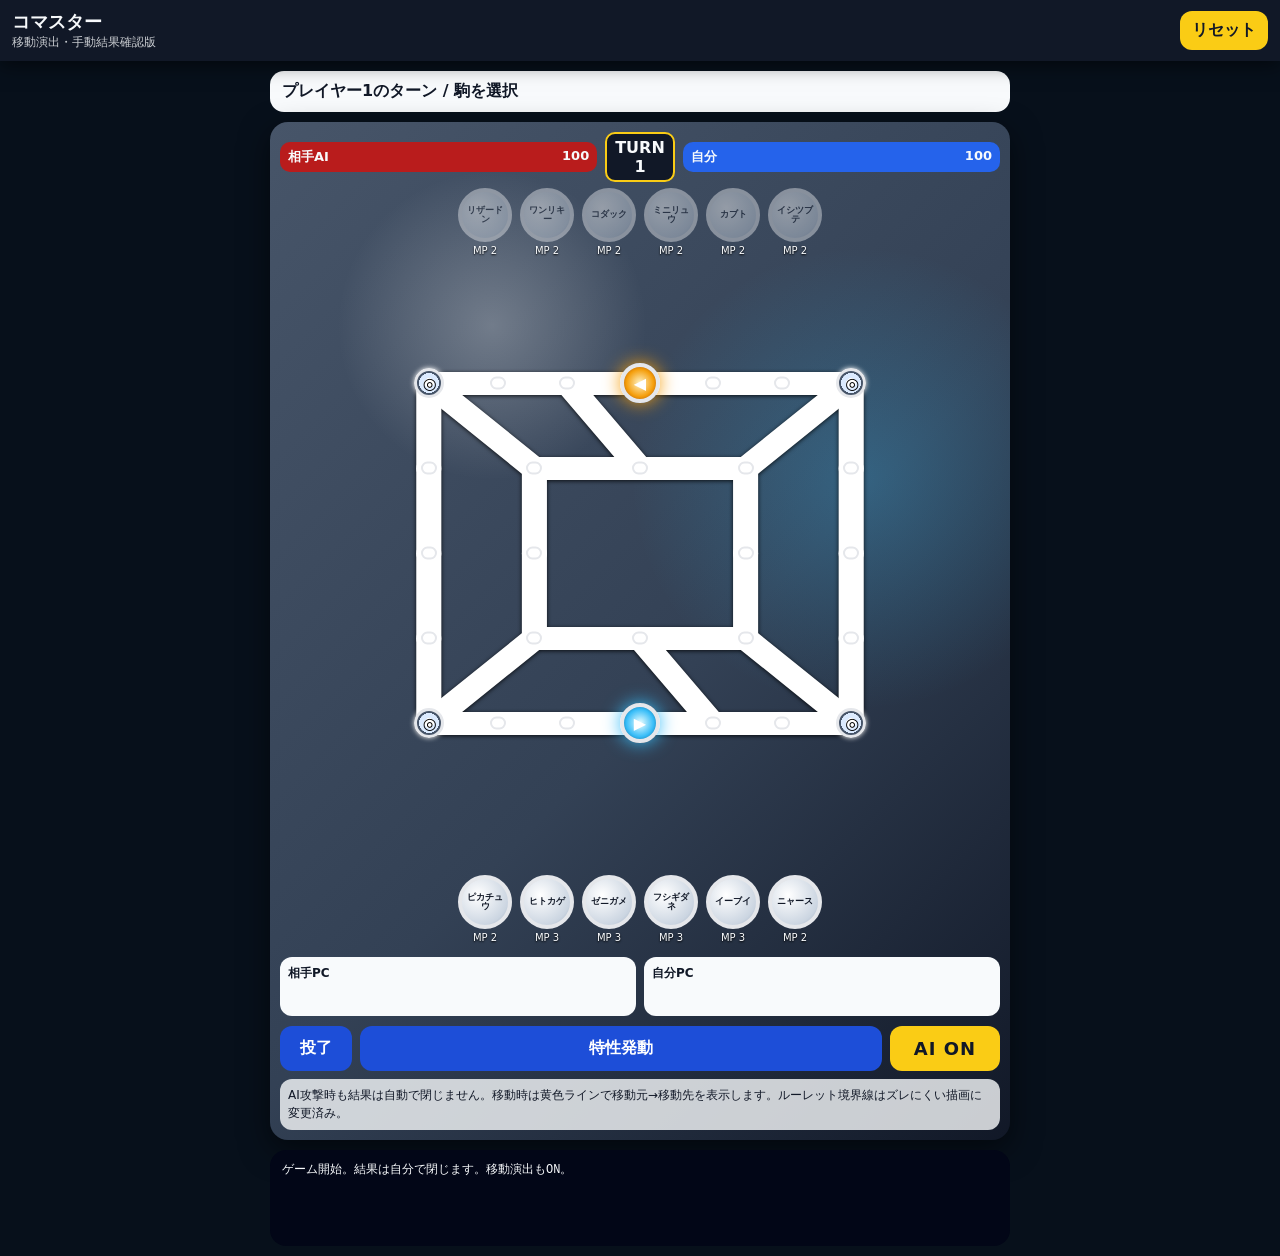
==== commit 7c88b7d8: "Improve roulette result control and movement feedback" ====
--- a/play.html
+++ b/play.html
@@ -1,18 +1,18 @@
 <!doctype html>
-<html lang="ja">
+<html lang='ja'>
 <head>
-<meta charset="utf-8">
-<meta name="viewport" content="width=device-width,initial-scale=1,viewport-fit=cover">
+<meta charset='utf-8'>
+<meta name='viewport' content='width=device-width,initial-scale=1,viewport-fit=cover'>
 <title>コマスター オフライン</title>
 <style>
-*{box-sizing:border-box}body{margin:0;background:#07101b;color:#f8fafc;font-family:system-ui,-apple-system,BlinkMacSystemFont,"Segoe UI",sans-serif}button{font:inherit}header{position:sticky;top:0;z-index:10;display:flex;justify-content:space-between;align-items:center;padding:10px 12px;background:#111827;box-shadow:0 4px 18px #0008}h1{font-size:18px;margin:0}.sub{font-size:12px;opacity:.8}.reset{border:0;border-radius:12px;padding:9px 12px;background:#facc15;color:#111827;font-weight:900}.app{max-width:760px;margin:auto;padding:10px;display:grid;gap:10px}.status{background:#f8fafc;color:#111827;border-radius:14px;padding:10px 12px;font-weight:900}.field{border-radius:18px;overflow:hidden;padding:10px;background:radial-gradient(circle at 30% 20%,#ffffff44,transparent 16%),radial-gradient(circle at 80% 35%,#38bdf844,transparent 26%),linear-gradient(135deg,#475569,#334155 55%,#111827);box-shadow:0 10px 30px #0008}.scorebar{display:grid;grid-template-columns:1fr auto 1fr;gap:8px;align-items:center}.score{display:flex;justify-content:space-between;border-radius:10px;padding:6px 8px;font-size:13px;font-weight:900}.score.p2{background:#b91c1c}.score.p1{background:#2563eb}.turn{border:2px solid #facc15;background:#111827;border-radius:10px;text-align:center;padding:4px 8px;font-weight:900}.bench{min-height:70px;display:flex;justify-content:center;gap:8px;flex-wrap:wrap;padding:6px 0}.slot{width:54px}.benchBtn{width:54px;height:54px;border-radius:999px;border:4px solid #e5e7eb;background:radial-gradient(circle at 35% 35%,#fff,#cbd5e1 72%,#94a3b8);color:#111827;font-size:9px;font-weight:900;line-height:1.05;padding:4px;touch-action:none}.benchBtn.active{outline:4px solid #facc15}.benchBtn:disabled{opacity:.45}.meta{text-align:center;font-size:10px;margin-top:3px;text-shadow:0 1px 2px #000}.board{position:relative;aspect-ratio:100/92;max-width:660px;margin:auto}.lines{position:absolute;inset:0;width:100%;height:100%;pointer-events:none;filter:drop-shadow(0 1px 2px #000c)}.edge{stroke:#fff;stroke-width:3.8;stroke-linecap:round}.node{position:absolute;transform:translate(-50%,-50%);width:13px;height:13px;border-radius:999px;background:#fff;border:2px solid #e5e7eb;box-shadow:0 0 5px #fff;z-index:2}.node.spawn{width:30px;height:30px;border-width:3px;background:radial-gradient(circle,#fff 0 28%,#dbeafe 29% 58%,#475569 59%)}.node.goal{width:40px;height:40px;border-width:4px;background:radial-gradient(circle,#fef3c7,#f59e0b 60%,#92400e);display:grid;place-items:center;color:#fff;font-weight:900;box-shadow:0 0 18px #f59e0b}.node.goal.player{background:radial-gradient(circle,#ecfeff,#38bdf8 60%,#075985);box-shadow:0 0 18px #38bdf8}.node.reach{outline:4px solid #60a5fa;outline-offset:3px}.node.attack{outline:4px solid #fb7185;outline-offset:3px}.fig{position:absolute;transform:translate(-50%,-50%);width:52px;height:52px;border-radius:999px;border:4px solid #cbd5e1;display:grid;place-items:center;text-align:center;padding:4px;color:#fff;font-size:9px;font-weight:900;line-height:1.02;box-shadow:0 10px 18px #0008,inset 0 -7px 10px #0005;z-index:4;touch-action:none}.fig.p1{background:linear-gradient(#60a5fa,#2563eb)}.fig.p2{background:linear-gradient(#fb7185,#dc2626)}.fig.sel{outline:5px solid #facc15}.fig.attackable{outline:5px solid #fb7185}.fig.waiting{filter:grayscale(.55);opacity:.75}.mp{position:absolute;right:-3px;bottom:-3px;min-width:21px;height:21px;border-radius:999px;background:#0ea5e9;border:2px solid #fff;display:grid;place-items:center;font-size:12px}.mark{position:absolute;left:-6px;top:-6px;border-radius:999px;background:#111827dd;border:1px solid #fff;padding:2px 4px;font-size:9px}.pcRows{display:grid;grid-template-columns:1fr 1fr;gap:8px;margin-top:8px}.pcBox{background:#f8fafc;color:#111827;border-radius:12px;padding:8px}.pcTitle{font-size:12px;font-weight:900}.chips{display:flex;gap:6px;flex-wrap:wrap;min-height:26px}.chips span{background:#e5e7eb;border-radius:999px;padding:4px 8px;font-size:11px;font-weight:900}.actions{display:grid;grid-template-columns:72px 1fr 110px;gap:8px;margin-top:10px}.action{border:0;border-radius:12px;padding:12px 8px;font-weight:900}.surrender,.ability{background:#1d4ed8;color:#fff}.ai{background:#facc15;color:#111827;font-size:18px;letter-spacing:1px}.hint{background:#f8fafccc;color:#111827;border-radius:12px;padding:8px;font-size:12px;line-height:1.45;margin-top:8px}.log{background:#020617;border-radius:16px;padding:12px;min-height:96px;white-space:pre-wrap;font:12px ui-monospace,SFMono-Regular,Menlo,Consolas,monospace;line-height:1.45}.overlay{position:fixed;inset:0;display:none;align-items:center;justify-content:center;padding:14px;z-index:50;background:#000b}.box{width:min(720px,100%);max-height:92vh;overflow:auto;background:#f8fafc;color:#111827;border-radius:22px;padding:14px;box-shadow:0 22px 60px #000b}.title{text-align:center;font-size:18px;font-weight:900;margin-bottom:10px}.battleStack{display:grid;gap:10px}.card{background:#e5e7eb;border-radius:18px;padding:10px;text-align:center}.name{font-weight:900;margin-bottom:8px}.wwrap{position:relative;width:min(48vw,190px);aspect-ratio:1;margin:auto}.pointer{position:absolute;left:50%;top:-4px;transform:translateX(-50%);width:0;height:0;border-left:10px solid transparent;border-right:10px solid transparent;border-top:18px solid #111827;z-index:8}.wheel{position:absolute;inset:0;border-radius:999px;border:8px solid #111827;transition:transform 1.45s cubic-bezier(.12,.8,.18,1);box-shadow:inset 0 0 0 4px #fff,0 8px 18px #0004;overflow:hidden}.wheel:after{content:"";position:absolute;inset:38%;border-radius:999px;background:#111827;border:4px solid #fff;z-index:5}.wlabel{position:absolute;left:50%;top:50%;width:78px;margin-left:-39px;margin-top:-8px;padding:1px 3px;border-radius:999px;background:#ffffffd9;color:#111827;font-size:7px;font-weight:900;line-height:1.05;text-align:center;z-index:4;white-space:nowrap;overflow:hidden;text-overflow:ellipsis}.wsep{position:absolute;left:50%;top:50%;width:2px;height:50%;background:#111827cc;transform-origin:center top;z-index:3}.res{min-height:24px;font-size:13px;font-weight:900;margin-top:8px}.segs{text-align:left;margin-top:8px;font-size:11px;line-height:1.35}.seg{display:flex;align-items:center;gap:5px;border-top:1px solid #cbd5e1;padding:3px 0}.sw{width:10px;height:10px;border-radius:999px;border:1px solid #334155;flex:0 0 auto}.result{text-align:center;font-weight:900;margin:12px 0}.primary{width:100%;border:0;border-radius:14px;padding:12px;background:#facc15;color:#111827;font-weight:900}.infoBody{font-size:13px;line-height:1.5}.infoBody h3{margin:10px 0 5px}.infoMove{border-top:1px solid #cbd5e1;padding:6px 0}.locked .benchBtn,.locked .node,.locked .fig,.locked .reset{pointer-events:none}@media(max-width:480px){.slot{width:49px}.benchBtn{width:49px;height:49px;font-size:8px}.fig{width:46px;height:46px;font-size:8px}.wwrap{width:170px}.wlabel{font-size:7px;width:68px;margin-left:-34px}.actions{grid-template-columns:64px 1fr 92px}.ai{font-size:15px}}
+*{box-sizing:border-box}body{margin:0;background:#07101b;color:#f8fafc;font-family:system-ui,-apple-system,BlinkMacSystemFont,Segoe UI,sans-serif}button{font:inherit}header{position:sticky;top:0;z-index:20;display:flex;justify-content:space-between;align-items:center;padding:10px 12px;background:#111827;box-shadow:0 4px 18px #0008}h1{font-size:18px;margin:0}.sub{font-size:12px;opacity:.8}.reset{border:0;border-radius:12px;padding:9px 12px;background:#facc15;color:#111827;font-weight:900}.app{max-width:760px;margin:auto;padding:10px;display:grid;gap:10px}.status{background:#f8fafc;color:#111827;border-radius:14px;padding:10px 12px;font-weight:900}.field{border-radius:18px;overflow:hidden;padding:10px;background:radial-gradient(circle at 30% 20%,#ffffff44,transparent 16%),radial-gradient(circle at 80% 35%,#38bdf844,transparent 26%),linear-gradient(135deg,#475569,#334155 55%,#111827);box-shadow:0 10px 30px #0008}.scorebar{display:grid;grid-template-columns:1fr auto 1fr;gap:8px;align-items:center}.score{display:flex;justify-content:space-between;border-radius:10px;padding:6px 8px;font-size:13px;font-weight:900}.score.p2{background:#b91c1c}.score.p1{background:#2563eb}.turn{border:2px solid #facc15;background:#111827;border-radius:10px;text-align:center;padding:4px 8px;font-weight:900}.bench{min-height:70px;display:flex;justify-content:center;gap:8px;flex-wrap:wrap;padding:6px 0}.slot{width:54px}.benchBtn{width:54px;height:54px;border-radius:999px;border:4px solid #e5e7eb;background:radial-gradient(circle at 35% 35%,#fff,#cbd5e1 72%,#94a3b8);color:#111827;font-size:9px;font-weight:900;line-height:1.05;padding:4px;touch-action:none}.benchBtn.active{outline:4px solid #facc15}.benchBtn:disabled{opacity:.45}.meta{text-align:center;font-size:10px;margin-top:3px;text-shadow:0 1px 2px #000}.board{position:relative;aspect-ratio:100/92;max-width:660px;margin:auto}.lines{position:absolute;inset:0;width:100%;height:100%;pointer-events:none;filter:drop-shadow(0 1px 2px #000c)}.edge{stroke:#fff;stroke-width:3.8;stroke-linecap:round}.moveFx{stroke:#facc15;stroke-width:5.5;stroke-linecap:round;stroke-dasharray:6 5;animation:dash .55s linear infinite,pulse .9s ease-out both}.moveDot{fill:#facc15;animation:pulse .9s ease-out both}@keyframes dash{to{stroke-dashoffset:-22}}@keyframes pulse{0%{opacity:.95}100%{opacity:0}}.node{position:absolute;transform:translate(-50%,-50%);width:13px;height:13px;border-radius:999px;background:#fff;border:2px solid #e5e7eb;box-shadow:0 0 5px #fff;z-index:2}.node.spawn{width:30px;height:30px;border-width:3px;background:radial-gradient(circle,#fff 0 28%,#dbeafe 29% 58%,#475569 59%)}.node.goal{width:40px;height:40px;border-width:4px;background:radial-gradient(circle,#fef3c7,#f59e0b 60%,#92400e);display:grid;place-items:center;color:#fff;font-weight:900;box-shadow:0 0 18px #f59e0b}.node.goal.player{background:radial-gradient(circle,#ecfeff,#38bdf8 60%,#075985);box-shadow:0 0 18px #38bdf8}.node.reach{outline:4px solid #60a5fa;outline-offset:3px}.node.attack{outline:4px solid #fb7185;outline-offset:3px}.fig{position:absolute;transform:translate(-50%,-50%);width:52px;height:52px;border-radius:999px;border:4px solid #cbd5e1;display:grid;place-items:center;text-align:center;padding:4px;color:#fff;font-size:9px;font-weight:900;line-height:1.02;box-shadow:0 10px 18px #0008,inset 0 -7px 10px #0005;z-index:4;touch-action:none}.fig.p1{background:linear-gradient(#60a5fa,#2563eb)}.fig.p2{background:linear-gradient(#fb7185,#dc2626)}.fig.sel{outline:5px solid #facc15}.fig.attackable{outline:5px solid #fb7185}.fig.waiting{filter:grayscale(.55);opacity:.75}.fig.moved{outline:5px solid #facc15;box-shadow:0 0 24px #facc15,0 10px 18px #0008}.mp{position:absolute;right:-3px;bottom:-3px;min-width:21px;height:21px;border-radius:999px;background:#0ea5e9;border:2px solid #fff;display:grid;place-items:center;font-size:12px}.mark{position:absolute;left:-6px;top:-6px;border-radius:999px;background:#111827dd;border:1px solid #fff;padding:2px 4px;font-size:9px}.pcRows{display:grid;grid-template-columns:1fr 1fr;gap:8px;margin-top:8px}.pcBox{background:#f8fafc;color:#111827;border-radius:12px;padding:8px}.pcTitle{font-size:12px;font-weight:900}.chips{display:flex;gap:6px;flex-wrap:wrap;min-height:26px}.chips span{background:#e5e7eb;border-radius:999px;padding:4px 8px;font-size:11px;font-weight:900}.actions{display:grid;grid-template-columns:72px 1fr 110px;gap:8px;margin-top:10px}.action{border:0;border-radius:12px;padding:12px 8px;font-weight:900}.surrender,.ability{background:#1d4ed8;color:#fff}.ai{background:#facc15;color:#111827;font-size:18px;letter-spacing:1px}.hint{background:#f8fafccc;color:#111827;border-radius:12px;padding:8px;font-size:12px;line-height:1.45;margin-top:8px}.log{background:#020617;border-radius:16px;padding:12px;min-height:96px;white-space:pre-wrap;font:12px ui-monospace,Menlo,Consolas,monospace;line-height:1.45}.overlay{position:fixed;inset:0;display:none;align-items:center;justify-content:center;padding:14px;z-index:50;background:#000b}.box{width:min(720px,100%);max-height:92vh;overflow:auto;background:#f8fafc;color:#111827;border-radius:22px;padding:14px;box-shadow:0 22px 60px #000b}.title{text-align:center;font-size:18px;font-weight:900;margin-bottom:10px}.battleStack{display:grid;gap:10px}.card{background:#e5e7eb;border-radius:18px;padding:10px;text-align:center}.name{font-weight:900;margin-bottom:8px}.wwrap{position:relative;width:min(48vw,190px);aspect-ratio:1;margin:auto}.pointer{position:absolute;left:50%;top:-4px;transform:translateX(-50%);width:0;height:0;border-left:10px solid transparent;border-right:10px solid transparent;border-top:18px solid #111827;z-index:8}.wheel{position:absolute;inset:0;border-radius:999px;border:8px solid #111827;transition:transform 1.45s cubic-bezier(.12,.8,.18,1);box-shadow:inset 0 0 0 4px #fff,0 8px 18px #0004;overflow:hidden}.wheel:after{content:'';position:absolute;inset:38%;border-radius:999px;background:#111827;border:4px solid #fff;z-index:5}.wlabel{position:absolute;left:50%;top:50%;width:78px;margin-left:-39px;margin-top:-8px;padding:1px 3px;border-radius:999px;background:#ffffffd9;color:#111827;font-size:7px;font-weight:900;line-height:1.05;text-align:center;z-index:4;white-space:nowrap;overflow:hidden;text-overflow:ellipsis}.res{min-height:24px;font-size:13px;font-weight:900;margin-top:8px}.segs{text-align:left;margin-top:8px;font-size:11px;line-height:1.35}.seg{display:flex;align-items:center;gap:5px;border-top:1px solid #cbd5e1;padding:3px 0}.sw{width:10px;height:10px;border-radius:999px;border:1px solid #334155;flex:0 0 auto}.result{text-align:center;font-weight:900;margin:12px 0}.primary{width:100%;border:0;border-radius:14px;padding:12px;background:#facc15;color:#111827;font-weight:900}.infoBody{font-size:13px;line-height:1.5}.infoBody h3{margin:10px 0 5px}.locked .benchBtn,.locked .node,.locked .fig,.locked .reset{pointer-events:none}@media(max-width:480px){.slot{width:49px}.benchBtn{width:49px;height:49px;font-size:8px}.fig{width:46px;height:46px;font-size:8px}.wwrap{width:170px}.wlabel{font-size:7px;width:68px;margin-left:-34px}.actions{grid-template-columns:64px 1fr 92px}.ai{font-size:15px}}
 </style>
 </head>
 <body>
-<header><div><h1>コマスター</h1><div class="sub">即負け防止AI版</div></div><button id="reset" class="reset">リセット</button></header>
-<main class="app"><div id="status" class="status"></div><section class="field"><div class="scorebar"><div class="score p2"><span>相手AI</span><span>100</span></div><div class="turn">TURN<br><span id="turnCount">1</span></div><div class="score p1"><span>自分</span><span>100</span></div></div><div id="topBench" class="bench"></div><div id="board" class="board"></div><div id="bottomBench" class="bench"></div><div class="pcRows"><div class="pcBox"><div class="pcTitle">相手PC</div><div id="p2pc" class="chips"></div></div><div class="pcBox"><div class="pcTitle">自分PC</div><div id="p1pc" class="chips"></div></div></div><div class="actions"><button class="action surrender" disabled>投了</button><button id="skipAction" class="action ability" disabled>特性発動</button><button id="aiBtn" class="action ai">AI ON</button></div><div class="hint">AIは相手の次ターンゴールを最優先で止めます。氷/眠りは移動で飛び越え可能。ルーレットは技名・ダメージ/★/青と境界線を表示します。</div></section><div id="log" class="log"></div></main>
-<div id="ro" class="overlay"><div class="box"><div class="title">バトルルーレット</div><div class="battleStack"><div class="card"><div id="tn" class="name"></div><div class="wwrap"><div class="pointer"></div><div id="tw" class="wheel"></div></div><div id="tr" class="res"></div><div id="ts" class="segs"></div></div><div class="card"><div id="bn" class="name"></div><div class="wwrap"><div class="pointer"></div><div id="bw" class="wheel"></div></div><div id="brr" class="res"></div><div id="bs" class="segs"></div></div></div><div id="br" class="result">ルーレット回転中...</div><button id="cont" class="primary" style="display:none">続ける</button></div></div>
-<div id="info" class="overlay"><div class="box"><div class="title" id="infoTitle">フィギュア情報</div><div id="infoBody" class="infoBody"></div><button id="infoClose" class="primary">閉じる</button></div></div>
+<header><div><h1>コマスター</h1><div class='sub'>移動演出・手動結果確認版</div></div><button id='reset' class='reset'>リセット</button></header>
+<main class='app'><div id='status' class='status'></div><section class='field'><div class='scorebar'><div class='score p2'><span>相手AI</span><span>100</span></div><div class='turn'>TURN<br><span id='turnCount'>1</span></div><div class='score p1'><span>自分</span><span>100</span></div></div><div id='topBench' class='bench'></div><div id='board' class='board'></div><div id='bottomBench' class='bench'></div><div class='pcRows'><div class='pcBox'><div class='pcTitle'>相手PC</div><div id='p2pc' class='chips'></div></div><div class='pcBox'><div class='pcTitle'>自分PC</div><div id='p1pc' class='chips'></div></div></div><div class='actions'><button class='action surrender' disabled>投了</button><button id='skipAction' class='action ability' disabled>特性発動</button><button id='aiBtn' class='action ai'>AI ON</button></div><div class='hint'>AI攻撃時も結果は自動で閉じません。移動時は黄色ラインで移動元→移動先を表示します。ルーレット境界線はズレにくい描画に変更済み。</div></section><div id='log' class='log'></div></main>
+<div id='ro' class='overlay'><div class='box'><div class='title'>バトルルーレット</div><div class='battleStack'><div class='card'><div id='tn' class='name'></div><div class='wwrap'><div class='pointer'></div><div id='tw' class='wheel'></div></div><div id='tr' class='res'></div><div id='ts' class='segs'></div></div><div class='card'><div id='bn' class='name'></div><div class='wwrap'><div class='pointer'></div><div id='bw' class='wheel'></div></div><div id='brr' class='res'></div><div id='bs' class='segs'></div></div></div><div id='br' class='result'>ルーレット回転中...</div><button id='cont' class='primary' style='display:none'>結果を確認して続ける</button></div></div>
+<div id='info' class='overlay'><div class='box'><div class='title' id='infoTitle'>フィギュア情報</div><div id='infoBody' class='infoBody'></div><button id='infoClose' class='primary'>閉じる</button></div></div>
 <script>
 const NODES={ot1:[18,20],ot2:[28.5,20],ot3:[39,20],ot4:[50,20],ot5:[61,20],ot6:[71.5,20],ot7:[82,20],ol2:[18,34],ol3:[18,48],ol4:[18,62],or2:[82,34],or3:[82,48],or4:[82,62],it1:[34,34],it2:[50,34],it3:[66,34],im1:[34,48],im3:[66,48],ib1:[34,62],ib2:[50,62],ib3:[66,62],ob1:[18,76],ob2:[28.5,76],ob3:[39,76],ob4:[50,76],ob5:[61,76],ob6:[71.5,76],ob7:[82,76]};
 const EDGES=[['ot1','ot2'],['ot2','ot3'],['ot3','ot4'],['ot4','ot5'],['ot5','ot6'],['ot6','ot7'],['ot1','ol2'],['ol2','ol3'],['ol3','ol4'],['ol4','ob1'],['ot7','or2'],['or2','or3'],['or3','or4'],['or4','ob7'],['ob1','ob2'],['ob2','ob3'],['ob3','ob4'],['ob4','ob5'],['ob5','ob6'],['ob6','ob7'],['it1','it2'],['it2','it3'],['it1','im1'],['im1','ib1'],['it3','im3'],['im3','ib3'],['ib1','ib2'],['ib2','ib3'],['ot1','it1'],['ot7','it3'],['ob1','ib1'],['ob7','ib3'],['ot3','it2'],['ob5','ib2']];
@@ -22,22 +22,19 @@
 const DECKS={p1:['pikachu','charmander','squirtle','bulbasaur','eevee','meowth'],p2:['charizard','machop','psyduck','dratini','kabuto','geodude']};
 let seq=1,s,aiEnabled=true,aiTimer=null;const $=q=>document.querySelector(q);
 function turnLabel(id){return id==='p1'?'プレイヤー1':'AI'}function other(p){return p==='p1'?'p2':'p1'}function neigh(id){return EDGES.filter(e=>e[0]===id||e[1]===id).map(e=>e[0]===id?e[1]:e[0])}function freshStatus(){return{condition:null,mpMinus:0}}function piece(fig,owner){return{id:owner+'-'+seq++,owner,fig,n:F[fig].n,mp:F[fig].mp,pos:null,wait:0,status:freshStatus(),focusGuard:false}}function player(id){return{bench:DECKS[id].map(t=>piece(t,id)),field:[],pc:[]}}function all(){return[...s.p1.field,...s.p2.field]}function at(node){return all().find(p=>p.pos===node)}function byid(id){return[...s.p1.bench,...s.p2.bench,...s.p1.field,...s.p2.field,...s.p1.pc,...s.p2.pc].find(p=>p.id===id)}function addlog(t){s.log.unshift(t)}function clear(){s.sel=null;s.reach=[];s.attack=[]}
-function init(){seq=1;s={p1:player('p1'),p2:player('p2'),turn:'p1',sel:null,reach:[],attack:[],pending:null,win:null,locked:false,turnCount:1,log:['ゲーム開始。AIは即負けを最優先で止めます。']};checkWaitWin();render()}
+function init(){seq=1;s={p1:player('p1'),p2:player('p2'),turn:'p1',sel:null,reach:[],attack:[],pending:null,win:null,locked:false,turnCount:1,fx:null,lastMoved:null,fxTimer:null,log:['ゲーム開始。結果は自分で閉じます。移動演出もON。']};checkWaitWin();render()}
+function markMove(p,from,to){s.lastMoved=p.id;if(from&&to)s.fx={from,to};clearTimeout(s.fxTimer);s.fxTimer=setTimeout(()=>{if(!s)return;s.fx=null;s.lastMoved=null;render()},900)}
 function canAct(p){return p.wait<=0&&p.status.condition!=='sleep'&&p.status.condition!=='frozen'}function isPassThrough(p){return p.status.condition==='sleep'||p.status.condition==='frozen'}function futureMp(p){return Math.max(0,p.mp-(p.status.mpMinus||0))}function effectiveMp(p){if(!canAct(p))return 0;return Math.max(0,futureMp(p)-(s.turnCount===1&&s.turn==='p1'?1:0))}function mpForOwner(p,owner){return canAct(p)?Math.max(0,futureMp(p)-(s.turnCount===1&&owner==='p1'?1:0)):0}function occupiedAll(){return new Set(all().map(p=>p.pos))}function moveBlockedExcept(self){return new Set(all().filter(p=>p!==self&&!isPassThrough(p)).map(p=>p.pos))}function reachableFrom(start,mp,blocked){const vis=new Map([[start,0]]),q=[start];while(q.length){const c=q.shift(),d=vis.get(c);if(d>=mp)continue;for(const n of neigh(c)){if(blocked.has(n)||vis.has(n))continue;vis.set(n,d+1);q.push(n)}}vis.delete(start);return[...vis.keys()]}function reachableMoveFor(p,owner=p.owner){const stops=occupiedAll();stops.delete(p.pos);return reachableFrom(p.pos,mpForOwner(p,owner),moveBlockedExcept(p)).filter(n=>!stops.has(n))}function reachableMove(p){return reachableMoveFor(p,s.turn)}function adjacentEnemies(p){return all().filter(o=>o.owner!==p.owner&&p.pos&&neigh(p.pos).includes(o.pos))}function entryTargetsForPlayer(p,playerId){const total=Math.max(0,p.mp-(s.turnCount===1&&playerId==='p1'?1:0));if(total<=0||p.wait>0)return[];const r=new Set(),stops=occupiedAll(),passBlock=new Set(all().filter(o=>!isPassThrough(o)).map(o=>o.pos));for(const sp of SPAWN[playerId]){if(at(sp))continue;r.add(sp);for(const n of reachableFrom(sp,total-1,passBlock))if(!stops.has(n))r.add(n)}return[...r]}function entryTargets(p){return entryTargetsForPlayer(p,s.turn)}function canPieceAct(p){return canAct(p)&&(reachableMoveFor(p,p.owner).length>0||adjacentEnemies(p).some(e=>e.status.condition!=='sleep'))}function hasAnyMove(playerId){return s[playerId].bench.some(p=>entryTargetsForPlayer(p,playerId).length>0)||s[playerId].field.some(canPieceAct)||s[playerId].field.some(canWakeByAlly)}function checkWaitWin(){if(s.win)return;const current=s.turn;if(!hasAnyMove(current)){s.win=other(current);clear();addlog(turnLabel(current)+'は動けません。'+turnLabel(s.win)+'の勝利です！')}}function tickWait(owner){for(const p of [...s[owner].bench,...s[owner].field])if(p.wait>0)p.wait--}function end(){const prev=s.turn;s.pending=null;tickWait(prev);clear();s.turn=other(prev);s.turnCount++;checkWaitWin()}function addWait(p,n=1){p.wait=Math.max(p.wait,p.owner===s.turn?n+1:n)}function addBenchWait(p,n=1){p.wait=Math.max(p.wait,n)}
 const condJP={paralyze:'マヒ',poison:'どく',toxic:'どくどく',sleep:'ねむり',frozen:'こおり',burn:'やけど',confuse:'混乱'};
 function wake(p){if(p.status.condition==='sleep'){addlog(p.n+'は味方にタッチされてねむりが治りました。');p.status.condition=null;return true}return false}function canWakeByAlly(p){return p.status.condition==='sleep'&&s[p.owner].field.some(a=>a!==p&&canAct(a)&&neigh(a.pos).includes(p.pos))}function tryWake(p){if(p.owner===s.turn&&canWakeByAlly(p)){wake(p);end();render();return true}return false}
 function selectBench(id){if(s.win||s.locked||s.pending||s.turn!=='p1')return;const p=s.p1.bench.find(x=>x.id===id);if(!p||p.wait>0)return addlog(p?p.n+'は待機中です。':'');const targets=entryTargets(p);if(!targets.length){addlog(p.n+'は今は出撃できません。');return}s.sel={type:'bench',id};s.reach=targets;s.attack=[];addlog(p.n+'を選択。出撃先を選んでください。');render()}function selectField(id){if(s.win||s.locked||s.pending||s.turn!=='p1')return;const p=s.p1.field.find(x=>x.id===id);if(!p)return;if(tryWake(p))return;if(!canAct(p)){addlog(p.n+'は状態異常/ウェイトで動けません。');return}s.sel={type:'field',id};s.reach=reachableMove(p);s.attack=adjacentEnemies(p).filter(e=>e.status.condition!=='sleep').map(o=>o.pos);addlog(p.n+'を選択。移動後に隣接敵を選択できます。');render()}function clickNode(n){if(s.win||s.locked)return;const t=at(n);if(s.pending&&s.pending.phase==='chooseEnemy'){if(t&&canChoosePendingEnemy(t))startBattleWith(t.id);return}if(t&&t.owner===s.turn&&s.turn==='p1'){selectField(t.id);return}if(!s.sel)return;if(s.sel.type==='bench'&&s.reach.includes(n)){deploy(n);return}if(s.sel.type==='field'&&s.reach.includes(n)&&!t){move(n);return}if(s.sel.type==='field'&&t&&t.owner!==s.turn){const a=byid(s.sel.id);if(t.status.condition==='sleep'){addlog('ねむり状態の相手とはバトルできません。');return}if(a&&neigh(a.pos).includes(t.pos))startBattleWith(t.id);else addlog('まず敵の隣へ移動してください。')}}function clickFigure(p){if(s.win||s.locked)return;if(tryWake(p))return;if(s.pending&&s.pending.phase==='chooseEnemy'){if(canChoosePendingEnemy(p))startBattleWith(p.id);else addlog('隣接している敵を選んでください。');return}if(p.owner===s.turn&&s.turn==='p1'){selectField(p.id);return}if(s.sel&&s.sel.type==='field'){const a=byid(s.sel.id);if(p.status.condition==='sleep'){addlog('ねむり状態の相手とはバトルできません。');return}if(a&&neigh(a.pos).includes(p.pos)){startBattleWith(p.id);return}}addlog('まず移動して敵の隣に着いてください。')}
-function deploy(n){const pl=s[s.turn],p=pl.bench.find(x=>x.id===s.sel.id);pl.bench=pl.bench.filter(x=>x.id!==p.id);p.pos=n;pl.field.push(p);addlog(turnLabel(p.owner)+'の'+p.n+'が出撃しました。');if(n===TARGET[p.owner]){s.win=p.owner;clear();addlog(turnLabel(p.owner)+'の勝利です！');render();return}resolveSurrounds();end();render()}function move(n){const p=byid(s.sel.id);p.pos=n;addlog(turnLabel(p.owner)+'の'+p.n+'が移動しました。');afterMove(p)}function afterMove(p){if(p.pos===TARGET[p.owner]){s.win=p.owner;clear();addlog(turnLabel(p.owner)+'の勝利です！');render();return}resolveSurrounds();if(!s[p.owner].field.includes(p)){end();render();return}const enemies=adjacentEnemies(p).filter(e=>e.status.condition!=='sleep');if(enemies.length){s.pending={phase:'chooseEnemy',a:p.id};s.sel=null;s.reach=[];s.attack=enemies.map(e=>e.pos);addlog('隣接している敵を選ぶとバトルします。戦わない場合は「バトルしない」。');render();if(p.owner==='p2'&&aiEnabled)setTimeout(()=>aiChooseEnemy(),420);return}end();render()}function canChoosePendingEnemy(p){const a=byid(s.pending&&s.pending.a);return a&&p&&p.owner!==a.owner&&p.status.condition!=='sleep'&&neigh(a.pos).includes(p.pos)}function startBattleWith(defid){const a=s.pending?byid(s.pending.a):byid(s.sel&&s.sel.id),d=byid(defid);if(!a||!d||!neigh(a.pos).includes(d.pos)){addlog('隣接していないのでバトルできません。');return}if(a.status.condition==='sleep'||d.status.condition==='sleep'){addlog('ねむり状態ではバトルできません。');return}s.pending={phase:'battle',a:a.id,d:d.id};clear();startBattle()}
+function deploy(n){const pl=s[s.turn],p=pl.bench.find(x=>x.id===s.sel.id);pl.bench=pl.bench.filter(x=>x.id!==p.id);p.pos=n;pl.field.push(p);markMove(p,null,n);addlog(turnLabel(p.owner)+'の'+p.n+'が出撃しました。');if(n===TARGET[p.owner]){s.win=p.owner;clear();addlog(turnLabel(p.owner)+'の勝利です！');render();return}resolveSurrounds();end();render()}function move(n){const p=byid(s.sel.id),old=p.pos;p.pos=n;markMove(p,old,n);addlog(turnLabel(p.owner)+'の'+p.n+'が '+old+' → '+n+' に移動しました。');afterMove(p)}function afterMove(p){if(p.pos===TARGET[p.owner]){s.win=p.owner;clear();addlog(turnLabel(p.owner)+'の勝利です！');render();return}resolveSurrounds();if(!s[p.owner].field.includes(p)){end();render();return}const enemies=adjacentEnemies(p).filter(e=>e.status.condition!=='sleep');if(enemies.length){s.pending={phase:'chooseEnemy',a:p.id};s.sel=null;s.reach=[];s.attack=enemies.map(e=>e.pos);addlog('隣接している敵を選ぶとバトルします。戦わない場合は「バトルしない」。');render();if(p.owner==='p2'&&aiEnabled)setTimeout(()=>aiChooseEnemy(),420);return}end();render()}function canChoosePendingEnemy(p){const a=byid(s.pending&&s.pending.a);return a&&p&&p.owner!==a.owner&&p.status.condition!=='sleep'&&neigh(a.pos).includes(p.pos)}function startBattleWith(defid){const a=s.pending?byid(s.pending.a):byid(s.sel&&s.sel.id),d=byid(defid);if(!a||!d||!neigh(a.pos).includes(d.pos)){addlog('隣接していないのでバトルできません。');return}if(a.status.condition==='sleep'||d.status.condition==='sleep'){addlog('ねむり状態ではバトルできません。');return}s.pending={phase:'battle',a:a.id,d:d.id};clear();startBattle()}
 function removeField(p){s[p.owner].field=s[p.owner].field.filter(x=>x.id!==p.id);p.pos=null}function resetOnBench(p){p.status=freshStatus();p.focusGuard=false}function sendToBench(p){removeField(p);resetOnBench(p);addBenchWait(p);s[p.owner].bench.push(p);addlog(p.n+'はベンチへ戻されました。状態異常は消えました。')}function pc(p){const pl=s[p.owner];removeField(p);resetOnBench(p);if(pl.pc.length>=2){const out=pl.pc.shift();resetOnBench(out);addBenchWait(out);pl.bench.push(out);addlog(out.n+'がPCから待機1でベンチへ戻りました。')}pl.pc.push(p);addlog(turnLabel(p.owner)+'の'+p.n+'はPCへ送られました。')}function resolveSurrounds(){let changed=true;while(changed){changed=false;for(const p of [...all()]){const ns=neigh(p.pos);if(ns.length&&ns.every(n=>{const o=at(n);return o&&o.owner!==p.owner})){addlog(p.n+'は包囲されました。');pc(p);changed=true;break}}}}
 function cloneSeg(x){return{c:x.c,n:x.n,d:x.d,s:x.s,e:x.e?{...x.e}:null,boost:1}}function wheelFor(p,silent=false){let w=F[p.fig].w.map(cloneSeg);if(p.status.condition==='paralyze'){const valid=w.filter(x=>x.c!=='miss'),min=Math.min(...valid.map(x=>x.s));for(const seg of w)if(seg.c!=='miss'&&seg.s===min){seg.c='miss';seg.n='ミス';seg.d=0;seg.e=null;seg.paralyzed=true}if(!silent)addlog(p.n+'はマヒで最小幅の技がミス扱いです。')}return w}function spinRaw(w){let total=w.reduce((a,b)=>a+b.s,0),r=Math.random()*total,acc=0;for(let i=0;i<w.length;i++){const seg=w[i],st=acc/total*360;acc+=seg.s;const en=acc/total*360;if((r-=seg.s)<=0)return{seg:cloneSeg(seg),center:(st+en)/2,index:i,wheel:w,chain:[]}}const last=w[w.length-1];return{seg:cloneSeg(last),center:350,index:w.length-1,wheel:w,chain:[]}}function spinFor(p){const w=wheelFor(p);let r=spinRaw(w);if(p.status.condition==='confuse'&&w.length>1){const old=r.seg.n,ni=(r.index+1)%w.length;r.seg=cloneSeg(w[ni]);r.index=ni;r.chain=[old,'こんらん'];addlog(p.n+'は混乱で技がずれました。'+old+' → '+r.seg.n)}return r}function resolveMoveSpin(p){let r=spinFor(p);if(r.seg.e&&r.seg.e.focus){p.focusGuard=true;addlog(p.n+'のきあいだめ。負けても気絶せず、次の攻撃を強化します。');const next=spinFor(p);next.chain=[r.seg.n];if(next.seg.c==='white'||next.seg.c==='gold'){next.seg.boost=r.seg.e.boost||2;addlog(next.seg.n+'のダメージが'+next.seg.boost+'倍になります。')}else next.seg.noKo=true;return next}return r}function baseValue(seg,p){let v=seg.d||0;if(seg.boost)v*=seg.boost;if(p.status.condition==='poison'&&(seg.c==='white'||seg.c==='gold'))v=Math.max(0,v-20);if(p.status.condition==='toxic'&&(seg.c==='white'||seg.c==='gold'))v=Math.max(0,v-40);if(p.status.condition==='burn'&&(seg.c==='white'||seg.c==='gold'))v=Math.max(0,v-10);return v}function isDamage(seg){return seg.c==='white'||seg.c==='gold'}function isKoAttack(seg,p){return isDamage(seg)&&baseValue(seg,p)>0}function compare(a,b,ap,bp){const A=a.c,B=b.c,av=baseValue(a,ap),bv=baseValue(b,bp);if(A==='blue'||B==='blue')return{winner:'draw',ko:false,blue:true,mode:A==='blue'&&B==='blue'?'blue-both':'blue-null'};if(A==='miss'&&B==='miss')return{winner:'draw',ko:false,mode:'null'};if(A==='miss')return{winner:'def',ko:isKoAttack(b,bp),mode:'oneway'};if(B==='miss')return{winner:'atk',ko:isKoAttack(a,ap),mode:'oneway'};if(A==='gold'&&B==='purple')return{winner:'atk',ko:isKoAttack(a,ap),mode:'oneway'};if(B==='gold'&&A==='purple')return{winner:'def',ko:isKoAttack(b,bp),mode:'oneway'};if(A==='purple'||B==='purple'){if(A==='purple'&&B==='purple'){if(av===bv)return{winner:'draw',ko:false,mode:'null'};return{winner:av>bv?'atk':'def',ko:false,mode:'oneway'}}return{winner:A==='purple'?'atk':'def',ko:false,mode:'oneway'}}if(av===bv)return{winner:'draw',ko:false,mode:'damage-draw'};const win=av>bv?'atk':'def';return{winner:win,ko:isKoAttack(win==='atk'?a:b,win==='atk'?ap:bp),mode:'damage'}}function setCondition(p,c){p.status.condition=c;addlog(p.n+'は'+condJP[c]+'になりました。')}function applySelfOnly(seg,user){if(seg.e&&seg.e.selfWait){addWait(user,seg.e.selfWait);addlog(user.n+'にウェイトがつきました。')}}function applyMoveEffect(seg,user,target,context){const e=seg.e;if(!e)return false;let handled=false;if(e.selfWait){addWait(user,e.selfWait);addlog(user.n+'にウェイトがつきました。')}if(e.condition&&target){setCondition(target,e.condition);handled=true}if(e.wait&&target){addWait(target,e.wait);addlog(target.n+'にウェイトがつきました。');handled=true}if(e.mpMinus&&target){target.status.mpMinus=Math.max(target.status.mpMinus,e.mpMinus);addlog(target.n+'にMP-'+e.mpMinus+'がつきました。');handled=true}if(e.swap&&target&&user.pos&&target.pos){const a=user.pos;user.pos=target.pos;target.pos=a;addlog(user.n+'と'+target.n+'の場所が入れ替わりました。');handled=true}if(e.bench&&target&&s[target.owner].field.includes(target)){sendToBench(target);handled=true}if(e.selfko&&target){addlog(seg.n+'！両方PCへ送られます。');pc(user);if(s[target.owner].field.includes(target))pc(target);handled=true}if(e.chain&&context&&context.winner){addlog(seg.n+'の追加効果。連続スピンは簡易処理中です。')}return handled}
-function moveLabel(seg,p){if(seg.c==='miss')return'ミス';if(seg.c==='blue')return seg.n+' 青';if(seg.c==='purple')return seg.n+' ★'+seg.d;if(seg.c==='gold')return seg.n+' 金'+baseValue(seg,p);if(seg.c==='white')return seg.n+' '+baseValue(seg,p);return seg.n}function segText(t,p){if(t.c==='miss')return t.n;if(t.c==='blue')return t.n+' [青]';if(t.c==='purple')return t.n+' [紫 ★'+t.d+']';if(t.c==='gold')return t.n+' [金 '+baseValue(t,p)+']';return t.n+' [白 '+baseValue(t,p)+']'}function colorOf(c){return{miss:'#ef4444',white:'#f8fafc',gold:'#facc15',purple:'#a855f7',blue:'#38bdf8'}[c]||'#fff'}function gradient(w){let total=w.reduce((a,b)=>a+b.s,0),acc=0,parts=[];for(const seg of w){const st=acc/total*360;acc+=seg.s;const en=acc/total*360;parts.push(colorOf(seg.c)+' '+st+'deg '+en+'deg')}return'conic-gradient('+parts.join(',')+')'}function wheelHtml(w,p){let total=w.reduce((a,b)=>a+b.s,0),acc=0,out='';for(const seg of w){const st=acc/total*360;out+='<span class="wsep" style="transform:translateX(-50%) rotate('+st+'deg)"></span>';acc+=seg.s;const c=(st+acc/total*360)/2;out+='<span class="wlabel" style="transform:rotate('+c+'deg) translateY(-58px) rotate('+(-c)+'deg)">'+moveLabel(seg,p)+'</span>'}return out}function effText(e){if(!e)return'追加効果なし';let a=[];if(e.focus)a.push('再スピン/負けても気絶しない/次ダメージ強化');if(e.condition)a.push(condJP[e.condition]+'付与');if(e.wait)a.push('相手にウェイト');if(e.selfWait)a.push('自分にウェイト');if(e.mpMinus)a.push('相手にMP-'+e.mpMinus);if(e.bench)a.push('相手をベンチへ戻す');if(e.swap)a.push('場所を入れ替え');if(e.selfko)a.push('両方PC');if(e.chain)a.push('連続スピン');return a.join('・')}function segList(w,p){return w.map(seg=>'<div class="seg"><span class="sw" style="background:'+colorOf(seg.c)+'"></span><span>'+segText(cloneSeg(seg),p)+' / '+seg.s+(seg.paralyzed?' / マヒでミス化':'')+(seg.e?' / '+effText(seg.e):'')+'</span></div>').join('')}
-function startBattle(){const a=byid(s.pending&&s.pending.a),d=byid(s.pending&&s.pending.d);if(!a||!d||!neigh(a.pos).includes(d.pos)){addlog('隣接していないのでバトルできません。');end();render();return}if(a.status.condition==='sleep'||d.status.condition==='sleep'){addlog('ねむり状態ではバトルできません。');s.pending=null;render();return}const as=resolveMoveSpin(a),ds=resolveMoveSpin(d),out=compare(as.seg,ds.seg,a,d);s.locked=true;render();showRoulette(a,d,as,ds,out,()=>{addlog(a.n+': '+segText(as.seg,a)+' / '+d.n+': '+segText(ds.seg,d));if(out.blue){if(out.mode!=='blue-both'){const blueP=as.seg.c==='blue'?a:d,blueSeg=as.seg.c==='blue'?as.seg:ds.seg;applySelfOnly(blueSeg,blueP)}addlog(out.mode==='blue-both'?'青技同士で打ち消し。追加効果は発生しません。':'青技が最優先。相手の技と効果はすべて無効です。')}else if(out.winner==='draw'){addlog('無効試合です。どちらの相手向け効果も発動しません。');if(out.mode==='damage-draw'){applyMoveEffect(as.seg,a,d,{draw:true});applyMoveEffect(ds.seg,d,a,{draw:true})}}else{const atkWins=out.winner==='atk',winP=atkWins?a:d,loseP=atkWins?d:a,winSeg=atkWins?as.seg:ds.seg,loseSeg=atkWins?ds.seg:as.seg;applyMoveEffect(winSeg,winP,loseP,{winner:true});if(out.mode==='damage'&&isDamage(loseSeg)){applyMoveEffect(loseSeg,loseP,winP,{loserDamage:true})}if(out.ko&&s[loseP.owner].field.includes(loseP)){if(loseP.focusGuard||loseSeg.noKo){addlog(loseP.n+'は技効果で気絶しません。')}else if(!(winSeg.e&&(winSeg.e.bench||winSeg.e.selfko))){addlog(winP.n+'の勝ちです。');pc(loseP)}}else addlog(winP.n+'の判定勝ちです。')}a.focusGuard=false;d.focusGuard=false;s.pending=null;resolveSurrounds();s.locked=false;end();render()})}function showRoulette(a,d,as,ds,out,apply){const topP=a.owner==='p2'?a:d,botP=a.owner==='p1'?a:d,topR=topP===a?as:ds,botR=botP===a?as:ds,tw=$('#tw'),bw=$('#bw'),btn=$('#cont');$('#tn').textContent='相手: '+topP.n+' / MP'+topP.mp+' / '+F[topP.fig].r;$('#bn').textContent='自分: '+botP.n+' / MP'+botP.mp+' / '+F[botP.fig].r;$('#tr').textContent='';$('#brr').textContent='';$('#ts').innerHTML=segList(topR.wheel||wheelFor(topP),topP);$('#bs').innerHTML=segList(botR.wheel||wheelFor(botP),botP);$('#br').textContent='ルーレット回転中...';btn.style.display='none';for(const w of [tw,bw]){w.style.transition='none';w.style.transform='rotate(0deg)'}tw.style.background=gradient(topR.wheel||F[topP.fig].w);bw.style.background=gradient(botR.wheel||F[botP.fig].w);tw.innerHTML=wheelHtml(topR.wheel||F[topP.fig].w,topP);bw.innerHTML=wheelHtml(botR.wheel||F[botP.fig].w,botP);$('#ro').style.display='flex';setTimeout(()=>{tw.style.transition='transform 1.45s cubic-bezier(.12,.8,.18,1)';bw.style.transition='transform 1.45s cubic-bezier(.12,.8,.18,1)';tw.style.transform='rotate('+(1440+360-topR.center)+'deg)';bw.style.transform='rotate('+(1440+360-botR.center)+'deg)'},50);setTimeout(()=>{$('#tr').textContent=(topR.chain&&topR.chain.length?topR.chain.join('→')+'→':'')+segText(topR.seg,topP);$('#brr').textContent=(botR.chain&&botR.chain.length?botR.chain.join('→')+'→':'')+segText(botR.seg,botP);$('#br').textContent=out.blue?'青技で完全無効':out.winner==='draw'?'無効試合':out.winner==='atk'?a.n+'の判定勝ち':d.n+'の判定勝ち';btn.style.display='block';btn.onclick=()=>{$('#ro').style.display='none';apply()};if(a.owner==='p2'&&aiEnabled)setTimeout(()=>{if($('#ro').style.display==='flex')btn.click()},850)},1650)}
-function shortestDist(from,to){if(from===to)return 0;const vis=new Map([[from,0]]),q=[from];while(q.length){const c=q.shift(),d=vis.get(c);for(const n of neigh(c)){if(vis.has(n))continue;if(n===to)return d+1;vis.set(n,d+1);q.push(n)}}return 99}function segProbList(p){const w=wheelFor(p,true),total=w.reduce((a,b)=>a+b.s,0);return w.map(x=>({seg:cloneSeg(x),prob:x.s/total}))}function statusValue(seg){const e=seg.e;if(!e)return 0;let v=0;if(e.condition==='sleep')v+=260;if(e.condition==='paralyze')v+=210;if(e.condition==='confuse')v+=170;if(e.condition==='toxic')v+=190;if(e.condition==='poison')v+=100;if(e.condition==='frozen')v+=220;if(e.wait)v+=150*e.wait;if(e.mpMinus)v+=90*e.mpMinus;if(e.bench)v+=180;if(e.swap)v+=80;if(e.selfko)v+=120;return v}function statusThreat(p){let v=0;for(const x of segProbList(p))v+=x.prob*statusValue(x.seg);return v}function whiteBias(p){const w=wheelFor(p,true),total=w.reduce((a,b)=>a+b.s,0);let dmg=0,status=0;for(const seg of w){if(seg.c==='white'||seg.c==='gold')dmg+=seg.s;if(statusValue(seg)>0)status+=seg.s}return Math.max(0,dmg-status*.4)/total}function battleScore(a,d){let score=0;for(const A of segProbList(a))for(const D of segProbList(d)){const o=compare(A.seg,D.seg,a,d),p=A.prob*D.prob;if(o.blue)score+=0;else if(o.winner==='atk')score+=p*(o.ko?140:42+statusValue(A.seg));else if(o.winner==='def')score-=p*(o.ko?155:38+statusValue(D.seg));else if(o.mode==='damage-draw')score+=p*(statusValue(A.seg)-statusValue(D.seg))*.45}score+=(F[a.fig].r==='EX'?12:0)-(F[d.fig].r==='EX'?8:0);score+=statusThreat(a)*whiteBias(d)*.75;score-=statusThreat(d)*whiteBias(a)*.9;return score}function activeMp(p){return canAct(p)?futureMp(p):0}function mpCornerThreat(p,owner,node=p.pos){return p&&activeMp(p)>=3&&CORNERS[owner].includes(node)&&activeMp(p)>=shortestDist(node,TARGET[owner])}function goalThreats(owner){const threats=[];for(const p of s[owner].field){if(canAct(p)&&reachableMoveFor(p,owner).includes(TARGET[owner]))threats.push(p)}for(const p of s[owner].bench){if(entryTargetsForPlayer(p,owner).includes(TARGET[owner]))threats.push(p)}return threats}function nextWinThreatFor(owner){const g=goalThreats(owner);if(g.length)return 100000;for(const p of s[owner].field){if(!canAct(p)||!p.pos)continue;if(activeMp(p)>=shortestDist(p.pos,TARGET[owner]))return mpCornerThreat(p,owner)?22000:7000}for(const p of s[owner].bench){for(const n of entryTargetsForPlayer(p,owner))if(p.mp>=shortestDist(n,TARGET[owner]))return mpCornerThreat(p,owner,n)?18000:5000}return 0}function defensePressure(owner){const enemy=other(owner),goal=TARGET[enemy];let v=0;for(const e of s[enemy].field){const d=shortestDist(e.pos,goal);if(d<=1)v+=2200;else if(d<=2)v+=900;if(activeMp(e)>=d)v+=2200}const th=nextWinThreatFor(enemy);if(th>=100000)v+=7000;else if(th>0)v+=1100;return v}function entryPointScore(owner,node){const enemy=other(owner);let sc=0;if(SPAWN[owner].includes(node)){const pressure=defensePressure(owner);sc+=pressure>1800?Math.min(2200,600+pressure*.18):-900}if(SPAWN[enemy].includes(node)){const ready=s[enemy].bench.filter(p=>p.wait<=0).length;sc+=260+s[enemy].pc.length*430+ready*45;if(nextWinThreatFor(owner)>0)sc+=420}return sc}function boardEval(owner){const enemy=other(owner);let v=0;for(const p of s[owner].field){v+=80-shortestDist(p.pos,TARGET[owner])*14;if(mpCornerThreat(p,owner))v+=9000;if(['it1','it2','it3','im1','im3','ib1','ib2','ib3'].includes(p.pos))v+=160;v+=entryPointScore(owner,p.pos)}for(const p of s[enemy].field){v-=70-shortestDist(p.pos,TARGET[enemy])*12;if(mpCornerThreat(p,enemy))v-=9500;v-=entryPointScore(enemy,p.pos)}v+=s[enemy].pc.length*500-s[owner].pc.length*520;v+=s[owner].field.length*90-s[enemy].field.length*90;return v}function surroundGainForMove(p,node){const old=p.pos;p.pos=node;let gain=0;for(const e of s[other(p.owner)].field){const ns=neigh(e.pos);if(ns.length&&ns.every(n=>{const o=at(n);return o&&o.owner===p.owner}))gain+=2200}p.pos=old;return gain}function surroundRiskFor(p,node){const owner=p.owner,enemy=other(owner),old=p.pos;p.pos=node;const ns=neigh(node);let enemyN=0,ownN=0,emptyN=0;for(const n of ns){const o=at(n);if(o&&o.owner===enemy)enemyN++;else if(o&&o.owner===owner)ownN++;else emptyN++}p.pos=old;if(ns.length&&enemyN===ns.length)return 99999;if(enemyN>=2&&emptyN<=1)return 4200;if(enemyN>=2)return 1200;if(enemyN>=1&&emptyN===0)return 900;return 0}function dangerAt(p,node){const old=p.pos;p.pos=node;let risk=surroundRiskFor(p,node);for(const e of s[other(p.owner)].field)if(e.status.condition!=='sleep'&&neigh(e.pos).includes(node))risk+=Math.max(0,battleScore(e,p))*12;p.pos=old;return risk}function genPlans(owner){let plans=[];for(const p of s[owner].field){if(canWakeByAlly(p))plans.push({type:'wake',p});if(!canAct(p))continue;for(const e of adjacentEnemies(p).filter(x=>x.status.condition!=='sleep'))plans.push({type:'battle',p,d:e});for(const n of reachableMoveFor(p,owner))plans.push({type:'move',p,n})}for(const p of s[owner].bench)for(const n of entryTargetsForPlayer(p,owner))plans.push({type:'deploy',p,n});return plans}function withPlan(plan,fn){if(plan.type==='move'){const old=plan.p.pos;plan.p.pos=plan.n;const r=fn();plan.p.pos=old;return r}if(plan.type==='deploy'){const pl=s[plan.p.owner],oldPos=plan.p.pos;pl.bench=pl.bench.filter(x=>x.id!==plan.p.id);pl.field.push(plan.p);plan.p.pos=plan.n;const r=fn();pl.field=pl.field.filter(x=>x.id!==plan.p.id);pl.bench.push(plan.p);plan.p.pos=oldPos;return r}return fn()}function matchupPlacementScore(p,node,owner){const enemy=other(owner);let best=0;for(const e of s[enemy].field){if(e.status.condition==='sleep')continue;if(neigh(e.pos).includes(node)){best=Math.max(best,battleScore(p,e));best-=Math.max(0,statusThreat(e)*whiteBias(p)*1.15-statusThreat(p)*whiteBias(e)*.75)}}return best}function planBaseScore(plan,owner){const enemy=other(owner);if(plan.type==='wake')return 2500;if((plan.type==='move'||plan.type==='deploy')&&plan.n===TARGET[owner])return 999999;if(plan.type==='battle'){let sc=battleScore(plan.p,plan.d)+450;if(mpCornerThreat(plan.d,enemy))sc+=7000;if(reachableMoveFor(plan.d,enemy).includes(TARGET[enemy]))sc+=15000;return sc}return withPlan(plan,()=>{let sc=boardEval(owner);if(mpCornerThreat(plan.p,owner,plan.p.pos))sc+=18000;if(activeMp(plan.p)>=shortestDist(plan.p.pos,TARGET[owner]))sc+=6000;sc+=surroundGainForMove(plan.p,plan.p.pos);sc-=dangerAt(plan.p,plan.p.pos);sc+=matchupPlacementScore(plan.p,plan.p.pos,owner);const myThreat=nextWinThreatFor(owner),enemyThreat=nextWinThreatFor(enemy);sc+=myThreat*.7;sc-=enemyThreat*.9;return sc})}function defensivePlan(owner){const enemy=other(owner),th=goalThreats(enemy);if(!th.length)return null;let best=null;function set(plan,score){if(!best||score>best.score)best={...plan,score,defense:true}}
-for(const p of s[owner].field)if(canAct(p)&&reachableMoveFor(p,owner).includes(TARGET[enemy]))set({type:'move',p,n:TARGET[enemy]},900000);
-for(const p of s[owner].bench)if(entryTargetsForPlayer(p,owner).includes(TARGET[enemy]))set({type:'deploy',p,n:TARGET[enemy]},890000);
-for(const t of th.filter(x=>x.pos)){for(const p of s[owner].field){if(!canAct(p))continue;if(neigh(p.pos).includes(t.pos))set({type:'battle',p,d:t},880000+battleScore(p,t));for(const n of reachableMoveFor(p,owner))if(neigh(n).includes(t.pos))set({type:'move',p,n},820000+battleScore(p,t)-dangerAt(p,n))}}
-if(best)addlog('AI警戒: 次ターンのゴール負けを防ぎます。');return best}function scorePlan(plan,owner){let base=planBaseScore(plan,owner);if(base>900000)return base;return withPlan(plan,()=>{const enemy=other(owner),myWin=nextWinThreatFor(owner),enemyWin=nextWinThreatFor(enemy);if(myWin>=100000)return base+90000;if(enemyWin>=100000&&myWin<100000)base-=85000;if(myWin>enemyWin)base+=12000;let oppBest=-999999;for(const op of genPlans(enemy)){oppBest=Math.max(oppBest,planBaseScore(op,enemy));if(oppBest>900000)break}return base-oppBest*.62})}function chooseAiPlan(){const win=genPlans('p2').find(p=>(p.type==='move'||p.type==='deploy')&&p.n===TARGET.p2);if(win)return{...win,score:999999};const def=defensivePlan('p2');if(def)return def;const plans=genPlans('p2');let best=null;for(const p of plans){const sc=scorePlan(p,'p2');if(!best||sc>best.score)best={...p,score:sc}}return best}function aiTurn(){if(!aiEnabled||s.turn!=='p2'||s.win||s.locked||s.pending)return;const plan=chooseAiPlan();if(!plan){addlog('AIは動けません。');end();render();return}if(plan.type==='wake'){wake(plan.p);end();render();return}if(plan.type==='deploy'){s.sel={type:'bench',id:plan.p.id};addlog('AI思考: '+plan.p.n+'を出撃。評価 '+Math.round(plan.score));deploy(plan.n);return}if(plan.type==='battle'){s.pending={phase:'battle',a:plan.p.id,d:plan.d.id};addlog('AI思考: '+plan.p.n+'で'+plan.d.n+'にバトル。評価 '+Math.round(plan.score));startBattle();return}if(plan.type==='move'){s.sel={type:'field',id:plan.p.id};plan.p.pos=plan.n;addlog('AI思考: '+plan.p.n+'が移動。評価 '+Math.round(plan.score));afterMove(plan.p);return}}function aiChooseEnemy(){if(!s.pending||s.pending.phase!=='chooseEnemy'||s.turn!=='p2')return;const a=byid(s.pending.a);let best=null;for(const e of adjacentEnemies(a).filter(x=>x.status.condition!=='sleep')){const sc=battleScore(a,e)+(reachableMoveFor(e,'p1').includes(TARGET.p1)?90000:0)+(mpCornerThreat(e,'p1')?9000:0);if(!best||sc>best.sc)best={e,sc}}if(best&&best.sc>-35){addlog('AIは'+best.e.n+'にバトルを仕掛けます。');startBattleWith(best.e.id)}else{addlog('AIはバトルしないを選びました。');end();render()}}function scheduleAi(){clearTimeout(aiTimer);if(aiEnabled&&s.turn==='p2'&&!s.win&&!s.locked&&!s.pending)aiTimer=setTimeout(aiTurn,650)}
-function statusMarks(p){let m='';if(p.wait>0)m+='待';if(p.status.condition==='paralyze')m+='麻';if(p.status.condition==='poison')m+='毒';if(p.status.condition==='toxic')m+='猛';if(p.status.condition==='sleep')m+='眠';if(p.status.condition==='frozen')m+='氷';if(p.status.condition==='burn')m+='火';if(p.status.condition==='confuse')m+='混';if(p.status.mpMinus)m+='M-';return m}function showPieceInfo(p){const data=F[p.fig];$('#infoTitle').textContent=p.n+' の情報';$('#infoBody').innerHTML='<p><b>所有:</b> '+turnLabel(p.owner)+' / <b>MP:</b> '+p.mp+' / <b>レア:</b> '+data.r+'</p><p><b>現在位置:</b> '+(p.pos||'ベンチ')+' / <b>状態:</b> '+(statusMarks(p)||'なし')+'</p><h3>技</h3>'+segList(wheelFor(p),p)+'<h3>状態メモ</h3><p>どく:-20 / どくどく:-40 / マヒ:最小幅技がミス / こんらん:技が隣にずれる / ねむり:行動不能・通過可・味方タッチで回復・バトル不可 / 氷:行動不能・通過可</p>';$('#info').style.display='flex'}function bindLongPress(el,p){let t=null;const open=e=>{e.preventDefault();e.stopPropagation();showPieceInfo(p)};el.oncontextmenu=open;el.addEventListener('pointerdown',e=>{t=setTimeout(()=>open(e),560)});['pointerup','pointercancel','pointerleave','pointermove'].forEach(ev=>el.addEventListener(ev,()=>{if(t)clearTimeout(t)}))}function render(){document.body.classList.toggle('locked',s.locked);$('#turnCount').textContent=s.turnCount;renderStatus();renderBoard();renderBenches();renderPc();renderActions();$('#log').textContent=s.log.slice(0,18).join('\n');scheduleAi()}function renderStatus(){const selected=s.sel?byid(s.sel.id):null;$('#status').textContent=s.win?turnLabel(s.win)+'の勝利です！':s.locked?'バトル中...':s.pending&&s.pending.phase==='chooseEnemy'?'隣接敵を選択中 / バトルしないも選べます':s.turn==='p2'?'AI思考中...':selected?turnLabel(s.turn)+'のターン / 選択中: '+selected.n:turnLabel(s.turn)+'のターン / 駒を選択'}function renderActions(){const b=$('#skipAction');if(s.pending&&s.pending.phase==='chooseEnemy'&&s.turn==='p1'){b.disabled=false;b.textContent='バトルしない'}else{b.disabled=true;b.textContent='特性発動'}$('#aiBtn').textContent=aiEnabled?'AI ON':'AI OFF'}function renderBoard(){const b=$('#board');b.innerHTML='';const svg=document.createElementNS('http://www.w3.org/2000/svg','svg');svg.setAttribute('class','lines');svg.setAttribute('viewBox','0 0 100 100');svg.setAttribute('preserveAspectRatio','none');for(const [a,c] of EDGES){const line=document.createElementNS('http://www.w3.org/2000/svg','line');line.setAttribute('class','edge');line.setAttribute('x1',NODES[a][0]);line.setAttribute('y1',NODES[a][1]);line.setAttribute('x2',NODES[c][0]);line.setAttribute('y2',NODES[c][1]);svg.appendChild(line)}b.append(svg);for(const id of Object.keys(NODES)){const [x,y]=NODES[id];const bt=document.createElement('button');bt.className='node';if(SPAWN.p1.includes(id)||SPAWN.p2.includes(id))bt.classList.add('spawn');if(id==='ot4'||id==='ob4'){bt.classList.add('goal');if(id==='ob4')bt.classList.add('player')}if(s.reach.includes(id))bt.classList.add('reach');if(s.attack.includes(id))bt.classList.add('attack');bt.style.left=x+'%';bt.style.top=y+'%';bt.textContent=id==='ot4'?'◀':id==='ob4'?'▶':(SPAWN.p1.includes(id)||SPAWN.p2.includes(id))?'◎':'';bt.onclick=()=>clickNode(id);b.append(bt)}for(const p of all()){const [x,y]=NODES[p.pos];const el=document.createElement('div');el.className='fig '+p.owner+(s.sel&&s.sel.id===p.id?' sel':'')+(s.attack.includes(p.pos)?' attackable':'')+(!canAct(p)?' waiting':'');el.style.left=x+'%';el.style.top=y+'%';el.innerHTML='<span>'+p.n+'</span><span class="mp">'+effectiveMp(p)+'</span>'+(statusMarks(p)?'<span class="mark">'+statusMarks(p)+'</span>':'');el.onclick=()=>clickFigure(p);bindLongPress(el,p);b.append(el)}}function renderBenchRow(elId,owner){const row=$(elId);row.innerHTML='';for(const p of s[owner].bench){const slot=document.createElement('div');slot.className='slot';const btn=document.createElement('button');btn.className='benchBtn'+(s.sel&&s.sel.id===p.id?' active':'');btn.disabled=owner!==s.turn||s.turn!=='p1'||p.wait>0||!!s.win||s.locked||!!s.pending;btn.textContent=p.n;btn.onclick=()=>selectBench(p.id);bindLongPress(btn,p);const meta=document.createElement('div');meta.className='meta';meta.textContent='MP '+p.mp+(p.wait?' / 待機':'');slot.append(btn,meta);row.append(slot)}}function renderBenches(){renderBenchRow('#topBench','p2');renderBenchRow('#bottomBench','p1')}function renderPc(){for(const id of ['p1','p2']){const box=$('#'+id+'pc');box.innerHTML='';for(const p of s[id].pc){const chip=document.createElement('span');chip.textContent=p.n;box.append(chip)}}}
+function moveLabel(seg,p){if(seg.c==='miss')return'ミス';if(seg.c==='blue')return seg.n+' 青';if(seg.c==='purple')return seg.n+' ★'+seg.d;if(seg.c==='gold')return seg.n+' 金'+baseValue(seg,p);if(seg.c==='white')return seg.n+' '+baseValue(seg,p);return seg.n}function segText(t,p){if(t.c==='miss')return t.n;if(t.c==='blue')return t.n+' [青]';if(t.c==='purple')return t.n+' [紫 ★'+t.d+']';if(t.c==='gold')return t.n+' [金 '+baseValue(t,p)+']';return t.n+' [白 '+baseValue(t,p)+']'}function colorOf(c){return{miss:'#ef4444',white:'#f8fafc',gold:'#facc15',purple:'#a855f7',blue:'#38bdf8'}[c]||'#fff'}function wheelBg(w){let total=w.reduce((a,b)=>a+b.s,0),acc=0,parts=[],sep=.9;for(const seg of w){const st=acc/total*360;acc+=seg.s;const en=acc/total*360;const a=Math.min(st+sep,en),b=Math.max(a,en-sep);parts.push('#111827 '+st+'deg '+a+'deg');parts.push(colorOf(seg.c)+' '+a+'deg '+b+'deg');parts.push('#111827 '+b+'deg '+en+'deg')}return'conic-gradient('+parts.join(',')+')'}function wheelHtml(w,p){let total=w.reduce((a,b)=>a+b.s,0),acc=0,out='';for(const seg of w){const st=acc/total*360;acc+=seg.s;const c=(st+acc/total*360)/2;out+='<span class="wlabel" style="transform:rotate('+c+'deg) translateY(-58px) rotate('+(-c)+'deg)">'+moveLabel(seg,p)+'</span>'}return out}function effText(e){if(!e)return'追加効果なし';let a=[];if(e.focus)a.push('再スピン/負けても気絶しない/次ダメージ強化');if(e.condition)a.push(condJP[e.condition]+'付与');if(e.wait)a.push('相手にウェイト');if(e.selfWait)a.push('自分にウェイト');if(e.mpMinus)a.push('相手にMP-'+e.mpMinus);if(e.bench)a.push('相手をベンチへ戻す');if(e.swap)a.push('場所を入れ替え');if(e.selfko)a.push('両方PC');if(e.chain)a.push('連続スピン');return a.join('・')}function segList(w,p){return w.map(seg=>'<div class="seg"><span class="sw" style="background:'+colorOf(seg.c)+'"></span><span>'+segText(cloneSeg(seg),p)+' / '+seg.s+(seg.paralyzed?' / マヒでミス化':'')+(seg.e?' / '+effText(seg.e):'')+'</span></div>').join('')}
+function startBattle(){const a=byid(s.pending&&s.pending.a),d=byid(s.pending&&s.pending.d);if(!a||!d||!neigh(a.pos).includes(d.pos)){addlog('隣接していないのでバトルできません。');end();render();return}if(a.status.condition==='sleep'||d.status.condition==='sleep'){addlog('ねむり状態ではバトルできません。');s.pending=null;render();return}const as=resolveMoveSpin(a),ds=resolveMoveSpin(d),out=compare(as.seg,ds.seg,a,d);s.locked=true;render();showRoulette(a,d,as,ds,out,()=>{addlog(a.n+': '+segText(as.seg,a)+' / '+d.n+': '+segText(ds.seg,d));if(out.blue){if(out.mode!=='blue-both'){const blueP=as.seg.c==='blue'?a:d,blueSeg=as.seg.c==='blue'?as.seg:ds.seg;applySelfOnly(blueSeg,blueP)}addlog(out.mode==='blue-both'?'青技同士で打ち消し。追加効果は発生しません。':'青技が最優先。相手の技と効果はすべて無効です。')}else if(out.winner==='draw'){addlog('無効試合です。どちらの相手向け効果も発動しません。');if(out.mode==='damage-draw'){applyMoveEffect(as.seg,a,d,{draw:true});applyMoveEffect(ds.seg,d,a,{draw:true})}}else{const atkWins=out.winner==='atk',winP=atkWins?a:d,loseP=atkWins?d:a,winSeg=atkWins?as.seg:ds.seg,loseSeg=atkWins?ds.seg:as.seg;applyMoveEffect(winSeg,winP,loseP,{winner:true});if(out.mode==='damage'&&isDamage(loseSeg)){applyMoveEffect(loseSeg,loseP,winP,{loserDamage:true})}if(out.ko&&s[loseP.owner].field.includes(loseP)){if(loseP.focusGuard||loseSeg.noKo){addlog(loseP.n+'は技効果で気絶しません。')}else if(!(winSeg.e&&(winSeg.e.bench||winSeg.e.selfko))){addlog(winP.n+'の勝ちです。');pc(loseP)}}else addlog(winP.n+'の判定勝ちです。')}a.focusGuard=false;d.focusGuard=false;s.pending=null;resolveSurrounds();s.locked=false;end();render()})}function showRoulette(a,d,as,ds,out,apply){const topP=a.owner==='p2'?a:d,botP=a.owner==='p1'?a:d,topR=topP===a?as:ds,botR=botP===a?as:ds,tw=$('#tw'),bw=$('#bw'),btn=$('#cont');$('#tn').textContent='相手: '+topP.n+' / MP'+topP.mp+' / '+F[topP.fig].r;$('#bn').textContent='自分: '+botP.n+' / MP'+botP.mp+' / '+F[botP.fig].r;$('#tr').textContent='';$('#brr').textContent='';$('#ts').innerHTML=segList(topR.wheel||wheelFor(topP),topP);$('#bs').innerHTML=segList(botR.wheel||wheelFor(botP),botP);$('#br').textContent=(a.owner==='p2'?'相手の'+a.n+'が自分の'+d.n+'にバトル！':'自分の'+a.n+'が相手の'+d.n+'にバトル！')+' ルーレット回転中...';btn.style.display='none';for(const w of [tw,bw]){w.style.transition='none';w.style.transform='rotate(0deg)'}tw.style.background=wheelBg(topR.wheel||F[topP.fig].w);bw.style.background=wheelBg(botR.wheel||F[botP.fig].w);tw.innerHTML=wheelHtml(topR.wheel||F[topP.fig].w,topP);bw.innerHTML=wheelHtml(botR.wheel||F[botP.fig].w,botP);$('#ro').style.display='flex';setTimeout(()=>{tw.style.transition='transform 1.45s cubic-bezier(.12,.8,.18,1)';bw.style.transition='transform 1.45s cubic-bezier(.12,.8,.18,1)';tw.style.transform='rotate('+(1440+360-topR.center)+'deg)';bw.style.transform='rotate('+(1440+360-botR.center)+'deg)'},50);setTimeout(()=>{$('#tr').textContent=(topR.chain&&topR.chain.length?topR.chain.join('→')+'→':'')+segText(topR.seg,topP);$('#brr').textContent=(botR.chain&&botR.chain.length?botR.chain.join('→')+'→':'')+segText(botR.seg,botP);$('#br').textContent=out.blue?'青技で完全無効':out.winner==='draw'?'無効試合':out.winner==='atk'?a.n+'の判定勝ち':d.n+'の判定勝ち';btn.style.display='block';btn.onclick=()=>{$('#ro').style.display='none';apply()}},1650)}
+function shortestDist(from,to){if(from===to)return 0;const vis=new Map([[from,0]]),q=[from];while(q.length){const c=q.shift(),d=vis.get(c);for(const n of neigh(c)){if(vis.has(n))continue;if(n===to)return d+1;vis.set(n,d+1);q.push(n)}}return 99}function segProbList(p){const w=wheelFor(p,true),total=w.reduce((a,b)=>a+b.s,0);return w.map(x=>({seg:cloneSeg(x),prob:x.s/total}))}function statusValue(seg){const e=seg.e;if(!e)return 0;let v=0;if(e.condition==='sleep')v+=260;if(e.condition==='paralyze')v+=210;if(e.condition==='confuse')v+=170;if(e.condition==='toxic')v+=190;if(e.condition==='poison')v+=100;if(e.condition==='frozen')v+=220;if(e.wait)v+=150*e.wait;if(e.mpMinus)v+=90*e.mpMinus;if(e.bench)v+=180;if(e.swap)v+=80;if(e.selfko)v+=120;return v}function statusThreat(p){let v=0;for(const x of segProbList(p))v+=x.prob*statusValue(x.seg);return v}function whiteBias(p){const w=wheelFor(p,true),total=w.reduce((a,b)=>a+b.s,0);let dmg=0,status=0;for(const seg of w){if(seg.c==='white'||seg.c==='gold')dmg+=seg.s;if(statusValue(seg)>0)status+=seg.s}return Math.max(0,dmg-status*.4)/total}function battleScore(a,d){let score=0;for(const A of segProbList(a))for(const D of segProbList(d)){const o=compare(A.seg,D.seg,a,d),p=A.prob*D.prob;if(o.blue)score+=0;else if(o.winner==='atk')score+=p*(o.ko?140:42+statusValue(A.seg));else if(o.winner==='def')score-=p*(o.ko?155:38+statusValue(D.seg));else if(o.mode==='damage-draw')score+=p*(statusValue(A.seg)-statusValue(D.seg))*.45}score+=(F[a.fig].r==='EX'?12:0)-(F[d.fig].r==='EX'?8:0);score+=statusThreat(a)*whiteBias(d)*.75;score-=statusThreat(d)*whiteBias(a)*.9;return score}function activeMp(p){return canAct(p)?futureMp(p):0}function mpCornerThreat(p,owner,node=p.pos){return p&&activeMp(p)>=3&&CORNERS[owner].includes(node)&&activeMp(p)>=shortestDist(node,TARGET[owner])}function goalThreats(owner){const threats=[];for(const p of s[owner].field){if(canAct(p)&&reachableMoveFor(p,owner).includes(TARGET[owner]))threats.push(p)}for(const p of s[owner].bench){if(entryTargetsForPlayer(p,owner).includes(TARGET[owner]))threats.push(p)}return threats}function nextWinThreatFor(owner){const g=goalThreats(owner);if(g.length)return 100000;for(const p of s[owner].field){if(!canAct(p)||!p.pos)continue;if(activeMp(p)>=shortestDist(p.pos,TARGET[owner]))return mpCornerThreat(p,owner)?22000:7000}for(const p of s[owner].bench){for(const n of entryTargetsForPlayer(p,owner))if(p.mp>=shortestDist(n,TARGET[owner]))return mpCornerThreat(p,owner,n)?18000:5000}return 0}function defensePressure(owner){const enemy=other(owner),goal=TARGET[enemy];let v=0;for(const e of s[enemy].field){const d=shortestDist(e.pos,goal);if(d<=1)v+=2200;else if(d<=2)v+=900;if(activeMp(e)>=d)v+=2200}const th=nextWinThreatFor(enemy);if(th>=100000)v+=7000;else if(th>0)v+=1100;return v}function entryPointScore(owner,node){const enemy=other(owner);let sc=0;if(SPAWN[owner].includes(node)){const pressure=defensePressure(owner);sc+=pressure>1800?Math.min(2200,600+pressure*.18):-900}if(SPAWN[enemy].includes(node)){const ready=s[enemy].bench.filter(p=>p.wait<=0).length;sc+=260+s[enemy].pc.length*430+ready*45;if(nextWinThreatFor(owner)>0)sc+=420}return sc}function boardEval(owner){const enemy=other(owner);let v=0;for(const p of s[owner].field){v+=80-shortestDist(p.pos,TARGET[owner])*14;if(mpCornerThreat(p,owner))v+=9000;if(['it1','it2','it3','im1','im3','ib1','ib2','ib3'].includes(p.pos))v+=160;v+=entryPointScore(owner,p.pos)}for(const p of s[enemy].field){v-=70-shortestDist(p.pos,TARGET[enemy])*12;if(mpCornerThreat(p,enemy))v-=9500;v-=entryPointScore(enemy,p.pos)}v+=s[enemy].pc.length*500-s[owner].pc.length*520;v+=s[owner].field.length*90-s[enemy].field.length*90;return v}function surroundGainForMove(p,node){const old=p.pos;p.pos=node;let gain=0;for(const e of s[other(p.owner)].field){const ns=neigh(e.pos);if(ns.length&&ns.every(n=>{const o=at(n);return o&&o.owner===p.owner}))gain+=2200}p.pos=old;return gain}function surroundRiskFor(p,node){const owner=p.owner,enemy=other(owner),old=p.pos;p.pos=node;const ns=neigh(node);let enemyN=0,emptyN=0;for(const n of ns){const o=at(n);if(o&&o.owner===enemy)enemyN++;else if(!o)emptyN++}p.pos=old;if(ns.length&&enemyN===ns.length)return 99999;if(enemyN>=2&&emptyN<=1)return 4200;if(enemyN>=2)return 1200;if(enemyN>=1&&emptyN===0)return 900;return 0}function dangerAt(p,node){const old=p.pos;p.pos=node;let risk=surroundRiskFor(p,node);for(const e of s[other(p.owner)].field)if(e.status.condition!=='sleep'&&neigh(e.pos).includes(node))risk+=Math.max(0,battleScore(e,p))*12;p.pos=old;return risk}function genPlans(owner){let plans=[];for(const p of s[owner].field){if(canWakeByAlly(p))plans.push({type:'wake',p});if(!canAct(p))continue;for(const e of adjacentEnemies(p).filter(x=>x.status.condition!=='sleep'))plans.push({type:'battle',p,d:e});for(const n of reachableMoveFor(p,owner))plans.push({type:'move',p,n})}for(const p of s[owner].bench)for(const n of entryTargetsForPlayer(p,owner))plans.push({type:'deploy',p,n});return plans}function withPlan(plan,fn){if(plan.type==='move'){const old=plan.p.pos;plan.p.pos=plan.n;const r=fn();plan.p.pos=old;return r}if(plan.type==='deploy'){const pl=s[plan.p.owner],oldPos=plan.p.pos;pl.bench=pl.bench.filter(x=>x.id!==plan.p.id);pl.field.push(plan.p);plan.p.pos=plan.n;const r=fn();pl.field=pl.field.filter(x=>x.id!==plan.p.id);pl.bench.push(plan.p);plan.p.pos=oldPos;return r}return fn()}function matchupPlacementScore(p,node,owner){const enemy=other(owner);let best=0;for(const e of s[enemy].field){if(e.status.condition==='sleep')continue;if(neigh(e.pos).includes(node)){best=Math.max(best,battleScore(p,e));best-=Math.max(0,statusThreat(e)*whiteBias(p)*1.15-statusThreat(p)*whiteBias(e)*.75)}}return best}function planBaseScore(plan,owner){const enemy=other(owner);if(plan.type==='wake')return 2500;if((plan.type==='move'||plan.type==='deploy')&&plan.n===TARGET[owner])return 999999;if(plan.type==='battle'){let sc=battleScore(plan.p,plan.d)+450;if(mpCornerThreat(plan.d,enemy))sc+=7000;if(reachableMoveFor(plan.d,enemy).includes(TARGET[enemy]))sc+=15000;return sc}return withPlan(plan,()=>{let sc=boardEval(owner);if(mpCornerThreat(plan.p,owner,plan.p.pos))sc+=18000;if(activeMp(plan.p)>=shortestDist(plan.p.pos,TARGET[owner]))sc+=6000;sc+=surroundGainForMove(plan.p,plan.p.pos);sc-=dangerAt(plan.p,plan.p.pos);sc+=matchupPlacementScore(plan.p,plan.p.pos,owner);const myThreat=nextWinThreatFor(owner),enemyThreat=nextWinThreatFor(enemy);sc+=myThreat*.7;sc-=enemyThreat*.9;return sc})}function defensivePlan(owner){const enemy=other(owner),th=goalThreats(enemy);if(!th.length)return null;let best=null;function set(plan,score){if(!best||score>best.score)best={...plan,score,defense:true}}for(const p of s[owner].field)if(canAct(p)&&reachableMoveFor(p,owner).includes(TARGET[enemy]))set({type:'move',p,n:TARGET[enemy]},900000);for(const p of s[owner].bench)if(entryTargetsForPlayer(p,owner).includes(TARGET[enemy]))set({type:'deploy',p,n:TARGET[enemy]},890000);for(const t of th.filter(x=>x.pos)){for(const p of s[owner].field){if(!canAct(p))continue;if(neigh(p.pos).includes(t.pos))set({type:'battle',p,d:t},880000+battleScore(p,t));for(const n of reachableMoveFor(p,owner))if(neigh(n).includes(t.pos))set({type:'move',p,n},820000+battleScore(p,t)-dangerAt(p,n))}}if(best)addlog('AI警戒: 次ターンのゴール負けを防ぎます。');return best}function scorePlan(plan,owner){let base=planBaseScore(plan,owner);if(base>900000)return base;return withPlan(plan,()=>{const enemy=other(owner),myWin=nextWinThreatFor(owner),enemyWin=nextWinThreatFor(enemy);if(myWin>=100000)return base+90000;if(enemyWin>=100000&&myWin<100000)base-=85000;if(myWin>enemyWin)base+=12000;let oppBest=-999999;for(const op of genPlans(enemy)){oppBest=Math.max(oppBest,planBaseScore(op,enemy));if(oppBest>900000)break}return base-oppBest*.62})}function chooseAiPlan(){const win=genPlans('p2').find(p=>(p.type==='move'||p.type==='deploy')&&p.n===TARGET.p2);if(win)return{...win,score:999999};const def=defensivePlan('p2');if(def)return def;const plans=genPlans('p2');let best=null;for(const p of plans){const sc=scorePlan(p,'p2');if(!best||sc>best.score)best={...p,score:sc}}return best}function aiTurn(){if(!aiEnabled||s.turn!=='p2'||s.win||s.locked||s.pending)return;const plan=chooseAiPlan();if(!plan){addlog('AIは動けません。');end();render();return}if(plan.type==='wake'){wake(plan.p);end();render();return}if(plan.type==='deploy'){s.sel={type:'bench',id:plan.p.id};addlog('AI思考: '+plan.p.n+'を出撃。評価 '+Math.round(plan.score));deploy(plan.n);return}if(plan.type==='battle'){s.pending={phase:'battle',a:plan.p.id,d:plan.d.id};addlog('AI思考: '+plan.p.n+'で'+plan.d.n+'にバトル。評価 '+Math.round(plan.score));startBattle();return}if(plan.type==='move'){s.sel={type:'field',id:plan.p.id};const old=plan.p.pos;plan.p.pos=plan.n;markMove(plan.p,old,plan.n);addlog('AI思考: '+plan.p.n+'が '+old+' → '+plan.n+' に移動。評価 '+Math.round(plan.score));afterMove(plan.p);return}}function aiChooseEnemy(){if(!s.pending||s.pending.phase!=='chooseEnemy'||s.turn!=='p2')return;const a=byid(s.pending.a);let best=null;for(const e of adjacentEnemies(a).filter(x=>x.status.condition!=='sleep')){const sc=battleScore(a,e)+(reachableMoveFor(e,'p1').includes(TARGET.p1)?90000:0)+(mpCornerThreat(e,'p1')?9000:0);if(!best||sc>best.sc)best={e,sc}}if(best&&best.sc>-35){addlog('AIは'+best.e.n+'にバトルを仕掛けます。');startBattleWith(best.e.id)}else{addlog('AIはバトルしないを選びました。');end();render()}}function scheduleAi(){clearTimeout(aiTimer);if(aiEnabled&&s.turn==='p2'&&!s.win&&!s.locked&&!s.pending)aiTimer=setTimeout(aiTurn,650)}
+function statusMarks(p){let m='';if(p.wait>0)m+='待';if(p.status.condition==='paralyze')m+='麻';if(p.status.condition==='poison')m+='毒';if(p.status.condition==='toxic')m+='猛';if(p.status.condition==='sleep')m+='眠';if(p.status.condition==='frozen')m+='氷';if(p.status.condition==='burn')m+='火';if(p.status.condition==='confuse')m+='混';if(p.status.mpMinus)m+='M-';return m}function showPieceInfo(p){const data=F[p.fig];$('#infoTitle').textContent=p.n+' の情報';$('#infoBody').innerHTML='<p><b>所有:</b> '+turnLabel(p.owner)+' / <b>MP:</b> '+p.mp+' / <b>レア:</b> '+data.r+'</p><p><b>現在位置:</b> '+(p.pos||'ベンチ')+' / <b>状態:</b> '+(statusMarks(p)||'なし')+'</p><h3>技</h3>'+segList(wheelFor(p),p)+'<h3>状態メモ</h3><p>どく:-20 / どくどく:-40 / マヒ:最小幅技がミス / こんらん:技が隣にずれる / ねむり:行動不能・通過可・味方タッチで回復・バトル不可 / 氷:行動不能・通過可</p>';$('#info').style.display='flex'}function bindLongPress(el,p){let t=null;const open=e=>{e.preventDefault();e.stopPropagation();showPieceInfo(p)};el.oncontextmenu=open;el.addEventListener('pointerdown',e=>{t=setTimeout(()=>open(e),560)});['pointerup','pointercancel','pointerleave','pointermove'].forEach(ev=>el.addEventListener(ev,()=>{if(t)clearTimeout(t)}))}function render(){document.body.classList.toggle('locked',s.locked);$('#turnCount').textContent=s.turnCount;renderStatus();renderBoard();renderBenches();renderPc();renderActions();$('#log').textContent=s.log.slice(0,18).join('\n');scheduleAi()}function renderStatus(){const selected=s.sel?byid(s.sel.id):null;$('#status').textContent=s.win?turnLabel(s.win)+'の勝利です！':s.locked?'バトル中...':s.pending&&s.pending.phase==='chooseEnemy'?'隣接敵を選択中 / バトルしないも選べます':s.turn==='p2'?'AI思考中...':selected?turnLabel(s.turn)+'のターン / 選択中: '+selected.n:turnLabel(s.turn)+'のターン / 駒を選択'}function renderActions(){const b=$('#skipAction');if(s.pending&&s.pending.phase==='chooseEnemy'&&s.turn==='p1'){b.disabled=false;b.textContent='バトルしない'}else{b.disabled=true;b.textContent='特性発動'}$('#aiBtn').textContent=aiEnabled?'AI ON':'AI OFF'}function renderBoard(){const b=$('#board');b.innerHTML='';const svg=document.createElementNS('http://www.w3.org/2000/svg','svg');svg.setAttribute('class','lines');svg.setAttribute('viewBox','0 0 100 100');svg.setAttribute('preserveAspectRatio','none');for(const [a,c] of EDGES){const line=document.createElementNS('http://www.w3.org/2000/svg','line');line.setAttribute('class','edge');line.setAttribute('x1',NODES[a][0]);line.setAttribute('y1',NODES[a][1]);line.setAttribute('x2',NODES[c][0]);line.setAttribute('y2',NODES[c][1]);svg.appendChild(line)}if(s.fx&&NODES[s.fx.from]&&NODES[s.fx.to]){const [x1,y1]=NODES[s.fx.from], [x2,y2]=NODES[s.fx.to];const line=document.createElementNS('http://www.w3.org/2000/svg','line');line.setAttribute('class','moveFx');line.setAttribute('x1',x1);line.setAttribute('y1',y1);line.setAttribute('x2',x2);line.setAttribute('y2',y2);svg.appendChild(line);const dot=document.createElementNS('http://www.w3.org/2000/svg','circle');dot.setAttribute('class','moveDot');dot.setAttribute('cx',x2);dot.setAttribute('cy',y2);dot.setAttribute('r',3.2);svg.appendChild(dot)}b.append(svg);for(const id of Object.keys(NODES)){const [x,y]=NODES[id];const bt=document.createElement('button');bt.className='node';if(SPAWN.p1.includes(id)||SPAWN.p2.includes(id))bt.classList.add('spawn');if(id==='ot4'||id==='ob4'){bt.classList.add('goal');if(id==='ob4')bt.classList.add('player')}if(s.reach.includes(id))bt.classList.add('reach');if(s.attack.includes(id))bt.classList.add('attack');bt.style.left=x+'%';bt.style.top=y+'%';bt.textContent=id==='ot4'?'◀':id==='ob4'?'▶':(SPAWN.p1.includes(id)||SPAWN.p2.includes(id))?'◎':'';bt.onclick=()=>clickNode(id);b.append(bt)}for(const p of all()){const [x,y]=NODES[p.pos];const el=document.createElement('div');el.className='fig '+p.owner+(s.sel&&s.sel.id===p.id?' sel':'')+(s.attack.includes(p.pos)?' attackable':'')+(!canAct(p)?' waiting':'')+(s.lastMoved===p.id?' moved':'');el.style.left=x+'%';el.style.top=y+'%';el.innerHTML='<span>'+p.n+'</span><span class="mp">'+effectiveMp(p)+'</span>'+(statusMarks(p)?'<span class="mark">'+statusMarks(p)+'</span>':'');el.onclick=()=>clickFigure(p);bindLongPress(el,p);b.append(el)}}function renderBenchRow(elId,owner){const row=$(elId);row.innerHTML='';for(const p of s[owner].bench){const slot=document.createElement('div');slot.className='slot';const btn=document.createElement('button');btn.className='benchBtn'+(s.sel&&s.sel.id===p.id?' active':'');btn.disabled=owner!==s.turn||s.turn!=='p1'||p.wait>0||!!s.win||s.locked||!!s.pending;btn.textContent=p.n;btn.onclick=()=>selectBench(p.id);bindLongPress(btn,p);const meta=document.createElement('div');meta.className='meta';meta.textContent='MP '+p.mp+(p.wait?' / 待機':'');slot.append(btn,meta);row.append(slot)}}function renderBenches(){renderBenchRow('#topBench','p2');renderBenchRow('#bottomBench','p1')}function renderPc(){for(const id of ['p1','p2']){const box=$('#'+id+'pc');box.innerHTML='';for(const p of s[id].pc){const chip=document.createElement('span');chip.textContent=p.n;box.append(chip)}}}
 $('#reset').onclick=init;$('#skipAction').onclick=()=>{if(s.pending&&s.pending.phase==='chooseEnemy'&&s.turn==='p1'){addlog('バトルしないを選びました。');end();render()}};$('#aiBtn').onclick=()=>{aiEnabled=!aiEnabled;addlog(aiEnabled?'AIをONにしました。':'AIをOFFにしました。');render()};$('#infoClose').onclick=()=>$('#info').style.display='none';init();
 </script>
 </body></html>
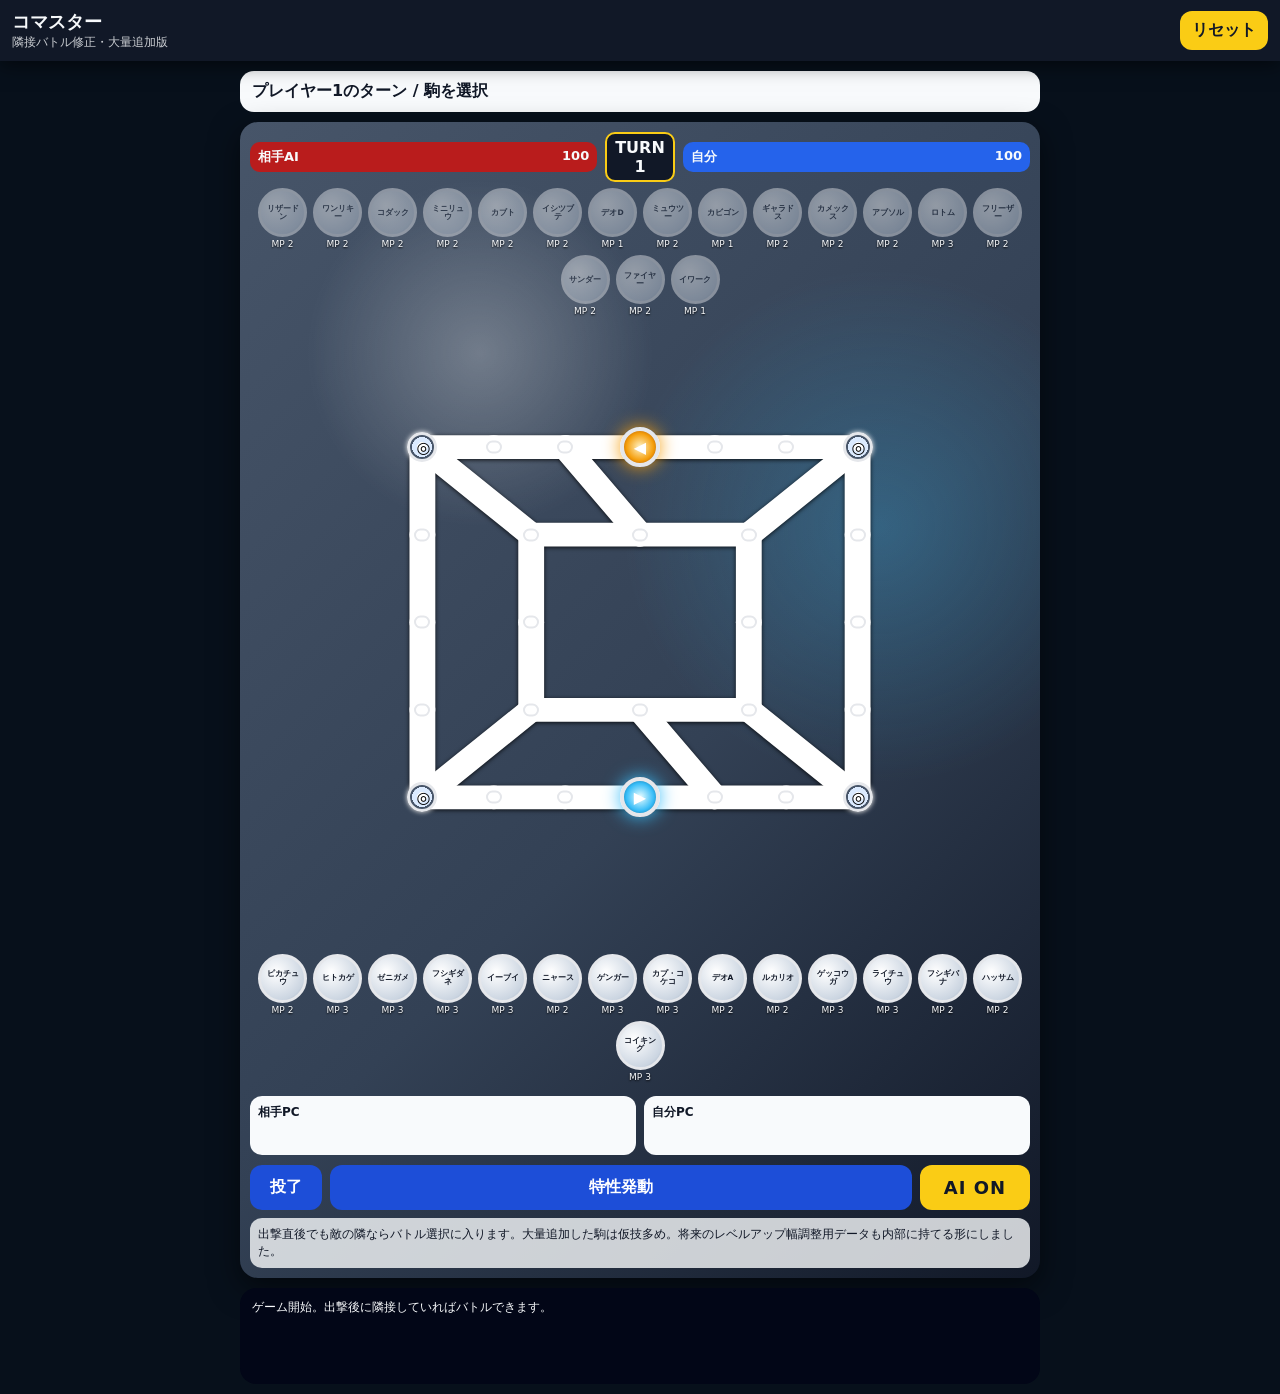
==== commit f0798ddb: "Fix adjacent deploy battles and add large roster" ====
--- a/play.html
+++ b/play.html
@@ -1,40 +1,73 @@
 <!doctype html>
-<html lang='ja'>
+<html lang="ja">
 <head>
-<meta charset='utf-8'>
-<meta name='viewport' content='width=device-width,initial-scale=1,viewport-fit=cover'>
+<meta charset="utf-8">
+<meta name="viewport" content="width=device-width,initial-scale=1,viewport-fit=cover">
 <title>コマスター オフライン</title>
 <style>
-*{box-sizing:border-box}body{margin:0;background:#07101b;color:#f8fafc;font-family:system-ui,-apple-system,BlinkMacSystemFont,Segoe UI,sans-serif}button{font:inherit}header{position:sticky;top:0;z-index:20;display:flex;justify-content:space-between;align-items:center;padding:10px 12px;background:#111827;box-shadow:0 4px 18px #0008}h1{font-size:18px;margin:0}.sub{font-size:12px;opacity:.8}.reset{border:0;border-radius:12px;padding:9px 12px;background:#facc15;color:#111827;font-weight:900}.app{max-width:760px;margin:auto;padding:10px;display:grid;gap:10px}.status{background:#f8fafc;color:#111827;border-radius:14px;padding:10px 12px;font-weight:900}.field{border-radius:18px;overflow:hidden;padding:10px;background:radial-gradient(circle at 30% 20%,#ffffff44,transparent 16%),radial-gradient(circle at 80% 35%,#38bdf844,transparent 26%),linear-gradient(135deg,#475569,#334155 55%,#111827);box-shadow:0 10px 30px #0008}.scorebar{display:grid;grid-template-columns:1fr auto 1fr;gap:8px;align-items:center}.score{display:flex;justify-content:space-between;border-radius:10px;padding:6px 8px;font-size:13px;font-weight:900}.score.p2{background:#b91c1c}.score.p1{background:#2563eb}.turn{border:2px solid #facc15;background:#111827;border-radius:10px;text-align:center;padding:4px 8px;font-weight:900}.bench{min-height:70px;display:flex;justify-content:center;gap:8px;flex-wrap:wrap;padding:6px 0}.slot{width:54px}.benchBtn{width:54px;height:54px;border-radius:999px;border:4px solid #e5e7eb;background:radial-gradient(circle at 35% 35%,#fff,#cbd5e1 72%,#94a3b8);color:#111827;font-size:9px;font-weight:900;line-height:1.05;padding:4px;touch-action:none}.benchBtn.active{outline:4px solid #facc15}.benchBtn:disabled{opacity:.45}.meta{text-align:center;font-size:10px;margin-top:3px;text-shadow:0 1px 2px #000}.board{position:relative;aspect-ratio:100/92;max-width:660px;margin:auto}.lines{position:absolute;inset:0;width:100%;height:100%;pointer-events:none;filter:drop-shadow(0 1px 2px #000c)}.edge{stroke:#fff;stroke-width:3.8;stroke-linecap:round}.moveFx{stroke:#facc15;stroke-width:5.5;stroke-linecap:round;stroke-dasharray:6 5;animation:dash .55s linear infinite,pulse .9s ease-out both}.moveDot{fill:#facc15;animation:pulse .9s ease-out both}@keyframes dash{to{stroke-dashoffset:-22}}@keyframes pulse{0%{opacity:.95}100%{opacity:0}}.node{position:absolute;transform:translate(-50%,-50%);width:13px;height:13px;border-radius:999px;background:#fff;border:2px solid #e5e7eb;box-shadow:0 0 5px #fff;z-index:2}.node.spawn{width:30px;height:30px;border-width:3px;background:radial-gradient(circle,#fff 0 28%,#dbeafe 29% 58%,#475569 59%)}.node.goal{width:40px;height:40px;border-width:4px;background:radial-gradient(circle,#fef3c7,#f59e0b 60%,#92400e);display:grid;place-items:center;color:#fff;font-weight:900;box-shadow:0 0 18px #f59e0b}.node.goal.player{background:radial-gradient(circle,#ecfeff,#38bdf8 60%,#075985);box-shadow:0 0 18px #38bdf8}.node.reach{outline:4px solid #60a5fa;outline-offset:3px}.node.attack{outline:4px solid #fb7185;outline-offset:3px}.fig{position:absolute;transform:translate(-50%,-50%);width:52px;height:52px;border-radius:999px;border:4px solid #cbd5e1;display:grid;place-items:center;text-align:center;padding:4px;color:#fff;font-size:9px;font-weight:900;line-height:1.02;box-shadow:0 10px 18px #0008,inset 0 -7px 10px #0005;z-index:4;touch-action:none}.fig.p1{background:linear-gradient(#60a5fa,#2563eb)}.fig.p2{background:linear-gradient(#fb7185,#dc2626)}.fig.sel{outline:5px solid #facc15}.fig.attackable{outline:5px solid #fb7185}.fig.waiting{filter:grayscale(.55);opacity:.75}.fig.moved{outline:5px solid #facc15;box-shadow:0 0 24px #facc15,0 10px 18px #0008}.mp{position:absolute;right:-3px;bottom:-3px;min-width:21px;height:21px;border-radius:999px;background:#0ea5e9;border:2px solid #fff;display:grid;place-items:center;font-size:12px}.mark{position:absolute;left:-6px;top:-6px;border-radius:999px;background:#111827dd;border:1px solid #fff;padding:2px 4px;font-size:9px}.pcRows{display:grid;grid-template-columns:1fr 1fr;gap:8px;margin-top:8px}.pcBox{background:#f8fafc;color:#111827;border-radius:12px;padding:8px}.pcTitle{font-size:12px;font-weight:900}.chips{display:flex;gap:6px;flex-wrap:wrap;min-height:26px}.chips span{background:#e5e7eb;border-radius:999px;padding:4px 8px;font-size:11px;font-weight:900}.actions{display:grid;grid-template-columns:72px 1fr 110px;gap:8px;margin-top:10px}.action{border:0;border-radius:12px;padding:12px 8px;font-weight:900}.surrender,.ability{background:#1d4ed8;color:#fff}.ai{background:#facc15;color:#111827;font-size:18px;letter-spacing:1px}.hint{background:#f8fafccc;color:#111827;border-radius:12px;padding:8px;font-size:12px;line-height:1.45;margin-top:8px}.log{background:#020617;border-radius:16px;padding:12px;min-height:96px;white-space:pre-wrap;font:12px ui-monospace,Menlo,Consolas,monospace;line-height:1.45}.overlay{position:fixed;inset:0;display:none;align-items:center;justify-content:center;padding:14px;z-index:50;background:#000b}.box{width:min(720px,100%);max-height:92vh;overflow:auto;background:#f8fafc;color:#111827;border-radius:22px;padding:14px;box-shadow:0 22px 60px #000b}.title{text-align:center;font-size:18px;font-weight:900;margin-bottom:10px}.battleStack{display:grid;gap:10px}.card{background:#e5e7eb;border-radius:18px;padding:10px;text-align:center}.name{font-weight:900;margin-bottom:8px}.wwrap{position:relative;width:min(48vw,190px);aspect-ratio:1;margin:auto}.pointer{position:absolute;left:50%;top:-4px;transform:translateX(-50%);width:0;height:0;border-left:10px solid transparent;border-right:10px solid transparent;border-top:18px solid #111827;z-index:8}.wheel{position:absolute;inset:0;border-radius:999px;border:8px solid #111827;transition:transform 1.45s cubic-bezier(.12,.8,.18,1);box-shadow:inset 0 0 0 4px #fff,0 8px 18px #0004;overflow:hidden}.wheel:after{content:'';position:absolute;inset:38%;border-radius:999px;background:#111827;border:4px solid #fff;z-index:5}.wlabel{position:absolute;left:50%;top:50%;width:78px;margin-left:-39px;margin-top:-8px;padding:1px 3px;border-radius:999px;background:#ffffffd9;color:#111827;font-size:7px;font-weight:900;line-height:1.05;text-align:center;z-index:4;white-space:nowrap;overflow:hidden;text-overflow:ellipsis}.res{min-height:24px;font-size:13px;font-weight:900;margin-top:8px}.segs{text-align:left;margin-top:8px;font-size:11px;line-height:1.35}.seg{display:flex;align-items:center;gap:5px;border-top:1px solid #cbd5e1;padding:3px 0}.sw{width:10px;height:10px;border-radius:999px;border:1px solid #334155;flex:0 0 auto}.result{text-align:center;font-weight:900;margin:12px 0}.primary{width:100%;border:0;border-radius:14px;padding:12px;background:#facc15;color:#111827;font-weight:900}.infoBody{font-size:13px;line-height:1.5}.infoBody h3{margin:10px 0 5px}.locked .benchBtn,.locked .node,.locked .fig,.locked .reset{pointer-events:none}@media(max-width:480px){.slot{width:49px}.benchBtn{width:49px;height:49px;font-size:8px}.fig{width:46px;height:46px;font-size:8px}.wwrap{width:170px}.wlabel{font-size:7px;width:68px;margin-left:-34px}.actions{grid-template-columns:64px 1fr 92px}.ai{font-size:15px}}
+*{box-sizing:border-box}body{margin:0;background:#07101b;color:#f8fafc;font-family:system-ui,-apple-system,BlinkMacSystemFont,"Segoe UI",sans-serif}button{font:inherit}header{position:sticky;top:0;z-index:20;display:flex;justify-content:space-between;align-items:center;padding:10px 12px;background:#111827;box-shadow:0 4px 18px #0008}h1{font-size:18px;margin:0}.sub{font-size:12px;opacity:.8}.reset{border:0;border-radius:12px;padding:9px 12px;background:#facc15;color:#111827;font-weight:900}.app{max-width:820px;margin:auto;padding:10px;display:grid;gap:10px}.status{background:#f8fafc;color:#111827;border-radius:14px;padding:10px 12px;font-weight:900}.field{border-radius:18px;overflow:hidden;padding:10px;background:radial-gradient(circle at 30% 20%,#ffffff44,transparent 16%),radial-gradient(circle at 80% 35%,#38bdf844,transparent 26%),linear-gradient(135deg,#475569,#334155 55%,#111827);box-shadow:0 10px 30px #0008}.scorebar{display:grid;grid-template-columns:1fr auto 1fr;gap:8px;align-items:center}.score{display:flex;justify-content:space-between;border-radius:10px;padding:6px 8px;font-size:13px;font-weight:900}.score.p2{background:#b91c1c}.score.p1{background:#2563eb}.turn{border:2px solid #facc15;background:#111827;border-radius:10px;text-align:center;padding:4px 8px;font-weight:900}.bench{min-height:82px;display:flex;justify-content:center;gap:6px;flex-wrap:wrap;padding:6px 0}.slot{width:49px}.benchBtn{width:49px;height:49px;border-radius:999px;border:3px solid #e5e7eb;background:radial-gradient(circle at 35% 35%,#fff,#cbd5e1 72%,#94a3b8);color:#111827;font-size:7.5px;font-weight:900;line-height:1.05;padding:3px;touch-action:none}.benchBtn.active{outline:4px solid #facc15}.benchBtn:disabled{opacity:.45}.meta{text-align:center;font-size:9px;margin-top:2px;text-shadow:0 1px 2px #000}.board{position:relative;aspect-ratio:100/92;max-width:680px;margin:auto}.lines{position:absolute;inset:0;width:100%;height:100%;pointer-events:none;filter:drop-shadow(0 1px 2px #000c)}.edge{stroke:#fff;stroke-width:3.8;stroke-linecap:round}.moveFx{stroke:#facc15;stroke-width:5.5;stroke-linecap:round;stroke-dasharray:6 5;animation:dash .55s linear infinite,pulse .9s ease-out both}.moveDot{fill:#facc15;animation:pulse .9s ease-out both}@keyframes dash{to{stroke-dashoffset:-22}}@keyframes pulse{0%{opacity:.95}100%{opacity:0}}.node{position:absolute;transform:translate(-50%,-50%);width:13px;height:13px;border-radius:999px;background:#fff;border:2px solid #e5e7eb;box-shadow:0 0 5px #fff;z-index:2}.node.spawn{width:30px;height:30px;border-width:3px;background:radial-gradient(circle,#fff 0 28%,#dbeafe 29% 58%,#475569 59%)}.node.goal{width:40px;height:40px;border-width:4px;background:radial-gradient(circle,#fef3c7,#f59e0b 60%,#92400e);display:grid;place-items:center;color:#fff;font-weight:900;box-shadow:0 0 18px #f59e0b}.node.goal.player{background:radial-gradient(circle,#ecfeff,#38bdf8 60%,#075985);box-shadow:0 0 18px #38bdf8}.node.reach{outline:4px solid #60a5fa;outline-offset:3px}.node.attack{outline:4px solid #fb7185;outline-offset:3px}.fig{position:absolute;transform:translate(-50%,-50%);width:52px;height:52px;border-radius:999px;border:4px solid #cbd5e1;display:grid;place-items:center;text-align:center;padding:4px;color:#fff;font-size:8.5px;font-weight:900;line-height:1.02;box-shadow:0 10px 18px #0008,inset 0 -7px 10px #0005;z-index:4;touch-action:none}.fig.p1{background:linear-gradient(#60a5fa,#2563eb)}.fig.p2{background:linear-gradient(#fb7185,#dc2626)}.fig.sel{outline:5px solid #facc15}.fig.attackable{outline:5px solid #fb7185}.fig.waiting{filter:grayscale(.55);opacity:.75}.fig.moved{outline:5px solid #facc15;box-shadow:0 0 24px #facc15,0 10px 18px #0008}.mp{position:absolute;right:-3px;bottom:-3px;min-width:21px;height:21px;border-radius:999px;background:#0ea5e9;border:2px solid #fff;display:grid;place-items:center;font-size:12px}.mark{position:absolute;left:-6px;top:-6px;border-radius:999px;background:#111827dd;border:1px solid #fff;padding:2px 4px;font-size:9px}.pcRows{display:grid;grid-template-columns:1fr 1fr;gap:8px;margin-top:8px}.pcBox{background:#f8fafc;color:#111827;border-radius:12px;padding:8px}.pcTitle{font-size:12px;font-weight:900}.chips{display:flex;gap:6px;flex-wrap:wrap;min-height:26px}.chips span{background:#e5e7eb;border-radius:999px;padding:4px 8px;font-size:11px;font-weight:900}.actions{display:grid;grid-template-columns:72px 1fr 110px;gap:8px;margin-top:10px}.action{border:0;border-radius:12px;padding:12px 8px;font-weight:900}.surrender,.ability{background:#1d4ed8;color:#fff}.ai{background:#facc15;color:#111827;font-size:18px;letter-spacing:1px}.hint{background:#f8fafccc;color:#111827;border-radius:12px;padding:8px;font-size:12px;line-height:1.45;margin-top:8px}.log{background:#020617;border-radius:16px;padding:12px;min-height:96px;white-space:pre-wrap;font:12px ui-monospace,Menlo,Consolas,monospace;line-height:1.45}.overlay{position:fixed;inset:0;display:none;align-items:center;justify-content:center;padding:14px;z-index:50;background:#000b}.box{width:min(720px,100%);max-height:92vh;overflow:auto;background:#f8fafc;color:#111827;border-radius:22px;padding:14px;box-shadow:0 22px 60px #000b}.title{text-align:center;font-size:18px;font-weight:900;margin-bottom:10px}.battleStack{display:grid;gap:10px}.card{background:#e5e7eb;border-radius:18px;padding:10px;text-align:center}.name{font-weight:900;margin-bottom:8px}.wwrap{position:relative;width:min(48vw,190px);aspect-ratio:1;margin:auto}.pointer{position:absolute;left:50%;top:-4px;transform:translateX(-50%);width:0;height:0;border-left:10px solid transparent;border-right:10px solid transparent;border-top:18px solid #111827;z-index:8}.wheel{position:absolute;inset:0;border-radius:999px;border:8px solid #111827;transition:transform 1.45s cubic-bezier(.12,.8,.18,1);box-shadow:inset 0 0 0 4px #fff,0 8px 18px #0004;overflow:hidden}.wheel:after{content:"";position:absolute;inset:38%;border-radius:999px;background:#111827;border:4px solid #fff;z-index:5}.wlabel{position:absolute;left:50%;top:50%;width:78px;margin-left:-39px;margin-top:-8px;padding:1px 3px;border-radius:999px;background:#ffffffd9;color:#111827;font-size:7px;font-weight:900;line-height:1.05;text-align:center;z-index:4;white-space:nowrap;overflow:hidden;text-overflow:ellipsis}.res{min-height:24px;font-size:13px;font-weight:900;margin-top:8px}.segs{text-align:left;margin-top:8px;font-size:11px;line-height:1.35}.seg{display:flex;align-items:center;gap:5px;border-top:1px solid #cbd5e1;padding:3px 0}.sw{width:10px;height:10px;border-radius:999px;border:1px solid #334155;flex:0 0 auto}.result{text-align:center;font-weight:900;margin:12px 0}.primary{width:100%;border:0;border-radius:14px;padding:12px;background:#facc15;color:#111827;font-weight:900}.infoBody{font-size:13px;line-height:1.5}.infoBody h3{margin:10px 0 5px}.locked .benchBtn,.locked .node,.locked .fig,.locked .reset{pointer-events:none}@media(max-width:480px){.slot{width:47px}.benchBtn{width:47px;height:47px;font-size:7px}.fig{width:46px;height:46px;font-size:8px}.wwrap{width:170px}.wlabel{font-size:7px;width:68px;margin-left:-34px}.actions{grid-template-columns:64px 1fr 92px}.ai{font-size:15px}}
 </style>
 </head>
 <body>
-<header><div><h1>コマスター</h1><div class='sub'>移動演出・手動結果確認版</div></div><button id='reset' class='reset'>リセット</button></header>
-<main class='app'><div id='status' class='status'></div><section class='field'><div class='scorebar'><div class='score p2'><span>相手AI</span><span>100</span></div><div class='turn'>TURN<br><span id='turnCount'>1</span></div><div class='score p1'><span>自分</span><span>100</span></div></div><div id='topBench' class='bench'></div><div id='board' class='board'></div><div id='bottomBench' class='bench'></div><div class='pcRows'><div class='pcBox'><div class='pcTitle'>相手PC</div><div id='p2pc' class='chips'></div></div><div class='pcBox'><div class='pcTitle'>自分PC</div><div id='p1pc' class='chips'></div></div></div><div class='actions'><button class='action surrender' disabled>投了</button><button id='skipAction' class='action ability' disabled>特性発動</button><button id='aiBtn' class='action ai'>AI ON</button></div><div class='hint'>AI攻撃時も結果は自動で閉じません。移動時は黄色ラインで移動元→移動先を表示します。ルーレット境界線はズレにくい描画に変更済み。</div></section><div id='log' class='log'></div></main>
-<div id='ro' class='overlay'><div class='box'><div class='title'>バトルルーレット</div><div class='battleStack'><div class='card'><div id='tn' class='name'></div><div class='wwrap'><div class='pointer'></div><div id='tw' class='wheel'></div></div><div id='tr' class='res'></div><div id='ts' class='segs'></div></div><div class='card'><div id='bn' class='name'></div><div class='wwrap'><div class='pointer'></div><div id='bw' class='wheel'></div></div><div id='brr' class='res'></div><div id='bs' class='segs'></div></div></div><div id='br' class='result'>ルーレット回転中...</div><button id='cont' class='primary' style='display:none'>結果を確認して続ける</button></div></div>
-<div id='info' class='overlay'><div class='box'><div class='title' id='infoTitle'>フィギュア情報</div><div id='infoBody' class='infoBody'></div><button id='infoClose' class='primary'>閉じる</button></div></div>
+<header><div><h1>コマスター</h1><div class="sub">隣接バトル修正・大量追加版</div></div><button id="reset" class="reset">リセット</button></header>
+<main class="app"><div id="status" class="status"></div><section class="field"><div class="scorebar"><div class="score p2"><span>相手AI</span><span>100</span></div><div class="turn">TURN<br><span id="turnCount">1</span></div><div class="score p1"><span>自分</span><span>100</span></div></div><div id="topBench" class="bench"></div><div id="board" class="board"></div><div id="bottomBench" class="bench"></div><div class="pcRows"><div class="pcBox"><div class="pcTitle">相手PC</div><div id="p2pc" class="chips"></div></div><div class="pcBox"><div class="pcTitle">自分PC</div><div id="p1pc" class="chips"></div></div></div><div class="actions"><button class="action surrender" disabled>投了</button><button id="skipAction" class="action ability" disabled>特性発動</button><button id="aiBtn" class="action ai">AI ON</button></div><div class="hint">出撃直後でも敵の隣ならバトル選択に入ります。大量追加した駒は仮技多め。将来のレベルアップ幅調整用データも内部に持てる形にしました。</div></section><div id="log" class="log"></div></main>
+<div id="ro" class="overlay"><div class="box"><div class="title">バトルルーレット</div><div class="battleStack"><div class="card"><div id="tn" class="name"></div><div class="wwrap"><div class="pointer"></div><div id="tw" class="wheel"></div></div><div id="tr" class="res"></div><div id="ts" class="segs"></div></div><div class="card"><div id="bn" class="name"></div><div class="wwrap"><div class="pointer"></div><div id="bw" class="wheel"></div></div><div id="brr" class="res"></div><div id="bs" class="segs"></div></div></div><div id="br" class="result">ルーレット回転中...</div><button id="cont" class="primary" style="display:none">結果を確認して続ける</button></div></div>
+<div id="info" class="overlay"><div class="box"><div class="title" id="infoTitle">フィギュア情報</div><div id="infoBody" class="infoBody"></div><button id="infoClose" class="primary">閉じる</button></div></div>
 <script>
 const NODES={ot1:[18,20],ot2:[28.5,20],ot3:[39,20],ot4:[50,20],ot5:[61,20],ot6:[71.5,20],ot7:[82,20],ol2:[18,34],ol3:[18,48],ol4:[18,62],or2:[82,34],or3:[82,48],or4:[82,62],it1:[34,34],it2:[50,34],it3:[66,34],im1:[34,48],im3:[66,48],ib1:[34,62],ib2:[50,62],ib3:[66,62],ob1:[18,76],ob2:[28.5,76],ob3:[39,76],ob4:[50,76],ob5:[61,76],ob6:[71.5,76],ob7:[82,76]};
 const EDGES=[['ot1','ot2'],['ot2','ot3'],['ot3','ot4'],['ot4','ot5'],['ot5','ot6'],['ot6','ot7'],['ot1','ol2'],['ol2','ol3'],['ol3','ol4'],['ol4','ob1'],['ot7','or2'],['or2','or3'],['or3','or4'],['or4','ob7'],['ob1','ob2'],['ob2','ob3'],['ob3','ob4'],['ob4','ob5'],['ob5','ob6'],['ob6','ob7'],['it1','it2'],['it2','it3'],['it1','im1'],['im1','ib1'],['it3','im3'],['im3','ib3'],['ib1','ib2'],['ib2','ib3'],['ot1','it1'],['ot7','it3'],['ob1','ib1'],['ob7','ib3'],['ot3','it2'],['ob5','ib2']];
 const SPAWN={p1:['ob1','ob7'],p2:['ot1','ot7']},TARGET={p1:'ot4',p2:'ob4'},CORNERS={p1:['ot1','ot7'],p2:['ob1','ob7']};
 function M(c,n,d,s,e){return{c,n,d,s,e:e||null}}
-const F={pikachu:{n:'ピカチュウ',mp:2,r:'R',w:[M('gold','でんこうせっか',50,20),M('white','かみなり',100,12),M('purple','でんじは',2,20,{condition:'paralyze'}),M('white','でんきショック',30,40),M('miss','ミス',0,4)]},charmander:{n:'ヒトカゲ',mp:3,r:'UC',w:[M('white','ほのおのしっぽ',40,24),M('purple','えんまく',1,28,{wait:1}),M('white','ひっかく',10,32),M('miss','ミス',0,12)]},squirtle:{n:'ゼニガメ',mp:3,r:'UC',w:[M('miss','ミス',0,12),M('white','あわ',30,44),M('blue','からにこもる',0,40,{selfWait:1})]},bulbasaur:{n:'フシギダネ',mp:3,r:'UC',w:[M('purple','どくのこな',1,24,{condition:'poison'}),M('white','タネばくだん',50,20),M('purple','ねむりごな',1,24,{condition:'sleep'}),M('miss','ミス',0,28)]},eevee:{n:'イーブイ',mp:3,r:'R',w:[M('blue','かわす',0,8),M('white','たいあたり',30,24),M('white','きあいだめ',0,28,{focus:true,noKo:true,boost:2}),M('gold','でんこうせっか',20,16),M('blue','かわす',0,12),M('miss','ミス',0,8)]},meowth:{n:'ニャース',mp:2,r:'R',w:[M('purple','ねこだまし',3,32,{swap:true}),M('white','ひっかく',40,36),M('blue','かわす',0,20),M('miss','ミス',0,8)]},charizard:{n:'リザードン',mp:2,r:'EX',w:[M('miss','ミス',0,8),M('white','ほのおのうず',60,56,{chain:true}),M('miss','ミス',0,4),M('white','ドラゴンテール',100,28,{bench:true})]},machop:{n:'ワンリキー',mp:2,r:'C',w:[M('miss','ミス',0,8),M('white','きあいパンチ',40,56),M('miss','ミス',0,4),M('blue','かわす',0,28)]},psyduck:{n:'コダック',mp:2,r:'UC',w:[M('white','みずのはどう',60,24,{condition:'confuse'}),M('white','ちょうねんりき',40,32),M('purple','かなしばり',2,28,{wait:1}),M('miss','ミス',0,12)]},dratini:{n:'ミニリュウ',mp:2,r:'R',w:[M('white','りゅうのいかり',80,20),M('purple','つきとばす',2,24,{bench:true}),M('miss','ミス',0,8),M('white','フリーズテール',30,44,{condition:'frozen'})]},kabuto:{n:'カブト',mp:2,r:'UC',w:[M('miss','ミス',0,4),M('blue','まもる',0,16,{selfWait:1}),M('white','マッドショット',40,40,{mpMinus:1}),M('blue','まもる',0,16,{selfWait:1}),M('gold','アクアジェット',30,20)]},geodude:{n:'イシツブテ',mp:2,r:'C',w:[M('purple','じばく',3,24,{selfko:true}),M('white','ころがる',30,40,{chain:true}),M('white','いわおとし',40,24),M('miss','ミス',0,8)]}};
-const DECKS={p1:['pikachu','charmander','squirtle','bulbasaur','eevee','meowth'],p2:['charizard','machop','psyduck','dratini','kabuto','geodude']};
+const F={
+pikachu:{n:'ピカチュウ',mp:2,r:'R',w:[M('gold','でんこうせっか',50,20),M('white','かみなり',100,12),M('purple','でんじは',2,20,{condition:'paralyze'}),M('white','でんきショック',30,40),M('miss','ミス',0,4)]},
+charmander:{n:'ヒトカゲ',mp:3,r:'UC',w:[M('white','ほのおのしっぽ',40,24),M('purple','えんまく',1,28,{wait:1}),M('white','ひっかく',10,32),M('miss','ミス',0,12)]},
+squirtle:{n:'ゼニガメ',mp:3,r:'UC',w:[M('miss','ミス',0,12),M('white','あわ',30,44),M('blue','からにこもる',0,40,{selfWait:1})]},
+bulbasaur:{n:'フシギダネ',mp:3,r:'UC',w:[M('purple','どくのこな',1,24,{condition:'poison'}),M('white','タネばくだん',50,20),M('purple','ねむりごな',1,24,{condition:'sleep'}),M('miss','ミス',0,28)]},
+eevee:{n:'イーブイ',mp:3,r:'R',w:[M('blue','かわす',0,8),M('white','たいあたり',30,24),M('white','きあいだめ',0,28,{focus:true,noKo:true,boost:2}),M('gold','でんこうせっか',20,16),M('blue','かわす',0,12),M('miss','ミス',0,8)]},
+meowth:{n:'ニャース',mp:2,r:'R',w:[M('purple','ねこだまし',3,32,{swap:true}),M('white','ひっかく',40,36),M('blue','かわす',0,20),M('miss','ミス',0,8)]},
+charizard:{n:'リザードン',mp:2,r:'EX',w:[M('miss','ミス',0,8),M('white','ほのおのうず',60,56,{chain:true}),M('miss','ミス',0,4),M('white','ドラゴンテール',100,28,{bench:true})]},
+machop:{n:'ワンリキー',mp:2,r:'C',w:[M('miss','ミス',0,8),M('white','きあいパンチ',40,56),M('miss','ミス',0,4),M('blue','かわす',0,28)]},
+psyduck:{n:'コダック',mp:2,r:'UC',w:[M('white','みずのはどう',60,24,{condition:'confuse'}),M('white','ちょうねんりき',40,32),M('purple','かなしばり',2,28,{wait:1}),M('miss','ミス',0,12)]},
+dratini:{n:'ミニリュウ',mp:2,r:'R',w:[M('white','りゅうのいかり',80,20),M('purple','つきとばす',2,24,{bench:true}),M('miss','ミス',0,8),M('white','フリーズテール',30,44,{condition:'frozen'})]},
+kabuto:{n:'カブト',mp:2,r:'UC',w:[M('miss','ミス',0,4),M('blue','まもる',0,16,{selfWait:1}),M('white','マッドショット',40,40,{mpMinus:1}),M('blue','まもる',0,16,{selfWait:1}),M('gold','アクアジェット',30,20)]},
+geodude:{n:'イシツブテ',mp:2,r:'C',w:[M('purple','じばく',3,24,{selfko:true}),M('white','ころがる',30,40,{chain:true}),M('white','いわおとし',40,24),M('miss','ミス',0,8)]},
+gengar:{n:'ゲンガー',mp:3,r:'EX',w:[M('purple','あやしいひかり',2,28,{condition:'confuse'}),M('white','シャドーボール',70,28),M('blue','すりぬけ',0,24),M('miss','ミス',0,16)]},
+koko:{n:'カプ・コケコ',mp:3,r:'EX',w:[M('gold','でんこうせっか',40,28),M('white','エレキボール',80,28),M('purple','エレキネット',2,24,{mpMinus:1}),M('miss','ミス',0,16)]},
+deoxysA:{n:'デオA',mp:2,r:'EX',w:[M('white','サイコブースト',130,36),M('white','サイコキネシス',70,28),M('purple','テレポート',2,20,{swap:true}),M('miss','ミス',0,16)]},
+deoxysD:{n:'デオD',mp:1,r:'EX',w:[M('blue','まもる',0,36,{selfWait:1}),M('white','カウンター',60,28),M('purple','バリア',2,20,{wait:1}),M('miss','ミス',0,16)]},
+lucario:{n:'ルカリオ',mp:2,r:'EX',w:[M('gold','しんそく',80,20),M('white','はどうだん',90,36),M('purple','みきり',2,20,{wait:1}),M('miss','ミス',0,20)]},
+greninja:{n:'ゲッコウガ',mp:3,r:'EX',w:[M('gold','みずしゅりけん',40,28),M('white','ハイドロポンプ',70,28),M('blue','かわす',0,24),M('miss','ミス',0,16)]},
+mewtwo:{n:'ミュウツー',mp:2,r:'EX',w:[M('white','サイコブレイク',100,32),M('purple','サイコバリア',3,24,{wait:1}),M('white','ねんりき',50,28,{condition:'confuse'}),M('miss','ミス',0,16)]},
+snorlax:{n:'カビゴン',mp:1,r:'R',w:[M('white','のしかかり',100,40),M('blue','ねむる',0,28,{selfWait:1}),M('purple','あくび',1,16,{condition:'sleep'}),M('miss','ミス',0,16)]},
+scizor:{n:'ハッサム',mp:2,r:'R',w:[M('gold','バレットパンチ',70,28),M('white','メタルクロー',60,32),M('blue','かわす',0,20),M('miss','ミス',0,20)]},
+venusaur:{n:'フシギバナ',mp:2,r:'EX',w:[M('purple','ねむりごな',2,28,{condition:'sleep'}),M('white','ソーラービーム',120,24),M('purple','どくどく',2,24,{condition:'toxic'}),M('miss','ミス',0,20)]},
+blastoise:{n:'カメックス',mp:2,r:'EX',w:[M('white','ハイドロポンプ',90,36),M('blue','からにこもる',0,28,{selfWait:1}),M('white','アクアテール',60,20),M('miss','ミス',0,16)]},
+raichu:{n:'ライチュウ',mp:3,r:'R',w:[M('gold','でんこうせっか',60,24),M('white','10まんボルト',80,32),M('purple','でんじは',2,24,{condition:'paralyze'}),M('miss','ミス',0,16)]},
+magikarp:{n:'コイキング',mp:3,r:'C',w:[M('white','はねる',10,48),M('blue','はねかわす',0,24),M('miss','ミス',0,28)]},
+gyarados:{n:'ギャラドス',mp:2,r:'EX',w:[M('white','ハイドロポンプ',110,32),M('purple','ドラゴンテール',2,24,{bench:true}),M('white','かみつく',60,24),M('miss','ミス',0,20)]},
+absol:{n:'アブソル',mp:2,r:'R',w:[M('gold','ふいうち',70,28),M('white','つじぎり',80,32),M('purple','ほろびのうた',2,20,{wait:1}),M('miss','ミス',0,20)]},
+rotom:{n:'ロトム',mp:3,r:'R',w:[M('purple','トリック',2,24,{swap:true}),M('white','ほうでん',60,32,{condition:'paralyze'}),M('blue','かわす',0,24),M('miss','ミス',0,20)]},
+onix:{n:'イワーク',mp:1,r:'C',w:[M('white','しめつける',80,36),M('purple','ロックカット',1,20,{mpMinus:1}),M('blue','まもる',0,24),M('miss','ミス',0,20)]},
+articuno:{n:'フリーザー',mp:2,r:'EX',w:[M('white','ふぶき',90,32,{condition:'frozen'}),M('blue','はねやすめ',0,24,{selfWait:1}),M('purple','こごえるかぜ',2,24,{mpMinus:1}),M('miss','ミス',0,20)]},
+zapdos:{n:'サンダー',mp:2,r:'EX',w:[M('gold','でんこうせっか',70,24),M('white','かみなり',110,28),M('purple','でんじは',2,24,{condition:'paralyze'}),M('miss','ミス',0,24)]},
+moltres:{n:'ファイヤー',mp:2,r:'EX',w:[M('white','だいもんじ',110,32,{condition:'burn'}),M('blue','かわす',0,20),M('white','つばさでうつ',50,28),M('miss','ミス',0,20)]}
+};
+const DECKS={p1:['pikachu','charmander','squirtle','bulbasaur','eevee','meowth','gengar','koko','deoxysA','lucario','greninja','raichu','venusaur','scizor','magikarp'],p2:['charizard','machop','psyduck','dratini','kabuto','geodude','deoxysD','mewtwo','snorlax','gyarados','blastoise','absol','rotom','articuno','zapdos','moltres','onix']};
 let seq=1,s,aiEnabled=true,aiTimer=null;const $=q=>document.querySelector(q);
-function turnLabel(id){return id==='p1'?'プレイヤー1':'AI'}function other(p){return p==='p1'?'p2':'p1'}function neigh(id){return EDGES.filter(e=>e[0]===id||e[1]===id).map(e=>e[0]===id?e[1]:e[0])}function freshStatus(){return{condition:null,mpMinus:0}}function piece(fig,owner){return{id:owner+'-'+seq++,owner,fig,n:F[fig].n,mp:F[fig].mp,pos:null,wait:0,status:freshStatus(),focusGuard:false}}function player(id){return{bench:DECKS[id].map(t=>piece(t,id)),field:[],pc:[]}}function all(){return[...s.p1.field,...s.p2.field]}function at(node){return all().find(p=>p.pos===node)}function byid(id){return[...s.p1.bench,...s.p2.bench,...s.p1.field,...s.p2.field,...s.p1.pc,...s.p2.pc].find(p=>p.id===id)}function addlog(t){s.log.unshift(t)}function clear(){s.sel=null;s.reach=[];s.attack=[]}
-function init(){seq=1;s={p1:player('p1'),p2:player('p2'),turn:'p1',sel:null,reach:[],attack:[],pending:null,win:null,locked:false,turnCount:1,fx:null,lastMoved:null,fxTimer:null,log:['ゲーム開始。結果は自分で閉じます。移動演出もON。']};checkWaitWin();render()}
+function turnLabel(id){return id==='p1'?'プレイヤー1':'AI'}function other(p){return p==='p1'?'p2':'p1'}function neigh(id){return EDGES.filter(e=>e[0]===id||e[1]===id).map(e=>e[0]===id?e[1]:e[0])}function freshStatus(){return{condition:null,mpMinus:0}}function piece(fig,owner){return{id:owner+'-'+seq++,owner,fig,n:F[fig].n,mp:F[fig].mp,pos:null,wait:0,status:freshStatus(),focusGuard:false,level:1,tuning:{}}}function player(id){return{bench:DECKS[id].map(t=>piece(t,id)),field:[],pc:[]}}function all(){return[...s.p1.field,...s.p2.field]}function at(node){return all().find(p=>p.pos===node)}function byid(id){return[...s.p1.bench,...s.p2.bench,...s.p1.field,...s.p2.field,...s.p1.pc,...s.p2.pc].find(p=>p.id===id)}function addlog(t){s.log.unshift(t)}function clear(){s.sel=null;s.reach=[];s.attack=[]}
+function init(){seq=1;s={p1:player('p1'),p2:player('p2'),turn:'p1',sel:null,reach:[],attack:[],pending:null,win:null,locked:false,turnCount:1,fx:null,lastMoved:null,fxTimer:null,log:['ゲーム開始。出撃後に隣接していればバトルできます。']};checkWaitWin();render()}
 function markMove(p,from,to){s.lastMoved=p.id;if(from&&to)s.fx={from,to};clearTimeout(s.fxTimer);s.fxTimer=setTimeout(()=>{if(!s)return;s.fx=null;s.lastMoved=null;render()},900)}
 function canAct(p){return p.wait<=0&&p.status.condition!=='sleep'&&p.status.condition!=='frozen'}function isPassThrough(p){return p.status.condition==='sleep'||p.status.condition==='frozen'}function futureMp(p){return Math.max(0,p.mp-(p.status.mpMinus||0))}function effectiveMp(p){if(!canAct(p))return 0;return Math.max(0,futureMp(p)-(s.turnCount===1&&s.turn==='p1'?1:0))}function mpForOwner(p,owner){return canAct(p)?Math.max(0,futureMp(p)-(s.turnCount===1&&owner==='p1'?1:0)):0}function occupiedAll(){return new Set(all().map(p=>p.pos))}function moveBlockedExcept(self){return new Set(all().filter(p=>p!==self&&!isPassThrough(p)).map(p=>p.pos))}function reachableFrom(start,mp,blocked){const vis=new Map([[start,0]]),q=[start];while(q.length){const c=q.shift(),d=vis.get(c);if(d>=mp)continue;for(const n of neigh(c)){if(blocked.has(n)||vis.has(n))continue;vis.set(n,d+1);q.push(n)}}vis.delete(start);return[...vis.keys()]}function reachableMoveFor(p,owner=p.owner){const stops=occupiedAll();stops.delete(p.pos);return reachableFrom(p.pos,mpForOwner(p,owner),moveBlockedExcept(p)).filter(n=>!stops.has(n))}function reachableMove(p){return reachableMoveFor(p,s.turn)}function adjacentEnemies(p){return all().filter(o=>o.owner!==p.owner&&p.pos&&neigh(p.pos).includes(o.pos))}function entryTargetsForPlayer(p,playerId){const total=Math.max(0,p.mp-(s.turnCount===1&&playerId==='p1'?1:0));if(total<=0||p.wait>0)return[];const r=new Set(),stops=occupiedAll(),passBlock=new Set(all().filter(o=>!isPassThrough(o)).map(o=>o.pos));for(const sp of SPAWN[playerId]){if(at(sp))continue;r.add(sp);for(const n of reachableFrom(sp,total-1,passBlock))if(!stops.has(n))r.add(n)}return[...r]}function entryTargets(p){return entryTargetsForPlayer(p,s.turn)}function canPieceAct(p){return canAct(p)&&(reachableMoveFor(p,p.owner).length>0||adjacentEnemies(p).some(e=>e.status.condition!=='sleep'))}function hasAnyMove(playerId){return s[playerId].bench.some(p=>entryTargetsForPlayer(p,playerId).length>0)||s[playerId].field.some(canPieceAct)||s[playerId].field.some(canWakeByAlly)}function checkWaitWin(){if(s.win)return;const current=s.turn;if(!hasAnyMove(current)){s.win=other(current);clear();addlog(turnLabel(current)+'は動けません。'+turnLabel(s.win)+'の勝利です！')}}function tickWait(owner){for(const p of [...s[owner].bench,...s[owner].field])if(p.wait>0)p.wait--}function end(){const prev=s.turn;s.pending=null;tickWait(prev);clear();s.turn=other(prev);s.turnCount++;checkWaitWin()}function addWait(p,n=1){p.wait=Math.max(p.wait,p.owner===s.turn?n+1:n)}function addBenchWait(p,n=1){p.wait=Math.max(p.wait,n)}
 const condJP={paralyze:'マヒ',poison:'どく',toxic:'どくどく',sleep:'ねむり',frozen:'こおり',burn:'やけど',confuse:'混乱'};
 function wake(p){if(p.status.condition==='sleep'){addlog(p.n+'は味方にタッチされてねむりが治りました。');p.status.condition=null;return true}return false}function canWakeByAlly(p){return p.status.condition==='sleep'&&s[p.owner].field.some(a=>a!==p&&canAct(a)&&neigh(a.pos).includes(p.pos))}function tryWake(p){if(p.owner===s.turn&&canWakeByAlly(p)){wake(p);end();render();return true}return false}
 function selectBench(id){if(s.win||s.locked||s.pending||s.turn!=='p1')return;const p=s.p1.bench.find(x=>x.id===id);if(!p||p.wait>0)return addlog(p?p.n+'は待機中です。':'');const targets=entryTargets(p);if(!targets.length){addlog(p.n+'は今は出撃できません。');return}s.sel={type:'bench',id};s.reach=targets;s.attack=[];addlog(p.n+'を選択。出撃先を選んでください。');render()}function selectField(id){if(s.win||s.locked||s.pending||s.turn!=='p1')return;const p=s.p1.field.find(x=>x.id===id);if(!p)return;if(tryWake(p))return;if(!canAct(p)){addlog(p.n+'は状態異常/ウェイトで動けません。');return}s.sel={type:'field',id};s.reach=reachableMove(p);s.attack=adjacentEnemies(p).filter(e=>e.status.condition!=='sleep').map(o=>o.pos);addlog(p.n+'を選択。移動後に隣接敵を選択できます。');render()}function clickNode(n){if(s.win||s.locked)return;const t=at(n);if(s.pending&&s.pending.phase==='chooseEnemy'){if(t&&canChoosePendingEnemy(t))startBattleWith(t.id);return}if(t&&t.owner===s.turn&&s.turn==='p1'){selectField(t.id);return}if(!s.sel)return;if(s.sel.type==='bench'&&s.reach.includes(n)){deploy(n);return}if(s.sel.type==='field'&&s.reach.includes(n)&&!t){move(n);return}if(s.sel.type==='field'&&t&&t.owner!==s.turn){const a=byid(s.sel.id);if(t.status.condition==='sleep'){addlog('ねむり状態の相手とはバトルできません。');return}if(a&&neigh(a.pos).includes(t.pos))startBattleWith(t.id);else addlog('まず敵の隣へ移動してください。')}}function clickFigure(p){if(s.win||s.locked)return;if(tryWake(p))return;if(s.pending&&s.pending.phase==='chooseEnemy'){if(canChoosePendingEnemy(p))startBattleWith(p.id);else addlog('隣接している敵を選んでください。');return}if(p.owner===s.turn&&s.turn==='p1'){selectField(p.id);return}if(s.sel&&s.sel.type==='field'){const a=byid(s.sel.id);if(p.status.condition==='sleep'){addlog('ねむり状態の相手とはバトルできません。');return}if(a&&neigh(a.pos).includes(p.pos)){startBattleWith(p.id);return}}addlog('まず移動して敵の隣に着いてください。')}
-function deploy(n){const pl=s[s.turn],p=pl.bench.find(x=>x.id===s.sel.id);pl.bench=pl.bench.filter(x=>x.id!==p.id);p.pos=n;pl.field.push(p);markMove(p,null,n);addlog(turnLabel(p.owner)+'の'+p.n+'が出撃しました。');if(n===TARGET[p.owner]){s.win=p.owner;clear();addlog(turnLabel(p.owner)+'の勝利です！');render();return}resolveSurrounds();end();render()}function move(n){const p=byid(s.sel.id),old=p.pos;p.pos=n;markMove(p,old,n);addlog(turnLabel(p.owner)+'の'+p.n+'が '+old+' → '+n+' に移動しました。');afterMove(p)}function afterMove(p){if(p.pos===TARGET[p.owner]){s.win=p.owner;clear();addlog(turnLabel(p.owner)+'の勝利です！');render();return}resolveSurrounds();if(!s[p.owner].field.includes(p)){end();render();return}const enemies=adjacentEnemies(p).filter(e=>e.status.condition!=='sleep');if(enemies.length){s.pending={phase:'chooseEnemy',a:p.id};s.sel=null;s.reach=[];s.attack=enemies.map(e=>e.pos);addlog('隣接している敵を選ぶとバトルします。戦わない場合は「バトルしない」。');render();if(p.owner==='p2'&&aiEnabled)setTimeout(()=>aiChooseEnemy(),420);return}end();render()}function canChoosePendingEnemy(p){const a=byid(s.pending&&s.pending.a);return a&&p&&p.owner!==a.owner&&p.status.condition!=='sleep'&&neigh(a.pos).includes(p.pos)}function startBattleWith(defid){const a=s.pending?byid(s.pending.a):byid(s.sel&&s.sel.id),d=byid(defid);if(!a||!d||!neigh(a.pos).includes(d.pos)){addlog('隣接していないのでバトルできません。');return}if(a.status.condition==='sleep'||d.status.condition==='sleep'){addlog('ねむり状態ではバトルできません。');return}s.pending={phase:'battle',a:a.id,d:d.id};clear();startBattle()}
+function deploy(n){const pl=s[s.turn],p=pl.bench.find(x=>x.id===s.sel.id);pl.bench=pl.bench.filter(x=>x.id!==p.id);p.pos=n;pl.field.push(p);markMove(p,null,n);addlog(turnLabel(p.owner)+'の'+p.n+'が出撃しました。');afterPlace(p)}function move(n){const p=byid(s.sel.id),old=p.pos;p.pos=n;markMove(p,old,n);addlog(turnLabel(p.owner)+'の'+p.n+'が '+old+' → '+n+' に移動しました。');afterPlace(p)}function afterPlace(p){if(p.pos===TARGET[p.owner]){s.win=p.owner;clear();addlog(turnLabel(p.owner)+'の勝利です！');render();return}resolveSurrounds();if(!s[p.owner].field.includes(p)){end();render();return}const enemies=adjacentEnemies(p).filter(e=>e.status.condition!=='sleep');if(enemies.length){s.pending={phase:'chooseEnemy',a:p.id};s.sel=null;s.reach=[];s.attack=enemies.map(e=>e.pos);addlog('隣接している敵を選ぶとバトルします。戦わない場合は「バトルしない」。');render();if(p.owner==='p2'&&aiEnabled)setTimeout(()=>aiChooseEnemy(),420);return}end();render()}function canChoosePendingEnemy(p){const a=byid(s.pending&&s.pending.a);return a&&p&&p.owner!==a.owner&&p.status.condition!=='sleep'&&neigh(a.pos).includes(p.pos)}function startBattleWith(defid){const a=s.pending?byid(s.pending.a):byid(s.sel&&s.sel.id),d=byid(defid);if(!a||!d||!neigh(a.pos).includes(d.pos)){addlog('隣接していないのでバトルできません。');return}if(a.status.condition==='sleep'||d.status.condition==='sleep'){addlog('ねむり状態ではバトルできません。');return}s.pending={phase:'battle',a:a.id,d:d.id};clear();startBattle()}
 function removeField(p){s[p.owner].field=s[p.owner].field.filter(x=>x.id!==p.id);p.pos=null}function resetOnBench(p){p.status=freshStatus();p.focusGuard=false}function sendToBench(p){removeField(p);resetOnBench(p);addBenchWait(p);s[p.owner].bench.push(p);addlog(p.n+'はベンチへ戻されました。状態異常は消えました。')}function pc(p){const pl=s[p.owner];removeField(p);resetOnBench(p);if(pl.pc.length>=2){const out=pl.pc.shift();resetOnBench(out);addBenchWait(out);pl.bench.push(out);addlog(out.n+'がPCから待機1でベンチへ戻りました。')}pl.pc.push(p);addlog(turnLabel(p.owner)+'の'+p.n+'はPCへ送られました。')}function resolveSurrounds(){let changed=true;while(changed){changed=false;for(const p of [...all()]){const ns=neigh(p.pos);if(ns.length&&ns.every(n=>{const o=at(n);return o&&o.owner!==p.owner})){addlog(p.n+'は包囲されました。');pc(p);changed=true;break}}}}
-function cloneSeg(x){return{c:x.c,n:x.n,d:x.d,s:x.s,e:x.e?{...x.e}:null,boost:1}}function wheelFor(p,silent=false){let w=F[p.fig].w.map(cloneSeg);if(p.status.condition==='paralyze'){const valid=w.filter(x=>x.c!=='miss'),min=Math.min(...valid.map(x=>x.s));for(const seg of w)if(seg.c!=='miss'&&seg.s===min){seg.c='miss';seg.n='ミス';seg.d=0;seg.e=null;seg.paralyzed=true}if(!silent)addlog(p.n+'はマヒで最小幅の技がミス扱いです。')}return w}function spinRaw(w){let total=w.reduce((a,b)=>a+b.s,0),r=Math.random()*total,acc=0;for(let i=0;i<w.length;i++){const seg=w[i],st=acc/total*360;acc+=seg.s;const en=acc/total*360;if((r-=seg.s)<=0)return{seg:cloneSeg(seg),center:(st+en)/2,index:i,wheel:w,chain:[]}}const last=w[w.length-1];return{seg:cloneSeg(last),center:350,index:w.length-1,wheel:w,chain:[]}}function spinFor(p){const w=wheelFor(p);let r=spinRaw(w);if(p.status.condition==='confuse'&&w.length>1){const old=r.seg.n,ni=(r.index+1)%w.length;r.seg=cloneSeg(w[ni]);r.index=ni;r.chain=[old,'こんらん'];addlog(p.n+'は混乱で技がずれました。'+old+' → '+r.seg.n)}return r}function resolveMoveSpin(p){let r=spinFor(p);if(r.seg.e&&r.seg.e.focus){p.focusGuard=true;addlog(p.n+'のきあいだめ。負けても気絶せず、次の攻撃を強化します。');const next=spinFor(p);next.chain=[r.seg.n];if(next.seg.c==='white'||next.seg.c==='gold'){next.seg.boost=r.seg.e.boost||2;addlog(next.seg.n+'のダメージが'+next.seg.boost+'倍になります。')}else next.seg.noKo=true;return next}return r}function baseValue(seg,p){let v=seg.d||0;if(seg.boost)v*=seg.boost;if(p.status.condition==='poison'&&(seg.c==='white'||seg.c==='gold'))v=Math.max(0,v-20);if(p.status.condition==='toxic'&&(seg.c==='white'||seg.c==='gold'))v=Math.max(0,v-40);if(p.status.condition==='burn'&&(seg.c==='white'||seg.c==='gold'))v=Math.max(0,v-10);return v}function isDamage(seg){return seg.c==='white'||seg.c==='gold'}function isKoAttack(seg,p){return isDamage(seg)&&baseValue(seg,p)>0}function compare(a,b,ap,bp){const A=a.c,B=b.c,av=baseValue(a,ap),bv=baseValue(b,bp);if(A==='blue'||B==='blue')return{winner:'draw',ko:false,blue:true,mode:A==='blue'&&B==='blue'?'blue-both':'blue-null'};if(A==='miss'&&B==='miss')return{winner:'draw',ko:false,mode:'null'};if(A==='miss')return{winner:'def',ko:isKoAttack(b,bp),mode:'oneway'};if(B==='miss')return{winner:'atk',ko:isKoAttack(a,ap),mode:'oneway'};if(A==='gold'&&B==='purple')return{winner:'atk',ko:isKoAttack(a,ap),mode:'oneway'};if(B==='gold'&&A==='purple')return{winner:'def',ko:isKoAttack(b,bp),mode:'oneway'};if(A==='purple'||B==='purple'){if(A==='purple'&&B==='purple'){if(av===bv)return{winner:'draw',ko:false,mode:'null'};return{winner:av>bv?'atk':'def',ko:false,mode:'oneway'}}return{winner:A==='purple'?'atk':'def',ko:false,mode:'oneway'}}if(av===bv)return{winner:'draw',ko:false,mode:'damage-draw'};const win=av>bv?'atk':'def';return{winner:win,ko:isKoAttack(win==='atk'?a:b,win==='atk'?ap:bp),mode:'damage'}}function setCondition(p,c){p.status.condition=c;addlog(p.n+'は'+condJP[c]+'になりました。')}function applySelfOnly(seg,user){if(seg.e&&seg.e.selfWait){addWait(user,seg.e.selfWait);addlog(user.n+'にウェイトがつきました。')}}function applyMoveEffect(seg,user,target,context){const e=seg.e;if(!e)return false;let handled=false;if(e.selfWait){addWait(user,e.selfWait);addlog(user.n+'にウェイトがつきました。')}if(e.condition&&target){setCondition(target,e.condition);handled=true}if(e.wait&&target){addWait(target,e.wait);addlog(target.n+'にウェイトがつきました。');handled=true}if(e.mpMinus&&target){target.status.mpMinus=Math.max(target.status.mpMinus,e.mpMinus);addlog(target.n+'にMP-'+e.mpMinus+'がつきました。');handled=true}if(e.swap&&target&&user.pos&&target.pos){const a=user.pos;user.pos=target.pos;target.pos=a;addlog(user.n+'と'+target.n+'の場所が入れ替わりました。');handled=true}if(e.bench&&target&&s[target.owner].field.includes(target)){sendToBench(target);handled=true}if(e.selfko&&target){addlog(seg.n+'！両方PCへ送られます。');pc(user);if(s[target.owner].field.includes(target))pc(target);handled=true}if(e.chain&&context&&context.winner){addlog(seg.n+'の追加効果。連続スピンは簡易処理中です。')}return handled}
+function cloneSeg(x){return{c:x.c,n:x.n,d:x.d,s:x.s,e:x.e?{...x.e}:null,boost:1}}function wheelFor(p,silent=false){let w=F[p.fig].w.map(cloneSeg);const tune=p.tuning||{};let total=0;w=w.map((seg,i)=>{const z=cloneSeg(seg);z.s=Math.max(1,z.s+(tune[i]||0));total+=z.s;return z});const diff=100-total;if(w.length)w[w.length-1].s=Math.max(1,w[w.length-1].s+diff);if(p.status.condition==='paralyze'){const valid=w.filter(x=>x.c!=='miss'),min=Math.min(...valid.map(x=>x.s));for(const seg of w)if(seg.c!=='miss'&&seg.s===min){seg.c='miss';seg.n='ミス';seg.d=0;seg.e=null;seg.paralyzed=true}if(!silent)addlog(p.n+'はマヒで最小幅の技がミス扱いです。')}return w}function spinRaw(w){let total=w.reduce((a,b)=>a+b.s,0),r=Math.random()*total,acc=0;for(let i=0;i<w.length;i++){const seg=w[i],st=acc/total*360;acc+=seg.s;const en=acc/total*360;if((r-=seg.s)<=0)return{seg:cloneSeg(seg),center:(st+en)/2,index:i,wheel:w,chain:[]}}const last=w[w.length-1];return{seg:cloneSeg(last),center:350,index:w.length-1,wheel:w,chain:[]}}function spinFor(p){const w=wheelFor(p);let r=spinRaw(w);if(p.status.condition==='confuse'&&w.length>1){const old=r.seg.n,ni=(r.index+1)%w.length;r.seg=cloneSeg(w[ni]);r.index=ni;r.chain=[old,'こんらん'];addlog(p.n+'は混乱で技がずれました。'+old+' → '+r.seg.n)}return r}function resolveMoveSpin(p){let r=spinFor(p);if(r.seg.e&&r.seg.e.focus){p.focusGuard=true;addlog(p.n+'のきあいだめ。負けても気絶せず、次の攻撃を強化します。');const next=spinFor(p);next.chain=[r.seg.n];if(next.seg.c==='white'||next.seg.c==='gold'){next.seg.boost=r.seg.e.boost||2;addlog(next.seg.n+'のダメージが'+next.seg.boost+'倍になります。')}else next.seg.noKo=true;return next}return r}function baseValue(seg,p){let v=seg.d||0;if(seg.boost)v*=seg.boost;if(p.status.condition==='poison'&&(seg.c==='white'||seg.c==='gold'))v=Math.max(0,v-20);if(p.status.condition==='toxic'&&(seg.c==='white'||seg.c==='gold'))v=Math.max(0,v-40);if(p.status.condition==='burn'&&(seg.c==='white'||seg.c==='gold'))v=Math.max(0,v-10);return v}function isDamage(seg){return seg.c==='white'||seg.c==='gold'}function isKoAttack(seg,p){return isDamage(seg)&&baseValue(seg,p)>0}function compare(a,b,ap,bp){const A=a.c,B=b.c,av=baseValue(a,ap),bv=baseValue(b,bp);if(A==='blue'||B==='blue')return{winner:'draw',ko:false,blue:true,mode:A==='blue'&&B==='blue'?'blue-both':'blue-null'};if(A==='miss'&&B==='miss')return{winner:'draw',ko:false,mode:'null'};if(A==='miss')return{winner:'def',ko:isKoAttack(b,bp),mode:'oneway'};if(B==='miss')return{winner:'atk',ko:isKoAttack(a,ap),mode:'oneway'};if(A==='gold'&&B==='purple')return{winner:'atk',ko:isKoAttack(a,ap),mode:'oneway'};if(B==='gold'&&A==='purple')return{winner:'def',ko:isKoAttack(b,bp),mode:'oneway'};if(A==='purple'||B==='purple'){if(A==='purple'&&B==='purple'){if(av===bv)return{winner:'draw',ko:false,mode:'null'};return{winner:av>bv?'atk':'def',ko:false,mode:'oneway'}}return{winner:A==='purple'?'atk':'def',ko:false,mode:'oneway'}}if(av===bv)return{winner:'draw',ko:false,mode:'damage-draw'};const win=av>bv?'atk':'def';return{winner:win,ko:isKoAttack(win==='atk'?a:b,win==='atk'?ap:bp),mode:'damage'}}function setCondition(p,c){p.status.condition=c;addlog(p.n+'は'+condJP[c]+'になりました。')}function applySelfOnly(seg,user){if(seg.e&&seg.e.selfWait){addWait(user,seg.e.selfWait);addlog(user.n+'にウェイトがつきました。')}}function applyMoveEffect(seg,user,target,context){const e=seg.e;if(!e)return false;let handled=false;if(e.selfWait){addWait(user,e.selfWait);addlog(user.n+'にウェイトがつきました。')}if(e.condition&&target){setCondition(target,e.condition);handled=true}if(e.wait&&target){addWait(target,e.wait);addlog(target.n+'にウェイトがつきました。');handled=true}if(e.mpMinus&&target){target.status.mpMinus=Math.max(target.status.mpMinus,e.mpMinus);addlog(target.n+'にMP-'+e.mpMinus+'がつきました。');handled=true}if(e.swap&&target&&user.pos&&target.pos){const a=user.pos;user.pos=target.pos;target.pos=a;addlog(user.n+'と'+target.n+'の場所が入れ替わりました。');handled=true}if(e.bench&&target&&s[target.owner].field.includes(target)){sendToBench(target);handled=true}if(e.selfko&&target){addlog(seg.n+'！両方PCへ送られます。');pc(user);if(s[target.owner].field.includes(target))pc(target);handled=true}if(e.chain&&context&&context.winner){addlog(seg.n+'の追加効果。連続スピンは簡易処理中です。')}return handled}
 function moveLabel(seg,p){if(seg.c==='miss')return'ミス';if(seg.c==='blue')return seg.n+' 青';if(seg.c==='purple')return seg.n+' ★'+seg.d;if(seg.c==='gold')return seg.n+' 金'+baseValue(seg,p);if(seg.c==='white')return seg.n+' '+baseValue(seg,p);return seg.n}function segText(t,p){if(t.c==='miss')return t.n;if(t.c==='blue')return t.n+' [青]';if(t.c==='purple')return t.n+' [紫 ★'+t.d+']';if(t.c==='gold')return t.n+' [金 '+baseValue(t,p)+']';return t.n+' [白 '+baseValue(t,p)+']'}function colorOf(c){return{miss:'#ef4444',white:'#f8fafc',gold:'#facc15',purple:'#a855f7',blue:'#38bdf8'}[c]||'#fff'}function wheelBg(w){let total=w.reduce((a,b)=>a+b.s,0),acc=0,parts=[],sep=.9;for(const seg of w){const st=acc/total*360;acc+=seg.s;const en=acc/total*360;const a=Math.min(st+sep,en),b=Math.max(a,en-sep);parts.push('#111827 '+st+'deg '+a+'deg');parts.push(colorOf(seg.c)+' '+a+'deg '+b+'deg');parts.push('#111827 '+b+'deg '+en+'deg')}return'conic-gradient('+parts.join(',')+')'}function wheelHtml(w,p){let total=w.reduce((a,b)=>a+b.s,0),acc=0,out='';for(const seg of w){const st=acc/total*360;acc+=seg.s;const c=(st+acc/total*360)/2;out+='<span class="wlabel" style="transform:rotate('+c+'deg) translateY(-58px) rotate('+(-c)+'deg)">'+moveLabel(seg,p)+'</span>'}return out}function effText(e){if(!e)return'追加効果なし';let a=[];if(e.focus)a.push('再スピン/負けても気絶しない/次ダメージ強化');if(e.condition)a.push(condJP[e.condition]+'付与');if(e.wait)a.push('相手にウェイト');if(e.selfWait)a.push('自分にウェイト');if(e.mpMinus)a.push('相手にMP-'+e.mpMinus);if(e.bench)a.push('相手をベンチへ戻す');if(e.swap)a.push('場所を入れ替え');if(e.selfko)a.push('両方PC');if(e.chain)a.push('連続スピン');return a.join('・')}function segList(w,p){return w.map(seg=>'<div class="seg"><span class="sw" style="background:'+colorOf(seg.c)+'"></span><span>'+segText(cloneSeg(seg),p)+' / '+seg.s+(seg.paralyzed?' / マヒでミス化':'')+(seg.e?' / '+effText(seg.e):'')+'</span></div>').join('')}
 function startBattle(){const a=byid(s.pending&&s.pending.a),d=byid(s.pending&&s.pending.d);if(!a||!d||!neigh(a.pos).includes(d.pos)){addlog('隣接していないのでバトルできません。');end();render();return}if(a.status.condition==='sleep'||d.status.condition==='sleep'){addlog('ねむり状態ではバトルできません。');s.pending=null;render();return}const as=resolveMoveSpin(a),ds=resolveMoveSpin(d),out=compare(as.seg,ds.seg,a,d);s.locked=true;render();showRoulette(a,d,as,ds,out,()=>{addlog(a.n+': '+segText(as.seg,a)+' / '+d.n+': '+segText(ds.seg,d));if(out.blue){if(out.mode!=='blue-both'){const blueP=as.seg.c==='blue'?a:d,blueSeg=as.seg.c==='blue'?as.seg:ds.seg;applySelfOnly(blueSeg,blueP)}addlog(out.mode==='blue-both'?'青技同士で打ち消し。追加効果は発生しません。':'青技が最優先。相手の技と効果はすべて無効です。')}else if(out.winner==='draw'){addlog('無効試合です。どちらの相手向け効果も発動しません。');if(out.mode==='damage-draw'){applyMoveEffect(as.seg,a,d,{draw:true});applyMoveEffect(ds.seg,d,a,{draw:true})}}else{const atkWins=out.winner==='atk',winP=atkWins?a:d,loseP=atkWins?d:a,winSeg=atkWins?as.seg:ds.seg,loseSeg=atkWins?ds.seg:as.seg;applyMoveEffect(winSeg,winP,loseP,{winner:true});if(out.mode==='damage'&&isDamage(loseSeg)){applyMoveEffect(loseSeg,loseP,winP,{loserDamage:true})}if(out.ko&&s[loseP.owner].field.includes(loseP)){if(loseP.focusGuard||loseSeg.noKo){addlog(loseP.n+'は技効果で気絶しません。')}else if(!(winSeg.e&&(winSeg.e.bench||winSeg.e.selfko))){addlog(winP.n+'の勝ちです。');pc(loseP)}}else addlog(winP.n+'の判定勝ちです。')}a.focusGuard=false;d.focusGuard=false;s.pending=null;resolveSurrounds();s.locked=false;end();render()})}function showRoulette(a,d,as,ds,out,apply){const topP=a.owner==='p2'?a:d,botP=a.owner==='p1'?a:d,topR=topP===a?as:ds,botR=botP===a?as:ds,tw=$('#tw'),bw=$('#bw'),btn=$('#cont');$('#tn').textContent='相手: '+topP.n+' / MP'+topP.mp+' / '+F[topP.fig].r;$('#bn').textContent='自分: '+botP.n+' / MP'+botP.mp+' / '+F[botP.fig].r;$('#tr').textContent='';$('#brr').textContent='';$('#ts').innerHTML=segList(topR.wheel||wheelFor(topP),topP);$('#bs').innerHTML=segList(botR.wheel||wheelFor(botP),botP);$('#br').textContent=(a.owner==='p2'?'相手の'+a.n+'が自分の'+d.n+'にバトル！':'自分の'+a.n+'が相手の'+d.n+'にバトル！')+' ルーレット回転中...';btn.style.display='none';for(const w of [tw,bw]){w.style.transition='none';w.style.transform='rotate(0deg)'}tw.style.background=wheelBg(topR.wheel||F[topP.fig].w);bw.style.background=wheelBg(botR.wheel||F[botP.fig].w);tw.innerHTML=wheelHtml(topR.wheel||F[topP.fig].w,topP);bw.innerHTML=wheelHtml(botR.wheel||F[botP.fig].w,botP);$('#ro').style.display='flex';setTimeout(()=>{tw.style.transition='transform 1.45s cubic-bezier(.12,.8,.18,1)';bw.style.transition='transform 1.45s cubic-bezier(.12,.8,.18,1)';tw.style.transform='rotate('+(1440+360-topR.center)+'deg)';bw.style.transform='rotate('+(1440+360-botR.center)+'deg)'},50);setTimeout(()=>{$('#tr').textContent=(topR.chain&&topR.chain.length?topR.chain.join('→')+'→':'')+segText(topR.seg,topP);$('#brr').textContent=(botR.chain&&botR.chain.length?botR.chain.join('→')+'→':'')+segText(botR.seg,botP);$('#br').textContent=out.blue?'青技で完全無効':out.winner==='draw'?'無効試合':out.winner==='atk'?a.n+'の判定勝ち':d.n+'の判定勝ち';btn.style.display='block';btn.onclick=()=>{$('#ro').style.display='none';apply()}},1650)}
-function shortestDist(from,to){if(from===to)return 0;const vis=new Map([[from,0]]),q=[from];while(q.length){const c=q.shift(),d=vis.get(c);for(const n of neigh(c)){if(vis.has(n))continue;if(n===to)return d+1;vis.set(n,d+1);q.push(n)}}return 99}function segProbList(p){const w=wheelFor(p,true),total=w.reduce((a,b)=>a+b.s,0);return w.map(x=>({seg:cloneSeg(x),prob:x.s/total}))}function statusValue(seg){const e=seg.e;if(!e)return 0;let v=0;if(e.condition==='sleep')v+=260;if(e.condition==='paralyze')v+=210;if(e.condition==='confuse')v+=170;if(e.condition==='toxic')v+=190;if(e.condition==='poison')v+=100;if(e.condition==='frozen')v+=220;if(e.wait)v+=150*e.wait;if(e.mpMinus)v+=90*e.mpMinus;if(e.bench)v+=180;if(e.swap)v+=80;if(e.selfko)v+=120;return v}function statusThreat(p){let v=0;for(const x of segProbList(p))v+=x.prob*statusValue(x.seg);return v}function whiteBias(p){const w=wheelFor(p,true),total=w.reduce((a,b)=>a+b.s,0);let dmg=0,status=0;for(const seg of w){if(seg.c==='white'||seg.c==='gold')dmg+=seg.s;if(statusValue(seg)>0)status+=seg.s}return Math.max(0,dmg-status*.4)/total}function battleScore(a,d){let score=0;for(const A of segProbList(a))for(const D of segProbList(d)){const o=compare(A.seg,D.seg,a,d),p=A.prob*D.prob;if(o.blue)score+=0;else if(o.winner==='atk')score+=p*(o.ko?140:42+statusValue(A.seg));else if(o.winner==='def')score-=p*(o.ko?155:38+statusValue(D.seg));else if(o.mode==='damage-draw')score+=p*(statusValue(A.seg)-statusValue(D.seg))*.45}score+=(F[a.fig].r==='EX'?12:0)-(F[d.fig].r==='EX'?8:0);score+=statusThreat(a)*whiteBias(d)*.75;score-=statusThreat(d)*whiteBias(a)*.9;return score}function activeMp(p){return canAct(p)?futureMp(p):0}function mpCornerThreat(p,owner,node=p.pos){return p&&activeMp(p)>=3&&CORNERS[owner].includes(node)&&activeMp(p)>=shortestDist(node,TARGET[owner])}function goalThreats(owner){const threats=[];for(const p of s[owner].field){if(canAct(p)&&reachableMoveFor(p,owner).includes(TARGET[owner]))threats.push(p)}for(const p of s[owner].bench){if(entryTargetsForPlayer(p,owner).includes(TARGET[owner]))threats.push(p)}return threats}function nextWinThreatFor(owner){const g=goalThreats(owner);if(g.length)return 100000;for(const p of s[owner].field){if(!canAct(p)||!p.pos)continue;if(activeMp(p)>=shortestDist(p.pos,TARGET[owner]))return mpCornerThreat(p,owner)?22000:7000}for(const p of s[owner].bench){for(const n of entryTargetsForPlayer(p,owner))if(p.mp>=shortestDist(n,TARGET[owner]))return mpCornerThreat(p,owner,n)?18000:5000}return 0}function defensePressure(owner){const enemy=other(owner),goal=TARGET[enemy];let v=0;for(const e of s[enemy].field){const d=shortestDist(e.pos,goal);if(d<=1)v+=2200;else if(d<=2)v+=900;if(activeMp(e)>=d)v+=2200}const th=nextWinThreatFor(enemy);if(th>=100000)v+=7000;else if(th>0)v+=1100;return v}function entryPointScore(owner,node){const enemy=other(owner);let sc=0;if(SPAWN[owner].includes(node)){const pressure=defensePressure(owner);sc+=pressure>1800?Math.min(2200,600+pressure*.18):-900}if(SPAWN[enemy].includes(node)){const ready=s[enemy].bench.filter(p=>p.wait<=0).length;sc+=260+s[enemy].pc.length*430+ready*45;if(nextWinThreatFor(owner)>0)sc+=420}return sc}function boardEval(owner){const enemy=other(owner);let v=0;for(const p of s[owner].field){v+=80-shortestDist(p.pos,TARGET[owner])*14;if(mpCornerThreat(p,owner))v+=9000;if(['it1','it2','it3','im1','im3','ib1','ib2','ib3'].includes(p.pos))v+=160;v+=entryPointScore(owner,p.pos)}for(const p of s[enemy].field){v-=70-shortestDist(p.pos,TARGET[enemy])*12;if(mpCornerThreat(p,enemy))v-=9500;v-=entryPointScore(enemy,p.pos)}v+=s[enemy].pc.length*500-s[owner].pc.length*520;v+=s[owner].field.length*90-s[enemy].field.length*90;return v}function surroundGainForMove(p,node){const old=p.pos;p.pos=node;let gain=0;for(const e of s[other(p.owner)].field){const ns=neigh(e.pos);if(ns.length&&ns.every(n=>{const o=at(n);return o&&o.owner===p.owner}))gain+=2200}p.pos=old;return gain}function surroundRiskFor(p,node){const owner=p.owner,enemy=other(owner),old=p.pos;p.pos=node;const ns=neigh(node);let enemyN=0,emptyN=0;for(const n of ns){const o=at(n);if(o&&o.owner===enemy)enemyN++;else if(!o)emptyN++}p.pos=old;if(ns.length&&enemyN===ns.length)return 99999;if(enemyN>=2&&emptyN<=1)return 4200;if(enemyN>=2)return 1200;if(enemyN>=1&&emptyN===0)return 900;return 0}function dangerAt(p,node){const old=p.pos;p.pos=node;let risk=surroundRiskFor(p,node);for(const e of s[other(p.owner)].field)if(e.status.condition!=='sleep'&&neigh(e.pos).includes(node))risk+=Math.max(0,battleScore(e,p))*12;p.pos=old;return risk}function genPlans(owner){let plans=[];for(const p of s[owner].field){if(canWakeByAlly(p))plans.push({type:'wake',p});if(!canAct(p))continue;for(const e of adjacentEnemies(p).filter(x=>x.status.condition!=='sleep'))plans.push({type:'battle',p,d:e});for(const n of reachableMoveFor(p,owner))plans.push({type:'move',p,n})}for(const p of s[owner].bench)for(const n of entryTargetsForPlayer(p,owner))plans.push({type:'deploy',p,n});return plans}function withPlan(plan,fn){if(plan.type==='move'){const old=plan.p.pos;plan.p.pos=plan.n;const r=fn();plan.p.pos=old;return r}if(plan.type==='deploy'){const pl=s[plan.p.owner],oldPos=plan.p.pos;pl.bench=pl.bench.filter(x=>x.id!==plan.p.id);pl.field.push(plan.p);plan.p.pos=plan.n;const r=fn();pl.field=pl.field.filter(x=>x.id!==plan.p.id);pl.bench.push(plan.p);plan.p.pos=oldPos;return r}return fn()}function matchupPlacementScore(p,node,owner){const enemy=other(owner);let best=0;for(const e of s[enemy].field){if(e.status.condition==='sleep')continue;if(neigh(e.pos).includes(node)){best=Math.max(best,battleScore(p,e));best-=Math.max(0,statusThreat(e)*whiteBias(p)*1.15-statusThreat(p)*whiteBias(e)*.75)}}return best}function planBaseScore(plan,owner){const enemy=other(owner);if(plan.type==='wake')return 2500;if((plan.type==='move'||plan.type==='deploy')&&plan.n===TARGET[owner])return 999999;if(plan.type==='battle'){let sc=battleScore(plan.p,plan.d)+450;if(mpCornerThreat(plan.d,enemy))sc+=7000;if(reachableMoveFor(plan.d,enemy).includes(TARGET[enemy]))sc+=15000;return sc}return withPlan(plan,()=>{let sc=boardEval(owner);if(mpCornerThreat(plan.p,owner,plan.p.pos))sc+=18000;if(activeMp(plan.p)>=shortestDist(plan.p.pos,TARGET[owner]))sc+=6000;sc+=surroundGainForMove(plan.p,plan.p.pos);sc-=dangerAt(plan.p,plan.p.pos);sc+=matchupPlacementScore(plan.p,plan.p.pos,owner);const myThreat=nextWinThreatFor(owner),enemyThreat=nextWinThreatFor(enemy);sc+=myThreat*.7;sc-=enemyThreat*.9;return sc})}function defensivePlan(owner){const enemy=other(owner),th=goalThreats(enemy);if(!th.length)return null;let best=null;function set(plan,score){if(!best||score>best.score)best={...plan,score,defense:true}}for(const p of s[owner].field)if(canAct(p)&&reachableMoveFor(p,owner).includes(TARGET[enemy]))set({type:'move',p,n:TARGET[enemy]},900000);for(const p of s[owner].bench)if(entryTargetsForPlayer(p,owner).includes(TARGET[enemy]))set({type:'deploy',p,n:TARGET[enemy]},890000);for(const t of th.filter(x=>x.pos)){for(const p of s[owner].field){if(!canAct(p))continue;if(neigh(p.pos).includes(t.pos))set({type:'battle',p,d:t},880000+battleScore(p,t));for(const n of reachableMoveFor(p,owner))if(neigh(n).includes(t.pos))set({type:'move',p,n},820000+battleScore(p,t)-dangerAt(p,n))}}if(best)addlog('AI警戒: 次ターンのゴール負けを防ぎます。');return best}function scorePlan(plan,owner){let base=planBaseScore(plan,owner);if(base>900000)return base;return withPlan(plan,()=>{const enemy=other(owner),myWin=nextWinThreatFor(owner),enemyWin=nextWinThreatFor(enemy);if(myWin>=100000)return base+90000;if(enemyWin>=100000&&myWin<100000)base-=85000;if(myWin>enemyWin)base+=12000;let oppBest=-999999;for(const op of genPlans(enemy)){oppBest=Math.max(oppBest,planBaseScore(op,enemy));if(oppBest>900000)break}return base-oppBest*.62})}function chooseAiPlan(){const win=genPlans('p2').find(p=>(p.type==='move'||p.type==='deploy')&&p.n===TARGET.p2);if(win)return{...win,score:999999};const def=defensivePlan('p2');if(def)return def;const plans=genPlans('p2');let best=null;for(const p of plans){const sc=scorePlan(p,'p2');if(!best||sc>best.score)best={...p,score:sc}}return best}function aiTurn(){if(!aiEnabled||s.turn!=='p2'||s.win||s.locked||s.pending)return;const plan=chooseAiPlan();if(!plan){addlog('AIは動けません。');end();render();return}if(plan.type==='wake'){wake(plan.p);end();render();return}if(plan.type==='deploy'){s.sel={type:'bench',id:plan.p.id};addlog('AI思考: '+plan.p.n+'を出撃。評価 '+Math.round(plan.score));deploy(plan.n);return}if(plan.type==='battle'){s.pending={phase:'battle',a:plan.p.id,d:plan.d.id};addlog('AI思考: '+plan.p.n+'で'+plan.d.n+'にバトル。評価 '+Math.round(plan.score));startBattle();return}if(plan.type==='move'){s.sel={type:'field',id:plan.p.id};const old=plan.p.pos;plan.p.pos=plan.n;markMove(plan.p,old,plan.n);addlog('AI思考: '+plan.p.n+'が '+old+' → '+plan.n+' に移動。評価 '+Math.round(plan.score));afterMove(plan.p);return}}function aiChooseEnemy(){if(!s.pending||s.pending.phase!=='chooseEnemy'||s.turn!=='p2')return;const a=byid(s.pending.a);let best=null;for(const e of adjacentEnemies(a).filter(x=>x.status.condition!=='sleep')){const sc=battleScore(a,e)+(reachableMoveFor(e,'p1').includes(TARGET.p1)?90000:0)+(mpCornerThreat(e,'p1')?9000:0);if(!best||sc>best.sc)best={e,sc}}if(best&&best.sc>-35){addlog('AIは'+best.e.n+'にバトルを仕掛けます。');startBattleWith(best.e.id)}else{addlog('AIはバトルしないを選びました。');end();render()}}function scheduleAi(){clearTimeout(aiTimer);if(aiEnabled&&s.turn==='p2'&&!s.win&&!s.locked&&!s.pending)aiTimer=setTimeout(aiTurn,650)}
-function statusMarks(p){let m='';if(p.wait>0)m+='待';if(p.status.condition==='paralyze')m+='麻';if(p.status.condition==='poison')m+='毒';if(p.status.condition==='toxic')m+='猛';if(p.status.condition==='sleep')m+='眠';if(p.status.condition==='frozen')m+='氷';if(p.status.condition==='burn')m+='火';if(p.status.condition==='confuse')m+='混';if(p.status.mpMinus)m+='M-';return m}function showPieceInfo(p){const data=F[p.fig];$('#infoTitle').textContent=p.n+' の情報';$('#infoBody').innerHTML='<p><b>所有:</b> '+turnLabel(p.owner)+' / <b>MP:</b> '+p.mp+' / <b>レア:</b> '+data.r+'</p><p><b>現在位置:</b> '+(p.pos||'ベンチ')+' / <b>状態:</b> '+(statusMarks(p)||'なし')+'</p><h3>技</h3>'+segList(wheelFor(p),p)+'<h3>状態メモ</h3><p>どく:-20 / どくどく:-40 / マヒ:最小幅技がミス / こんらん:技が隣にずれる / ねむり:行動不能・通過可・味方タッチで回復・バトル不可 / 氷:行動不能・通過可</p>';$('#info').style.display='flex'}function bindLongPress(el,p){let t=null;const open=e=>{e.preventDefault();e.stopPropagation();showPieceInfo(p)};el.oncontextmenu=open;el.addEventListener('pointerdown',e=>{t=setTimeout(()=>open(e),560)});['pointerup','pointercancel','pointerleave','pointermove'].forEach(ev=>el.addEventListener(ev,()=>{if(t)clearTimeout(t)}))}function render(){document.body.classList.toggle('locked',s.locked);$('#turnCount').textContent=s.turnCount;renderStatus();renderBoard();renderBenches();renderPc();renderActions();$('#log').textContent=s.log.slice(0,18).join('\n');scheduleAi()}function renderStatus(){const selected=s.sel?byid(s.sel.id):null;$('#status').textContent=s.win?turnLabel(s.win)+'の勝利です！':s.locked?'バトル中...':s.pending&&s.pending.phase==='chooseEnemy'?'隣接敵を選択中 / バトルしないも選べます':s.turn==='p2'?'AI思考中...':selected?turnLabel(s.turn)+'のターン / 選択中: '+selected.n:turnLabel(s.turn)+'のターン / 駒を選択'}function renderActions(){const b=$('#skipAction');if(s.pending&&s.pending.phase==='chooseEnemy'&&s.turn==='p1'){b.disabled=false;b.textContent='バトルしない'}else{b.disabled=true;b.textContent='特性発動'}$('#aiBtn').textContent=aiEnabled?'AI ON':'AI OFF'}function renderBoard(){const b=$('#board');b.innerHTML='';const svg=document.createElementNS('http://www.w3.org/2000/svg','svg');svg.setAttribute('class','lines');svg.setAttribute('viewBox','0 0 100 100');svg.setAttribute('preserveAspectRatio','none');for(const [a,c] of EDGES){const line=document.createElementNS('http://www.w3.org/2000/svg','line');line.setAttribute('class','edge');line.setAttribute('x1',NODES[a][0]);line.setAttribute('y1',NODES[a][1]);line.setAttribute('x2',NODES[c][0]);line.setAttribute('y2',NODES[c][1]);svg.appendChild(line)}if(s.fx&&NODES[s.fx.from]&&NODES[s.fx.to]){const [x1,y1]=NODES[s.fx.from], [x2,y2]=NODES[s.fx.to];const line=document.createElementNS('http://www.w3.org/2000/svg','line');line.setAttribute('class','moveFx');line.setAttribute('x1',x1);line.setAttribute('y1',y1);line.setAttribute('x2',x2);line.setAttribute('y2',y2);svg.appendChild(line);const dot=document.createElementNS('http://www.w3.org/2000/svg','circle');dot.setAttribute('class','moveDot');dot.setAttribute('cx',x2);dot.setAttribute('cy',y2);dot.setAttribute('r',3.2);svg.appendChild(dot)}b.append(svg);for(const id of Object.keys(NODES)){const [x,y]=NODES[id];const bt=document.createElement('button');bt.className='node';if(SPAWN.p1.includes(id)||SPAWN.p2.includes(id))bt.classList.add('spawn');if(id==='ot4'||id==='ob4'){bt.classList.add('goal');if(id==='ob4')bt.classList.add('player')}if(s.reach.includes(id))bt.classList.add('reach');if(s.attack.includes(id))bt.classList.add('attack');bt.style.left=x+'%';bt.style.top=y+'%';bt.textContent=id==='ot4'?'◀':id==='ob4'?'▶':(SPAWN.p1.includes(id)||SPAWN.p2.includes(id))?'◎':'';bt.onclick=()=>clickNode(id);b.append(bt)}for(const p of all()){const [x,y]=NODES[p.pos];const el=document.createElement('div');el.className='fig '+p.owner+(s.sel&&s.sel.id===p.id?' sel':'')+(s.attack.includes(p.pos)?' attackable':'')+(!canAct(p)?' waiting':'')+(s.lastMoved===p.id?' moved':'');el.style.left=x+'%';el.style.top=y+'%';el.innerHTML='<span>'+p.n+'</span><span class="mp">'+effectiveMp(p)+'</span>'+(statusMarks(p)?'<span class="mark">'+statusMarks(p)+'</span>':'');el.onclick=()=>clickFigure(p);bindLongPress(el,p);b.append(el)}}function renderBenchRow(elId,owner){const row=$(elId);row.innerHTML='';for(const p of s[owner].bench){const slot=document.createElement('div');slot.className='slot';const btn=document.createElement('button');btn.className='benchBtn'+(s.sel&&s.sel.id===p.id?' active':'');btn.disabled=owner!==s.turn||s.turn!=='p1'||p.wait>0||!!s.win||s.locked||!!s.pending;btn.textContent=p.n;btn.onclick=()=>selectBench(p.id);bindLongPress(btn,p);const meta=document.createElement('div');meta.className='meta';meta.textContent='MP '+p.mp+(p.wait?' / 待機':'');slot.append(btn,meta);row.append(slot)}}function renderBenches(){renderBenchRow('#topBench','p2');renderBenchRow('#bottomBench','p1')}function renderPc(){for(const id of ['p1','p2']){const box=$('#'+id+'pc');box.innerHTML='';for(const p of s[id].pc){const chip=document.createElement('span');chip.textContent=p.n;box.append(chip)}}}
+function shortestDist(from,to){if(from===to)return 0;const vis=new Map([[from,0]]),q=[from];while(q.length){const c=q.shift(),d=vis.get(c);for(const n of neigh(c)){if(vis.has(n))continue;if(n===to)return d+1;vis.set(n,d+1);q.push(n)}}return 99}function segProbList(p){const w=wheelFor(p,true),total=w.reduce((a,b)=>a+b.s,0);return w.map(x=>({seg:cloneSeg(x),prob:x.s/total}))}function statusValue(seg){const e=seg.e;if(!e)return 0;let v=0;if(e.condition==='sleep')v+=260;if(e.condition==='paralyze')v+=210;if(e.condition==='confuse')v+=170;if(e.condition==='toxic')v+=190;if(e.condition==='poison')v+=100;if(e.condition==='frozen')v+=220;if(e.wait)v+=150*e.wait;if(e.mpMinus)v+=90*e.mpMinus;if(e.bench)v+=180;if(e.swap)v+=80;if(e.selfko)v+=120;return v}function statusThreat(p){let v=0;for(const x of segProbList(p))v+=x.prob*statusValue(x.seg);return v}function whiteBias(p){const w=wheelFor(p,true),total=w.reduce((a,b)=>a+b.s,0);let dmg=0,status=0;for(const seg of w){if(seg.c==='white'||seg.c==='gold')dmg+=seg.s;if(statusValue(seg)>0)status+=seg.s}return Math.max(0,dmg-status*.4)/total}function battleScore(a,d){let score=0;for(const A of segProbList(a))for(const D of segProbList(d)){const o=compare(A.seg,D.seg,a,d),p=A.prob*D.prob;if(o.blue)score+=0;else if(o.winner==='atk')score+=p*(o.ko?140:42+statusValue(A.seg));else if(o.winner==='def')score-=p*(o.ko?155:38+statusValue(D.seg));else if(o.mode==='damage-draw')score+=p*(statusValue(A.seg)-statusValue(D.seg))*.45}score+=(F[a.fig].r==='EX'?12:0)-(F[d.fig].r==='EX'?8:0);score+=statusThreat(a)*whiteBias(d)*.75;score-=statusThreat(d)*whiteBias(a)*.9;return score}function activeMp(p){return canAct(p)?futureMp(p):0}function mpCornerThreat(p,owner,node=p.pos){return p&&activeMp(p)>=3&&CORNERS[owner].includes(node)&&activeMp(p)>=shortestDist(node,TARGET[owner])}function goalThreats(owner){const threats=[];for(const p of s[owner].field){if(canAct(p)&&reachableMoveFor(p,owner).includes(TARGET[owner]))threats.push(p)}for(const p of s[owner].bench){if(entryTargetsForPlayer(p,owner).includes(TARGET[owner]))threats.push(p)}return threats}function nextWinThreatFor(owner){const g=goalThreats(owner);if(g.length)return 100000;for(const p of s[owner].field){if(!canAct(p)||!p.pos)continue;if(activeMp(p)>=shortestDist(p.pos,TARGET[owner]))return mpCornerThreat(p,owner)?22000:7000}for(const p of s[owner].bench){for(const n of entryTargetsForPlayer(p,owner))if(p.mp>=shortestDist(n,TARGET[owner]))return mpCornerThreat(p,owner,n)?18000:5000}return 0}function defensePressure(owner){const enemy=other(owner),goal=TARGET[enemy];let v=0;for(const e of s[enemy].field){const d=shortestDist(e.pos,goal);if(d<=1)v+=2200;else if(d<=2)v+=900;if(activeMp(e)>=d)v+=2200}const th=nextWinThreatFor(enemy);if(th>=100000)v+=7000;else if(th>0)v+=1100;return v}function entryPointScore(owner,node){const enemy=other(owner);let sc=0;if(SPAWN[owner].includes(node)){const pressure=defensePressure(owner);sc+=pressure>1800?Math.min(2200,600+pressure*.18):-900}if(SPAWN[enemy].includes(node)){const ready=s[enemy].bench.filter(p=>p.wait<=0).length;sc+=260+s[enemy].pc.length*430+ready*45;if(nextWinThreatFor(owner)>0)sc+=420}return sc}function boardEval(owner){const enemy=other(owner);let v=0;for(const p of s[owner].field){v+=80-shortestDist(p.pos,TARGET[owner])*14;if(mpCornerThreat(p,owner))v+=9000;if(['it1','it2','it3','im1','im3','ib1','ib2','ib3'].includes(p.pos))v+=160;v+=entryPointScore(owner,p.pos)}for(const p of s[enemy].field){v-=70-shortestDist(p.pos,TARGET[enemy])*12;if(mpCornerThreat(p,enemy))v-=9500;v-=entryPointScore(enemy,p.pos)}v+=s[enemy].pc.length*500-s[owner].pc.length*520;v+=s[owner].field.length*90-s[enemy].field.length*90;return v}function surroundGainForMove(p,node){const old=p.pos;p.pos=node;let gain=0;for(const e of s[other(p.owner)].field){const ns=neigh(e.pos);if(ns.length&&ns.every(n=>{const o=at(n);return o&&o.owner===p.owner}))gain+=2200}p.pos=old;return gain}function surroundRiskFor(p,node){const owner=p.owner,enemy=other(owner),old=p.pos;p.pos=node;const ns=neigh(node);let enemyN=0,emptyN=0;for(const n of ns){const o=at(n);if(o&&o.owner===enemy)enemyN++;else if(!o)emptyN++}p.pos=old;if(ns.length&&enemyN===ns.length)return 99999;if(enemyN>=2&&emptyN<=1)return 4200;if(enemyN>=2)return 1200;if(enemyN>=1&&emptyN===0)return 900;return 0}function dangerAt(p,node){const old=p.pos;p.pos=node;let risk=surroundRiskFor(p,node);for(const e of s[other(p.owner)].field)if(e.status.condition!=='sleep'&&neigh(e.pos).includes(node))risk+=Math.max(0,battleScore(e,p))*12;p.pos=old;return risk}function genPlans(owner){let plans=[];for(const p of s[owner].field){if(canWakeByAlly(p))plans.push({type:'wake',p});if(!canAct(p))continue;for(const e of adjacentEnemies(p).filter(x=>x.status.condition!=='sleep'))plans.push({type:'battle',p,d:e});for(const n of reachableMoveFor(p,owner))plans.push({type:'move',p,n})}for(const p of s[owner].bench)for(const n of entryTargetsForPlayer(p,owner))plans.push({type:'deploy',p,n});return plans}function withPlan(plan,fn){if(plan.type==='move'){const old=plan.p.pos;plan.p.pos=plan.n;const r=fn();plan.p.pos=old;return r}if(plan.type==='deploy'){const pl=s[plan.p.owner],oldPos=plan.p.pos;pl.bench=pl.bench.filter(x=>x.id!==plan.p.id);pl.field.push(plan.p);plan.p.pos=plan.n;const r=fn();pl.field=pl.field.filter(x=>x.id!==plan.p.id);pl.bench.push(plan.p);plan.p.pos=oldPos;return r}return fn()}function matchupPlacementScore(p,node,owner){const enemy=other(owner);let best=0;for(const e of s[enemy].field){if(e.status.condition==='sleep')continue;if(neigh(e.pos).includes(node)){best=Math.max(best,battleScore(p,e));best-=Math.max(0,statusThreat(e)*whiteBias(p)*1.15-statusThreat(p)*whiteBias(e)*.75)}}return best}function planBaseScore(plan,owner){const enemy=other(owner);if(plan.type==='wake')return 2500;if((plan.type==='move'||plan.type==='deploy')&&plan.n===TARGET[owner])return 999999;if(plan.type==='battle'){let sc=battleScore(plan.p,plan.d)+450;if(mpCornerThreat(plan.d,enemy))sc+=7000;if(reachableMoveFor(plan.d,enemy).includes(TARGET[enemy]))sc+=15000;return sc}return withPlan(plan,()=>{let sc=boardEval(owner);if(mpCornerThreat(plan.p,owner,plan.p.pos))sc+=18000;if(activeMp(plan.p)>=shortestDist(plan.p.pos,TARGET[owner]))sc+=6000;sc+=surroundGainForMove(plan.p,plan.p.pos);sc-=dangerAt(plan.p,plan.p.pos);sc+=matchupPlacementScore(plan.p,plan.p.pos,owner);const myThreat=nextWinThreatFor(owner),enemyThreat=nextWinThreatFor(enemy);sc+=myThreat*.7;sc-=enemyThreat*.9;return sc})}function defensivePlan(owner){const enemy=other(owner),th=goalThreats(enemy);if(!th.length)return null;let best=null;function set(plan,score){if(!best||score>best.score)best={...plan,score,defense:true}}for(const p of s[owner].field)if(canAct(p)&&reachableMoveFor(p,owner).includes(TARGET[enemy]))set({type:'move',p,n:TARGET[enemy]},900000);for(const p of s[owner].bench)if(entryTargetsForPlayer(p,owner).includes(TARGET[enemy]))set({type:'deploy',p,n:TARGET[enemy]},890000);for(const t of th.filter(x=>x.pos)){for(const p of s[owner].field){if(!canAct(p))continue;if(neigh(p.pos).includes(t.pos))set({type:'battle',p,d:t},880000+battleScore(p,t));for(const n of reachableMoveFor(p,owner))if(neigh(n).includes(t.pos))set({type:'move',p,n},820000+battleScore(p,t)-dangerAt(p,n))}}if(best)addlog('AI警戒: 次ターンのゴール負けを防ぎます。');return best}function scorePlan(plan,owner){let base=planBaseScore(plan,owner);if(base>900000)return base;return withPlan(plan,()=>{const enemy=other(owner),myWin=nextWinThreatFor(owner),enemyWin=nextWinThreatFor(enemy);if(myWin>=100000)return base+90000;if(enemyWin>=100000&&myWin<100000)base-=85000;if(myWin>enemyWin)base+=12000;let oppBest=-999999;for(const op of genPlans(enemy)){oppBest=Math.max(oppBest,planBaseScore(op,enemy));if(oppBest>900000)break}return base-oppBest*.62})}function chooseAiPlan(){const win=genPlans('p2').find(p=>(p.type==='move'||p.type==='deploy')&&p.n===TARGET.p2);if(win)return{...win,score:999999};const def=defensivePlan('p2');if(def)return def;const plans=genPlans('p2');let best=null;for(const p of plans){const sc=scorePlan(p,'p2');if(!best||sc>best.score)best={...p,score:sc}}return best}function aiTurn(){if(!aiEnabled||s.turn!=='p2'||s.win||s.locked||s.pending)return;const plan=chooseAiPlan();if(!plan){addlog('AIは動けません。');end();render();return}if(plan.type==='wake'){wake(plan.p);end();render();return}if(plan.type==='deploy'){s.sel={type:'bench',id:plan.p.id};addlog('AI思考: '+plan.p.n+'を出撃。評価 '+Math.round(plan.score));deploy(plan.n);return}if(plan.type==='battle'){s.pending={phase:'battle',a:plan.p.id,d:plan.d.id};addlog('AI思考: '+plan.p.n+'で'+plan.d.n+'にバトル。評価 '+Math.round(plan.score));startBattle();return}if(plan.type==='move'){s.sel={type:'field',id:plan.p.id};const old=plan.p.pos;plan.p.pos=plan.n;markMove(plan.p,old,plan.n);addlog('AI思考: '+plan.p.n+'が '+old+' → '+plan.n+' に移動。評価 '+Math.round(plan.score));afterPlace(plan.p);return}}function aiChooseEnemy(){if(!s.pending||s.pending.phase!=='chooseEnemy'||s.turn!=='p2')return;const a=byid(s.pending.a);let best=null;for(const e of adjacentEnemies(a).filter(x=>x.status.condition!=='sleep')){const sc=battleScore(a,e)+(reachableMoveFor(e,'p1').includes(TARGET.p1)?90000:0)+(mpCornerThreat(e,'p1')?9000:0);if(!best||sc>best.sc)best={e,sc}}if(best&&best.sc>-35){addlog('AIは'+best.e.n+'にバトルを仕掛けます。');startBattleWith(best.e.id)}else{addlog('AIはバトルしないを選びました。');end();render()}}function scheduleAi(){clearTimeout(aiTimer);if(aiEnabled&&s.turn==='p2'&&!s.win&&!s.locked&&!s.pending)aiTimer=setTimeout(aiTurn,650)}
+function statusMarks(p){let m='';if(p.wait>0)m+='待';if(p.status.condition==='paralyze')m+='麻';if(p.status.condition==='poison')m+='毒';if(p.status.condition==='toxic')m+='猛';if(p.status.condition==='sleep')m+='眠';if(p.status.condition==='frozen')m+='氷';if(p.status.condition==='burn')m+='火';if(p.status.condition==='confuse')m+='混';if(p.status.mpMinus)m+='M-';return m}function showPieceInfo(p){const data=F[p.fig];$('#infoTitle').textContent=p.n+' の情報';$('#infoBody').innerHTML='<p><b>所有:</b> '+turnLabel(p.owner)+' / <b>MP:</b> '+p.mp+' / <b>レア:</b> '+data.r+' / <b>Lv:</b> '+(p.level||1)+'</p><p><b>現在位置:</b> '+(p.pos||'ベンチ')+' / <b>状態:</b> '+(statusMarks(p)||'なし')+'</p><h3>技</h3>'+segList(wheelFor(p),p)+'<h3>状態メモ</h3><p>どく:-20 / どくどく:-40 / マヒ:最小幅技がミス / こんらん:技が隣にずれる / ねむり:行動不能・通過可・味方タッチで回復・バトル不可 / 氷:行動不能・通過可</p><p>将来用: レベルアップ時の最大8メモリ幅調整は tuning に持てるようにしてあります。</p>';$('#info').style.display='flex'}function bindLongPress(el,p){let t=null;const open=e=>{e.preventDefault();e.stopPropagation();showPieceInfo(p)};el.oncontextmenu=open;el.addEventListener('pointerdown',e=>{t=setTimeout(()=>open(e),560)});['pointerup','pointercancel','pointerleave','pointermove'].forEach(ev=>el.addEventListener(ev,()=>{if(t)clearTimeout(t)}))}function render(){document.body.classList.toggle('locked',s.locked);$('#turnCount').textContent=s.turnCount;renderStatus();renderBoard();renderBenches();renderPc();renderActions();$('#log').textContent=s.log.slice(0,18).join('\n');scheduleAi()}function renderStatus(){const selected=s.sel?byid(s.sel.id):null;$('#status').textContent=s.win?turnLabel(s.win)+'の勝利です！':s.locked?'バトル中...':s.pending&&s.pending.phase==='chooseEnemy'?'隣接敵を選択中 / バトルしないも選べます':s.turn==='p2'?'AI思考中...':selected?turnLabel(s.turn)+'のターン / 選択中: '+selected.n:turnLabel(s.turn)+'のターン / 駒を選択'}function renderActions(){const b=$('#skipAction');if(s.pending&&s.pending.phase==='chooseEnemy'&&s.turn==='p1'){b.disabled=false;b.textContent='バトルしない'}else{b.disabled=true;b.textContent='特性発動'}$('#aiBtn').textContent=aiEnabled?'AI ON':'AI OFF'}function renderBoard(){const b=$('#board');b.innerHTML='';const svg=document.createElementNS('http://www.w3.org/2000/svg','svg');svg.setAttribute('class','lines');svg.setAttribute('viewBox','0 0 100 100');svg.setAttribute('preserveAspectRatio','none');for(const [a,c] of EDGES){const line=document.createElementNS('http://www.w3.org/2000/svg','line');line.setAttribute('class','edge');line.setAttribute('x1',NODES[a][0]);line.setAttribute('y1',NODES[a][1]);line.setAttribute('x2',NODES[c][0]);line.setAttribute('y2',NODES[c][1]);svg.appendChild(line)}if(s.fx&&NODES[s.fx.from]&&NODES[s.fx.to]){const [x1,y1]=NODES[s.fx.from], [x2,y2]=NODES[s.fx.to];const line=document.createElementNS('http://www.w3.org/2000/svg','line');line.setAttribute('class','moveFx');line.setAttribute('x1',x1);line.setAttribute('y1',y1);line.setAttribute('x2',x2);line.setAttribute('y2',y2);svg.appendChild(line);const dot=document.createElementNS('http://www.w3.org/2000/svg','circle');dot.setAttribute('class','moveDot');dot.setAttribute('cx',x2);dot.setAttribute('cy',y2);dot.setAttribute('r',3.2);svg.appendChild(dot)}b.append(svg);for(const id of Object.keys(NODES)){const [x,y]=NODES[id];const bt=document.createElement('button');bt.className='node';if(SPAWN.p1.includes(id)||SPAWN.p2.includes(id))bt.classList.add('spawn');if(id==='ot4'||id==='ob4'){bt.classList.add('goal');if(id==='ob4')bt.classList.add('player')}if(s.reach.includes(id))bt.classList.add('reach');if(s.attack.includes(id))bt.classList.add('attack');bt.style.left=x+'%';bt.style.top=y+'%';bt.textContent=id==='ot4'?'◀':id==='ob4'?'▶':(SPAWN.p1.includes(id)||SPAWN.p2.includes(id))?'◎':'';bt.onclick=()=>clickNode(id);b.append(bt)}for(const p of all()){const [x,y]=NODES[p.pos];const el=document.createElement('div');el.className='fig '+p.owner+(s.sel&&s.sel.id===p.id?' sel':'')+(s.attack.includes(p.pos)?' attackable':'')+(!canAct(p)?' waiting':'')+(s.lastMoved===p.id?' moved':'');el.style.left=x+'%';el.style.top=y+'%';el.innerHTML='<span>'+p.n+'</span><span class="mp">'+effectiveMp(p)+'</span>'+(statusMarks(p)?'<span class="mark">'+statusMarks(p)+'</span>':'');el.onclick=()=>clickFigure(p);bindLongPress(el,p);b.append(el)}}function renderBenchRow(elId,owner){const row=$(elId);row.innerHTML='';for(const p of s[owner].bench){const slot=document.createElement('div');slot.className='slot';const btn=document.createElement('button');btn.className='benchBtn'+(s.sel&&s.sel.id===p.id?' active':'');btn.disabled=owner!==s.turn||s.turn!=='p1'||p.wait>0||!!s.win||s.locked||!!s.pending;btn.textContent=p.n;btn.onclick=()=>selectBench(p.id);bindLongPress(btn,p);const meta=document.createElement('div');meta.className='meta';meta.textContent='MP '+p.mp+(p.wait?' / 待機':'');slot.append(btn,meta);row.append(slot)}}function renderBenches(){renderBenchRow('#topBench','p2');renderBenchRow('#bottomBench','p1')}function renderPc(){for(const id of ['p1','p2']){const box=$('#'+id+'pc');box.innerHTML='';for(const p of s[id].pc){const chip=document.createElement('span');chip.textContent=p.n;box.append(chip)}}}
 $('#reset').onclick=init;$('#skipAction').onclick=()=>{if(s.pending&&s.pending.phase==='chooseEnemy'&&s.turn==='p1'){addlog('バトルしないを選びました。');end();render()}};$('#aiBtn').onclick=()=>{aiEnabled=!aiEnabled;addlog(aiEnabled?'AIをONにしました。':'AIをOFFにしました。');render()};$('#infoClose').onclick=()=>$('#info').style.display='none';init();
 </script>
 </body></html>
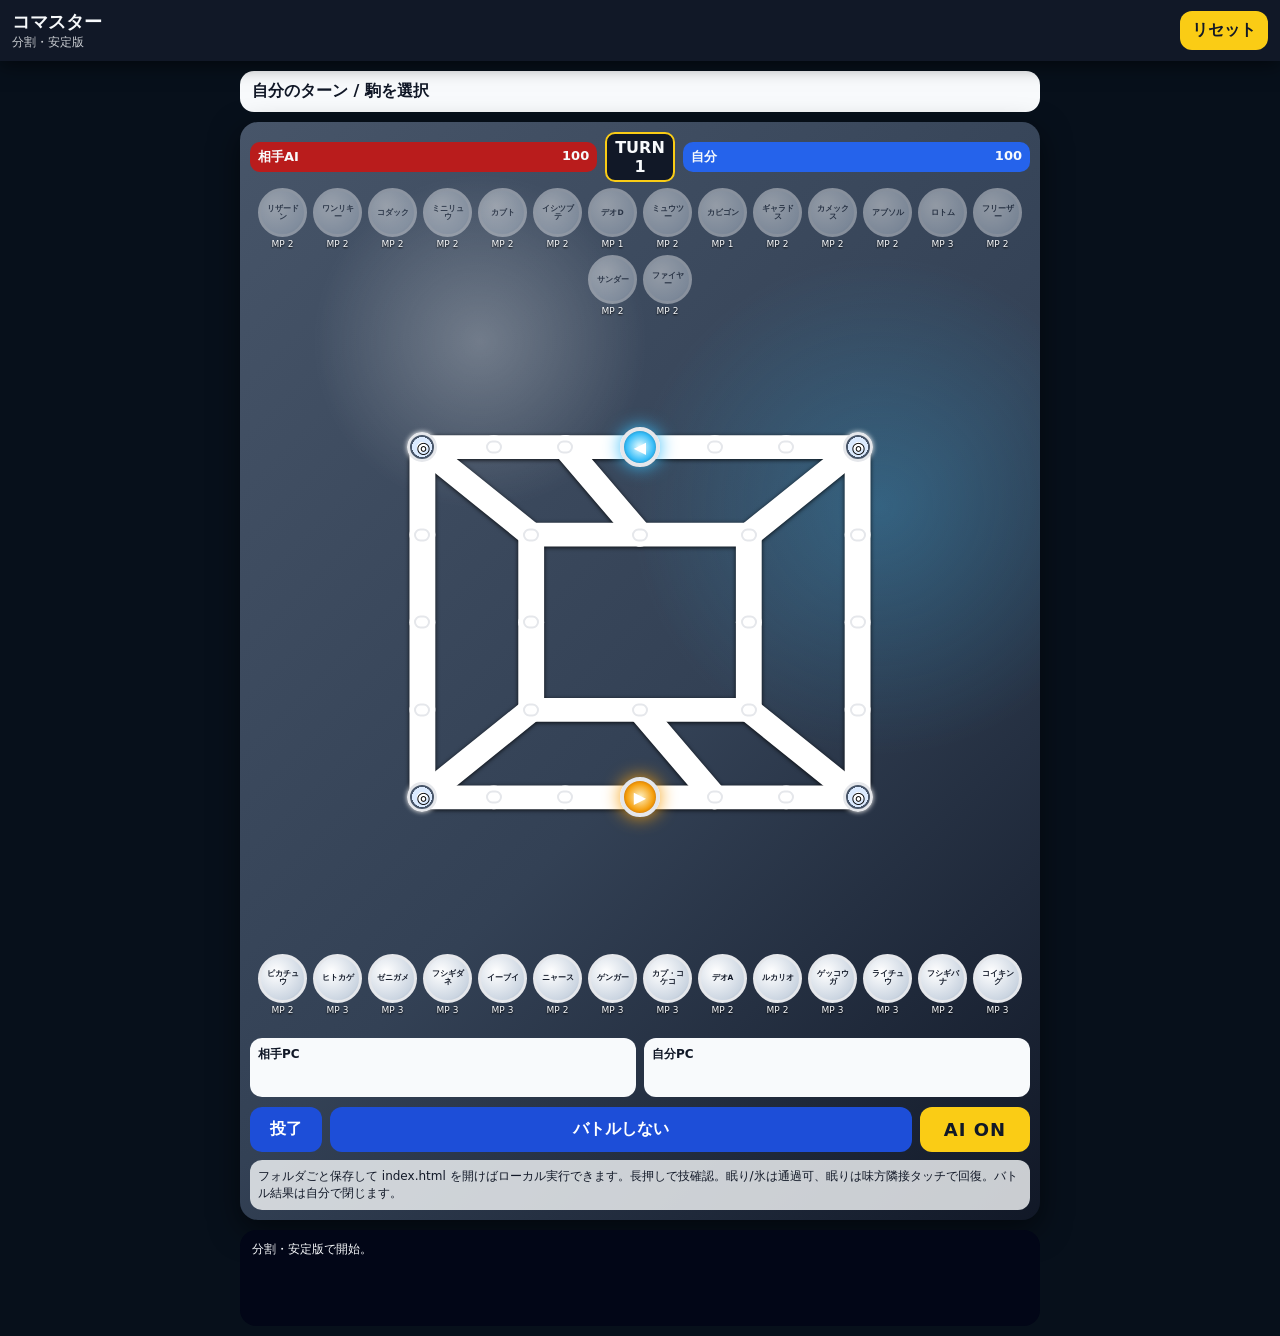
==== commit 10305c87: "Make play.html point to split local build" ====
--- a/play.html
+++ b/play.html
@@ -2,72 +2,18 @@
 <html lang="ja">
 <head>
 <meta charset="utf-8">
-<meta name="viewport" content="width=device-width,initial-scale=1,viewport-fit=cover">
-<title>コマスター オフライン</title>
+<meta name="viewport" content="width=device-width,initial-scale=1">
+<title>コマスター 起動</title>
 <style>
-*{box-sizing:border-box}body{margin:0;background:#07101b;color:#f8fafc;font-family:system-ui,-apple-system,BlinkMacSystemFont,"Segoe UI",sans-serif}button{font:inherit}header{position:sticky;top:0;z-index:20;display:flex;justify-content:space-between;align-items:center;padding:10px 12px;background:#111827;box-shadow:0 4px 18px #0008}h1{font-size:18px;margin:0}.sub{font-size:12px;opacity:.8}.reset{border:0;border-radius:12px;padding:9px 12px;background:#facc15;color:#111827;font-weight:900}.app{max-width:820px;margin:auto;padding:10px;display:grid;gap:10px}.status{background:#f8fafc;color:#111827;border-radius:14px;padding:10px 12px;font-weight:900}.field{border-radius:18px;overflow:hidden;padding:10px;background:radial-gradient(circle at 30% 20%,#ffffff44,transparent 16%),radial-gradient(circle at 80% 35%,#38bdf844,transparent 26%),linear-gradient(135deg,#475569,#334155 55%,#111827);box-shadow:0 10px 30px #0008}.scorebar{display:grid;grid-template-columns:1fr auto 1fr;gap:8px;align-items:center}.score{display:flex;justify-content:space-between;border-radius:10px;padding:6px 8px;font-size:13px;font-weight:900}.score.p2{background:#b91c1c}.score.p1{background:#2563eb}.turn{border:2px solid #facc15;background:#111827;border-radius:10px;text-align:center;padding:4px 8px;font-weight:900}.bench{min-height:82px;display:flex;justify-content:center;gap:6px;flex-wrap:wrap;padding:6px 0}.slot{width:49px}.benchBtn{width:49px;height:49px;border-radius:999px;border:3px solid #e5e7eb;background:radial-gradient(circle at 35% 35%,#fff,#cbd5e1 72%,#94a3b8);color:#111827;font-size:7.5px;font-weight:900;line-height:1.05;padding:3px;touch-action:none}.benchBtn.active{outline:4px solid #facc15}.benchBtn:disabled{opacity:.45}.meta{text-align:center;font-size:9px;margin-top:2px;text-shadow:0 1px 2px #000}.board{position:relative;aspect-ratio:100/92;max-width:680px;margin:auto}.lines{position:absolute;inset:0;width:100%;height:100%;pointer-events:none;filter:drop-shadow(0 1px 2px #000c)}.edge{stroke:#fff;stroke-width:3.8;stroke-linecap:round}.moveFx{stroke:#facc15;stroke-width:5.5;stroke-linecap:round;stroke-dasharray:6 5;animation:dash .55s linear infinite,pulse .9s ease-out both}.moveDot{fill:#facc15;animation:pulse .9s ease-out both}@keyframes dash{to{stroke-dashoffset:-22}}@keyframes pulse{0%{opacity:.95}100%{opacity:0}}.node{position:absolute;transform:translate(-50%,-50%);width:13px;height:13px;border-radius:999px;background:#fff;border:2px solid #e5e7eb;box-shadow:0 0 5px #fff;z-index:2}.node.spawn{width:30px;height:30px;border-width:3px;background:radial-gradient(circle,#fff 0 28%,#dbeafe 29% 58%,#475569 59%)}.node.goal{width:40px;height:40px;border-width:4px;background:radial-gradient(circle,#fef3c7,#f59e0b 60%,#92400e);display:grid;place-items:center;color:#fff;font-weight:900;box-shadow:0 0 18px #f59e0b}.node.goal.player{background:radial-gradient(circle,#ecfeff,#38bdf8 60%,#075985);box-shadow:0 0 18px #38bdf8}.node.reach{outline:4px solid #60a5fa;outline-offset:3px}.node.attack{outline:4px solid #fb7185;outline-offset:3px}.fig{position:absolute;transform:translate(-50%,-50%);width:52px;height:52px;border-radius:999px;border:4px solid #cbd5e1;display:grid;place-items:center;text-align:center;padding:4px;color:#fff;font-size:8.5px;font-weight:900;line-height:1.02;box-shadow:0 10px 18px #0008,inset 0 -7px 10px #0005;z-index:4;touch-action:none}.fig.p1{background:linear-gradient(#60a5fa,#2563eb)}.fig.p2{background:linear-gradient(#fb7185,#dc2626)}.fig.sel{outline:5px solid #facc15}.fig.attackable{outline:5px solid #fb7185}.fig.waiting{filter:grayscale(.55);opacity:.75}.fig.moved{outline:5px solid #facc15;box-shadow:0 0 24px #facc15,0 10px 18px #0008}.mp{position:absolute;right:-3px;bottom:-3px;min-width:21px;height:21px;border-radius:999px;background:#0ea5e9;border:2px solid #fff;display:grid;place-items:center;font-size:12px}.mark{position:absolute;left:-6px;top:-6px;border-radius:999px;background:#111827dd;border:1px solid #fff;padding:2px 4px;font-size:9px}.pcRows{display:grid;grid-template-columns:1fr 1fr;gap:8px;margin-top:8px}.pcBox{background:#f8fafc;color:#111827;border-radius:12px;padding:8px}.pcTitle{font-size:12px;font-weight:900}.chips{display:flex;gap:6px;flex-wrap:wrap;min-height:26px}.chips span{background:#e5e7eb;border-radius:999px;padding:4px 8px;font-size:11px;font-weight:900}.actions{display:grid;grid-template-columns:72px 1fr 110px;gap:8px;margin-top:10px}.action{border:0;border-radius:12px;padding:12px 8px;font-weight:900}.surrender,.ability{background:#1d4ed8;color:#fff}.ai{background:#facc15;color:#111827;font-size:18px;letter-spacing:1px}.hint{background:#f8fafccc;color:#111827;border-radius:12px;padding:8px;font-size:12px;line-height:1.45;margin-top:8px}.log{background:#020617;border-radius:16px;padding:12px;min-height:96px;white-space:pre-wrap;font:12px ui-monospace,Menlo,Consolas,monospace;line-height:1.45}.overlay{position:fixed;inset:0;display:none;align-items:center;justify-content:center;padding:14px;z-index:50;background:#000b}.box{width:min(720px,100%);max-height:92vh;overflow:auto;background:#f8fafc;color:#111827;border-radius:22px;padding:14px;box-shadow:0 22px 60px #000b}.title{text-align:center;font-size:18px;font-weight:900;margin-bottom:10px}.battleStack{display:grid;gap:10px}.card{background:#e5e7eb;border-radius:18px;padding:10px;text-align:center}.name{font-weight:900;margin-bottom:8px}.wwrap{position:relative;width:min(48vw,190px);aspect-ratio:1;margin:auto}.pointer{position:absolute;left:50%;top:-4px;transform:translateX(-50%);width:0;height:0;border-left:10px solid transparent;border-right:10px solid transparent;border-top:18px solid #111827;z-index:8}.wheel{position:absolute;inset:0;border-radius:999px;border:8px solid #111827;transition:transform 1.45s cubic-bezier(.12,.8,.18,1);box-shadow:inset 0 0 0 4px #fff,0 8px 18px #0004;overflow:hidden}.wheel:after{content:"";position:absolute;inset:38%;border-radius:999px;background:#111827;border:4px solid #fff;z-index:5}.wlabel{position:absolute;left:50%;top:50%;width:78px;margin-left:-39px;margin-top:-8px;padding:1px 3px;border-radius:999px;background:#ffffffd9;color:#111827;font-size:7px;font-weight:900;line-height:1.05;text-align:center;z-index:4;white-space:nowrap;overflow:hidden;text-overflow:ellipsis}.res{min-height:24px;font-size:13px;font-weight:900;margin-top:8px}.segs{text-align:left;margin-top:8px;font-size:11px;line-height:1.35}.seg{display:flex;align-items:center;gap:5px;border-top:1px solid #cbd5e1;padding:3px 0}.sw{width:10px;height:10px;border-radius:999px;border:1px solid #334155;flex:0 0 auto}.result{text-align:center;font-weight:900;margin:12px 0}.primary{width:100%;border:0;border-radius:14px;padding:12px;background:#facc15;color:#111827;font-weight:900}.infoBody{font-size:13px;line-height:1.5}.infoBody h3{margin:10px 0 5px}.locked .benchBtn,.locked .node,.locked .fig,.locked .reset{pointer-events:none}@media(max-width:480px){.slot{width:47px}.benchBtn{width:47px;height:47px;font-size:7px}.fig{width:46px;height:46px;font-size:8px}.wwrap{width:170px}.wlabel{font-size:7px;width:68px;margin-left:-34px}.actions{grid-template-columns:64px 1fr 92px}.ai{font-size:15px}}
+body{margin:0;min-height:100vh;display:grid;place-items:center;background:#07101b;color:#f8fafc;font-family:system-ui,sans-serif}.box{max-width:520px;margin:20px;padding:24px;border-radius:20px;background:#111827;box-shadow:0 20px 50px #0008}a{display:block;text-align:center;margin-top:18px;padding:14px;border-radius:14px;background:#facc15;color:#111827;font-weight:900;text-decoration:none}code{background:#020617;padding:2px 6px;border-radius:6px}.sub{opacity:.8;line-height:1.7}
 </style>
 </head>
 <body>
-<header><div><h1>コマスター</h1><div class="sub">隣接バトル修正・大量追加版</div></div><button id="reset" class="reset">リセット</button></header>
-<main class="app"><div id="status" class="status"></div><section class="field"><div class="scorebar"><div class="score p2"><span>相手AI</span><span>100</span></div><div class="turn">TURN<br><span id="turnCount">1</span></div><div class="score p1"><span>自分</span><span>100</span></div></div><div id="topBench" class="bench"></div><div id="board" class="board"></div><div id="bottomBench" class="bench"></div><div class="pcRows"><div class="pcBox"><div class="pcTitle">相手PC</div><div id="p2pc" class="chips"></div></div><div class="pcBox"><div class="pcTitle">自分PC</div><div id="p1pc" class="chips"></div></div></div><div class="actions"><button class="action surrender" disabled>投了</button><button id="skipAction" class="action ability" disabled>特性発動</button><button id="aiBtn" class="action ai">AI ON</button></div><div class="hint">出撃直後でも敵の隣ならバトル選択に入ります。大量追加した駒は仮技多め。将来のレベルアップ幅調整用データも内部に持てる形にしました。</div></section><div id="log" class="log"></div></main>
-<div id="ro" class="overlay"><div class="box"><div class="title">バトルルーレット</div><div class="battleStack"><div class="card"><div id="tn" class="name"></div><div class="wwrap"><div class="pointer"></div><div id="tw" class="wheel"></div></div><div id="tr" class="res"></div><div id="ts" class="segs"></div></div><div class="card"><div id="bn" class="name"></div><div class="wwrap"><div class="pointer"></div><div id="bw" class="wheel"></div></div><div id="brr" class="res"></div><div id="bs" class="segs"></div></div></div><div id="br" class="result">ルーレット回転中...</div><button id="cont" class="primary" style="display:none">結果を確認して続ける</button></div></div>
-<div id="info" class="overlay"><div class="box"><div class="title" id="infoTitle">フィギュア情報</div><div id="infoBody" class="infoBody"></div><button id="infoClose" class="primary">閉じる</button></div></div>
-<script>
-const NODES={ot1:[18,20],ot2:[28.5,20],ot3:[39,20],ot4:[50,20],ot5:[61,20],ot6:[71.5,20],ot7:[82,20],ol2:[18,34],ol3:[18,48],ol4:[18,62],or2:[82,34],or3:[82,48],or4:[82,62],it1:[34,34],it2:[50,34],it3:[66,34],im1:[34,48],im3:[66,48],ib1:[34,62],ib2:[50,62],ib3:[66,62],ob1:[18,76],ob2:[28.5,76],ob3:[39,76],ob4:[50,76],ob5:[61,76],ob6:[71.5,76],ob7:[82,76]};
-const EDGES=[['ot1','ot2'],['ot2','ot3'],['ot3','ot4'],['ot4','ot5'],['ot5','ot6'],['ot6','ot7'],['ot1','ol2'],['ol2','ol3'],['ol3','ol4'],['ol4','ob1'],['ot7','or2'],['or2','or3'],['or3','or4'],['or4','ob7'],['ob1','ob2'],['ob2','ob3'],['ob3','ob4'],['ob4','ob5'],['ob5','ob6'],['ob6','ob7'],['it1','it2'],['it2','it3'],['it1','im1'],['im1','ib1'],['it3','im3'],['im3','ib3'],['ib1','ib2'],['ib2','ib3'],['ot1','it1'],['ot7','it3'],['ob1','ib1'],['ob7','ib3'],['ot3','it2'],['ob5','ib2']];
-const SPAWN={p1:['ob1','ob7'],p2:['ot1','ot7']},TARGET={p1:'ot4',p2:'ob4'},CORNERS={p1:['ot1','ot7'],p2:['ob1','ob7']};
-function M(c,n,d,s,e){return{c,n,d,s,e:e||null}}
-const F={
-pikachu:{n:'ピカチュウ',mp:2,r:'R',w:[M('gold','でんこうせっか',50,20),M('white','かみなり',100,12),M('purple','でんじは',2,20,{condition:'paralyze'}),M('white','でんきショック',30,40),M('miss','ミス',0,4)]},
-charmander:{n:'ヒトカゲ',mp:3,r:'UC',w:[M('white','ほのおのしっぽ',40,24),M('purple','えんまく',1,28,{wait:1}),M('white','ひっかく',10,32),M('miss','ミス',0,12)]},
-squirtle:{n:'ゼニガメ',mp:3,r:'UC',w:[M('miss','ミス',0,12),M('white','あわ',30,44),M('blue','からにこもる',0,40,{selfWait:1})]},
-bulbasaur:{n:'フシギダネ',mp:3,r:'UC',w:[M('purple','どくのこな',1,24,{condition:'poison'}),M('white','タネばくだん',50,20),M('purple','ねむりごな',1,24,{condition:'sleep'}),M('miss','ミス',0,28)]},
-eevee:{n:'イーブイ',mp:3,r:'R',w:[M('blue','かわす',0,8),M('white','たいあたり',30,24),M('white','きあいだめ',0,28,{focus:true,noKo:true,boost:2}),M('gold','でんこうせっか',20,16),M('blue','かわす',0,12),M('miss','ミス',0,8)]},
-meowth:{n:'ニャース',mp:2,r:'R',w:[M('purple','ねこだまし',3,32,{swap:true}),M('white','ひっかく',40,36),M('blue','かわす',0,20),M('miss','ミス',0,8)]},
-charizard:{n:'リザードン',mp:2,r:'EX',w:[M('miss','ミス',0,8),M('white','ほのおのうず',60,56,{chain:true}),M('miss','ミス',0,4),M('white','ドラゴンテール',100,28,{bench:true})]},
-machop:{n:'ワンリキー',mp:2,r:'C',w:[M('miss','ミス',0,8),M('white','きあいパンチ',40,56),M('miss','ミス',0,4),M('blue','かわす',0,28)]},
-psyduck:{n:'コダック',mp:2,r:'UC',w:[M('white','みずのはどう',60,24,{condition:'confuse'}),M('white','ちょうねんりき',40,32),M('purple','かなしばり',2,28,{wait:1}),M('miss','ミス',0,12)]},
-dratini:{n:'ミニリュウ',mp:2,r:'R',w:[M('white','りゅうのいかり',80,20),M('purple','つきとばす',2,24,{bench:true}),M('miss','ミス',0,8),M('white','フリーズテール',30,44,{condition:'frozen'})]},
-kabuto:{n:'カブト',mp:2,r:'UC',w:[M('miss','ミス',0,4),M('blue','まもる',0,16,{selfWait:1}),M('white','マッドショット',40,40,{mpMinus:1}),M('blue','まもる',0,16,{selfWait:1}),M('gold','アクアジェット',30,20)]},
-geodude:{n:'イシツブテ',mp:2,r:'C',w:[M('purple','じばく',3,24,{selfko:true}),M('white','ころがる',30,40,{chain:true}),M('white','いわおとし',40,24),M('miss','ミス',0,8)]},
-gengar:{n:'ゲンガー',mp:3,r:'EX',w:[M('purple','あやしいひかり',2,28,{condition:'confuse'}),M('white','シャドーボール',70,28),M('blue','すりぬけ',0,24),M('miss','ミス',0,16)]},
-koko:{n:'カプ・コケコ',mp:3,r:'EX',w:[M('gold','でんこうせっか',40,28),M('white','エレキボール',80,28),M('purple','エレキネット',2,24,{mpMinus:1}),M('miss','ミス',0,16)]},
-deoxysA:{n:'デオA',mp:2,r:'EX',w:[M('white','サイコブースト',130,36),M('white','サイコキネシス',70,28),M('purple','テレポート',2,20,{swap:true}),M('miss','ミス',0,16)]},
-deoxysD:{n:'デオD',mp:1,r:'EX',w:[M('blue','まもる',0,36,{selfWait:1}),M('white','カウンター',60,28),M('purple','バリア',2,20,{wait:1}),M('miss','ミス',0,16)]},
-lucario:{n:'ルカリオ',mp:2,r:'EX',w:[M('gold','しんそく',80,20),M('white','はどうだん',90,36),M('purple','みきり',2,20,{wait:1}),M('miss','ミス',0,20)]},
-greninja:{n:'ゲッコウガ',mp:3,r:'EX',w:[M('gold','みずしゅりけん',40,28),M('white','ハイドロポンプ',70,28),M('blue','かわす',0,24),M('miss','ミス',0,16)]},
-mewtwo:{n:'ミュウツー',mp:2,r:'EX',w:[M('white','サイコブレイク',100,32),M('purple','サイコバリア',3,24,{wait:1}),M('white','ねんりき',50,28,{condition:'confuse'}),M('miss','ミス',0,16)]},
-snorlax:{n:'カビゴン',mp:1,r:'R',w:[M('white','のしかかり',100,40),M('blue','ねむる',0,28,{selfWait:1}),M('purple','あくび',1,16,{condition:'sleep'}),M('miss','ミス',0,16)]},
-scizor:{n:'ハッサム',mp:2,r:'R',w:[M('gold','バレットパンチ',70,28),M('white','メタルクロー',60,32),M('blue','かわす',0,20),M('miss','ミス',0,20)]},
-venusaur:{n:'フシギバナ',mp:2,r:'EX',w:[M('purple','ねむりごな',2,28,{condition:'sleep'}),M('white','ソーラービーム',120,24),M('purple','どくどく',2,24,{condition:'toxic'}),M('miss','ミス',0,20)]},
-blastoise:{n:'カメックス',mp:2,r:'EX',w:[M('white','ハイドロポンプ',90,36),M('blue','からにこもる',0,28,{selfWait:1}),M('white','アクアテール',60,20),M('miss','ミス',0,16)]},
-raichu:{n:'ライチュウ',mp:3,r:'R',w:[M('gold','でんこうせっか',60,24),M('white','10まんボルト',80,32),M('purple','でんじは',2,24,{condition:'paralyze'}),M('miss','ミス',0,16)]},
-magikarp:{n:'コイキング',mp:3,r:'C',w:[M('white','はねる',10,48),M('blue','はねかわす',0,24),M('miss','ミス',0,28)]},
-gyarados:{n:'ギャラドス',mp:2,r:'EX',w:[M('white','ハイドロポンプ',110,32),M('purple','ドラゴンテール',2,24,{bench:true}),M('white','かみつく',60,24),M('miss','ミス',0,20)]},
-absol:{n:'アブソル',mp:2,r:'R',w:[M('gold','ふいうち',70,28),M('white','つじぎり',80,32),M('purple','ほろびのうた',2,20,{wait:1}),M('miss','ミス',0,20)]},
-rotom:{n:'ロトム',mp:3,r:'R',w:[M('purple','トリック',2,24,{swap:true}),M('white','ほうでん',60,32,{condition:'paralyze'}),M('blue','かわす',0,24),M('miss','ミス',0,20)]},
-onix:{n:'イワーク',mp:1,r:'C',w:[M('white','しめつける',80,36),M('purple','ロックカット',1,20,{mpMinus:1}),M('blue','まもる',0,24),M('miss','ミス',0,20)]},
-articuno:{n:'フリーザー',mp:2,r:'EX',w:[M('white','ふぶき',90,32,{condition:'frozen'}),M('blue','はねやすめ',0,24,{selfWait:1}),M('purple','こごえるかぜ',2,24,{mpMinus:1}),M('miss','ミス',0,20)]},
-zapdos:{n:'サンダー',mp:2,r:'EX',w:[M('gold','でんこうせっか',70,24),M('white','かみなり',110,28),M('purple','でんじは',2,24,{condition:'paralyze'}),M('miss','ミス',0,24)]},
-moltres:{n:'ファイヤー',mp:2,r:'EX',w:[M('white','だいもんじ',110,32,{condition:'burn'}),M('blue','かわす',0,20),M('white','つばさでうつ',50,28),M('miss','ミス',0,20)]}
-};
-const DECKS={p1:['pikachu','charmander','squirtle','bulbasaur','eevee','meowth','gengar','koko','deoxysA','lucario','greninja','raichu','venusaur','scizor','magikarp'],p2:['charizard','machop','psyduck','dratini','kabuto','geodude','deoxysD','mewtwo','snorlax','gyarados','blastoise','absol','rotom','articuno','zapdos','moltres','onix']};
-let seq=1,s,aiEnabled=true,aiTimer=null;const $=q=>document.querySelector(q);
-function turnLabel(id){return id==='p1'?'プレイヤー1':'AI'}function other(p){return p==='p1'?'p2':'p1'}function neigh(id){return EDGES.filter(e=>e[0]===id||e[1]===id).map(e=>e[0]===id?e[1]:e[0])}function freshStatus(){return{condition:null,mpMinus:0}}function piece(fig,owner){return{id:owner+'-'+seq++,owner,fig,n:F[fig].n,mp:F[fig].mp,pos:null,wait:0,status:freshStatus(),focusGuard:false,level:1,tuning:{}}}function player(id){return{bench:DECKS[id].map(t=>piece(t,id)),field:[],pc:[]}}function all(){return[...s.p1.field,...s.p2.field]}function at(node){return all().find(p=>p.pos===node)}function byid(id){return[...s.p1.bench,...s.p2.bench,...s.p1.field,...s.p2.field,...s.p1.pc,...s.p2.pc].find(p=>p.id===id)}function addlog(t){s.log.unshift(t)}function clear(){s.sel=null;s.reach=[];s.attack=[]}
-function init(){seq=1;s={p1:player('p1'),p2:player('p2'),turn:'p1',sel:null,reach:[],attack:[],pending:null,win:null,locked:false,turnCount:1,fx:null,lastMoved:null,fxTimer:null,log:['ゲーム開始。出撃後に隣接していればバトルできます。']};checkWaitWin();render()}
-function markMove(p,from,to){s.lastMoved=p.id;if(from&&to)s.fx={from,to};clearTimeout(s.fxTimer);s.fxTimer=setTimeout(()=>{if(!s)return;s.fx=null;s.lastMoved=null;render()},900)}
-function canAct(p){return p.wait<=0&&p.status.condition!=='sleep'&&p.status.condition!=='frozen'}function isPassThrough(p){return p.status.condition==='sleep'||p.status.condition==='frozen'}function futureMp(p){return Math.max(0,p.mp-(p.status.mpMinus||0))}function effectiveMp(p){if(!canAct(p))return 0;return Math.max(0,futureMp(p)-(s.turnCount===1&&s.turn==='p1'?1:0))}function mpForOwner(p,owner){return canAct(p)?Math.max(0,futureMp(p)-(s.turnCount===1&&owner==='p1'?1:0)):0}function occupiedAll(){return new Set(all().map(p=>p.pos))}function moveBlockedExcept(self){return new Set(all().filter(p=>p!==self&&!isPassThrough(p)).map(p=>p.pos))}function reachableFrom(start,mp,blocked){const vis=new Map([[start,0]]),q=[start];while(q.length){const c=q.shift(),d=vis.get(c);if(d>=mp)continue;for(const n of neigh(c)){if(blocked.has(n)||vis.has(n))continue;vis.set(n,d+1);q.push(n)}}vis.delete(start);return[...vis.keys()]}function reachableMoveFor(p,owner=p.owner){const stops=occupiedAll();stops.delete(p.pos);return reachableFrom(p.pos,mpForOwner(p,owner),moveBlockedExcept(p)).filter(n=>!stops.has(n))}function reachableMove(p){return reachableMoveFor(p,s.turn)}function adjacentEnemies(p){return all().filter(o=>o.owner!==p.owner&&p.pos&&neigh(p.pos).includes(o.pos))}function entryTargetsForPlayer(p,playerId){const total=Math.max(0,p.mp-(s.turnCount===1&&playerId==='p1'?1:0));if(total<=0||p.wait>0)return[];const r=new Set(),stops=occupiedAll(),passBlock=new Set(all().filter(o=>!isPassThrough(o)).map(o=>o.pos));for(const sp of SPAWN[playerId]){if(at(sp))continue;r.add(sp);for(const n of reachableFrom(sp,total-1,passBlock))if(!stops.has(n))r.add(n)}return[...r]}function entryTargets(p){return entryTargetsForPlayer(p,s.turn)}function canPieceAct(p){return canAct(p)&&(reachableMoveFor(p,p.owner).length>0||adjacentEnemies(p).some(e=>e.status.condition!=='sleep'))}function hasAnyMove(playerId){return s[playerId].bench.some(p=>entryTargetsForPlayer(p,playerId).length>0)||s[playerId].field.some(canPieceAct)||s[playerId].field.some(canWakeByAlly)}function checkWaitWin(){if(s.win)return;const current=s.turn;if(!hasAnyMove(current)){s.win=other(current);clear();addlog(turnLabel(current)+'は動けません。'+turnLabel(s.win)+'の勝利です！')}}function tickWait(owner){for(const p of [...s[owner].bench,...s[owner].field])if(p.wait>0)p.wait--}function end(){const prev=s.turn;s.pending=null;tickWait(prev);clear();s.turn=other(prev);s.turnCount++;checkWaitWin()}function addWait(p,n=1){p.wait=Math.max(p.wait,p.owner===s.turn?n+1:n)}function addBenchWait(p,n=1){p.wait=Math.max(p.wait,n)}
-const condJP={paralyze:'マヒ',poison:'どく',toxic:'どくどく',sleep:'ねむり',frozen:'こおり',burn:'やけど',confuse:'混乱'};
-function wake(p){if(p.status.condition==='sleep'){addlog(p.n+'は味方にタッチされてねむりが治りました。');p.status.condition=null;return true}return false}function canWakeByAlly(p){return p.status.condition==='sleep'&&s[p.owner].field.some(a=>a!==p&&canAct(a)&&neigh(a.pos).includes(p.pos))}function tryWake(p){if(p.owner===s.turn&&canWakeByAlly(p)){wake(p);end();render();return true}return false}
-function selectBench(id){if(s.win||s.locked||s.pending||s.turn!=='p1')return;const p=s.p1.bench.find(x=>x.id===id);if(!p||p.wait>0)return addlog(p?p.n+'は待機中です。':'');const targets=entryTargets(p);if(!targets.length){addlog(p.n+'は今は出撃できません。');return}s.sel={type:'bench',id};s.reach=targets;s.attack=[];addlog(p.n+'を選択。出撃先を選んでください。');render()}function selectField(id){if(s.win||s.locked||s.pending||s.turn!=='p1')return;const p=s.p1.field.find(x=>x.id===id);if(!p)return;if(tryWake(p))return;if(!canAct(p)){addlog(p.n+'は状態異常/ウェイトで動けません。');return}s.sel={type:'field',id};s.reach=reachableMove(p);s.attack=adjacentEnemies(p).filter(e=>e.status.condition!=='sleep').map(o=>o.pos);addlog(p.n+'を選択。移動後に隣接敵を選択できます。');render()}function clickNode(n){if(s.win||s.locked)return;const t=at(n);if(s.pending&&s.pending.phase==='chooseEnemy'){if(t&&canChoosePendingEnemy(t))startBattleWith(t.id);return}if(t&&t.owner===s.turn&&s.turn==='p1'){selectField(t.id);return}if(!s.sel)return;if(s.sel.type==='bench'&&s.reach.includes(n)){deploy(n);return}if(s.sel.type==='field'&&s.reach.includes(n)&&!t){move(n);return}if(s.sel.type==='field'&&t&&t.owner!==s.turn){const a=byid(s.sel.id);if(t.status.condition==='sleep'){addlog('ねむり状態の相手とはバトルできません。');return}if(a&&neigh(a.pos).includes(t.pos))startBattleWith(t.id);else addlog('まず敵の隣へ移動してください。')}}function clickFigure(p){if(s.win||s.locked)return;if(tryWake(p))return;if(s.pending&&s.pending.phase==='chooseEnemy'){if(canChoosePendingEnemy(p))startBattleWith(p.id);else addlog('隣接している敵を選んでください。');return}if(p.owner===s.turn&&s.turn==='p1'){selectField(p.id);return}if(s.sel&&s.sel.type==='field'){const a=byid(s.sel.id);if(p.status.condition==='sleep'){addlog('ねむり状態の相手とはバトルできません。');return}if(a&&neigh(a.pos).includes(p.pos)){startBattleWith(p.id);return}}addlog('まず移動して敵の隣に着いてください。')}
-function deploy(n){const pl=s[s.turn],p=pl.bench.find(x=>x.id===s.sel.id);pl.bench=pl.bench.filter(x=>x.id!==p.id);p.pos=n;pl.field.push(p);markMove(p,null,n);addlog(turnLabel(p.owner)+'の'+p.n+'が出撃しました。');afterPlace(p)}function move(n){const p=byid(s.sel.id),old=p.pos;p.pos=n;markMove(p,old,n);addlog(turnLabel(p.owner)+'の'+p.n+'が '+old+' → '+n+' に移動しました。');afterPlace(p)}function afterPlace(p){if(p.pos===TARGET[p.owner]){s.win=p.owner;clear();addlog(turnLabel(p.owner)+'の勝利です！');render();return}resolveSurrounds();if(!s[p.owner].field.includes(p)){end();render();return}const enemies=adjacentEnemies(p).filter(e=>e.status.condition!=='sleep');if(enemies.length){s.pending={phase:'chooseEnemy',a:p.id};s.sel=null;s.reach=[];s.attack=enemies.map(e=>e.pos);addlog('隣接している敵を選ぶとバトルします。戦わない場合は「バトルしない」。');render();if(p.owner==='p2'&&aiEnabled)setTimeout(()=>aiChooseEnemy(),420);return}end();render()}function canChoosePendingEnemy(p){const a=byid(s.pending&&s.pending.a);return a&&p&&p.owner!==a.owner&&p.status.condition!=='sleep'&&neigh(a.pos).includes(p.pos)}function startBattleWith(defid){const a=s.pending?byid(s.pending.a):byid(s.sel&&s.sel.id),d=byid(defid);if(!a||!d||!neigh(a.pos).includes(d.pos)){addlog('隣接していないのでバトルできません。');return}if(a.status.condition==='sleep'||d.status.condition==='sleep'){addlog('ねむり状態ではバトルできません。');return}s.pending={phase:'battle',a:a.id,d:d.id};clear();startBattle()}
-function removeField(p){s[p.owner].field=s[p.owner].field.filter(x=>x.id!==p.id);p.pos=null}function resetOnBench(p){p.status=freshStatus();p.focusGuard=false}function sendToBench(p){removeField(p);resetOnBench(p);addBenchWait(p);s[p.owner].bench.push(p);addlog(p.n+'はベンチへ戻されました。状態異常は消えました。')}function pc(p){const pl=s[p.owner];removeField(p);resetOnBench(p);if(pl.pc.length>=2){const out=pl.pc.shift();resetOnBench(out);addBenchWait(out);pl.bench.push(out);addlog(out.n+'がPCから待機1でベンチへ戻りました。')}pl.pc.push(p);addlog(turnLabel(p.owner)+'の'+p.n+'はPCへ送られました。')}function resolveSurrounds(){let changed=true;while(changed){changed=false;for(const p of [...all()]){const ns=neigh(p.pos);if(ns.length&&ns.every(n=>{const o=at(n);return o&&o.owner!==p.owner})){addlog(p.n+'は包囲されました。');pc(p);changed=true;break}}}}
-function cloneSeg(x){return{c:x.c,n:x.n,d:x.d,s:x.s,e:x.e?{...x.e}:null,boost:1}}function wheelFor(p,silent=false){let w=F[p.fig].w.map(cloneSeg);const tune=p.tuning||{};let total=0;w=w.map((seg,i)=>{const z=cloneSeg(seg);z.s=Math.max(1,z.s+(tune[i]||0));total+=z.s;return z});const diff=100-total;if(w.length)w[w.length-1].s=Math.max(1,w[w.length-1].s+diff);if(p.status.condition==='paralyze'){const valid=w.filter(x=>x.c!=='miss'),min=Math.min(...valid.map(x=>x.s));for(const seg of w)if(seg.c!=='miss'&&seg.s===min){seg.c='miss';seg.n='ミス';seg.d=0;seg.e=null;seg.paralyzed=true}if(!silent)addlog(p.n+'はマヒで最小幅の技がミス扱いです。')}return w}function spinRaw(w){let total=w.reduce((a,b)=>a+b.s,0),r=Math.random()*total,acc=0;for(let i=0;i<w.length;i++){const seg=w[i],st=acc/total*360;acc+=seg.s;const en=acc/total*360;if((r-=seg.s)<=0)return{seg:cloneSeg(seg),center:(st+en)/2,index:i,wheel:w,chain:[]}}const last=w[w.length-1];return{seg:cloneSeg(last),center:350,index:w.length-1,wheel:w,chain:[]}}function spinFor(p){const w=wheelFor(p);let r=spinRaw(w);if(p.status.condition==='confuse'&&w.length>1){const old=r.seg.n,ni=(r.index+1)%w.length;r.seg=cloneSeg(w[ni]);r.index=ni;r.chain=[old,'こんらん'];addlog(p.n+'は混乱で技がずれました。'+old+' → '+r.seg.n)}return r}function resolveMoveSpin(p){let r=spinFor(p);if(r.seg.e&&r.seg.e.focus){p.focusGuard=true;addlog(p.n+'のきあいだめ。負けても気絶せず、次の攻撃を強化します。');const next=spinFor(p);next.chain=[r.seg.n];if(next.seg.c==='white'||next.seg.c==='gold'){next.seg.boost=r.seg.e.boost||2;addlog(next.seg.n+'のダメージが'+next.seg.boost+'倍になります。')}else next.seg.noKo=true;return next}return r}function baseValue(seg,p){let v=seg.d||0;if(seg.boost)v*=seg.boost;if(p.status.condition==='poison'&&(seg.c==='white'||seg.c==='gold'))v=Math.max(0,v-20);if(p.status.condition==='toxic'&&(seg.c==='white'||seg.c==='gold'))v=Math.max(0,v-40);if(p.status.condition==='burn'&&(seg.c==='white'||seg.c==='gold'))v=Math.max(0,v-10);return v}function isDamage(seg){return seg.c==='white'||seg.c==='gold'}function isKoAttack(seg,p){return isDamage(seg)&&baseValue(seg,p)>0}function compare(a,b,ap,bp){const A=a.c,B=b.c,av=baseValue(a,ap),bv=baseValue(b,bp);if(A==='blue'||B==='blue')return{winner:'draw',ko:false,blue:true,mode:A==='blue'&&B==='blue'?'blue-both':'blue-null'};if(A==='miss'&&B==='miss')return{winner:'draw',ko:false,mode:'null'};if(A==='miss')return{winner:'def',ko:isKoAttack(b,bp),mode:'oneway'};if(B==='miss')return{winner:'atk',ko:isKoAttack(a,ap),mode:'oneway'};if(A==='gold'&&B==='purple')return{winner:'atk',ko:isKoAttack(a,ap),mode:'oneway'};if(B==='gold'&&A==='purple')return{winner:'def',ko:isKoAttack(b,bp),mode:'oneway'};if(A==='purple'||B==='purple'){if(A==='purple'&&B==='purple'){if(av===bv)return{winner:'draw',ko:false,mode:'null'};return{winner:av>bv?'atk':'def',ko:false,mode:'oneway'}}return{winner:A==='purple'?'atk':'def',ko:false,mode:'oneway'}}if(av===bv)return{winner:'draw',ko:false,mode:'damage-draw'};const win=av>bv?'atk':'def';return{winner:win,ko:isKoAttack(win==='atk'?a:b,win==='atk'?ap:bp),mode:'damage'}}function setCondition(p,c){p.status.condition=c;addlog(p.n+'は'+condJP[c]+'になりました。')}function applySelfOnly(seg,user){if(seg.e&&seg.e.selfWait){addWait(user,seg.e.selfWait);addlog(user.n+'にウェイトがつきました。')}}function applyMoveEffect(seg,user,target,context){const e=seg.e;if(!e)return false;let handled=false;if(e.selfWait){addWait(user,e.selfWait);addlog(user.n+'にウェイトがつきました。')}if(e.condition&&target){setCondition(target,e.condition);handled=true}if(e.wait&&target){addWait(target,e.wait);addlog(target.n+'にウェイトがつきました。');handled=true}if(e.mpMinus&&target){target.status.mpMinus=Math.max(target.status.mpMinus,e.mpMinus);addlog(target.n+'にMP-'+e.mpMinus+'がつきました。');handled=true}if(e.swap&&target&&user.pos&&target.pos){const a=user.pos;user.pos=target.pos;target.pos=a;addlog(user.n+'と'+target.n+'の場所が入れ替わりました。');handled=true}if(e.bench&&target&&s[target.owner].field.includes(target)){sendToBench(target);handled=true}if(e.selfko&&target){addlog(seg.n+'！両方PCへ送られます。');pc(user);if(s[target.owner].field.includes(target))pc(target);handled=true}if(e.chain&&context&&context.winner){addlog(seg.n+'の追加効果。連続スピンは簡易処理中です。')}return handled}
-function moveLabel(seg,p){if(seg.c==='miss')return'ミス';if(seg.c==='blue')return seg.n+' 青';if(seg.c==='purple')return seg.n+' ★'+seg.d;if(seg.c==='gold')return seg.n+' 金'+baseValue(seg,p);if(seg.c==='white')return seg.n+' '+baseValue(seg,p);return seg.n}function segText(t,p){if(t.c==='miss')return t.n;if(t.c==='blue')return t.n+' [青]';if(t.c==='purple')return t.n+' [紫 ★'+t.d+']';if(t.c==='gold')return t.n+' [金 '+baseValue(t,p)+']';return t.n+' [白 '+baseValue(t,p)+']'}function colorOf(c){return{miss:'#ef4444',white:'#f8fafc',gold:'#facc15',purple:'#a855f7',blue:'#38bdf8'}[c]||'#fff'}function wheelBg(w){let total=w.reduce((a,b)=>a+b.s,0),acc=0,parts=[],sep=.9;for(const seg of w){const st=acc/total*360;acc+=seg.s;const en=acc/total*360;const a=Math.min(st+sep,en),b=Math.max(a,en-sep);parts.push('#111827 '+st+'deg '+a+'deg');parts.push(colorOf(seg.c)+' '+a+'deg '+b+'deg');parts.push('#111827 '+b+'deg '+en+'deg')}return'conic-gradient('+parts.join(',')+')'}function wheelHtml(w,p){let total=w.reduce((a,b)=>a+b.s,0),acc=0,out='';for(const seg of w){const st=acc/total*360;acc+=seg.s;const c=(st+acc/total*360)/2;out+='<span class="wlabel" style="transform:rotate('+c+'deg) translateY(-58px) rotate('+(-c)+'deg)">'+moveLabel(seg,p)+'</span>'}return out}function effText(e){if(!e)return'追加効果なし';let a=[];if(e.focus)a.push('再スピン/負けても気絶しない/次ダメージ強化');if(e.condition)a.push(condJP[e.condition]+'付与');if(e.wait)a.push('相手にウェイト');if(e.selfWait)a.push('自分にウェイト');if(e.mpMinus)a.push('相手にMP-'+e.mpMinus);if(e.bench)a.push('相手をベンチへ戻す');if(e.swap)a.push('場所を入れ替え');if(e.selfko)a.push('両方PC');if(e.chain)a.push('連続スピン');return a.join('・')}function segList(w,p){return w.map(seg=>'<div class="seg"><span class="sw" style="background:'+colorOf(seg.c)+'"></span><span>'+segText(cloneSeg(seg),p)+' / '+seg.s+(seg.paralyzed?' / マヒでミス化':'')+(seg.e?' / '+effText(seg.e):'')+'</span></div>').join('')}
-function startBattle(){const a=byid(s.pending&&s.pending.a),d=byid(s.pending&&s.pending.d);if(!a||!d||!neigh(a.pos).includes(d.pos)){addlog('隣接していないのでバトルできません。');end();render();return}if(a.status.condition==='sleep'||d.status.condition==='sleep'){addlog('ねむり状態ではバトルできません。');s.pending=null;render();return}const as=resolveMoveSpin(a),ds=resolveMoveSpin(d),out=compare(as.seg,ds.seg,a,d);s.locked=true;render();showRoulette(a,d,as,ds,out,()=>{addlog(a.n+': '+segText(as.seg,a)+' / '+d.n+': '+segText(ds.seg,d));if(out.blue){if(out.mode!=='blue-both'){const blueP=as.seg.c==='blue'?a:d,blueSeg=as.seg.c==='blue'?as.seg:ds.seg;applySelfOnly(blueSeg,blueP)}addlog(out.mode==='blue-both'?'青技同士で打ち消し。追加効果は発生しません。':'青技が最優先。相手の技と効果はすべて無効です。')}else if(out.winner==='draw'){addlog('無効試合です。どちらの相手向け効果も発動しません。');if(out.mode==='damage-draw'){applyMoveEffect(as.seg,a,d,{draw:true});applyMoveEffect(ds.seg,d,a,{draw:true})}}else{const atkWins=out.winner==='atk',winP=atkWins?a:d,loseP=atkWins?d:a,winSeg=atkWins?as.seg:ds.seg,loseSeg=atkWins?ds.seg:as.seg;applyMoveEffect(winSeg,winP,loseP,{winner:true});if(out.mode==='damage'&&isDamage(loseSeg)){applyMoveEffect(loseSeg,loseP,winP,{loserDamage:true})}if(out.ko&&s[loseP.owner].field.includes(loseP)){if(loseP.focusGuard||loseSeg.noKo){addlog(loseP.n+'は技効果で気絶しません。')}else if(!(winSeg.e&&(winSeg.e.bench||winSeg.e.selfko))){addlog(winP.n+'の勝ちです。');pc(loseP)}}else addlog(winP.n+'の判定勝ちです。')}a.focusGuard=false;d.focusGuard=false;s.pending=null;resolveSurrounds();s.locked=false;end();render()})}function showRoulette(a,d,as,ds,out,apply){const topP=a.owner==='p2'?a:d,botP=a.owner==='p1'?a:d,topR=topP===a?as:ds,botR=botP===a?as:ds,tw=$('#tw'),bw=$('#bw'),btn=$('#cont');$('#tn').textContent='相手: '+topP.n+' / MP'+topP.mp+' / '+F[topP.fig].r;$('#bn').textContent='自分: '+botP.n+' / MP'+botP.mp+' / '+F[botP.fig].r;$('#tr').textContent='';$('#brr').textContent='';$('#ts').innerHTML=segList(topR.wheel||wheelFor(topP),topP);$('#bs').innerHTML=segList(botR.wheel||wheelFor(botP),botP);$('#br').textContent=(a.owner==='p2'?'相手の'+a.n+'が自分の'+d.n+'にバトル！':'自分の'+a.n+'が相手の'+d.n+'にバトル！')+' ルーレット回転中...';btn.style.display='none';for(const w of [tw,bw]){w.style.transition='none';w.style.transform='rotate(0deg)'}tw.style.background=wheelBg(topR.wheel||F[topP.fig].w);bw.style.background=wheelBg(botR.wheel||F[botP.fig].w);tw.innerHTML=wheelHtml(topR.wheel||F[topP.fig].w,topP);bw.innerHTML=wheelHtml(botR.wheel||F[botP.fig].w,botP);$('#ro').style.display='flex';setTimeout(()=>{tw.style.transition='transform 1.45s cubic-bezier(.12,.8,.18,1)';bw.style.transition='transform 1.45s cubic-bezier(.12,.8,.18,1)';tw.style.transform='rotate('+(1440+360-topR.center)+'deg)';bw.style.transform='rotate('+(1440+360-botR.center)+'deg)'},50);setTimeout(()=>{$('#tr').textContent=(topR.chain&&topR.chain.length?topR.chain.join('→')+'→':'')+segText(topR.seg,topP);$('#brr').textContent=(botR.chain&&botR.chain.length?botR.chain.join('→')+'→':'')+segText(botR.seg,botP);$('#br').textContent=out.blue?'青技で完全無効':out.winner==='draw'?'無効試合':out.winner==='atk'?a.n+'の判定勝ち':d.n+'の判定勝ち';btn.style.display='block';btn.onclick=()=>{$('#ro').style.display='none';apply()}},1650)}
-function shortestDist(from,to){if(from===to)return 0;const vis=new Map([[from,0]]),q=[from];while(q.length){const c=q.shift(),d=vis.get(c);for(const n of neigh(c)){if(vis.has(n))continue;if(n===to)return d+1;vis.set(n,d+1);q.push(n)}}return 99}function segProbList(p){const w=wheelFor(p,true),total=w.reduce((a,b)=>a+b.s,0);return w.map(x=>({seg:cloneSeg(x),prob:x.s/total}))}function statusValue(seg){const e=seg.e;if(!e)return 0;let v=0;if(e.condition==='sleep')v+=260;if(e.condition==='paralyze')v+=210;if(e.condition==='confuse')v+=170;if(e.condition==='toxic')v+=190;if(e.condition==='poison')v+=100;if(e.condition==='frozen')v+=220;if(e.wait)v+=150*e.wait;if(e.mpMinus)v+=90*e.mpMinus;if(e.bench)v+=180;if(e.swap)v+=80;if(e.selfko)v+=120;return v}function statusThreat(p){let v=0;for(const x of segProbList(p))v+=x.prob*statusValue(x.seg);return v}function whiteBias(p){const w=wheelFor(p,true),total=w.reduce((a,b)=>a+b.s,0);let dmg=0,status=0;for(const seg of w){if(seg.c==='white'||seg.c==='gold')dmg+=seg.s;if(statusValue(seg)>0)status+=seg.s}return Math.max(0,dmg-status*.4)/total}function battleScore(a,d){let score=0;for(const A of segProbList(a))for(const D of segProbList(d)){const o=compare(A.seg,D.seg,a,d),p=A.prob*D.prob;if(o.blue)score+=0;else if(o.winner==='atk')score+=p*(o.ko?140:42+statusValue(A.seg));else if(o.winner==='def')score-=p*(o.ko?155:38+statusValue(D.seg));else if(o.mode==='damage-draw')score+=p*(statusValue(A.seg)-statusValue(D.seg))*.45}score+=(F[a.fig].r==='EX'?12:0)-(F[d.fig].r==='EX'?8:0);score+=statusThreat(a)*whiteBias(d)*.75;score-=statusThreat(d)*whiteBias(a)*.9;return score}function activeMp(p){return canAct(p)?futureMp(p):0}function mpCornerThreat(p,owner,node=p.pos){return p&&activeMp(p)>=3&&CORNERS[owner].includes(node)&&activeMp(p)>=shortestDist(node,TARGET[owner])}function goalThreats(owner){const threats=[];for(const p of s[owner].field){if(canAct(p)&&reachableMoveFor(p,owner).includes(TARGET[owner]))threats.push(p)}for(const p of s[owner].bench){if(entryTargetsForPlayer(p,owner).includes(TARGET[owner]))threats.push(p)}return threats}function nextWinThreatFor(owner){const g=goalThreats(owner);if(g.length)return 100000;for(const p of s[owner].field){if(!canAct(p)||!p.pos)continue;if(activeMp(p)>=shortestDist(p.pos,TARGET[owner]))return mpCornerThreat(p,owner)?22000:7000}for(const p of s[owner].bench){for(const n of entryTargetsForPlayer(p,owner))if(p.mp>=shortestDist(n,TARGET[owner]))return mpCornerThreat(p,owner,n)?18000:5000}return 0}function defensePressure(owner){const enemy=other(owner),goal=TARGET[enemy];let v=0;for(const e of s[enemy].field){const d=shortestDist(e.pos,goal);if(d<=1)v+=2200;else if(d<=2)v+=900;if(activeMp(e)>=d)v+=2200}const th=nextWinThreatFor(enemy);if(th>=100000)v+=7000;else if(th>0)v+=1100;return v}function entryPointScore(owner,node){const enemy=other(owner);let sc=0;if(SPAWN[owner].includes(node)){const pressure=defensePressure(owner);sc+=pressure>1800?Math.min(2200,600+pressure*.18):-900}if(SPAWN[enemy].includes(node)){const ready=s[enemy].bench.filter(p=>p.wait<=0).length;sc+=260+s[enemy].pc.length*430+ready*45;if(nextWinThreatFor(owner)>0)sc+=420}return sc}function boardEval(owner){const enemy=other(owner);let v=0;for(const p of s[owner].field){v+=80-shortestDist(p.pos,TARGET[owner])*14;if(mpCornerThreat(p,owner))v+=9000;if(['it1','it2','it3','im1','im3','ib1','ib2','ib3'].includes(p.pos))v+=160;v+=entryPointScore(owner,p.pos)}for(const p of s[enemy].field){v-=70-shortestDist(p.pos,TARGET[enemy])*12;if(mpCornerThreat(p,enemy))v-=9500;v-=entryPointScore(enemy,p.pos)}v+=s[enemy].pc.length*500-s[owner].pc.length*520;v+=s[owner].field.length*90-s[enemy].field.length*90;return v}function surroundGainForMove(p,node){const old=p.pos;p.pos=node;let gain=0;for(const e of s[other(p.owner)].field){const ns=neigh(e.pos);if(ns.length&&ns.every(n=>{const o=at(n);return o&&o.owner===p.owner}))gain+=2200}p.pos=old;return gain}function surroundRiskFor(p,node){const owner=p.owner,enemy=other(owner),old=p.pos;p.pos=node;const ns=neigh(node);let enemyN=0,emptyN=0;for(const n of ns){const o=at(n);if(o&&o.owner===enemy)enemyN++;else if(!o)emptyN++}p.pos=old;if(ns.length&&enemyN===ns.length)return 99999;if(enemyN>=2&&emptyN<=1)return 4200;if(enemyN>=2)return 1200;if(enemyN>=1&&emptyN===0)return 900;return 0}function dangerAt(p,node){const old=p.pos;p.pos=node;let risk=surroundRiskFor(p,node);for(const e of s[other(p.owner)].field)if(e.status.condition!=='sleep'&&neigh(e.pos).includes(node))risk+=Math.max(0,battleScore(e,p))*12;p.pos=old;return risk}function genPlans(owner){let plans=[];for(const p of s[owner].field){if(canWakeByAlly(p))plans.push({type:'wake',p});if(!canAct(p))continue;for(const e of adjacentEnemies(p).filter(x=>x.status.condition!=='sleep'))plans.push({type:'battle',p,d:e});for(const n of reachableMoveFor(p,owner))plans.push({type:'move',p,n})}for(const p of s[owner].bench)for(const n of entryTargetsForPlayer(p,owner))plans.push({type:'deploy',p,n});return plans}function withPlan(plan,fn){if(plan.type==='move'){const old=plan.p.pos;plan.p.pos=plan.n;const r=fn();plan.p.pos=old;return r}if(plan.type==='deploy'){const pl=s[plan.p.owner],oldPos=plan.p.pos;pl.bench=pl.bench.filter(x=>x.id!==plan.p.id);pl.field.push(plan.p);plan.p.pos=plan.n;const r=fn();pl.field=pl.field.filter(x=>x.id!==plan.p.id);pl.bench.push(plan.p);plan.p.pos=oldPos;return r}return fn()}function matchupPlacementScore(p,node,owner){const enemy=other(owner);let best=0;for(const e of s[enemy].field){if(e.status.condition==='sleep')continue;if(neigh(e.pos).includes(node)){best=Math.max(best,battleScore(p,e));best-=Math.max(0,statusThreat(e)*whiteBias(p)*1.15-statusThreat(p)*whiteBias(e)*.75)}}return best}function planBaseScore(plan,owner){const enemy=other(owner);if(plan.type==='wake')return 2500;if((plan.type==='move'||plan.type==='deploy')&&plan.n===TARGET[owner])return 999999;if(plan.type==='battle'){let sc=battleScore(plan.p,plan.d)+450;if(mpCornerThreat(plan.d,enemy))sc+=7000;if(reachableMoveFor(plan.d,enemy).includes(TARGET[enemy]))sc+=15000;return sc}return withPlan(plan,()=>{let sc=boardEval(owner);if(mpCornerThreat(plan.p,owner,plan.p.pos))sc+=18000;if(activeMp(plan.p)>=shortestDist(plan.p.pos,TARGET[owner]))sc+=6000;sc+=surroundGainForMove(plan.p,plan.p.pos);sc-=dangerAt(plan.p,plan.p.pos);sc+=matchupPlacementScore(plan.p,plan.p.pos,owner);const myThreat=nextWinThreatFor(owner),enemyThreat=nextWinThreatFor(enemy);sc+=myThreat*.7;sc-=enemyThreat*.9;return sc})}function defensivePlan(owner){const enemy=other(owner),th=goalThreats(enemy);if(!th.length)return null;let best=null;function set(plan,score){if(!best||score>best.score)best={...plan,score,defense:true}}for(const p of s[owner].field)if(canAct(p)&&reachableMoveFor(p,owner).includes(TARGET[enemy]))set({type:'move',p,n:TARGET[enemy]},900000);for(const p of s[owner].bench)if(entryTargetsForPlayer(p,owner).includes(TARGET[enemy]))set({type:'deploy',p,n:TARGET[enemy]},890000);for(const t of th.filter(x=>x.pos)){for(const p of s[owner].field){if(!canAct(p))continue;if(neigh(p.pos).includes(t.pos))set({type:'battle',p,d:t},880000+battleScore(p,t));for(const n of reachableMoveFor(p,owner))if(neigh(n).includes(t.pos))set({type:'move',p,n},820000+battleScore(p,t)-dangerAt(p,n))}}if(best)addlog('AI警戒: 次ターンのゴール負けを防ぎます。');return best}function scorePlan(plan,owner){let base=planBaseScore(plan,owner);if(base>900000)return base;return withPlan(plan,()=>{const enemy=other(owner),myWin=nextWinThreatFor(owner),enemyWin=nextWinThreatFor(enemy);if(myWin>=100000)return base+90000;if(enemyWin>=100000&&myWin<100000)base-=85000;if(myWin>enemyWin)base+=12000;let oppBest=-999999;for(const op of genPlans(enemy)){oppBest=Math.max(oppBest,planBaseScore(op,enemy));if(oppBest>900000)break}return base-oppBest*.62})}function chooseAiPlan(){const win=genPlans('p2').find(p=>(p.type==='move'||p.type==='deploy')&&p.n===TARGET.p2);if(win)return{...win,score:999999};const def=defensivePlan('p2');if(def)return def;const plans=genPlans('p2');let best=null;for(const p of plans){const sc=scorePlan(p,'p2');if(!best||sc>best.score)best={...p,score:sc}}return best}function aiTurn(){if(!aiEnabled||s.turn!=='p2'||s.win||s.locked||s.pending)return;const plan=chooseAiPlan();if(!plan){addlog('AIは動けません。');end();render();return}if(plan.type==='wake'){wake(plan.p);end();render();return}if(plan.type==='deploy'){s.sel={type:'bench',id:plan.p.id};addlog('AI思考: '+plan.p.n+'を出撃。評価 '+Math.round(plan.score));deploy(plan.n);return}if(plan.type==='battle'){s.pending={phase:'battle',a:plan.p.id,d:plan.d.id};addlog('AI思考: '+plan.p.n+'で'+plan.d.n+'にバトル。評価 '+Math.round(plan.score));startBattle();return}if(plan.type==='move'){s.sel={type:'field',id:plan.p.id};const old=plan.p.pos;plan.p.pos=plan.n;markMove(plan.p,old,plan.n);addlog('AI思考: '+plan.p.n+'が '+old+' → '+plan.n+' に移動。評価 '+Math.round(plan.score));afterPlace(plan.p);return}}function aiChooseEnemy(){if(!s.pending||s.pending.phase!=='chooseEnemy'||s.turn!=='p2')return;const a=byid(s.pending.a);let best=null;for(const e of adjacentEnemies(a).filter(x=>x.status.condition!=='sleep')){const sc=battleScore(a,e)+(reachableMoveFor(e,'p1').includes(TARGET.p1)?90000:0)+(mpCornerThreat(e,'p1')?9000:0);if(!best||sc>best.sc)best={e,sc}}if(best&&best.sc>-35){addlog('AIは'+best.e.n+'にバトルを仕掛けます。');startBattleWith(best.e.id)}else{addlog('AIはバトルしないを選びました。');end();render()}}function scheduleAi(){clearTimeout(aiTimer);if(aiEnabled&&s.turn==='p2'&&!s.win&&!s.locked&&!s.pending)aiTimer=setTimeout(aiTurn,650)}
-function statusMarks(p){let m='';if(p.wait>0)m+='待';if(p.status.condition==='paralyze')m+='麻';if(p.status.condition==='poison')m+='毒';if(p.status.condition==='toxic')m+='猛';if(p.status.condition==='sleep')m+='眠';if(p.status.condition==='frozen')m+='氷';if(p.status.condition==='burn')m+='火';if(p.status.condition==='confuse')m+='混';if(p.status.mpMinus)m+='M-';return m}function showPieceInfo(p){const data=F[p.fig];$('#infoTitle').textContent=p.n+' の情報';$('#infoBody').innerHTML='<p><b>所有:</b> '+turnLabel(p.owner)+' / <b>MP:</b> '+p.mp+' / <b>レア:</b> '+data.r+' / <b>Lv:</b> '+(p.level||1)+'</p><p><b>現在位置:</b> '+(p.pos||'ベンチ')+' / <b>状態:</b> '+(statusMarks(p)||'なし')+'</p><h3>技</h3>'+segList(wheelFor(p),p)+'<h3>状態メモ</h3><p>どく:-20 / どくどく:-40 / マヒ:最小幅技がミス / こんらん:技が隣にずれる / ねむり:行動不能・通過可・味方タッチで回復・バトル不可 / 氷:行動不能・通過可</p><p>将来用: レベルアップ時の最大8メモリ幅調整は tuning に持てるようにしてあります。</p>';$('#info').style.display='flex'}function bindLongPress(el,p){let t=null;const open=e=>{e.preventDefault();e.stopPropagation();showPieceInfo(p)};el.oncontextmenu=open;el.addEventListener('pointerdown',e=>{t=setTimeout(()=>open(e),560)});['pointerup','pointercancel','pointerleave','pointermove'].forEach(ev=>el.addEventListener(ev,()=>{if(t)clearTimeout(t)}))}function render(){document.body.classList.toggle('locked',s.locked);$('#turnCount').textContent=s.turnCount;renderStatus();renderBoard();renderBenches();renderPc();renderActions();$('#log').textContent=s.log.slice(0,18).join('\n');scheduleAi()}function renderStatus(){const selected=s.sel?byid(s.sel.id):null;$('#status').textContent=s.win?turnLabel(s.win)+'の勝利です！':s.locked?'バトル中...':s.pending&&s.pending.phase==='chooseEnemy'?'隣接敵を選択中 / バトルしないも選べます':s.turn==='p2'?'AI思考中...':selected?turnLabel(s.turn)+'のターン / 選択中: '+selected.n:turnLabel(s.turn)+'のターン / 駒を選択'}function renderActions(){const b=$('#skipAction');if(s.pending&&s.pending.phase==='chooseEnemy'&&s.turn==='p1'){b.disabled=false;b.textContent='バトルしない'}else{b.disabled=true;b.textContent='特性発動'}$('#aiBtn').textContent=aiEnabled?'AI ON':'AI OFF'}function renderBoard(){const b=$('#board');b.innerHTML='';const svg=document.createElementNS('http://www.w3.org/2000/svg','svg');svg.setAttribute('class','lines');svg.setAttribute('viewBox','0 0 100 100');svg.setAttribute('preserveAspectRatio','none');for(const [a,c] of EDGES){const line=document.createElementNS('http://www.w3.org/2000/svg','line');line.setAttribute('class','edge');line.setAttribute('x1',NODES[a][0]);line.setAttribute('y1',NODES[a][1]);line.setAttribute('x2',NODES[c][0]);line.setAttribute('y2',NODES[c][1]);svg.appendChild(line)}if(s.fx&&NODES[s.fx.from]&&NODES[s.fx.to]){const [x1,y1]=NODES[s.fx.from], [x2,y2]=NODES[s.fx.to];const line=document.createElementNS('http://www.w3.org/2000/svg','line');line.setAttribute('class','moveFx');line.setAttribute('x1',x1);line.setAttribute('y1',y1);line.setAttribute('x2',x2);line.setAttribute('y2',y2);svg.appendChild(line);const dot=document.createElementNS('http://www.w3.org/2000/svg','circle');dot.setAttribute('class','moveDot');dot.setAttribute('cx',x2);dot.setAttribute('cy',y2);dot.setAttribute('r',3.2);svg.appendChild(dot)}b.append(svg);for(const id of Object.keys(NODES)){const [x,y]=NODES[id];const bt=document.createElement('button');bt.className='node';if(SPAWN.p1.includes(id)||SPAWN.p2.includes(id))bt.classList.add('spawn');if(id==='ot4'||id==='ob4'){bt.classList.add('goal');if(id==='ob4')bt.classList.add('player')}if(s.reach.includes(id))bt.classList.add('reach');if(s.attack.includes(id))bt.classList.add('attack');bt.style.left=x+'%';bt.style.top=y+'%';bt.textContent=id==='ot4'?'◀':id==='ob4'?'▶':(SPAWN.p1.includes(id)||SPAWN.p2.includes(id))?'◎':'';bt.onclick=()=>clickNode(id);b.append(bt)}for(const p of all()){const [x,y]=NODES[p.pos];const el=document.createElement('div');el.className='fig '+p.owner+(s.sel&&s.sel.id===p.id?' sel':'')+(s.attack.includes(p.pos)?' attackable':'')+(!canAct(p)?' waiting':'')+(s.lastMoved===p.id?' moved':'');el.style.left=x+'%';el.style.top=y+'%';el.innerHTML='<span>'+p.n+'</span><span class="mp">'+effectiveMp(p)+'</span>'+(statusMarks(p)?'<span class="mark">'+statusMarks(p)+'</span>':'');el.onclick=()=>clickFigure(p);bindLongPress(el,p);b.append(el)}}function renderBenchRow(elId,owner){const row=$(elId);row.innerHTML='';for(const p of s[owner].bench){const slot=document.createElement('div');slot.className='slot';const btn=document.createElement('button');btn.className='benchBtn'+(s.sel&&s.sel.id===p.id?' active':'');btn.disabled=owner!==s.turn||s.turn!=='p1'||p.wait>0||!!s.win||s.locked||!!s.pending;btn.textContent=p.n;btn.onclick=()=>selectBench(p.id);bindLongPress(btn,p);const meta=document.createElement('div');meta.className='meta';meta.textContent='MP '+p.mp+(p.wait?' / 待機':'');slot.append(btn,meta);row.append(slot)}}function renderBenches(){renderBenchRow('#topBench','p2');renderBenchRow('#bottomBench','p1')}function renderPc(){for(const id of ['p1','p2']){const box=$('#'+id+'pc');box.innerHTML='';for(const p of s[id].pc){const chip=document.createElement('span');chip.textContent=p.n;box.append(chip)}}}
-$('#reset').onclick=init;$('#skipAction').onclick=()=>{if(s.pending&&s.pending.phase==='chooseEnemy'&&s.turn==='p1'){addlog('バトルしないを選びました。');end();render()}};$('#aiBtn').onclick=()=>{aiEnabled=!aiEnabled;addlog(aiEnabled?'AIをONにしました。':'AIをOFFにしました。');render()};$('#infoClose').onclick=()=>$('#info').style.display='none';init();
-</script>
-</body></html>+<div class="box">
+<h1>コマスター</h1>
+<p class="sub">安定化のため、ゲーム本体を分割しました。<br>ローカルではフォルダごと保存して <code>index.html</code> を開いてください。</p>
+<a href="index.html">index.html を開く</a>
+</div>
+<script>location.replace('index.html');</script>
+</body>
+</html>
